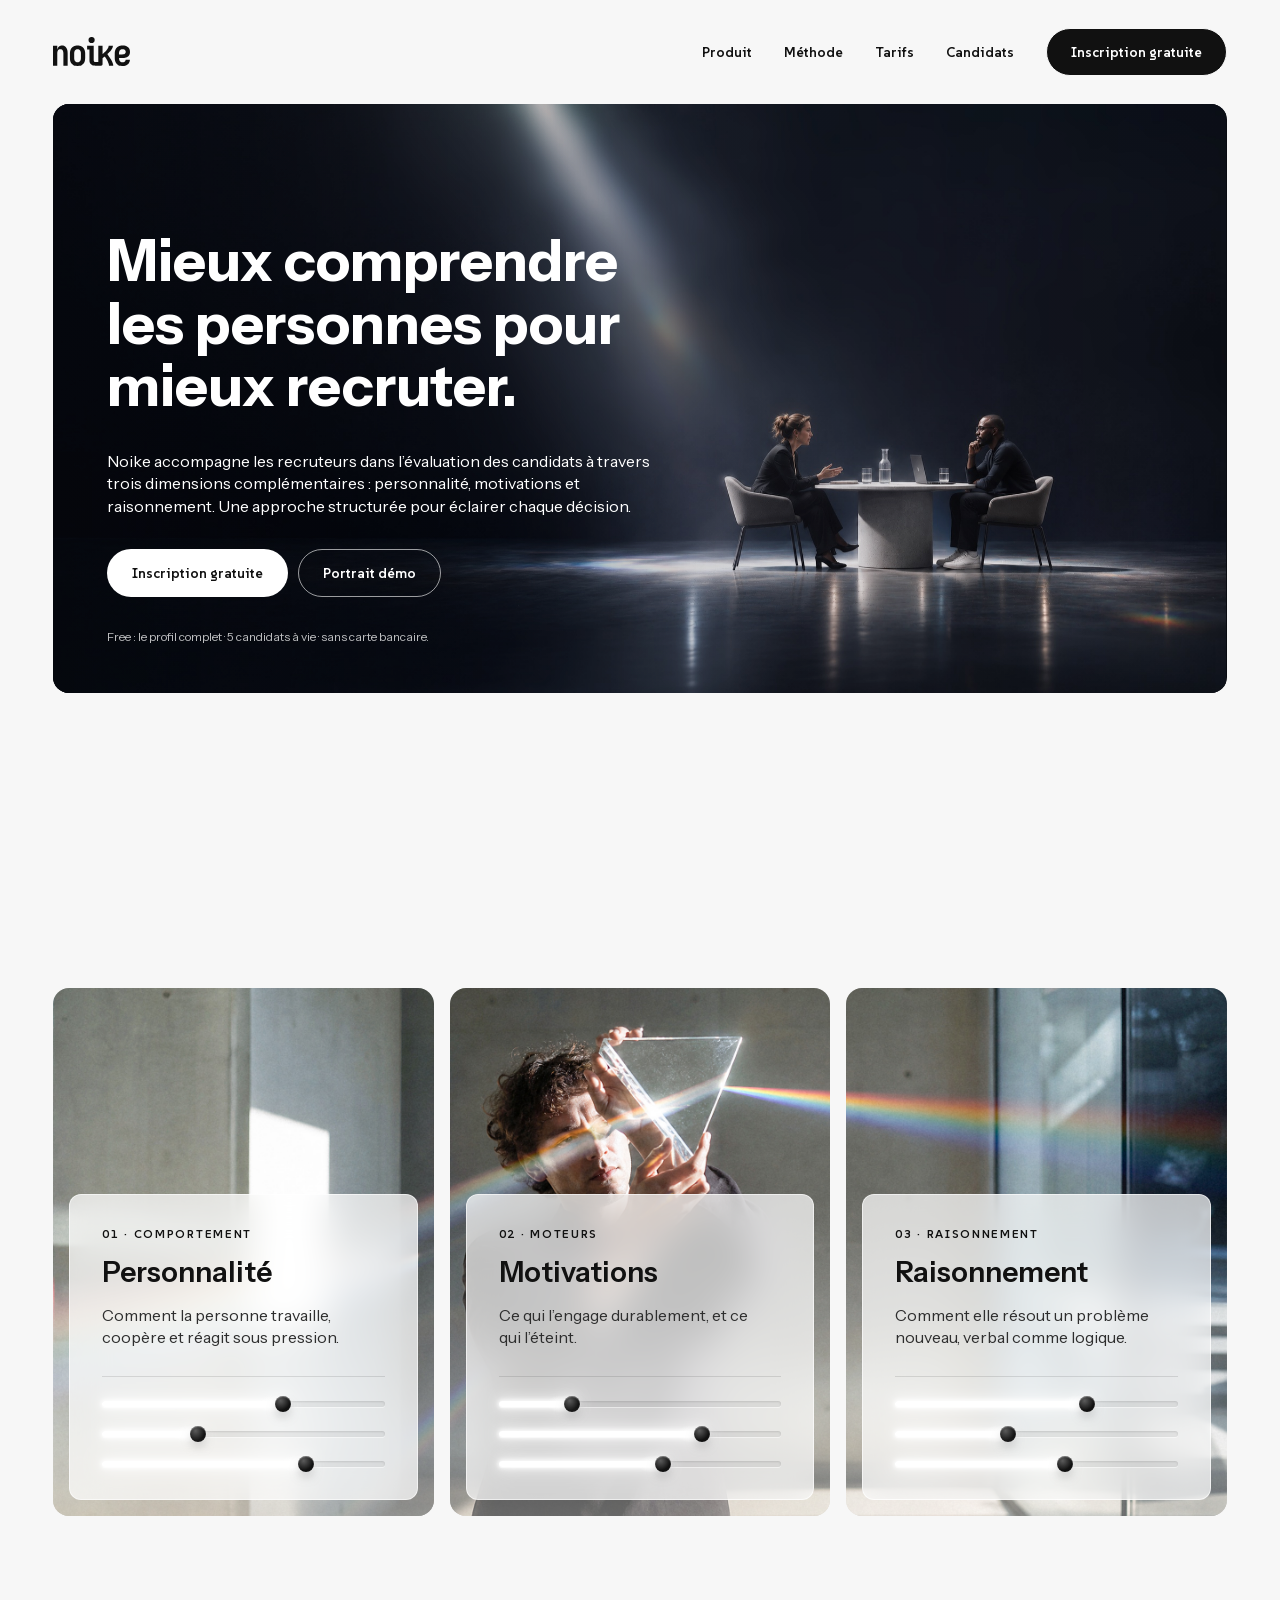
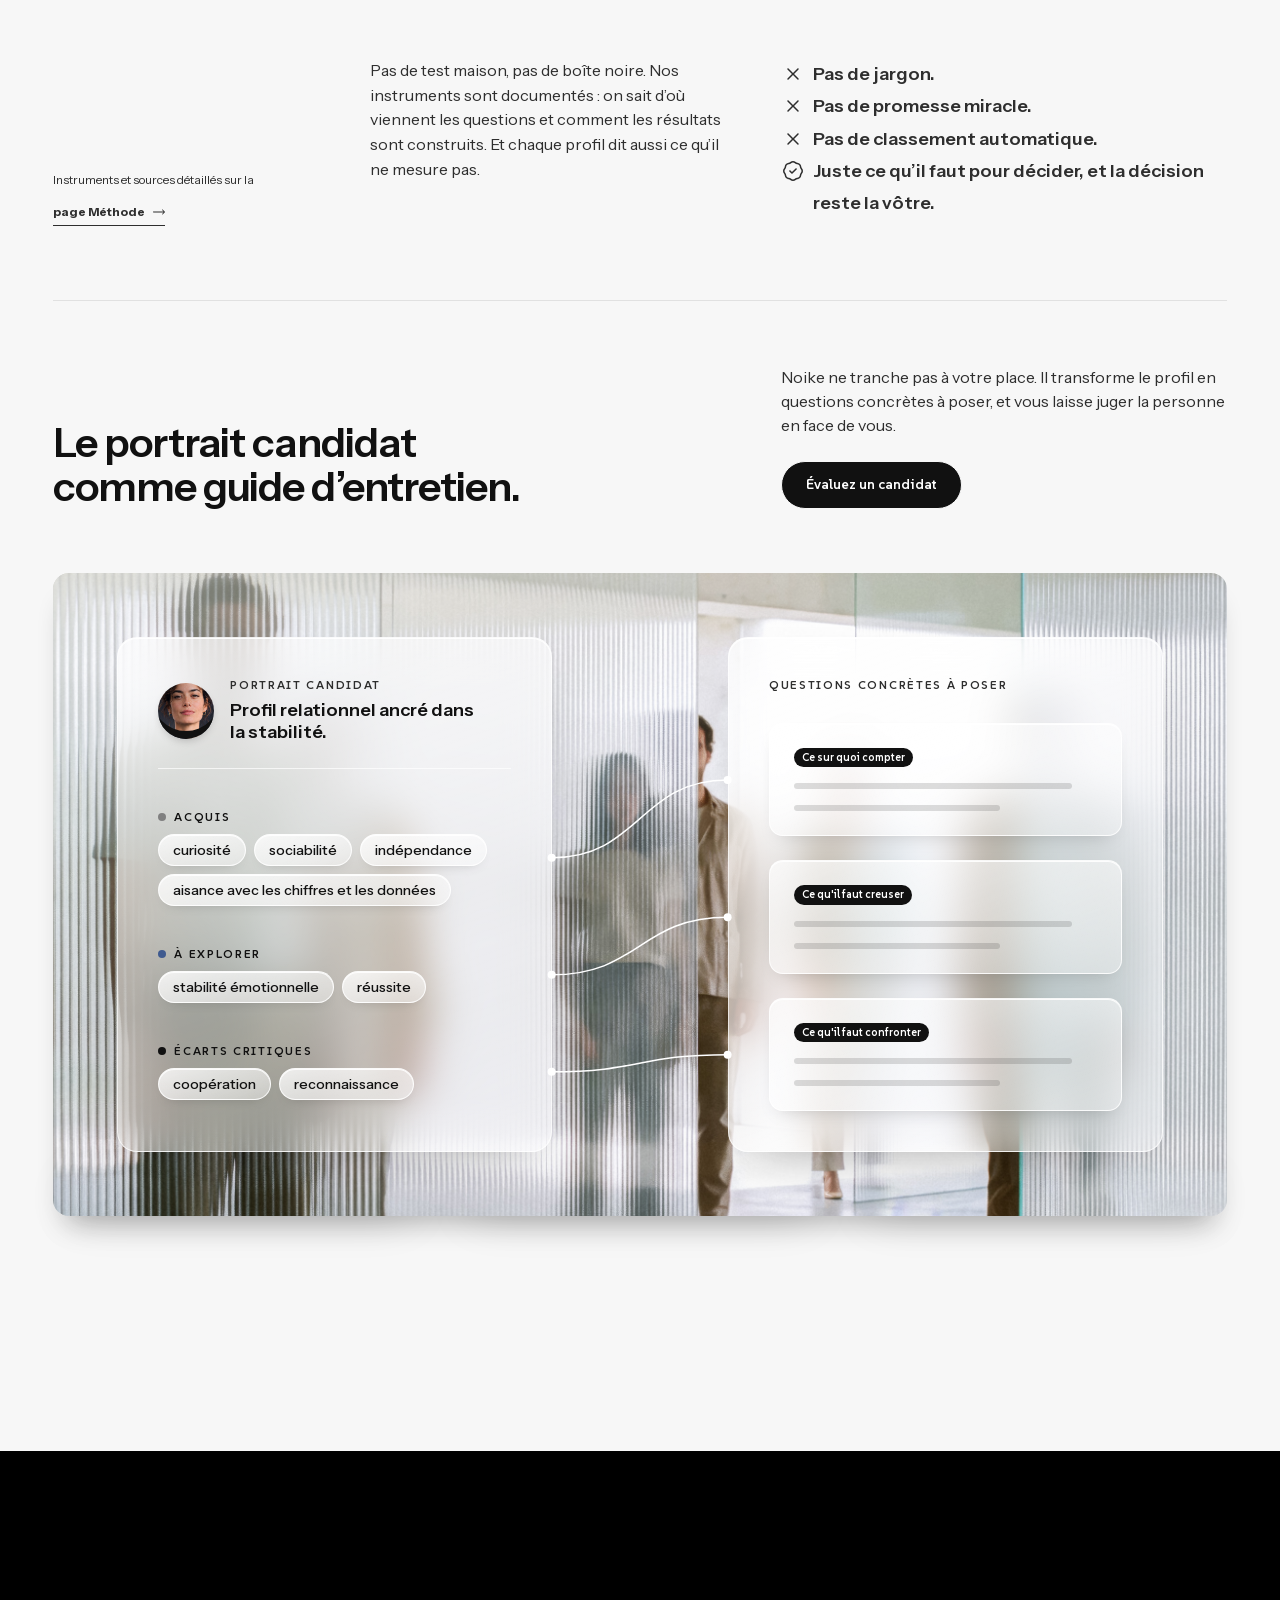
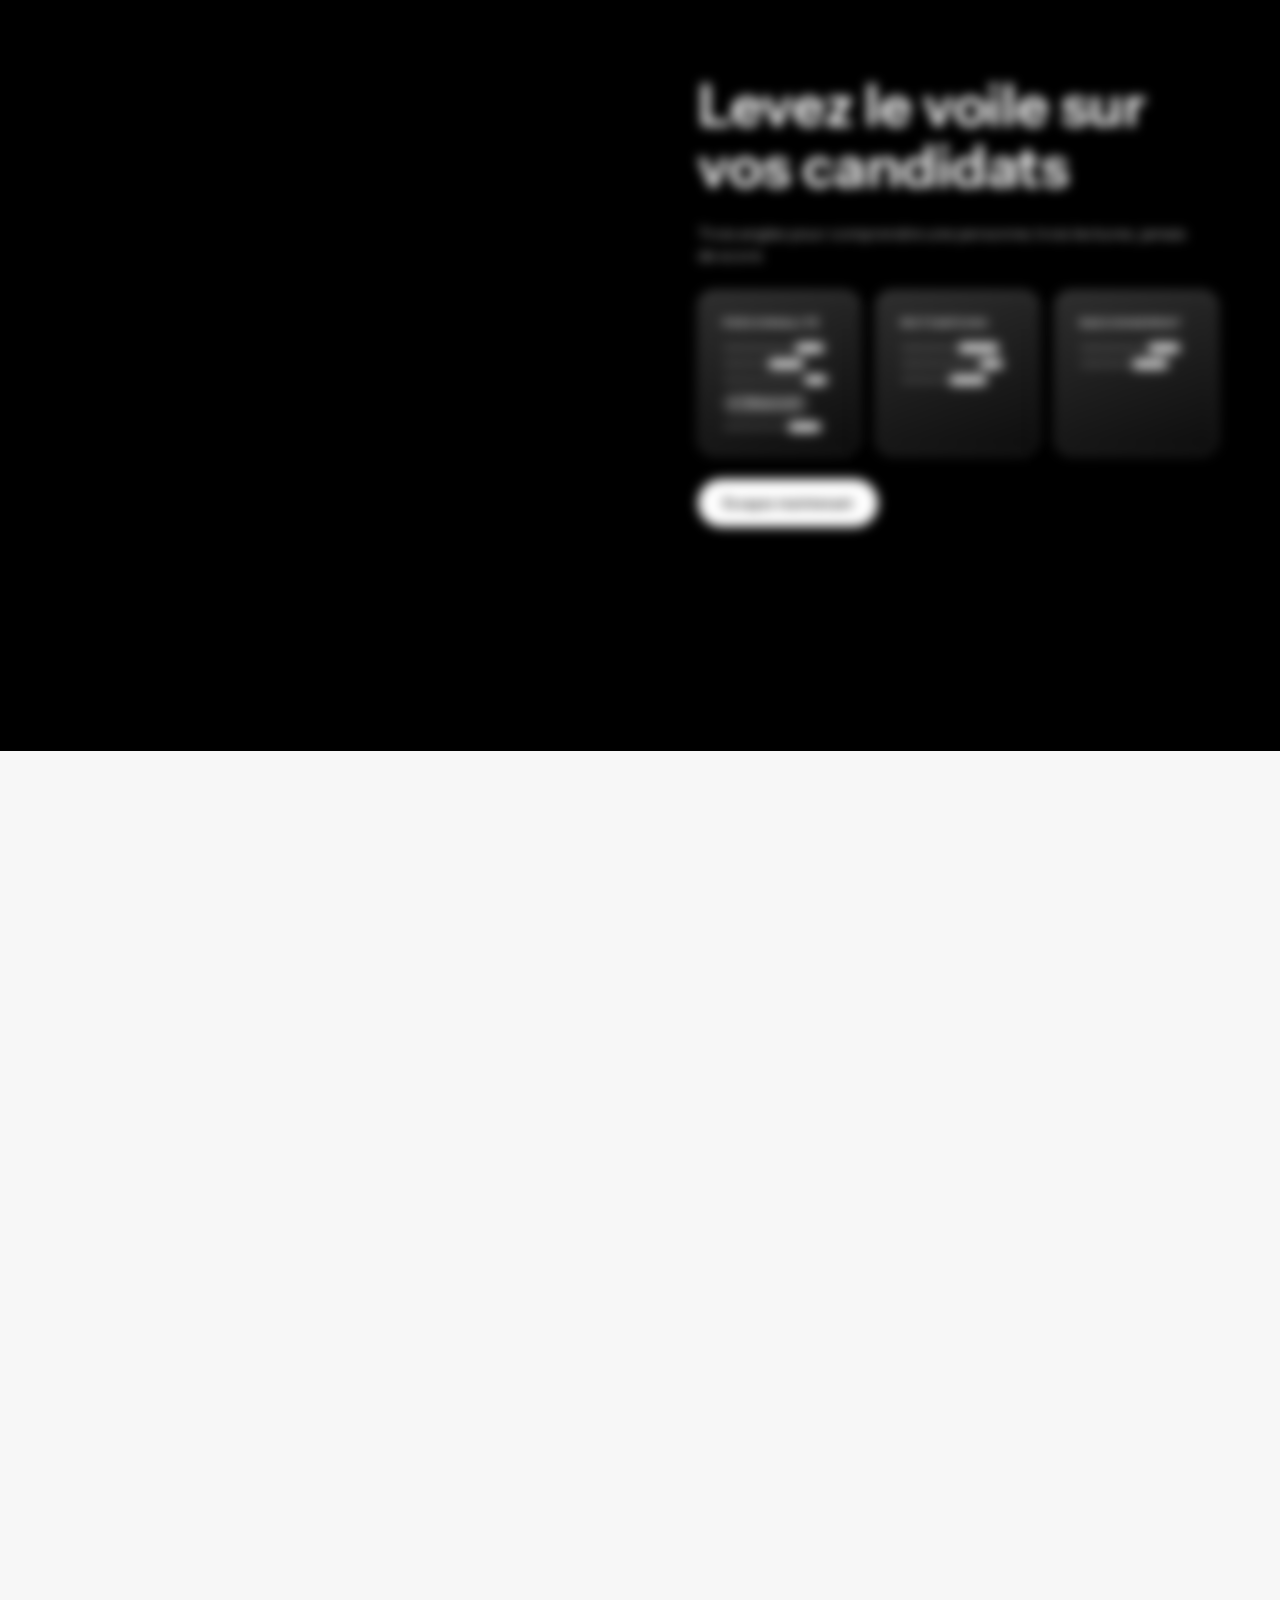
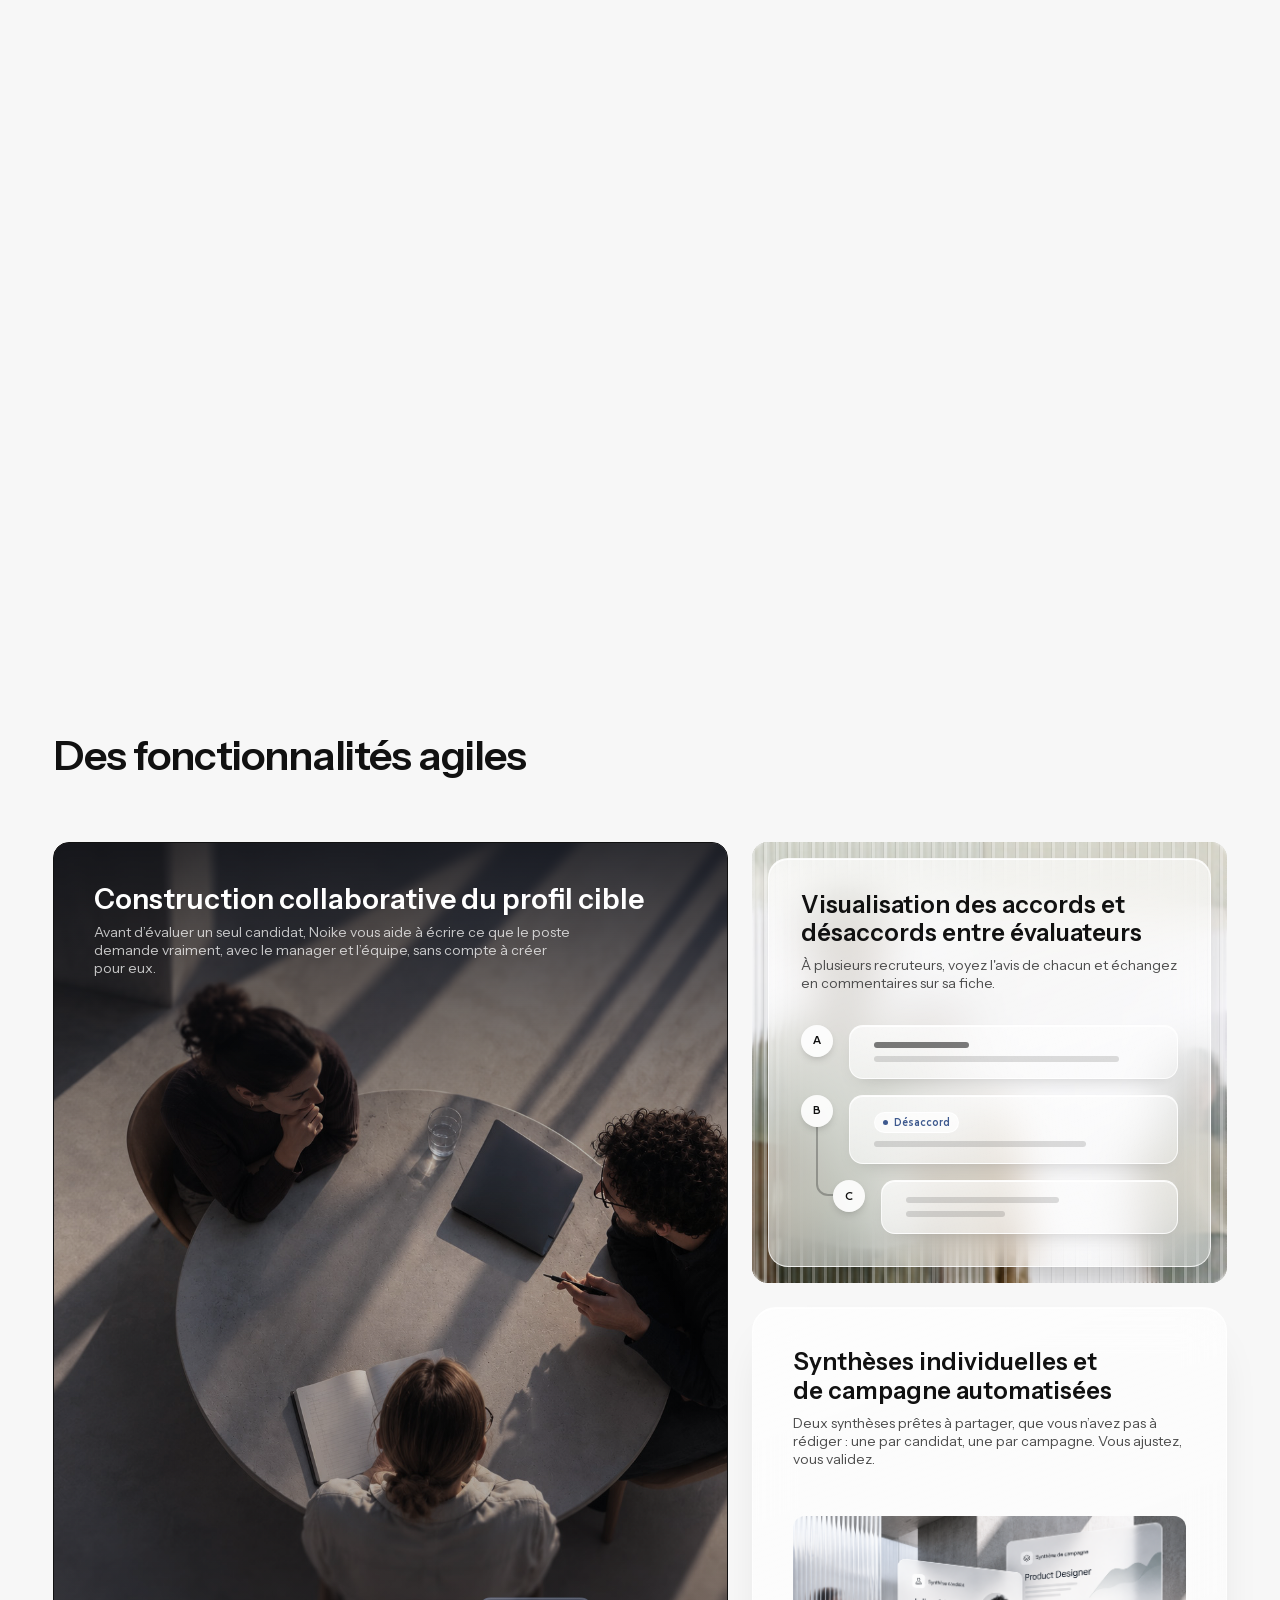
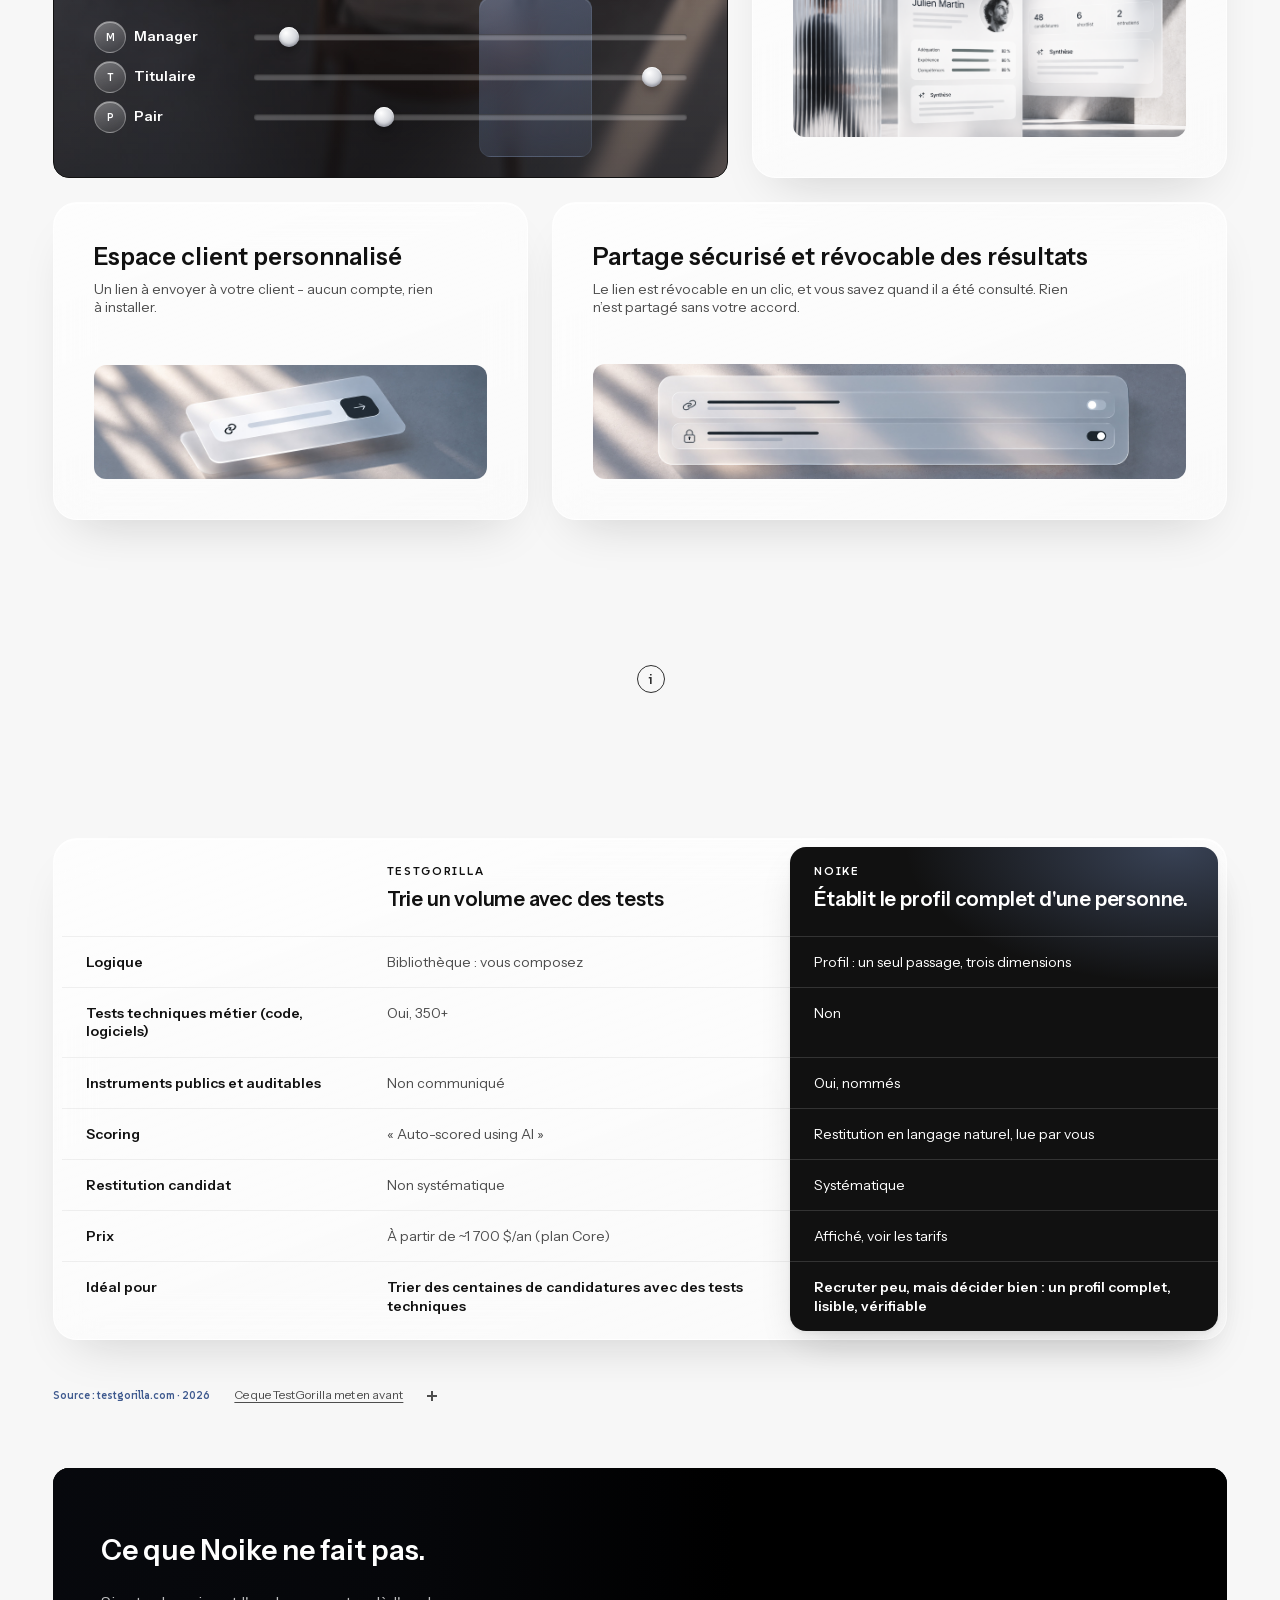
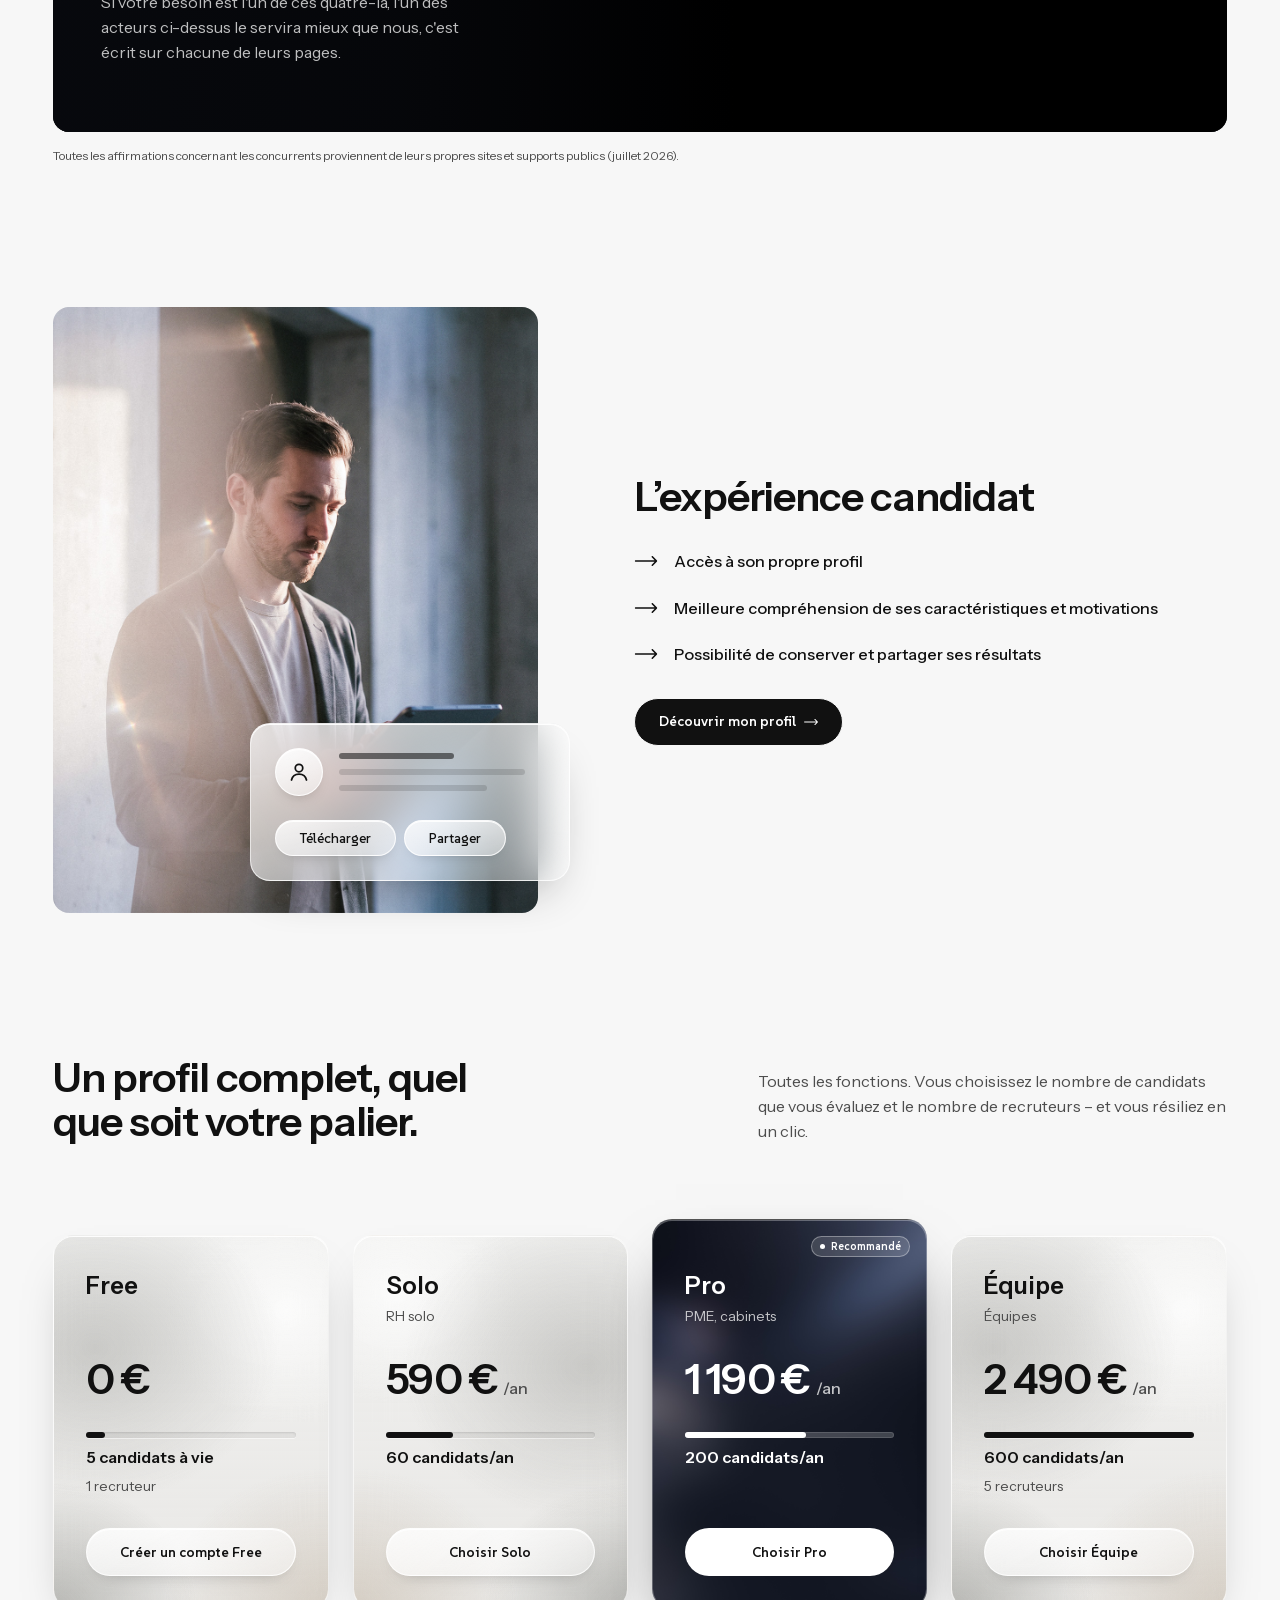
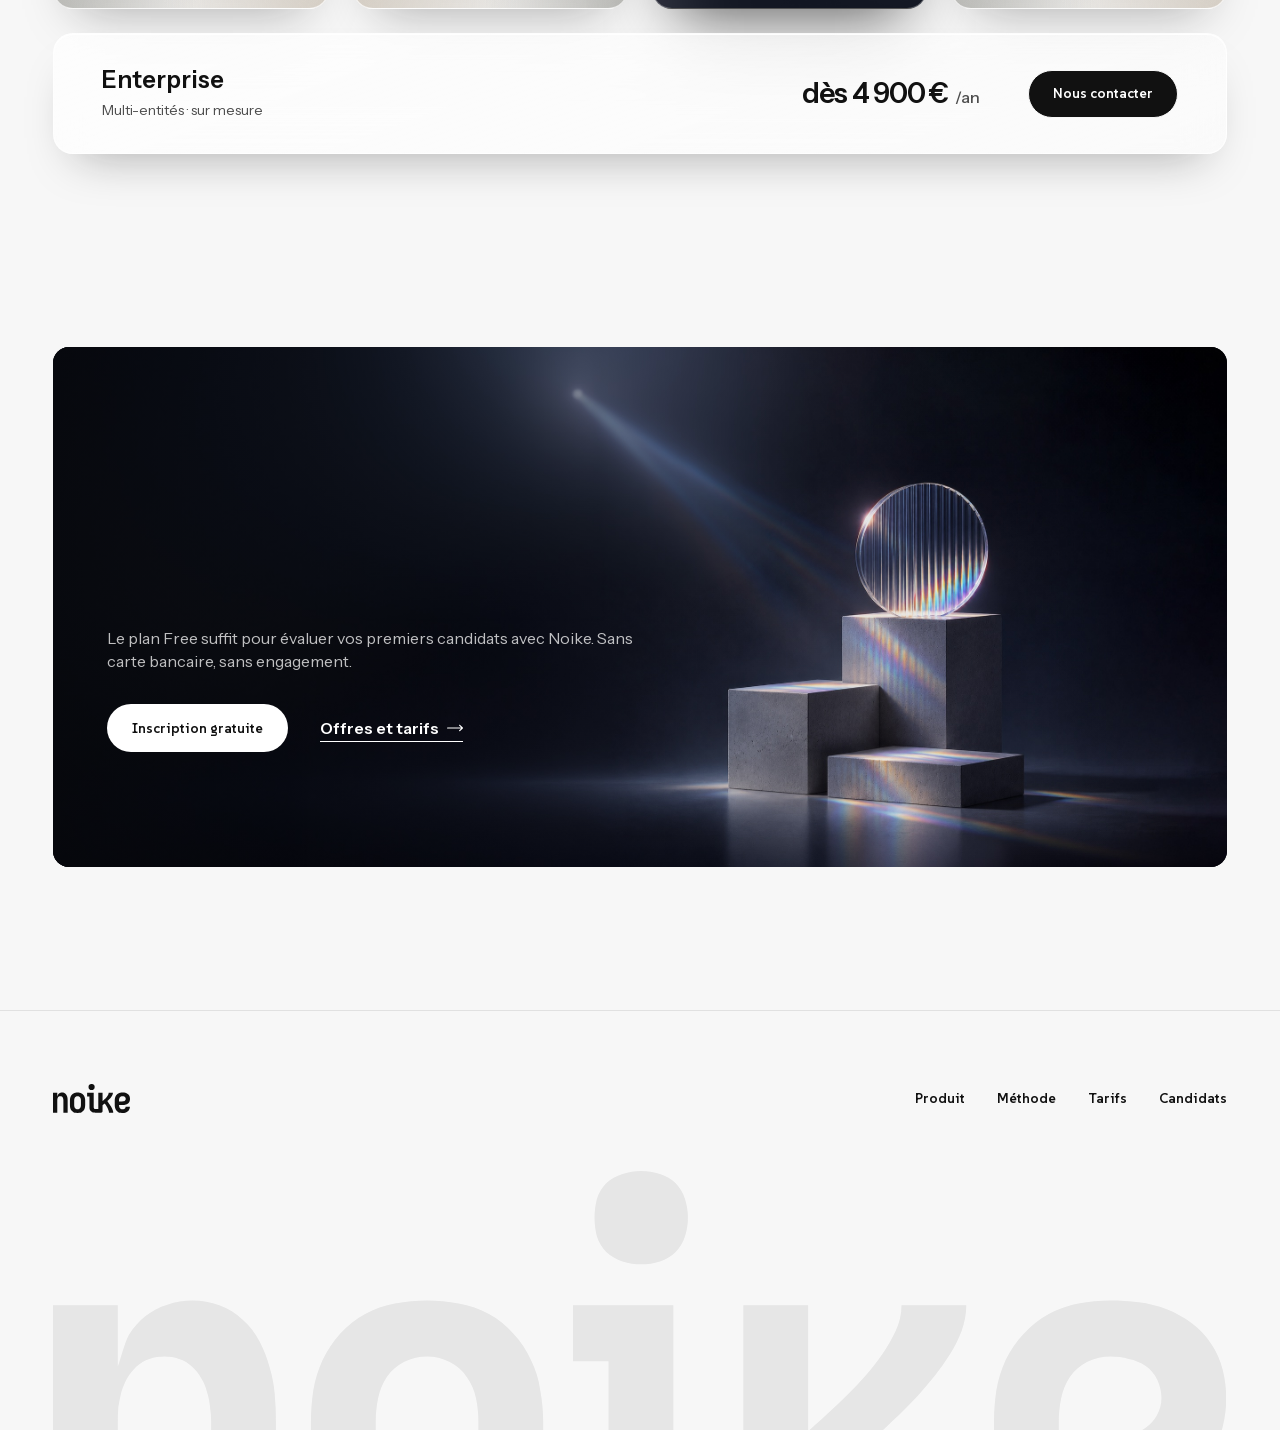
==== index.html @ 84561214 "Tuile accords/désaccords : plus d'animation, affichée avec sa card Co-Authored-By: Claude Sonnet 5.5" ====
<!doctype html>
<html lang="fr">
<head>
  <meta charset="utf-8">
  <meta name="viewport" content="width=device-width, initial-scale=1">
  <title>Noike — Mieux comprendre les personnes pour mieux recruter</title>
  <meta name="description" content="Noike accompagne les recruteurs dans l'évaluation des candidats à travers trois dimensions complémentaires : personnalité, motivations et raisonnement.">
  <meta name="theme-color" content="#f7f7f7">
  <script>
    if (!window.matchMedia("(prefers-reduced-motion: reduce)").matches) {
      document.documentElement.classList.add("js-anim");
    }
  </script>
  <link rel="preload" href="assets/fonts/instrument-sans-latin.woff2" as="font" type="font/woff2" crossorigin>
  <link rel="preload" href="assets/fonts/suse-latin.woff2" as="font" type="font/woff2" crossorigin>
  <link rel="stylesheet" href="css/tokens.css?v=3">
  <link rel="stylesheet" href="css/base.css">
  <link rel="stylesheet" href="css/components.css">
  <link rel="stylesheet" href="css/sections.css">
  <link rel="stylesheet" href="css/guide.css?v=3">
  <link rel="stylesheet" href="css/page.css?v=69">
</head>
<body>
<svg xmlns="http://www.w3.org/2000/svg" style="display:none" aria-hidden="true">
<symbol id="close24" viewBox="0 0 24 24"><g>
<path d="M16.4697 6.46973C16.7626 6.17683 17.2374 6.17683 17.5303 6.46973C17.8232 6.76262 17.8232 7.23738 17.5303 7.53027L13.0605 12L17.5303 16.4697L17.582 16.5264C17.8223 16.8209 17.8049 17.2557 17.5303 17.5303C17.2557 17.8049 16.8209 17.8223 16.5264 17.582L16.4697 17.5303L12 13.0605L7.53027 17.5303C7.23738 17.8232 6.76262 17.8232 6.46973 17.5303C6.17683 17.2374 6.17683 16.7626 6.46973 16.4697L10.9395 12L6.46973 7.53027L6.41797 7.47363C6.17766 7.17905 6.19512 6.74433 6.46973 6.46973C6.74433 6.19512 7.17905 6.17766 7.47363 6.41797L7.53027 6.46973L12 10.9395L16.4697 6.46973Z" fill="currentColor"/>
</g></symbol>
<symbol id="seencheck24" viewBox="0 0 24 24"><g>
<g>
<path d="M14.5576 9.38768C14.8578 9.08743 15.3451 9.08774 15.6455 9.38768C15.9459 9.68808 15.9459 10.1752 15.6455 10.4756L11.5097 14.6123C11.2094 14.9123 10.7222 14.9123 10.4219 14.6123L8.35448 12.5439C8.05408 12.2435 8.05408 11.7564 8.35448 11.456C8.6549 11.156 9.14208 11.1558 9.44237 11.456L10.9658 12.9795L14.5576 9.38768Z" fill="currentColor"/>
<path d="M9.20701 3.0283C10.8164 1.65719 13.1836 1.6572 14.793 3.0283C15.2362 3.40598 15.7877 3.63521 16.3681 3.68162C18.476 3.84993 20.15 5.52394 20.3183 7.63182C20.3648 8.21226 20.594 8.76381 20.9717 9.20701C22.3428 10.8164 22.3428 13.1835 20.9717 14.793C20.594 15.2362 20.3648 15.7877 20.3183 16.3681C20.15 18.476 18.476 20.15 16.3681 20.3183C15.7877 20.3648 15.2362 20.594 14.793 20.9717C13.1835 22.3428 10.8164 22.3428 9.20701 20.9717C8.76381 20.594 8.21226 20.3648 7.63182 20.3183C5.52394 20.15 3.84993 18.476 3.68162 16.3681C3.63521 15.7877 3.40598 15.2362 3.0283 14.793C1.6572 13.1836 1.65719 10.8164 3.0283 9.20701C3.40598 8.7638 3.63521 8.21226 3.68162 7.63182C3.84994 5.52395 5.52395 3.84994 7.63182 3.68162C8.21226 3.63521 8.7638 3.40598 9.20701 3.0283ZM13.7959 4.1992C12.7614 3.31776 11.2386 3.31775 10.2041 4.1992C9.51445 4.78684 8.65706 5.14269 7.75389 5.21483C6.39919 5.32309 5.32309 6.39919 5.21483 7.75389C5.14269 8.65706 4.78684 9.51445 4.1992 10.2041C3.31775 11.2386 3.31776 12.7614 4.1992 13.7959C4.78684 14.4855 5.14269 15.3429 5.21483 16.2461C5.32308 17.6008 6.39918 18.6769 7.75389 18.7851C8.65706 18.8573 9.51445 19.2131 10.2041 19.8008C11.2386 20.6822 12.7614 20.6822 13.7959 19.8008C14.4855 19.2131 15.3429 18.8573 16.2461 18.7851C17.6008 18.6769 18.6769 17.6008 18.7851 16.2461C18.8573 15.3429 19.2131 14.4855 19.8008 13.7959C20.6822 12.7614 20.6822 11.2386 19.8008 10.2041C19.2131 9.51445 18.8573 8.65706 18.7851 7.75389C18.6769 6.39918 17.6008 5.32308 16.2461 5.21483C15.3429 5.14269 14.4855 4.78684 13.7959 4.1992Z" fill-rule="evenodd" clip-rule="evenodd" fill="currentColor"/>
</g>
</g></symbol>
<symbol id="logo" viewBox="0 0 76.8401 28.97"><g>
<path fill-rule="evenodd" clip-rule="evenodd" d="M24.4987 8.48455C25.1866 8.48456 25.8747 8.54844 26.5626 8.67584C27.2759 8.80322 27.9383 9.03239 28.5496 9.36352C29.1612 9.69475 29.6964 10.1282 30.155 10.6633C30.6391 11.1729 31.0215 11.746 31.3018 12.383C31.6075 12.9945 31.811 13.657 31.913 14.3705C32.0404 15.0584 32.1042 15.7465 32.1042 16.4344V21.0206C32.1042 21.7085 32.0404 22.4094 31.913 23.1228C31.811 23.8106 31.6074 24.473 31.3018 25.1098C31.0215 25.7213 30.6391 26.2949 30.155 26.83C29.6964 27.3395 29.1611 27.7598 28.5496 28.091C27.9382 28.4222 27.276 28.6518 26.5626 28.7792C25.8747 28.9066 25.1866 28.97 24.4987 28.97C23.8107 28.97 23.1098 28.9066 22.3964 28.7792C21.7085 28.6518 21.0587 28.4222 20.4472 28.091C19.8358 27.7598 19.2881 27.3395 18.804 26.83C18.3454 26.2949 17.963 25.7213 17.6573 25.1098C17.3771 24.473 17.1735 23.8106 17.0461 23.1228C16.9442 22.4094 16.8931 21.7085 16.8931 21.0206V16.4344C16.8931 15.7465 16.9442 15.0584 17.0461 14.3705C17.1735 13.657 17.377 12.9945 17.6573 12.383C17.963 11.746 18.3454 11.1729 18.804 10.6633C19.2881 10.1283 19.8357 9.69475 20.4472 9.36352C21.0586 9.03232 21.7085 8.80324 22.3964 8.67584C23.1098 8.54844 23.8107 8.48455 24.4987 8.48455ZM24.4987 12.1539C23.9891 12.1539 23.4922 12.2684 23.008 12.4978C22.5494 12.7271 22.167 13.0584 21.8613 13.4915C21.5811 13.9246 21.3903 14.3961 21.2884 14.9056C21.1865 15.4152 21.1353 15.9249 21.1353 16.4344V21.0206C21.1353 21.5302 21.1864 22.0398 21.2884 22.5494C21.3903 23.059 21.581 23.5304 21.8613 23.9635C22.167 24.3967 22.5494 24.7279 23.008 24.9573C23.4922 25.1866 23.9891 25.3011 24.4987 25.3011C25.0082 25.3011 25.4924 25.1866 25.951 24.9573C26.4351 24.7279 26.8175 24.3967 27.0978 23.9635C27.4035 23.5304 27.607 23.059 27.7089 22.5494C27.8109 22.0398 27.862 21.5302 27.862 21.0206V16.4344C27.862 15.9249 27.8108 15.4152 27.7089 14.9056C27.607 14.3961 27.4034 13.9246 27.0978 13.4915C26.8175 13.0584 26.4351 12.7271 25.951 12.4978C25.4924 12.2684 25.0082 12.1539 24.4987 12.1539Z" fill="currentColor"/>
<path fill-rule="evenodd" clip-rule="evenodd" d="M69.2345 8.48455C69.8715 8.48455 70.4958 8.52289 71.1073 8.59932C71.7442 8.67576 72.3557 8.82864 72.9417 9.05794C73.5277 9.28725 74.0757 9.59297 74.5853 9.97516C75.0949 10.3573 75.5152 10.8032 75.8464 11.3127C76.2031 11.8223 76.4582 12.3959 76.6111 13.0329C76.7639 13.6443 76.8401 14.2559 76.8401 14.8673C76.8401 15.5043 76.7639 16.1286 76.6111 16.74C76.4582 17.3515 76.1903 17.9119 75.8081 18.4215C75.4514 18.9056 75.0056 19.3263 74.4706 19.683C73.961 20.0397 73.4129 20.3199 72.8269 20.5237C72.241 20.7275 71.6294 20.8676 70.9925 20.9441C70.381 21.0205 69.7695 21.0588 69.158 21.0588H65.9095C65.9095 21.5684 65.9606 22.0781 66.0625 22.5877C66.1644 23.0972 66.3552 23.5687 66.6354 24.0018C66.9157 24.4095 67.2853 24.7279 67.7439 24.9573C68.228 25.1866 68.725 25.3011 69.2345 25.3011C69.6167 25.3011 69.9991 25.2628 70.3813 25.1863C70.7634 25.1099 71.1072 24.9697 71.4128 24.766C71.7441 24.5367 71.9991 24.2437 72.1775 23.887C72.3813 23.5303 72.4959 23.1607 72.5213 22.7785H76.7636C76.7636 23.39 76.6746 23.9891 76.4963 24.5752C76.3179 25.1611 76.05 25.7088 75.6934 26.2183C75.3367 26.7279 74.9036 27.161 74.394 27.5177C73.91 27.8743 73.3751 28.1678 72.7891 28.3971C72.2286 28.6264 71.6422 28.7793 71.0307 28.8557C70.4448 28.9321 69.846 28.97 69.2345 28.97C68.5211 28.97 67.8202 28.9066 67.1323 28.7792C66.4444 28.6518 65.7945 28.4222 65.1831 28.091C64.5717 27.7598 64.024 27.3395 63.5399 26.83C63.0813 26.2949 62.6989 25.709 62.3932 25.072C62.1129 24.4351 61.9094 23.7724 61.782 23.0846C61.6801 22.3966 61.629 21.7085 61.629 21.0206V16.4344C61.629 15.7465 61.6801 15.0584 61.782 14.3705C61.9094 13.657 62.1129 12.9945 62.3932 12.383C62.6989 11.746 63.0941 11.1729 63.5782 10.6633C64.0623 10.1283 64.6099 9.69475 65.2213 9.36352C65.8328 9.03231 66.4827 8.80324 67.1706 8.67584C67.8585 8.54844 68.5466 8.48455 69.2345 8.48455ZM69.2728 12.1539C68.7377 12.1539 68.228 12.2684 67.7439 12.4978C67.2853 12.7271 66.9029 13.0584 66.5972 13.4915C66.317 13.9246 66.1262 14.3961 66.0243 14.9056C65.9224 15.4152 65.8712 15.9249 65.8712 16.4344V17.3899H69.158C69.5657 17.3899 69.9609 17.3644 70.3431 17.3134C70.7506 17.237 71.1199 17.0968 71.4511 16.8931C71.8078 16.6637 72.0884 16.3703 72.2923 16.0136C72.496 15.657 72.5978 15.2749 72.5979 14.8673C72.5979 14.4597 72.5084 14.0645 72.3301 13.6823C72.1517 13.3002 71.897 12.9944 71.5659 12.7651C71.2347 12.5358 70.865 12.3829 70.4574 12.3065C70.0498 12.2046 69.6549 12.1539 69.2728 12.1539Z" fill="currentColor"/>
<path d="M9.13445 8.48455C9.74591 8.48455 10.3319 8.5868 10.8924 8.79061C11.4784 8.99444 11.9881 9.31294 12.4212 9.74609C12.8799 10.1538 13.2495 10.6251 13.5298 11.1602C13.81 11.6952 14.0268 12.2556 14.1796 12.8416C14.358 13.4276 14.4725 14.0263 14.5235 14.6378C14.5744 15.2238 14.6 15.8229 14.6 16.4344V28.6644H10.3577V16.4344C10.3577 16.1033 10.3322 15.7719 10.2812 15.4407C10.2557 15.1095 10.1918 14.791 10.0899 14.4852C10.0135 14.1541 9.88614 13.8482 9.70783 13.568C9.55495 13.2877 9.35099 13.0327 9.09619 12.8033C8.8669 12.5741 8.58667 12.4084 8.25548 12.3065C7.94974 12.2046 7.63122 12.1539 7.3 12.1539C6.96877 12.1539 6.63749 12.2046 6.30626 12.3065C6.00055 12.4084 5.72032 12.5741 5.46555 12.8033C5.23624 13.0327 5.03227 13.2877 4.85392 13.568C4.70108 13.8482 4.57372 14.1541 4.47182 14.4852C4.39539 14.7909 4.33149 15.1095 4.28053 15.4407C4.25506 15.7719 4.24228 16.1033 4.24228 16.4344V28.6644H0V8.79061H4.24228V12.8033C4.44609 12.2938 4.68846 11.2239 4.96869 10.7398C5.27444 10.2557 5.63126 9.84778 6.03894 9.51655C6.47205 9.15989 6.95627 8.90521 7.49128 8.75235C8.02629 8.57403 8.57397 8.48456 9.13445 8.48455Z" fill="currentColor"/>
<path d="M49.4559 17.0456C49.9145 16.6379 50.348 16.2433 50.7557 15.8611C51.1888 15.4789 51.6091 15.0837 52.0168 14.676C52.4499 14.243 52.8574 13.8098 53.2396 13.3767C53.6218 12.9436 53.9786 12.485 54.3098 12.0009C54.6411 11.5168 54.934 11.0071 55.1888 10.472C55.4436 9.93702 55.5713 9.37657 55.5714 8.79061H59.8136C59.8136 9.35109 59.7114 9.91154 59.5076 10.472C59.3038 11.0071 59.0491 11.5168 58.7434 12.0009C58.4376 12.485 58.1064 12.9564 57.7497 13.415C57.3929 13.8481 57.0233 14.2812 56.6411 14.7143C56.259 15.122 55.8643 15.5299 55.4566 15.9376C55.0489 16.3198 54.641 16.7017 54.2333 17.0839C54.6664 17.6699 55.0872 18.2686 55.4948 18.8801C55.928 19.4661 56.3482 20.0652 56.7559 20.6767C57.1636 21.2882 57.546 21.9125 57.9027 22.5494C58.2848 23.1609 58.6289 23.798 58.9347 24.4604C59.2404 25.1228 59.5078 25.8106 59.7371 26.5239C59.9919 27.2119 60.1192 27.9255 60.1192 28.6644H55.8769C55.8769 28.0784 55.7875 27.518 55.6092 26.983C55.4563 26.4225 55.2655 25.8744 55.0362 25.3394C54.8069 24.8043 54.5646 24.2946 54.3098 23.8105C54.055 23.3009 53.7749 22.804 53.4691 22.3199C53.1889 21.8103 52.8959 21.3134 52.5901 20.8293C52.2844 20.3452 51.9659 19.861 51.6347 19.3769C51.278 19.6827 50.9211 19.9889 50.5644 20.2946C50.2077 20.6003 49.8381 20.9061 49.4559 21.2119V27.2312C49.4559 28.0227 48.8142 28.6644 48.0227 28.6644H42.2324C41.7228 28.6644 41.2132 28.6261 40.7036 28.5496C40.194 28.4732 39.7098 28.3331 39.2512 28.1293C38.7926 27.9 38.3595 27.6198 37.9519 27.2886C37.5697 26.9319 37.2512 26.5367 36.9964 26.1036C36.7671 25.645 36.6015 25.1608 36.4995 24.6512C36.4231 24.1417 36.3848 23.6323 36.3848 23.1228V12.4595H34.0535V8.79061H40.6271V23.1228C40.6271 23.352 40.6526 23.5813 40.7036 23.8105C40.7545 24.0398 40.8563 24.2566 41.0091 24.4604C41.162 24.6387 41.3405 24.7788 41.5443 24.8807C41.7736 24.9572 42.0031 24.9955 42.2324 24.9955H45.2136V8.78561H49.4559V17.0456Z" fill="currentColor"/>
<path d="M38.5253 0C38.9329 1.89808e-05 39.3405 0.0639044 39.7481 0.191283C40.1557 0.318675 40.4998 0.522213 40.7801 0.802454C41.0603 1.08272 41.2643 1.42678 41.3917 1.83445C41.5191 2.24212 41.5825 2.65005 41.5825 3.05772C41.5825 3.46531 41.5191 3.87295 41.3917 4.28053C41.2643 4.6882 41.0604 5.03225 40.7801 5.31253C40.4998 5.5928 40.1558 5.79677 39.7481 5.92417C39.3405 6.05153 38.9329 6.11496 38.5253 6.11498C38.1176 6.11498 37.7097 6.05156 37.302 5.92417C36.8943 5.79677 36.5375 5.5928 36.2317 5.31253C35.9515 5.03227 35.748 4.68816 35.6206 4.28053C35.5187 3.87292 35.4676 3.46533 35.4675 3.05772C35.4675 2.65005 35.5187 2.24212 35.6206 1.83445C35.748 1.42683 35.9515 1.0827 36.2317 0.802454C36.5375 0.52221 36.8944 0.318684 37.302 0.191283C37.7097 0.0638854 38.1176 0 38.5253 0Z" fill="currentColor"/>
</g></symbol>
<symbol id="close" viewBox="0 0 11.5002 11.5002"><path d="M10.2198 0.219844C10.5127 -0.0730497 10.9875 -0.0730497 11.2804 0.219844C11.5733 0.512737 11.5733 0.987497 11.2804 1.28039L6.81066 5.75012L11.2804 10.2198L11.3321 10.2765C11.5725 10.5711 11.555 11.0058 11.2804 11.2804C11.0058 11.555 10.5711 11.5725 10.2765 11.3321L10.2198 11.2804L5.75012 6.81066L1.28039 11.2804C0.987497 11.5733 0.512737 11.5733 0.219844 11.2804C-0.0730497 10.9875 -0.0730497 10.5127 0.219844 10.2198L4.68957 5.75012L0.219844 1.28039L0.168086 1.22375C-0.0722232 0.929168 -0.0547602 0.494447 0.219844 0.219844C0.494447 -0.0547602 0.929168 -0.0722232 1.22375 0.168086L1.28039 0.219844L5.75012 4.68957L10.2198 0.219844Z" fill="currentColor"/></symbol>
<symbol id="arrow" viewBox="0 0 21.5 9.49983"><g transform="translate(21.5 0) scale(-1 1)"><path d="M4.21973 0.21967C4.51262 -0.0732232 4.98738 -0.0732233 5.28027 0.21967C5.57311 0.512567 5.57315 0.987342 5.28027 1.28022L2.56055 3.99994H20.75C21.1642 3.99994 21.5 4.33573 21.5 4.74994C21.4999 5.1641 21.1642 5.49994 20.75 5.49994H2.56055L5.28027 8.21967C5.57311 8.51257 5.57315 8.98734 5.28027 9.28022C4.98739 9.57303 4.5126 9.57304 4.21973 9.28022L0.219727 5.28022C0.187725 5.24822 0.159774 5.21355 0.134766 5.17768C0.10404 5.13358 0.0774343 5.08639 0.0566406 5.03608C0.0359035 4.9858 0.0210549 4.93369 0.0117188 4.8808C0.00422834 4.83829 6.86267e-06 4.7946 0 4.74994C0 4.70466 0.00402909 4.6602 0.0117188 4.61713C0.0208109 4.5663 0.0350561 4.51616 0.0546875 4.46772L0.0585938 4.45795C0.0793663 4.4088 0.105452 4.36241 0.135742 4.31928C0.145973 4.30472 0.156581 4.29027 0.167969 4.27631L0.219727 4.21967L4.21973 0.21967Z" fill="currentColor"/></g></symbol>
<symbol id="check" viewBox="0 0 11 11"><g>
<path d="M8.47335 2.73797C8.8224 2.42051 9.38881 2.42084 9.73808 2.73797C10.0873 3.05559 10.0873 3.57061 9.73808 3.88823L4.93008 8.26208C4.58092 8.57929 4.01449 8.57933 3.66535 8.26208L1.26192 6.07515C0.912693 5.75753 0.912693 5.24252 1.26192 4.9249C1.61118 4.60765 2.17755 4.6074 2.52665 4.9249L4.29772 6.53567L8.47335 2.73797Z" fill="currentColor"/>
</g></symbol>
</svg>


<a class="skip-link" href="#contenu">Aller au contenu</a>

<header class="site-header">
  <div class="container site-header__bar">
    <a class="logo" href="#" aria-label="Noike — accueil"><svg viewBox="0 0 76.8401 28.97" aria-hidden="true"><use href="#logo"/></svg></a>
    <button class="nav-toggle" type="button" aria-expanded="false" aria-controls="menu">Menu</button>
    <nav class="nav" id="menu" aria-label="Navigation principale">
      <ul class="nav__list">
        <li><a class="nav__link" href="#">Produit</a></li>
        <li><a class="nav__link" href="#">Méthode</a></li>
        <li><a class="nav__link" href="#tarifs">Tarifs</a></li>
        <li><a class="nav__link" href="#">Candidats</a></li>
      </ul>
      <a class="btn btn--primary" href="#">Inscription gratuite</a>
    </nav>
  </div>
</header>

<main id="contenu">

  <!-- 1. Hero : la phrase passe du flou au net au chargement -->
  <section class="hero" aria-labelledby="t-hero">
    <div class="container">
      <div class="hero__card on-dark">
        <img class="hero__img" src="assets/img/hero-entretien.jpg" alt="" width="2640" height="1239" fetchpriority="high">
        <div class="hero__content">
          <h1 class="hero__title" id="t-hero"><span class="w" style="--i:0">Mieux</span> <span class="w" style="--i:1">comprendre</span> <span class="w" style="--i:2">les</span> <span class="w" style="--i:3">personnes</span> <span class="w" style="--i:4">pour</span> <span class="w" style="--i:5">mieux</span> <span class="w" style="--i:6">recruter.</span></h1>
          <p class="hero__text">Noike accompagne les recruteurs dans l’évaluation des candidats à travers trois dimensions complémentaires : personnalité, motivations et raisonnement. Une approche structurée pour éclairer chaque décision.</p>
          <div class="hero__actions">
            <a class="btn btn--light" href="#">Inscription gratuite</a>
            <a class="btn btn--ghost-light" href="#">Portrait démo</a>
          </div>
          <p class="hero__note">Free : le profil complet · 5 candidats à vie · sans carte bancaire.</p>
        </div>
      </div>
    </div>
  </section>

  <!-- 2. Trois dimensions : triptyque de verre, texte toujours visible -->
  <section class="dims2" aria-labelledby="t-dims">
    <div class="container">
      <div class="dims2__head">
        <h2 class="display" id="t-dims">Trois dimensions pour mieux comprendre chaque candidat.</h2>
      </div>

      <div class="tri">
        <article class="tri__panel" style="--bgx:0%" data-reveal>
          <div class="tri__photo" aria-hidden="true"></div>
          <div class="tri__card">
            <p class="tri__num label">01 · Comportement</p>
            <h3 class="tri__name">Personnalité</h3>
            <p class="tri__text">Comment la personne travaille, coopère et réagit sous pression.</p>
            <div class="scale tri__scales" role="img" aria-label="Illustration : échelles de lecture">
              <div class="scale__row" aria-hidden="true"><span class="scale__track"><i class="scale__fill" style="--pos:64%;--k:0"></i><i class="scale__dot" style="--pos:64%;--k:0"></i></span></div>
              <div class="scale__row" aria-hidden="true"><span class="scale__track"><i class="scale__fill" style="--pos:34%;--k:1"></i><i class="scale__dot" style="--pos:34%;--k:1"></i></span></div>
              <div class="scale__row" aria-hidden="true"><span class="scale__track"><i class="scale__fill" style="--pos:72%;--k:2"></i><i class="scale__dot" style="--pos:72%;--k:2"></i></span></div>
            </div>
          </div>
        </article>
        <article class="tri__panel" style="--bgx:50%" data-reveal>
          <div class="tri__photo" aria-hidden="true"></div>
          <div class="tri__card">
            <p class="tri__num label">02 · Moteurs</p>
            <h3 class="tri__name">Motivations</h3>
            <p class="tri__text">Ce qui l’engage durablement, et ce qui l’éteint.</p>
            <div class="scale tri__scales" role="img" aria-label="Illustration : échelles de lecture">
              <div class="scale__row" aria-hidden="true"><span class="scale__track"><i class="scale__fill" style="--pos:26%;--k:0"></i><i class="scale__dot" style="--pos:26%;--k:0"></i></span></div>
              <div class="scale__row" aria-hidden="true"><span class="scale__track"><i class="scale__fill" style="--pos:72%;--k:1"></i><i class="scale__dot" style="--pos:72%;--k:1"></i></span></div>
              <div class="scale__row" aria-hidden="true"><span class="scale__track"><i class="scale__fill" style="--pos:58%;--k:2"></i><i class="scale__dot" style="--pos:58%;--k:2"></i></span></div>
            </div>
          </div>
        </article>
        <article class="tri__panel" style="--bgx:100%" data-reveal>
          <div class="tri__photo" aria-hidden="true"></div>
          <div class="tri__card">
            <p class="tri__num label">03 · Raisonnement</p>
            <h3 class="tri__name">Raisonnement</h3>
            <p class="tri__text">Comment elle résout un problème nouveau, verbal comme logique.</p>
            <div class="scale tri__scales" role="img" aria-label="Illustration : échelles de lecture">
              <div class="scale__row" aria-hidden="true"><span class="scale__track"><i class="scale__fill" style="--pos:68%;--k:0"></i><i class="scale__dot" style="--pos:68%;--k:0"></i></span></div>
              <div class="scale__row" aria-hidden="true"><span class="scale__track"><i class="scale__fill" style="--pos:40%;--k:1"></i><i class="scale__dot" style="--pos:40%;--k:1"></i></span></div>
              <div class="scale__row" aria-hidden="true"><span class="scale__track"><i class="scale__fill" style="--pos:60%;--k:2"></i><i class="scale__dot" style="--pos:60%;--k:2"></i></span></div>
            </div>
          </div>
        </article>
      </div>
    </div>
  </section>

  <!-- 3. Noike décrit. Vous décidez. : maquette Figma (nœud 2035:194) -->
  <section class="decrit3" aria-labelledby="t-decrit">
    <div class="container split">
      <div class="split__head">
        <h2 class="split__title" id="t-decrit">Noike décrit, vous décidez.</h2>
        <p class="split__note">Instruments et sources détaillés sur la <a class="link link--underlined" href="#"><strong>page Méthode</strong> <svg class="icon" width="22" height="10" viewBox="0 0 21.5 9.5" aria-hidden="true"><use href="#arrow"/></svg></a></p>
      </div>
      <div class="split__body">
        <p class="lead">Pas de test maison, pas de boîte noire. Nos instruments sont documentés : on sait d’où viennent les questions et comment les résultats sont construits. Et chaque profil dit aussi ce qu’il ne mesure pas.</p>
        <ul class="statements">
          <li><svg class="icon" viewBox="0 0 24 24" aria-hidden="true"><use href="#close24"/></svg>Pas de jargon.</li>
          <li><svg class="icon" viewBox="0 0 24 24" aria-hidden="true"><use href="#close24"/></svg>Pas de promesse miracle.</li>
          <li><svg class="icon" viewBox="0 0 24 24" aria-hidden="true"><use href="#close24"/></svg>Pas de classement automatique.</li>
          <li><svg class="icon" viewBox="0 0 24 24" aria-hidden="true"><use href="#seencheck24"/></svg>Juste ce qu’il faut pour décider, et la décision reste la vôtre.</li>
        </ul>
      </div>
    </div>
  </section>

  <!-- 4. Le portrait candidat comme guide d'entretien : on voit le lien entre un trait et une question -->
  <section class="guide-sec" aria-labelledby="t-portrait">
    <div class="container">
      <div class="guide-sec__head">
        <h2 class="display" id="t-portrait">Le portrait candidat comme guide d’entretien.</h2>
        <div class="guide-sec__texts">
          <p>Noike ne tranche pas à votre place. Il transforme le profil en questions concrètes à poser, et vous laisse juger la personne en face de vous.</p>
          <a class="btn btn--primary" href="#">Évaluez un candidat</a>
        </div>
      </div>

      <div class="guide" data-guide data-reveal>
        <div class="guide__grid">
          <svg class="guide__links" aria-hidden="true"></svg>
          <article class="gcard gcard--portrait" aria-label="Illustration : portrait candidat">
            <header class="gcard__head">
              <span class="avatar avatar--photo" aria-hidden="true"></span>
              <div class="gcard__who"><p class="label">Portrait candidat</p><p class="gcard__title">Profil relationnel ancré dans la stabilité.</p></div>
            </header>
            <div class="pgroups">
              <div class="pgroup" data-pair="1"><p class="pgroup__label">Acquis</p><ul class="pchips"><li>curiosité</li><li>sociabilité</li><li>indépendance</li><li>aisance avec les chiffres et les données</li></ul></div>
              <div class="pgroup" data-pair="2"><p class="pgroup__label">À explorer</p><ul class="pchips"><li>stabilité émotionnelle</li><li>réussite</li></ul></div>
              <div class="pgroup" data-pair="3"><p class="pgroup__label">Écarts critiques</p><ul class="pchips"><li>coopération</li><li>reconnaissance</li></ul></div>
            </div>
          </article>
          <div class="guide__gap" aria-hidden="true"></div>
          <article class="gcard gcard--ask" aria-label="Illustration : questions à poser">
            <p class="label">Questions concrètes à poser</p>
            <ol class="asks">
              <li class="ask" data-ask="1"><span class="ask__tag">Ce sur quoi compter</span><i class="sk" style="--w:92%"></i><i class="sk" style="--w:68%"></i></li>
              <li class="ask" data-ask="2"><span class="ask__tag">Ce qu'il faut creuser</span><i class="sk" style="--w:92%"></i><i class="sk" style="--w:68%"></i></li>
              <li class="ask" data-ask="3"><span class="ask__tag">Ce qu'il faut confronter</span><i class="sk" style="--w:92%"></i><i class="sk" style="--w:68%"></i></li>
            </ol>
          </article>
        </div>
      </div>

      <ul class="steps2" data-reveal>
        <li><span>Identifier les points à explorer</span></li>
        <li><span>Préparer des questions pertinentes</span></li>
        <li><span>Enrichir les échanges</span></li>
      </ul>
    </div>
  </section>

  <!-- 5. Levez le voile sur vos candidats (animation au scroll) -->
  <section class="voile" data-voile data-voile-delay="0.15" aria-labelledby="t-voile">
    <div class="voile__sticky">
      <div class="container">
        <div class="voile__card on-dark">
          <!-- Photo lever-voile (personne nette) ; le verre liquide (canvas ajouté par js/glass.js) la recouvre puis se retire pendant le scroll -->
          <img class="voile__layer voile__layer--1" src="assets/img/lever-voile.jpg" alt="" width="2613" height="1254">
          <div class="voile__content">
            <h2 class="voile__title rv" id="t-voile" style="--s:.16;--d:.22">Levez le voile sur vos candidats</h2>
            <p class="voile__text rv" style="--s:.30;--d:.22">Trois angles pour comprendre une personne, trois lectures, jamais de score.</p>
            <div class="reads" role="img" aria-label="Aperçu : trois cartes de lecture, personnalité, motivations et raisonnement, dont une signale un désaccord entre évaluateurs">
              <div class="read rv" style="--s:.44;--d:.18" aria-hidden="true">
                <p class="read__label">Personnalité</p>
                <div class="sk-row"><i class="sk sk--dark" style="--w:62%"></i><i class="sk sk--lit" style="--w:24%"></i></div>
                <div class="sk-row"><i class="sk sk--dark" style="--w:38%"></i><i class="sk sk--lit" style="--w:30%"></i></div>
                <div class="sk-row"><i class="sk sk--dark" style="--w:70%"></i><i class="sk sk--lit" style="--w:18%"></i></div>
                <span class="badge badge--dark">Désaccord</span>
                <div class="sk-row"><i class="sk sk--dark" style="--w:55%"></i><i class="sk sk--lit" style="--w:28%"></i></div>
              </div>
              <div class="read rv" style="--s:.54;--d:.18" aria-hidden="true">
                <p class="read__label">Motivations</p>
                <div class="sk-row"><i class="sk sk--dark" style="--w:48%"></i><i class="sk sk--lit" style="--w:34%"></i></div>
                <div class="sk-row"><i class="sk sk--dark" style="--w:66%"></i><i class="sk sk--lit" style="--w:20%"></i></div>
                <div class="sk-row"><i class="sk sk--dark" style="--w:40%"></i><i class="sk sk--lit" style="--w:32%"></i></div>
              </div>
              <div class="read rv" style="--s:.64;--d:.18" aria-hidden="true">
                <p class="read__label">Raisonnement</p>
                <div class="sk-row"><i class="sk sk--dark" style="--w:58%"></i><i class="sk sk--lit" style="--w:26%"></i></div>
                <div class="sk-row"><i class="sk sk--dark" style="--w:44%"></i><i class="sk sk--lit" style="--w:30%"></i></div>
              </div>
            </div>
            <a class="btn btn--light rv" style="--s:.78;--d:.16" href="#">Essayez maintenant</a>
          </div>
        </div>
      </div>
    </div>
  </section>

  <!-- 6. Des fonctionnalités agiles : cinq tuiles qui montrent le produit -->
  <section class="feat2" aria-labelledby="t-feat">
    <div class="container">
      <div class="feat2__head">
        <h2 class="display" id="t-feat">Des fonctionnalités agiles</h2>
      </div>

      <div class="bento">
        <article class="tile tile--a on-dark" data-reveal>
          <div>
            <h3 class="tile__title">Construction collaborative du profil cible</h3>
            <p class="tile__text">Avant d’évaluer un seul candidat, Noike vous aide à écrire ce que le poste demande vraiment, avec le manager et l’équipe, sans compte à créer pour eux.</p>
          </div>
          <div class="tile__vis" role="img" aria-label="Illustration : le manager, le titulaire et un pair placent chacun leur avis sur une même échelle, et leurs avis se rejoignent dans une zone commune">
            <div class="agree" aria-hidden="true">
              <i class="agree__zone"></i>
              <div class="agree__row"><span class="agree__who"><i class="agree__av">M</i>Manager</span><span class="agree__track"><i class="agree__dot" style="--from:8%;--to:58%;--k:0"></i></span></div>
              <div class="agree__row"><span class="agree__who"><i class="agree__av">T</i>Titulaire</span><span class="agree__track"><i class="agree__dot" style="--from:92%;--to:66%;--k:1"></i></span></div>
              <div class="agree__row"><span class="agree__who"><i class="agree__av">P</i>Pair</span><span class="agree__track"><i class="agree__dot" style="--from:30%;--to:62%;--k:2"></i></span></div>
            </div>
          </div>
        </article>

        <article class="tile tile--b tile--glass flutes" data-reveal>
        <div class="glass">
          <div>
            <h3 class="tile__title">Visualisation des accords et désaccords entre évaluateurs</h3>
            <p class="tile__text">À plusieurs recruteurs, voyez l'avis de chacun et échangez en commentaires sur sa fiche.</p>
          </div>
          <div class="tile__vis" role="img" aria-label="Illustration : trois recruteurs donnent leur avis sur la fiche d’un candidat et échangent en commentaires ; un désaccord est signalé">
            <div class="thread" aria-hidden="true">
              <div class="thread__row" style="--k:0"><span class="who__avatar">A</span><div class="thread__bubble"><i class="sk sk--ink" style="--w:34%"></i><i class="sk" style="--w:88%"></i></div></div>
              <div class="thread__row thread__row--parent" style="--k:1"><span class="who__avatar">B</span><div class="thread__bubble"><span class="badge">Désaccord</span><i class="sk" style="--w:76%"></i></div></div>
              <div class="thread__row thread__row--reply" style="--k:2"><span class="who__avatar">C</span><div class="thread__bubble"><i class="sk" style="--w:62%"></i><i class="sk" style="--w:40%"></i></div></div>
            </div>
          </div>
        </div>
        </article>

        <article class="tile tile--c" data-reveal>
          <div>
            <h3 class="tile__title">Synthèses individuelles et de campagne automatisées</h3>
            <p class="tile__text">Deux synthèses prêtes à partager, que vous n’avez pas à rédiger : une par candidat, une par campagne. Vous ajustez, vous validez.</p>
          </div>
          <div class="tile__vis tile__vis--shot">
            <img src="assets/img/syntheses.png" width="1672" height="941" alt="Aperçu de deux synthèses sur des panneaux de verre : la synthèse d’un candidat, avec son portrait et trois indicateurs, et la synthèse de la campagne d’un poste, avec le nombre de candidatures, la shortlist et les entretiens.">
          </div>
        </article>

        <article class="tile tile--d" data-reveal>
          <div>
            <h3 class="tile__title">Espace client personnalisé</h3>
            <p class="tile__text">Un lien à envoyer à votre client - aucun compte, rien à installer.</p>
          </div>
          <div class="tile__vis tile__vis--shot">
            <img src="assets/img/espace-client.jpg" width="1800" height="520" alt="Aperçu : un lien d’espace client, avec un champ et un bouton flèche, sur un panneau de verre dépoli.">
          </div>
        </article>

        <article class="tile tile--e" data-reveal>
          <div>
            <h3 class="tile__title">Partage sécurisé et révocable des résultats</h3>
            <p class="tile__text">Le lien est révocable en un clic, et vous savez quand il a été consulté. Rien n’est partagé sans votre accord.</p>
          </div>
          <div class="tile__vis tile__vis--shot">
            <img src="assets/img/partage-securise-revocable2.jpg" width="2690" height="520" alt="Aperçu : deux réglages de partage sur un panneau de verre dépoli, un lien et un cadenas, chacun avec un interrupteur.">
          </div>
        </article>
      </div>
    </div>
  </section>

  <!-- 7. Noike face aux autres solutions : comparatif réel, repris de noike.fr (juillet 2026) -->
  <section class="compare-section" aria-labelledby="t-compare">
    <div class="container">
      <div class="dims2__head">
        <div class="tiprow">
          <h2 class="display" id="t-compare">Noike face aux autres solutions</h2>
          <span class="tip">
            <button class="tip__btn" type="button" aria-label="À propos des citations" aria-describedby="tip-compare" aria-expanded="false">i</button>
            <span class="tip__bubble" role="tooltip" id="tip-compare">Leurs mots, pas les nôtres : tout ce que disent les concurrents est cité, sourcé et daté.</span>
          </span>
        </div>
      </div>

      <div data-tabs>
        <div class="ctabs" role="tablist" aria-label="Solutions comparées" data-reveal>
          <button class="ctab" type="button" role="tab" id="ct-1" aria-controls="cp-1" aria-selected="true">TestGorilla</button>
          <button class="ctab" type="button" role="tab" id="ct-2" aria-controls="cp-2" aria-selected="false" tabindex="-1">AssessFirst</button>
          <button class="ctab" type="button" role="tab" id="ct-3" aria-controls="cp-3" aria-selected="false" tabindex="-1">Maki</button>
          <button class="ctab" type="button" role="tab" id="ct-4" aria-controls="cp-4" aria-selected="false" tabindex="-1">Yuzu</button>
          <button class="ctab" type="button" role="tab" id="ct-5" aria-controls="cp-5" aria-selected="false" tabindex="-1">PerformanSe</button>
          <button class="ctab" type="button" role="tab" id="ct-6" aria-controls="cp-6" aria-selected="false" tabindex="-1">Central Test</button>
          <button class="ctab" type="button" role="tab" id="ct-7" aria-controls="cp-7" aria-selected="false" tabindex="-1">Thomas (PPA/DISC)</button>
          <button class="ctab" type="button" role="tab" id="ct-8" aria-controls="cp-8" aria-selected="false" tabindex="-1">Hogan</button>
        </div>
        <div class="cmp" role="tabpanel" id="cp-1" aria-labelledby="ct-1" tabindex="0">
          <div class="compare__scroll" role="region" aria-label="Tableau comparatif : TestGorilla et Noike" tabindex="0">
            <table class="compare" role="table">
              <caption class="sr-only">Comparaison de TestGorilla et de Noike</caption>
              <thead role="rowgroup"><tr role="row"><th role="columnheader" scope="col"><span class="sr-only">Critère</span></th><th role="columnheader" scope="col">TestGorilla</th><th role="columnheader" scope="col" class="is-noike">Noike</th></tr></thead>
              <tbody role="rowgroup"><tr role="row" class="compare__lead"><th role="rowheader" scope="row"><span class="sr-only">En une phrase</span></th><td role="cell" data-label="TestGorilla">Trie un volume avec des tests</td><td role="cell" class="is-noike" data-label="Noike">Établit le profil complet d'une personne.</td></tr>
                
                <tr role="row"><th role="rowheader" scope="row">Logique</th><td role="cell" data-label="TestGorilla">Bibliothèque : vous composez</td><td role="cell" class="is-noike" data-label="Noike">Profil : un seul passage, trois dimensions</td></tr>
                <tr role="row"><th role="rowheader" scope="row">Tests techniques métier (code, logiciels)</th><td role="cell" data-label="TestGorilla">Oui, 350+</td><td role="cell" class="is-noike" data-label="Noike">Non</td></tr>
                <tr role="row"><th role="rowheader" scope="row">Instruments publics et auditables</th><td role="cell" data-label="TestGorilla">Non communiqué</td><td role="cell" class="is-noike" data-label="Noike">Oui, nommés</td></tr>
                <tr role="row"><th role="rowheader" scope="row">Scoring</th><td role="cell" data-label="TestGorilla">« Auto-scored using AI »</td><td role="cell" class="is-noike" data-label="Noike">Restitution en langage naturel, lue par vous</td></tr>
                <tr role="row"><th role="rowheader" scope="row">Restitution candidat</th><td role="cell" data-label="TestGorilla">Non systématique</td><td role="cell" class="is-noike" data-label="Noike">Systématique</td></tr>
                <tr role="row"><th role="rowheader" scope="row">Prix</th><td role="cell" data-label="TestGorilla">À partir de ~1 700 $/an (plan Core)</td><td role="cell" class="is-noike" data-label="Noike">Affiché, voir les tarifs</td></tr>
              <tr role="row" class="compare__ideal"><th role="rowheader" scope="row">Idéal pour</th><td role="cell" data-label="TestGorilla">Trier des centaines de candidatures avec des tests techniques</td><td role="cell" class="is-noike" data-label="Noike">Recruter peu, mais décider bien : un profil complet, lisible, vérifiable</td></tr>
              </tbody>
            </table>
          </div>
          <details class="cmp__says">
            <summary><span class="cmp__src">Source : testgorilla.com · 2026</span><span class="cmp__more">Ce que TestGorilla met en avant</span></summary>
            <p class="cmp__quote">une bibliothèque de « 350+ tests » (cognitifs, techniques, langues, personnalité, culture), un screening automatisé avec scoring par IA, des questions éliminatoires avant l'évaluation, un modèle tarifaire à l'usage (offre gratuite limitée, plan Core à partir de ~1 700 $/an).</p>
          </details>
        </div>
        <div class="cmp" role="tabpanel" id="cp-2" aria-labelledby="ct-2" tabindex="0" hidden>
          <div class="compare__scroll" role="region" aria-label="Tableau comparatif : AssessFirst et Noike" tabindex="0">
            <table class="compare" role="table">
              <caption class="sr-only">Comparaison de AssessFirst et de Noike</caption>
              <thead role="rowgroup"><tr role="row"><th role="columnheader" scope="col"><span class="sr-only">Critère</span></th><th role="columnheader" scope="col">AssessFirst</th><th role="columnheader" scope="col" class="is-noike">Noike</th></tr></thead>
              <tbody role="rowgroup"><tr role="row" class="compare__lead"><th role="rowheader" scope="row"><span class="sr-only">En une phrase</span></th><td role="cell" data-label="AssessFirst">Vend une prédiction</td><td role="cell" class="is-noike" data-label="Noike">Vend une description exacte, et revendique de ne pas prédire.</td></tr>
                
                <tr role="row"><th role="rowheader" scope="row">Promesse</th><td role="cell" data-label="AssessFirst">Prédire le succès et la compatibilité</td><td role="cell" class="is-noike" data-label="Noike">Décrire : personnalité, motivations, raisonnement</td></tr>
                <tr role="row"><th role="rowheader" scope="row">Modèle</th><td role="cell" data-label="AssessFirst">Propriétaire, IA prédictive</td><td role="cell" class="is-noike" data-label="Noike">Instruments publics de science ouverte, nommés</td></tr>
                <tr role="row"><th role="rowheader" scope="row">Vérifiable par un tiers ?</th><td role="cell" data-label="AssessFirst">Non communiqué</td><td role="cell" class="is-noike" data-label="Noike">Oui</td></tr>
                <tr role="row"><th role="rowheader" scope="row">Qui décide ?</th><td role="cell" data-label="AssessFirst">Modèles de décision basés sur l'IA</td><td role="cell" class="is-noike" data-label="Noike">Vous, l'outil prépare, il ne décide pas</td></tr>
                <tr role="row"><th role="rowheader" scope="row">Limites dites dans le rapport</th><td role="cell" data-label="AssessFirst">Non communiqué</td><td role="cell" class="is-noike" data-label="Noike">Oui</td></tr>
                <tr role="row"><th role="rowheader" scope="row">Prix</th><td role="cell" data-label="AssessFirst">Sur devis</td><td role="cell" class="is-noike" data-label="Noike">Affiché, voir les tarifs</td></tr>
              <tr role="row" class="compare__ideal"><th role="rowheader" scope="row">Idéal pour</th><td role="cell" data-label="AssessFirst">Recruter en volume sur des postes homogènes, avec un modèle prédictif sur vos données</td><td role="cell" class="is-noike" data-label="Noike">Savoir qui est la personne, et décider vous-même</td></tr>
              </tbody>
            </table>
          </div>
          <details class="cmp__says">
            <summary><span class="cmp__src">Source : assessfirst.com · 2026</span><span class="cmp__more">Ce que AssessFirst met en avant</span></summary>
            <p class="cmp__quote">une « plateforme d'intelligence prédictive » qui « prédit le succès, l'engagement et la compatibilité des talents », des « modèles prédictifs personnalisés », « −50 % d'erreurs de recrutement, −45 % de temps de recrutement ».</p>
          </details>
        </div>
        <div class="cmp" role="tabpanel" id="cp-3" aria-labelledby="ct-3" tabindex="0" hidden>
          <div class="compare__scroll" role="region" aria-label="Tableau comparatif : Maki et Noike" tabindex="0">
            <table class="compare" role="table">
              <caption class="sr-only">Comparaison de Maki et de Noike</caption>
              <thead role="rowgroup"><tr role="row"><th role="columnheader" scope="col"><span class="sr-only">Critère</span></th><th role="columnheader" scope="col">Maki</th><th role="columnheader" scope="col" class="is-noike">Noike</th></tr></thead>
              <tbody role="rowgroup"><tr role="row" class="compare__lead"><th role="rowheader" scope="row"><span class="sr-only">En une phrase</span></th><td role="cell" data-label="Maki">Automatise tout le recrutement</td><td role="cell" class="is-noike" data-label="Noike">N'automatise rien, il prépare votre entretien.</td></tr>
                
                <tr role="row"><th role="rowheader" scope="row">Périmètre</th><td role="cell" data-label="Maki">Le processus entier (« end to end »)</td><td role="cell" class="is-noike" data-label="Noike">Un moment : connaître la personne avant l'entretien</td></tr>
                <tr role="row"><th role="rowheader" scope="row">Agents IA autonomes</th><td role="cell" data-label="Maki">Oui, six agents</td><td role="cell" class="is-noike" data-label="Noike">Non</td></tr>
                <tr role="row"><th role="rowheader" scope="row">Volume cible</th><td role="cell" data-label="Maki">Grands comptes, gros volumes</td><td role="cell" class="is-noike" data-label="Noike">PME, cabinets, recruteurs indépendants</td></tr>
                <tr role="row"><th role="rowheader" scope="row">Instruments publics</th><td role="cell" data-label="Maki">Non communiqué</td><td role="cell" class="is-noike" data-label="Noike">Oui, nommés</td></tr>
                <tr role="row"><th role="rowheader" scope="row">Restitution candidat</th><td role="cell" data-label="Maki">Non communiqué</td><td role="cell" class="is-noike" data-label="Noike">Systématique</td></tr>
                <tr role="row"><th role="rowheader" scope="row">Prix</th><td role="cell" data-label="Maki">Sur devis</td><td role="cell" class="is-noike" data-label="Noike">Affiché, voir les tarifs</td></tr>
              <tr role="row" class="compare__ideal"><th role="rowheader" scope="row">Idéal pour</th><td role="cell" data-label="Maki">Orchestrer tout le tunnel de recrutement de milliers de candidatures</td><td role="cell" class="is-noike" data-label="Noike">Discerner : savoir qui est vraiment la personne en face de vous</td></tr>
              </tbody>
            </table>
          </div>
          <details class="cmp__says">
            <summary><span class="cmp__src">Source : makipeople.com · 2026</span><span class="cmp__more">Ce que Maki met en avant</span></summary>
            <p class="cmp__quote">« the intelligence running your hiring, end to end », des agents IA qui « screènent, interviewent, planifient », un screening sur « 300+ skills », du voice screening « 24/7 en 45+ langues », des références grands comptes (H&amp;M, PwC, Deloitte, IKEA). Maki précise que la décision finale reste humaine.</p>
          </details>
        </div>
        <div class="cmp" role="tabpanel" id="cp-4" aria-labelledby="ct-4" tabindex="0" hidden>
          <div class="compare__scroll" role="region" aria-label="Tableau comparatif : Yuzu et Noike" tabindex="0">
            <table class="compare" role="table">
              <caption class="sr-only">Comparaison de Yuzu et de Noike</caption>
              <thead role="rowgroup"><tr role="row"><th role="columnheader" scope="col"><span class="sr-only">Critère</span></th><th role="columnheader" scope="col">Yuzu</th><th role="columnheader" scope="col" class="is-noike">Noike</th></tr></thead>
              <tbody role="rowgroup"><tr role="row" class="compare__lead"><th role="rowheader" scope="row"><span class="sr-only">En une phrase</span></th><td role="cell" data-label="Yuzu">Observe des comportements en jeu</td><td role="cell" class="is-noike" data-label="Noike">Mesure avec les instruments de la recherche.</td></tr>
                
                <tr role="row"><th role="rowheader" scope="row">Méthode</th><td role="cell" data-label="Yuzu">Mises en situation vidéoludiques</td><td role="cell" class="is-noike" data-label="Noike">Questionnaires standardisés de science ouverte</td></tr>
                <tr role="row"><th role="rowheader" scope="row">Instruments publics et auditables</th><td role="cell" data-label="Yuzu">Non, algorithmes propriétaires</td><td role="cell" class="is-noike" data-label="Noike">Oui : IPIP-NEO-120, O*NET WIP, épreuves de raisonnement (science ouverte)</td></tr>
                <tr role="row"><th role="rowheader" scope="row">Comparabilité inter-candidats</th><td role="cell" data-label="Yuzu">Propre à la plateforme</td><td role="cell" class="is-noike" data-label="Noike">Standards internationaux documentés</td></tr>
                <tr role="row"><th role="rowheader" scope="row">Expérience candidat</th><td role="cell" data-label="Yuzu">L'immersion</td><td role="cell" class="is-noike" data-label="Noike">La restitution : le candidat repart avec son profil</td></tr>
                <tr role="row"><th role="rowheader" scope="row">Raisonnement mesuré</th><td role="cell" data-label="Yuzu">Via jeux</td><td role="cell" class="is-noike" data-label="Noike">Épreuves de raisonnement issues de la science ouverte</td></tr>
                <tr role="row"><th role="rowheader" scope="row">Prix</th><td role="cell" data-label="Yuzu">Sur devis</td><td role="cell" class="is-noike" data-label="Noike">Affiché, voir les tarifs</td></tr>
              <tr role="row" class="compare__ideal"><th role="rowheader" scope="row">Idéal pour</th><td role="cell" data-label="Yuzu">Une expérience candidat immersive, des soft skills en mise en situation</td><td role="cell" class="is-noike" data-label="Noike">Vérifier la mesure et la partager telle quelle avec candidat et client</td></tr>
              </tbody>
            </table>
          </div>
          <details class="cmp__says">
            <summary><span class="cmp__src">Source : yuzu.hr · 2026</span><span class="cmp__more">Ce que Yuzu met en avant</span></summary>
            <p class="cmp__quote">un « assessment center nouvelle génération » gamifié, « immersion et neurosciences », une technologie « plus prédictive que les questionnaires traditionnels (de 40 à 60 %) », une expérience candidat « unique et mémorable », la réduction du biais de désirabilité sociale.</p>
          </details>
        </div>
        <div class="cmp" role="tabpanel" id="cp-5" aria-labelledby="ct-5" tabindex="0" hidden>
          <div class="compare__scroll" role="region" aria-label="Tableau comparatif : PerformanSe et Noike" tabindex="0">
            <table class="compare" role="table">
              <caption class="sr-only">Comparaison de PerformanSe et de Noike</caption>
              <thead role="rowgroup"><tr role="row"><th role="columnheader" scope="col"><span class="sr-only">Critère</span></th><th role="columnheader" scope="col">PerformanSe</th><th role="columnheader" scope="col" class="is-noike">Noike</th></tr></thead>
              <tbody role="rowgroup"><tr role="row" class="compare__lead"><th role="rowheader" scope="row"><span class="sr-only">En une phrase</span></th><td role="cell" data-label="PerformanSe">Un modèle propriétaire</td><td role="cell" class="is-noike" data-label="Noike">Des instruments publics que tout psychologue peut examiner.</td></tr>
                
                <tr role="row"><th role="rowheader" scope="row">Ancienneté</th><td role="cell" data-label="PerformanSe">35 ans</td><td role="cell" class="is-noike" data-label="Noike">Instruments issus de décennies de recherche publique (tradition Goldberg, O*NET)</td></tr>
                <tr role="row"><th role="rowheader" scope="row">Base théorique</th><td role="cell" data-label="PerformanSe">Big Five + théorie des besoins, IRT</td><td role="cell" class="is-noike" data-label="Noike">Big Five (IPIP-NEO-120), motivations (O*NET WIP), raisonnement (épreuves de science ouverte)</td></tr>
                <tr role="row"><th role="rowheader" scope="row">Modèle</th><td role="cell" data-label="PerformanSe">Propriétaire</td><td role="cell" class="is-noike" data-label="Noike">Science ouverte, auditables</td></tr>
                <tr role="row"><th role="rowheader" scope="row">Promesse</th><td role="cell" data-label="PerformanSe">« Les plus prédictives du marché »</td><td role="cell" class="is-noike" data-label="Noike">Aucune promesse de prédiction, revendiqué</td></tr>
                <tr role="row"><th role="rowheader" scope="row">Accompagnement conseil</th><td role="cell" data-label="PerformanSe">Oui, historique</td><td role="cell" class="is-noike" data-label="Noike">Autonomie : lisible sans expertise psychométrique</td></tr>
                <tr role="row"><th role="rowheader" scope="row">Prix</th><td role="cell" data-label="PerformanSe">Sur devis</td><td role="cell" class="is-noike" data-label="Noike">Affiché, voir les tarifs</td></tr>
              <tr role="row" class="compare__ideal"><th role="rowheader" scope="row">Idéal pour</th><td role="cell" data-label="PerformanSe">Un accompagnement conseil de long terme avec un éditeur historique</td><td role="cell" class="is-noike" data-label="Noike">Des instruments qu'on ne vous demande pas de croire sur parole</td></tr>
              </tbody>
            </table>
          </div>
          <details class="cmp__says">
            <summary><span class="cmp__src">Source : performanse.com · 2026</span><span class="cmp__more">Ce que PerformanSe met en avant</span></summary>
            <p class="cmp__quote">« 35 ans d'expertise », un modèle Big Five combiné à la théorie des besoins, l'IRT, le test TwoB-R (cognitif + comportemental), des données « anonymisées et hébergées en France » alimentant « les évaluations les plus prédictives du marché ».</p>
          </details>
        </div>
        <div class="cmp" role="tabpanel" id="cp-6" aria-labelledby="ct-6" tabindex="0" hidden>
          <div class="compare__scroll" role="region" aria-label="Tableau comparatif : Central Test et Noike" tabindex="0">
            <table class="compare" role="table">
              <caption class="sr-only">Comparaison de Central Test et de Noike</caption>
              <thead role="rowgroup"><tr role="row"><th role="columnheader" scope="col"><span class="sr-only">Critère</span></th><th role="columnheader" scope="col">Central Test</th><th role="columnheader" scope="col" class="is-noike">Noike</th></tr></thead>
              <tbody role="rowgroup"><tr role="row" class="compare__lead"><th role="rowheader" scope="row"><span class="sr-only">En une phrase</span></th><td role="cell" data-label="Central Test">Propose un catalogue où choisir</td><td role="cell" class="is-noike" data-label="Noike">Un profil unique, rien à choisir.</td></tr>
                
                <tr role="row"><th role="rowheader" scope="row">Logique</th><td role="cell" data-label="Central Test">Catalogue de tests spécialisés</td><td role="cell" class="is-noike" data-label="Noike">Un profil complet, un seul passage</td></tr>
                <tr role="row"><th role="rowheader" scope="row">Expertise requise pour choisir et lire</th><td role="cell" data-label="Central Test">Recommandée</td><td role="cell" class="is-noike" data-label="Noike">Aucune : conçu pour être lisible sans psychométricien</td></tr>
                <tr role="row"><th role="rowheader" scope="row">Usages</th><td role="cell" data-label="Central Test">Recrutement, carrière, orientation</td><td role="cell" class="is-noike" data-label="Noike">Le recrutement : préparer le meilleur entretien</td></tr>
                <tr role="row"><th role="rowheader" scope="row">Instruments publics</th><td role="cell" data-label="Central Test">Non, tests édités en propre</td><td role="cell" class="is-noike" data-label="Noike">Oui, nommés</td></tr>
                <tr role="row"><th role="rowheader" scope="row">Restitution candidat</th><td role="cell" data-label="Central Test">Selon les tests</td><td role="cell" class="is-noike" data-label="Noike">Systématique</td></tr>
                <tr role="row"><th role="rowheader" scope="row">Prix</th><td role="cell" data-label="Central Test">Sur devis</td><td role="cell" class="is-noike" data-label="Noike">Affiché, voir les tarifs</td></tr>
              <tr role="row" class="compare__ideal"><th role="rowheader" scope="row">Idéal pour</th><td role="cell" data-label="Central Test">Des besoins d'évaluation variés et une fonction RH pour piloter le catalogue</td><td role="cell" class="is-noike" data-label="Noike">Une seule réponse complète : qui est la personne en face de vous ?</td></tr>
              </tbody>
            </table>
          </div>
          <details class="cmp__says">
            <summary><span class="cmp__src">Source : centraltest.com · 2026</span><span class="cmp__more">Ce que Central Test met en avant</span></summary>
            <p class="cmp__quote">un éditeur international, « plus de 3 000 entreprises » accompagnées, une gamme étendue (personnalité, motivations, aptitudes, orientation, gestion émotionnelle), une plateforme « 100 % en ligne » alliant « performance, sécurité et simplicité ».</p>
          </details>
        </div>
        <div class="cmp" role="tabpanel" id="cp-7" aria-labelledby="ct-7" tabindex="0" hidden>
          <div class="compare__scroll" role="region" aria-label="Tableau comparatif : Thomas (PPA/DISC) et Noike" tabindex="0">
            <table class="compare" role="table">
              <caption class="sr-only">Comparaison de Thomas (PPA/DISC) et de Noike</caption>
              <thead role="rowgroup"><tr role="row"><th role="columnheader" scope="col"><span class="sr-only">Critère</span></th><th role="columnheader" scope="col">Thomas (PPA/DISC)</th><th role="columnheader" scope="col" class="is-noike">Noike</th></tr></thead>
              <tbody role="rowgroup"><tr role="row" class="compare__lead"><th role="rowheader" scope="row"><span class="sr-only">En une phrase</span></th><td role="cell" data-label="Thomas (PPA/DISC)">Décrit un style en 8 minutes</td><td role="cell" class="is-noike" data-label="Noike">Établit en 25 à 30 minutes un profil complet.</td></tr>
                
                <tr role="row"><th role="rowheader" scope="row">Modèle</th><td role="cell" data-label="Thomas (PPA/DISC)">DISC (4 types comportementaux)</td><td role="cell" class="is-noike" data-label="Noike">Big Five (30 facettes), motivations, raisonnement</td></tr>
                <tr role="row"><th role="rowheader" scope="row">Durée</th><td role="cell" data-label="Thomas (PPA/DISC)">8 minutes</td><td role="cell" class="is-noike" data-label="Noike">25 à 30 minutes</td></tr>
                <tr role="row"><th role="rowheader" scope="row">Ce qui est couvert</th><td role="cell" data-label="Thomas (PPA/DISC)">Le comportement au travail</td><td role="cell" class="is-noike" data-label="Noike">Personnalité + motivations + raisonnement</td></tr>
                <tr role="row"><th role="rowheader" scope="row">Instruments publics</th><td role="cell" data-label="Thomas (PPA/DISC)">Non, propriétaire (certifié BPS)</td><td role="cell" class="is-noike" data-label="Noike">Oui, nommés et auditables</td></tr>
                <tr role="row"><th role="rowheader" scope="row">Restitution candidat</th><td role="cell" data-label="Thomas (PPA/DISC)">Selon dispositif</td><td role="cell" class="is-noike" data-label="Noike">Systématique</td></tr>
                <tr role="row"><th role="rowheader" scope="row">Prix</th><td role="cell" data-label="Thomas (PPA/DISC)">Sur devis</td><td role="cell" class="is-noike" data-label="Noike">Affiché, voir les tarifs</td></tr>
              <tr role="row" class="compare__ideal"><th role="rowheader" scope="row">Idéal pour</th><td role="cell" data-label="Thomas (PPA/DISC)">Un profil comportemental très rapide, dans un langage DISC déjà installé</td><td role="cell" class="is-noike" data-label="Noike">Une demi-heure honnête pour une décision qui engage des années</td></tr>
              </tbody>
            </table>
          </div>
          <details class="cmp__says">
            <summary><span class="cmp__src">Source : thomas.co · 2026</span><span class="cmp__more">Ce que Thomas (PPA/DISC) met en avant</span></summary>
            <p class="cmp__quote">le PPA, analyse comportementale fondée sur le modèle DISC (1928), « 8 minutes » de passation, une certification par la British Psychological Society, plus de 60 ans d'usage, « recruter avec plus de certitude » et réduire le turnover.</p>
          </details>
        </div>
        <div class="cmp" role="tabpanel" id="cp-8" aria-labelledby="ct-8" tabindex="0" hidden>
          <div class="compare__scroll" role="region" aria-label="Tableau comparatif : Hogan et Noike" tabindex="0">
            <table class="compare" role="table">
              <caption class="sr-only">Comparaison de Hogan et de Noike</caption>
              <thead role="rowgroup"><tr role="row"><th role="columnheader" scope="col"><span class="sr-only">Critère</span></th><th role="columnheader" scope="col">Hogan</th><th role="columnheader" scope="col" class="is-noike">Noike</th></tr></thead>
              <tbody role="rowgroup"><tr role="row" class="compare__lead"><th role="rowheader" scope="row"><span class="sr-only">En une phrase</span></th><td role="cell" data-label="Hogan">L'évaluation experte des dirigeants</td><td role="cell" class="is-noike" data-label="Noike">Le profil lisible par tous.</td></tr>
                
                <tr role="row"><th role="rowheader" scope="row">Cible</th><td role="cell" data-label="Hogan">Leadership, executive assessment</td><td role="cell" class="is-noike" data-label="Noike">PME, cabinets, recruteurs indépendants</td></tr>
                <tr role="row"><th role="rowheader" scope="row">Lecture des résultats</th><td role="cell" data-label="Hogan">Certification utilisateur requise</td><td role="cell" class="is-noike" data-label="Noike">Aucune : restitutions en langage naturel</td></tr>
                <tr role="row"><th role="rowheader" scope="row">Modèle</th><td role="cell" data-label="Hogan">Propriétaire (HPI, HDS, MVPI)</td><td role="cell" class="is-noike" data-label="Noike">Science ouverte : IPIP-NEO-120, O*NET WIP, épreuves de raisonnement</td></tr>
                <tr role="row"><th role="rowheader" scope="row">Promesse</th><td role="cell" data-label="Hogan">« Highest predictive validity in the industry »</td><td role="cell" class="is-noike" data-label="Noike">Aucune promesse de prédiction, revendiqué</td></tr>
                <tr role="row"><th role="rowheader" scope="row">Restitution candidat</th><td role="cell" data-label="Hogan">Via débrief expert</td><td role="cell" class="is-noike" data-label="Noike">Systématique, directe</td></tr>
                <tr role="row"><th role="rowheader" scope="row">Prix</th><td role="cell" data-label="Hogan">Sur devis, via distributeurs</td><td role="cell" class="is-noike" data-label="Noike">Affiché, voir les tarifs</td></tr>
              <tr role="row" class="compare__ideal"><th role="rowheader" scope="row">Idéal pour</th><td role="cell" data-label="Hogan">Évaluer des dirigeants avec un accompagnement expert certifié</td><td role="cell" class="is-noike" data-label="Noike">Un profil lisible par qui décide et par qui est décrit, sans intermédiaire</td></tr>
              </tbody>
            </table>
          </div>
          <details class="cmp__says">
            <summary><span class="cmp__src">Source : hoganassessments.com · 2026</span><span class="cmp__more">Ce que Hogan met en avant</span></summary>
            <p class="cmp__quote">trois décennies de recherche, la mesure du « bright side, dark side, inside » de la personnalité, « the highest level of predictive validity in the industry », « 75 % des Fortune 500 », un usage centré leadership et cadres dirigeants, avec certification des utilisateurs.</p>
          </details>
        </div>
      </div>

      <div class="nofait on-dark" data-glass-card data-reveal>
        <img class="nofait__bg" src="assets/img/mec-diffuse-prisme.jpg" alt="" width="2640" height="1200">
        <div class="nofait__head">
          <h3 class="nofait__title">Ce que Noike ne fait pas.</h3>
          <p class="nofait__text">Si votre besoin est l'un de ces quatre-là, l'un des acteurs ci-dessus le servira mieux que nous, c'est écrit sur chacune de leurs pages.</p>
        </div>
        <ul class="nofait__list">
          <li><svg class="icon" viewBox="0 0 11.5 11.5" aria-hidden="true"><use href="#close"/></svg>Ne prédit pas la réussite.</li>
          <li><svg class="icon" viewBox="0 0 11.5 11.5" aria-hidden="true"><use href="#close"/></svg>Ne teste pas les compétences techniques métier.</li>
          <li><svg class="icon" viewBox="0 0 11.5 11.5" aria-hidden="true"><use href="#close"/></svg>N’automatise pas le tri des candidatures.</li>
          <li><svg class="icon" viewBox="0 0 11.5 11.5" aria-hidden="true"><use href="#close"/></svg>Ne décide pas à votre place.</li>
        </ul>
      </div>
      <p class="compare__note">Toutes les affirmations concernant les concurrents proviennent de leurs propres sites et supports publics (juillet 2026).</p>
    </div>
  </section>

  <!-- 8. L'expérience candidat : le portrait se garde et se partage -->
  <section class="candidat" aria-labelledby="t-cand">
    <div class="container cand">
      <div class="cand__visual">
        <img class="cand__photo" src="assets/img/experience-candidat.jpg" width="1100" height="1375" alt="Un candidat consulte sur une tablette son propre profil, dans une lumière chaude.">
        <div class="cand__card" data-reveal>
          <div class="cand__head">
            <span class="picto" aria-hidden="true"><svg viewBox="0 0 24 24" fill="none" stroke="currentColor" stroke-width="1.75" stroke-linecap="round" stroke-linejoin="round"><circle cx="12" cy="8" r="3.75"/><path d="M4.5 20c.8-3.9 3.8-6 7.5-6s6.7 2.1 7.5 6"/></svg></span>
            <div class="mock__lines" aria-hidden="true"><i class="sk sk--ink" style="--w:56%"></i><i class="sk" style="--w:90%"></i><i class="sk" style="--w:72%"></i></div>
          </div>
          <div class="cand__actions">
            <button class="pill-btn" type="button" aria-pressed="false" data-cand="telecharger">Télécharger</button>
            <button class="pill-btn" type="button" aria-pressed="false" data-cand="partager">Partager</button>
          </div>
        </div>
      </div>
      <div class="cand__text">
        <h2 class="cand__title" id="t-cand">L’expérience candidat</h2>
        <ul class="cand__list">
          <li><svg class="icon" viewBox="0 0 21.5 9.5" aria-hidden="true"><use href="#arrow"/></svg><span>Accès à son propre profil</span></li>
          <li><svg class="icon" viewBox="0 0 21.5 9.5" aria-hidden="true"><use href="#arrow"/></svg><span>Meilleure compréhension de ses caractéristiques et motivations</span></li>
          <li><svg class="icon" viewBox="0 0 21.5 9.5" aria-hidden="true"><use href="#arrow"/></svg><span>Possibilité de conserver et partager ses résultats</span></li>
        </ul>
        <a class="btn btn--primary" href="#">Découvrir mon profil <svg class="icon" width="22" height="10" viewBox="0 0 21.5 9.5" aria-hidden="true"><use href="#arrow"/></svg></a>
      </div>
    </div>
  </section>

  <!-- Prix affichés : textes et tarifs repris de noike.fr (juillet 2026) -->
  <section class="tarifs" id="tarifs" aria-labelledby="t-tarifs">
    <div class="container">
      <div class="dims2__head">
        <h2 class="display" id="t-tarifs">Un profil complet, quel que soit votre palier.</h2>
        <p class="dims2__lead">Toutes les fonctions. Vous choisissez le nombre de candidats que vous évaluez et le nombre de recruteurs – et vous résiliez en un clic.</p>
      </div>
      <div class="tarifs__stage">
        <div class="plans" data-reveal>
        <article class="plan">
          
          <div class="plan__id"><h3 class="plan__name">Free</h3><p class="plan__for"></p></div>
          <p class="plan__price"><span>0&nbsp;€</span></p>
          <div class="plan__cap">
            <div class="cap__bar" aria-hidden="true"><i style="--w:9%"></i></div>
            <p class="cap__label">5 candidats à vie</p>
            <p class="cap__extra">1 recruteur</p>
          </div>
          <a class="btn btn--outline" href="#">Créer un compte Free</a>
        </article>
        <article class="plan">
          
          <div class="plan__id"><h3 class="plan__name">Solo</h3><p class="plan__for">RH solo</p></div>
          <p class="plan__price"><span>590&nbsp;€</span><span class="plan__per">/an</span></p>
          <div class="plan__cap">
            <div class="cap__bar" aria-hidden="true"><i style="--w:32%"></i></div>
            <p class="cap__label">60 candidats/an</p>
            
          </div>
          <a class="btn btn--outline" href="#">Choisir Solo</a>
        </article>
        <article class="plan plan--pro">
          <span class="badge badge--dark plan__badge">Recommandé</span>
          <div class="plan__id"><h3 class="plan__name">Pro</h3><p class="plan__for">PME, cabinets</p></div>
          <p class="plan__price"><span>1&nbsp;190&nbsp;€</span><span class="plan__per">/an</span></p>
          <div class="plan__cap">
            <div class="cap__bar" aria-hidden="true"><i style="--w:58%"></i></div>
            <p class="cap__label">200 candidats/an</p>
            
          </div>
          <a class="btn btn--light" href="#">Choisir Pro</a>
        </article>
        <article class="plan">
          
          <div class="plan__id"><h3 class="plan__name">Équipe</h3><p class="plan__for">Équipes</p></div>
          <p class="plan__price"><span>2&nbsp;490&nbsp;€</span><span class="plan__per">/an</span></p>
          <div class="plan__cap">
            <div class="cap__bar" aria-hidden="true"><i style="--w:100%"></i></div>
            <p class="cap__label">600 candidats/an</p>
            <p class="cap__extra">5 recruteurs</p>
          </div>
          <a class="btn btn--outline" href="#">Choisir Équipe</a>
        </article>
      </div>
      <div class="plan-wide">
        <div class="plan-wide__id"><h3 class="plan__name">Enterprise</h3><p class="plan__for">Multi-entités · sur mesure</p></div>
        <p class="plan__price plan__price--wide"><span>dès&nbsp;4&nbsp;900&nbsp;€</span><span class="plan__per">/an</span></p>
        <a class="btn btn--primary" href="#">Nous contacter</a>
      </div>
      </div>
    </div>
  </section>

  <!-- 9. CTA final -->
  <section class="cta" aria-labelledby="t-cta">
    <div class="container">
      <div class="cta__card on-dark">
        <img class="cta__img" src="assets/img/cta-podium.jpg" alt="" width="2640" height="1091" loading="lazy">
        <div class="cta__content">
          <h2 class="cta__title" id="t-cta">Mieux comprendre les personnes pour mieux recruter.</h2>
          <p class="cta__text">Le plan Free suffit pour évaluer vos premiers candidats avec Noike. Sans carte bancaire, sans engagement.</p>
          <div class="cta__actions">
            <a class="btn btn--light" href="#">Inscription gratuite</a>
            <a class="link link--underlined" href="#tarifs">Offres et tarifs <svg class="icon" width="22" height="10" viewBox="0 0 21.5 9.5" aria-hidden="true"><use href="#arrow"/></svg></a>
          </div>
        </div>
      </div>
    </div>
  </section>
</main>

<footer class="site-footer">
  <div class="container">
    <div class="site-footer__inner">
      <a class="logo" href="#" aria-label="Noike — accueil"><svg viewBox="0 0 76.8401 28.97" aria-hidden="true"><use href="#logo"/></svg></a>
      <nav class="site-footer__links" aria-label="Pied de page">
        <a class="nav__link" href="#">Produit</a>
        <a class="nav__link" href="#">Méthode</a>
        <a class="nav__link" href="#tarifs">Tarifs</a>
        <a class="nav__link" href="#">Candidats</a>
      </nav>
    </div>
    <div class="site-footer__mark" aria-hidden="true"><svg viewBox="0 0 76.8401 28.97"><use href="#logo"/></svg></div>
  </div>
</footer>

<script src="js/main.js?v=2" defer></script>
<script src="js/guide.js" defer></script>
<script src="js/page.js?v=4" defer></script>
<script src="js/glass.js?v=6" defer></script>
</body>
</html>
---- css/tokens.css ----
/* ==========================================================================
   TOKENS — le seul endroit où l'on définit couleurs, polices, tailles,
   espacements, arrondis et mouvements. Valeurs reprises de la maquette Figma.
   Taille de texte : valeur Figma ÷ 16, écrite calc(valeur rem / 16).
   ========================================================================== */

@font-face {
  font-family: "Instrument Sans";
  src: url("../assets/fonts/instrument-sans-latin.woff2") format("woff2");
  font-weight: 400 700;
  font-style: normal;
  font-display: swap;
}

@font-face {
  font-family: "SUSE";
  src: url("../assets/fonts/suse-latin.woff2") format("woff2");
  font-weight: 400 700;
  font-style: normal;
  font-display: swap;
}

:root {
  /* Polices */
  --font-text: "Instrument Sans", system-ui, -apple-system, "Segoe UI", sans-serif;
  --font-ui: "SUSE", var(--font-text);

  /* Couleurs — maquette */
  --color-ink: #111111;
  --color-ink-soft: #1f1d1e;
  --color-text: #2e2e2e;
  --color-text-muted: #4d4d4d;
  --color-bg: #f7f7f7;
  --color-white: #ffffff;
  --color-grey-200: #eaeaea;
  --color-grey-400: #c8c8c8;
  --color-grey-500: #ababab;
  --color-grey-600: #808080;
  /* Suite de l'échelle de gris et couleurs du design système (variables Figma « colors ») */
  --color-grey-100: #f7f7f7;
  --color-grey-150: #f0f0f0;
  --color-grey-300: #dddddd;
  --color-grey-700: #5e5e5e;
  --color-grey-800: #2e2e2e;
  --color-grey-1000: #1f1d1e;
  --color-primary-100: #dfe9ff;
  --color-primary-200: #a4b4d4;
  --color-primary-400: #748cbc;
  --color-primary-500: #111111;
  --color-primary-700: #2d4066;
  --color-pending-500: #b9672c;
  --color-warning-500: #c23a78;
  --color-warning-100: #fff0f5;
  --color-success-500: #21805a;
  --color-success-100: rgba(221, 245, 231, 0.5);
  --color-input-over-b80: rgba(0, 0, 0, 0.08);
  --color-input-over-b120: rgba(0, 0, 0, 0.12);
  --color-accent: #748cbc;
  --color-accent-strong: #3f5a8f;
  --color-border: rgba(31, 29, 30, 0.1);

  /* Surfaces sombres (hero, « Levez le voile », CTA final) */
  --color-night: #0a0c12;
  --color-on-dark: #ffffff;
  --color-on-dark-muted: rgba(255, 255, 255, 0.74);
  --color-on-dark-line: rgba(255, 255, 255, 0.16);
  --color-on-dark-surface: rgba(255, 255, 255, 0.06);

  /* Tailles de texte (maquette ÷ 16) */
  --fs-h1: clamp(calc(40rem / 16), 4.45vw, calc(64rem / 16));
  --fs-h2-display: clamp(calc(34rem / 16), 3.6vw, calc(52rem / 16));
  --fs-h2: clamp(calc(30rem / 16), 3.2vw, calc(46rem / 16));
  --fs-h3: calc(24rem / 16);
  --fs-body: calc(16rem / 16);
  --fs-body-s: calc(14rem / 16);
  --fs-small: calc(12rem / 16);
  --fs-micro: calc(11rem / 16);
  --fs-button: calc(14rem / 16);
  --fs-label: calc(12rem / 16);

  --lh-tight: 1.1;
  --lh-snug: 1.3;
  --lh-body: 1.4;
  --tracking-label: 0.14em;

  /* Espacements */
  --page-pad: clamp(1rem, 4.17vw, calc(60rem / 16));
  --section-gap: clamp(4.5rem, 11.12vw, calc(160rem / 16));   /* espace entre sections : 160 px dès 1440 px de large */
  --gap-xs: calc(8rem / 16);
  --gap-s: calc(16rem / 16);
  --gap-m: calc(24rem / 16);
  --gap-l: calc(32rem / 16);
  --gap-xl: calc(48rem / 16);
  --container-max: calc(1320rem / 16);

  /* Arrondis */
  --radius-panel: calc(8rem / 16);
  --radius-image: calc(16rem / 16);
  --radius-pill: 99px;

  /* Hauteurs */
  --control-height: calc(48rem / 16);

  /* Ombres : un décalage et un flou doux */
  --shadow-card: 0 1px 2px rgba(17, 17, 17, 0.04), 0 8px 24px -8px rgba(17, 17, 17, 0.08);
  --shadow-lift: 0 2px 4px rgba(17, 17, 17, 0.05), 0 18px 40px -12px rgba(17, 17, 17, 0.18);

  /* Mouvement */
  --ease-out: cubic-bezier(0.16, 1, 0.3, 1);
  --ease-in-out: cubic-bezier(0.77, 0, 0.175, 1);
  --fs-display: clamp(calc(30rem / 16), 3.2vw, calc(46rem / 16));
  --fs-statement: clamp(calc(26rem / 16), 2.9vw, calc(42rem / 16));
  --fs-h2-sub: clamp(calc(24rem / 16), 2.2vw, calc(32rem / 16));
  --gap-2xl: calc(64rem / 16);
  --gap-3xl: calc(96rem / 16);
  --color-glass: rgba(255, 255, 255, 0.72);
  --color-glass-line: rgba(255, 255, 255, 0.6);
  --color-flute: rgba(255, 255, 255, 0.28);
  --color-flute-shade: rgba(17, 17, 17, 0.06);
  --duration-fast: 160ms;
  --duration-base: 320ms;
  --duration-slow: 700ms;

  /* Focus clavier */
  --focus-ring: 2px solid var(--color-accent-strong);
  --focus-ring-on-dark: 2px solid var(--color-white);
  --focus-offset: 3px;
}
---- css/base.css ----
/* BASE — remise à zéro et réglages du navigateur. Aucune valeur en dur : tout vient de tokens.css */

*,
*::before,
*::after {
  box-sizing: border-box;
}

html {
  -webkit-text-size-adjust: 100%;
  scroll-behavior: smooth;
  scrollbar-color: var(--color-grey-400) var(--color-bg);
}

body {
  margin: 0;
  background: var(--color-bg);
  color: var(--color-text);
  font-family: var(--font-text);
  font-size: var(--fs-body);
  line-height: var(--lh-body);
  -webkit-font-smoothing: antialiased;
  text-rendering: optimizeLegibility;
}

h1,
h2,
h3,
p,
ul,
ol,
figure,
dl,
dd {
  margin: 0;
}

ul,
ol {
  padding: 0;
  list-style: none;
}

h1,
h2,
h3 {
  color: var(--color-ink);
  text-wrap: balance;
}

p {
  text-wrap: pretty;
}

img,
svg {
  display: block;
  max-width: 100%;
}

a {
  color: inherit;
}

button {
  font: inherit;
  color: inherit;
}

/* Surfaces du navigateur habillées aux couleurs du site */
::selection {
  background: var(--color-ink);
  color: var(--color-white);
}

.on-dark ::selection {
  background: var(--color-white);
  color: var(--color-ink);
}

:focus-visible {
  outline: var(--focus-ring);
  outline-offset: var(--focus-offset);
  border-radius: 4px;
}

.on-dark :focus-visible {
  outline: var(--focus-ring-on-dark);
}

.sr-only {
  position: absolute;
  width: 1px;
  height: 1px;
  padding: 0;
  margin: -1px;
  overflow: hidden;
  clip: rect(0, 0, 0, 0);
  white-space: nowrap;
  border: 0;
}

.skip-link {
  position: absolute;
  left: var(--gap-s);
  top: calc(-1 * var(--gap-xl) * 2);
  z-index: 100;
  padding: var(--gap-xs) var(--gap-s);
  border-radius: var(--radius-pill);
  background: var(--color-ink);
  color: var(--color-white);
  font-family: var(--font-ui);
  font-size: var(--fs-button);
  font-weight: 600;
  text-decoration: none;
}

.skip-link:focus {
  top: var(--gap-s);
}

@media (prefers-reduced-motion: reduce) {
  html {
    scroll-behavior: auto;
  }

  *,
  *::before,
  *::after {
    animation-duration: 0.01ms !important;
    animation-iteration-count: 1 !important;
    transition-duration: 0.01ms !important;
  }
}
---- css/components.css ----
/* COMPOSANTS — boutons, liens, étiquettes, échelles, badges, squelettes. */

.container {
  width: 100%;
  max-width: calc(var(--container-max) + 2 * var(--page-pad));
  margin-inline: auto;
  padding-inline: var(--page-pad);
}

/* ---------- Boutons ---------- */
.btn {
  display: inline-flex;
  align-items: center;
  justify-content: center;
  gap: var(--gap-xs);
  min-height: var(--control-height);
  padding: 0 var(--gap-m);
  border: 1px solid transparent;
  border-radius: var(--radius-pill);
  font-family: var(--font-ui);
  font-size: var(--fs-button);
  font-weight: 600;
  line-height: 1.2;
  text-decoration: none;
  white-space: nowrap;
  cursor: pointer;
  transition:
    transform var(--duration-fast) var(--ease-out),
    background-color var(--duration-fast) var(--ease-out),
    box-shadow var(--duration-base) var(--ease-out),
    border-color var(--duration-fast) var(--ease-out);
}

.btn:active {
  transform: scale(0.97);
}

.btn--primary {
  background: var(--color-ink);
  border-color: var(--color-bg);
  color: var(--color-white);
}

.btn--light {
  background: var(--color-white);
  color: var(--color-ink);
}

.btn--ghost-light {
  background: transparent;
  border-color: rgba(255, 255, 255, 0.6);
  color: var(--color-white);
}

@media (hover: hover) {
  .btn--primary:hover {
    background: color-mix(in srgb, var(--color-ink) 80%, var(--color-white));
    box-shadow: var(--shadow-lift);
    transform: translateY(-1px);
  }

  .btn--light:hover {
    box-shadow: 0 10px 28px -10px rgba(255, 255, 255, 0.5);
    transform: translateY(-1px);
  }

  .btn--ghost-light:hover {
    background: rgba(255, 255, 255, 0.14);
    border-color: var(--color-white);
  }

  .btn:active {
    transform: scale(0.97);
  }
}

/* ---------- Liens ---------- */
.link {
  position: relative;
  display: inline-flex;
  align-items: center;
  gap: var(--gap-xs);
  min-height: var(--gap-xl);
  font-weight: 600;
  text-decoration: none;
  color: inherit;
}

.link::after {
  content: "";
  position: absolute;
  left: 0;
  right: 0;
  bottom: calc(var(--gap-xs) + 2px);
  height: 1px;
  background: currentColor;
  transform-origin: left;
  transform: scaleX(0.0);
  transition: transform var(--duration-base) var(--ease-out);
}

.link:hover::after,
.link:focus-visible::after {
  transform: scaleX(1);
}

.link--underlined::after {
  transform: scaleX(1);
}

.link--underlined:hover::after {
  transform: scaleX(0.4);
}

/* ---------- Icônes (planche SVG intégrée, couleur = currentColor) ---------- */
.icon {
  display: inline-block;
  flex: none;
  width: 1em;
  height: 1em;
  fill: currentColor;
}

/* ---------- Étiquette ---------- */
.label {
  font-family: var(--font-ui);
  font-size: var(--fs-label);
  font-weight: 600;
  line-height: var(--lh-tight);
  letter-spacing: var(--tracking-label);
  text-transform: uppercase;
}

/* ---------- Échelle de lecture : un point sur une ligne, jamais une note ---------- */
.scale {
  display: grid;
  gap: var(--gap-s);
}

.scale__row {
  display: grid;
  grid-template-columns: minmax(4.5rem, auto) 1fr minmax(4.5rem, auto);
  align-items: center;
  gap: var(--gap-s);
  font-size: var(--fs-small);
  line-height: var(--lh-snug);
  color: var(--color-text-muted);
}

.scale__row > :last-child {
  text-align: right;
}

.scale__track {
  position: relative;
  height: 2px;
  border-radius: 2px;
  background: var(--color-grey-200);
}

.scale__band {
  position: absolute;
  top: -3px;
  bottom: -3px;
  left: var(--from);
  width: var(--span);
  border-radius: 99px;
  background: color-mix(in srgb, var(--color-accent) 28%, transparent);
}

.scale__dot {
  position: absolute;
  top: 50%;
  left: var(--pos);
  width: 10px;
  height: 10px;
  border-radius: 50%;
  background: var(--color-ink);
  transform: translate(-50%, -50%);
  transition: left 1000ms var(--ease-out);
}

.scale__dot--accent {
  background: var(--color-accent-strong);
}

.js-anim .scale__dot {
  left: 50%;
}

.js-anim .is-in .scale__dot {
  left: var(--pos);
}

/* ---------- Pastille d'état ---------- */
.badge {
  display: inline-flex;
  align-items: center;
  gap: 6px;
  padding: 2px 8px;
  border-radius: var(--radius-pill);
  background: color-mix(in srgb, var(--color-accent) 18%, var(--color-white));
  color: var(--color-accent-strong);
  font-family: var(--font-ui);
  font-size: var(--fs-micro);
  font-weight: 600;
  line-height: 1.4;
}

.badge::before {
  content: "";
  width: 5px;
  height: 5px;
  border-radius: 50%;
  background: currentColor;
}

.badge--dark {
  background: rgba(255, 255, 255, 0.1);
  color: var(--color-on-dark);
}

/* ---------- Squelette (barres qui figurent du contenu, style « chargement ») ---------- */
.sk {
  display: block;
  width: var(--w, 100%);
  height: 6px;
  border-radius: 99px;
  background: var(--color-grey-200);
}

.sk--ink {
  background: var(--color-ink);
}

.sk--dark {
  background: rgba(255, 255, 255, 0.2);
}

.sk--lit {
  background: rgba(255, 255, 255, 0.88);
}

.sk-row {
  display: flex;
  gap: 4px;
}
---- css/sections.css ----
/* SECTIONS — mise en page de la page d'accueil, de haut en bas. */

main > section {
  margin-top: var(--section-gap);
}

main > section:first-child {
  margin-top: 0;
}

/* ---------- En-tête ---------- */
.site-header {
  position: relative;
  z-index: 20;
}

.site-header__bar {
  display: flex;
  align-items: center;
  justify-content: space-between;
  gap: var(--gap-l);
  min-height: calc(104rem / 16);
}

.logo {
  display: inline-flex;
  align-items: center;
  min-height: var(--control-height);
  color: var(--color-ink);
}

.logo svg {
  width: calc(77rem / 16);
  height: auto;
  aspect-ratio: 76.84 / 28.97;
}

.nav {
  display: flex;
  align-items: center;
  gap: var(--gap-l);
}

.nav__list {
  display: flex;
  align-items: center;
  gap: var(--gap-l);
}

.nav__link {
  position: relative;
  display: inline-flex;
  align-items: center;
  min-height: var(--control-height);
  font-family: var(--font-ui);
  font-size: var(--fs-button);
  font-weight: 600;
  line-height: var(--lh-snug);
  color: var(--color-ink);
  text-decoration: none;
}

.nav__link::after {
  content: "";
  position: absolute;
  left: 0;
  right: 0;
  bottom: calc(var(--gap-xs) + 2px);
  height: 1px;
  background: currentColor;
  transform: scaleX(0);
  transform-origin: left;
  transition: transform var(--duration-base) var(--ease-out);
}

.nav__link:hover::after,
.nav__link:focus-visible::after,
.nav__link[aria-current="page"]::after {
  transform: scaleX(1);
}

.nav-toggle {
  display: none;
  align-items: center;
  gap: var(--gap-xs);
  min-height: var(--control-height);
  padding: 0 var(--gap-s);
  border: 1px solid var(--color-border);
  border-radius: var(--radius-pill);
  background: var(--color-white);
  font-family: var(--font-ui);
  font-size: var(--fs-button);
  font-weight: 600;
  cursor: pointer;
}

@media (max-width: 53.75rem) {
  .nav-toggle {
    display: inline-flex;
  }

  .nav {
    position: absolute;
    left: var(--page-pad);
    right: var(--page-pad);
    top: calc(100% - var(--gap-xs));
    flex-direction: column;
    align-items: stretch;
    gap: var(--gap-s);
    padding: var(--gap-m);
    border-radius: var(--radius-image);
    background: var(--color-white);
    box-shadow: var(--shadow-lift);
  }

  .nav[hidden] {
    display: none;
  }

  .nav__list {
    flex-direction: column;
    align-items: stretch;
    gap: 0;
  }

  .nav__link {
    min-height: var(--control-height);
    border-bottom: 1px solid var(--color-border);
  }

  .nav__link::after {
    display: none;
  }
}

/* ---------- 1. Hero ---------- */
.hero__card {
  position: relative;
  display: grid;
  align-items: center;
  min-height: clamp(34rem, 40.3vw, 36.25rem);
  overflow: hidden;
  border-radius: var(--radius-image);
  background: var(--color-night);
  color: var(--color-on-dark);
  isolation: isolate;
}

.hero__img {
  position: absolute;
  inset: 0;
  z-index: -2;
  width: 100%;
  height: 100%;
  object-fit: cover;
  object-position: 70% 50%;
}

.hero__card::after {
  content: "";
  position: absolute;
  inset: 0;
  z-index: -1;
  background: linear-gradient(90deg, rgba(8, 10, 16, 0.6) 0%, rgba(8, 10, 16, 0.18) 55%, rgba(8, 10, 16, 0) 100%);
}

.hero__content {
  display: grid;
  gap: var(--gap-l);
  max-width: calc(800rem / 16);
  padding: var(--gap-xl) clamp(1.25rem, 4.2vw, calc(61rem / 16));
}

.hero__title {
  color: var(--color-on-dark);
  font-size: var(--fs-h1);
  font-weight: 700;
  line-height: var(--lh-tight);
  max-width: 12.5em;
}

.hero__text {
  max-width: 46rem;
  color: var(--color-on-dark);
}

.hero__actions {
  display: flex;
  flex-wrap: wrap;
  gap: calc(10rem / 16);
}

@media (max-width: 53.75rem) {
  .hero__card {
    align-items: end;
    min-height: 40rem;
  }

  .hero__img {
    object-position: 78% 40%;
  }

  .hero__card::after {
    background: linear-gradient(0deg, rgba(8, 10, 16, 0.85) 0%, rgba(8, 10, 16, 0.2) 70%, rgba(8, 10, 16, 0) 100%);
  }
}

/* ---------- 2. Les trois dimensions ---------- */
.dims {
  display: grid;
  grid-template-columns: repeat(3, minmax(0, 1fr));
  gap: var(--gap-l);
  margin-top: var(--gap-l);
}

.dim {
  display: grid;
  align-content: start;
  gap: var(--gap-xs);
  padding: var(--gap-l);
  border-radius: var(--radius-panel);
  background: var(--color-white);
}

.dim__label {
  color: var(--color-ink);
}

.dim__title {
  margin-top: var(--gap-xs);
  font-size: var(--fs-h3);
  font-weight: 600;
  line-height: var(--lh-snug);
}

.dim__text {
  color: var(--color-text-muted);
  font-size: var(--fs-body-s);
  line-height: var(--lh-snug);
}

.dim .scale {
  margin-top: var(--gap-m);
  padding-top: var(--gap-m);
  border-top: 1px solid var(--color-border);
}

@media (max-width: 62rem) {
  .dims {
    grid-template-columns: 1fr;
    gap: var(--gap-s);
  }
}

.rule {
  height: 0;
  margin: var(--section-gap) 0 0;
  border: 0;
  border-top: 1px solid var(--color-border);
}

/* ---------- Mise en page deux colonnes (titre à gauche, contenu à droite) ---------- */
.split {
  display: grid;
  grid-template-columns: minmax(0, 35fr) minmax(0, 65fr);
  gap: var(--gap-l);
  align-items: start;
}

.split__head {
  display: grid;
  gap: var(--gap-m);
  max-width: calc(344rem / 16);
}

.split__title {
  font-size: var(--fs-h2);
  font-weight: 600;
  line-height: 1.05;
}

.split__note {
  font-size: var(--fs-small);
  line-height: var(--lh-snug);
}

.split__body {
  display: grid;
  gap: var(--gap-l);
}

@media (max-width: 53.75rem) {
  .split {
    grid-template-columns: 1fr;
    gap: var(--gap-m);
  }
}

.lead {
  max-width: calc(615rem / 16);
  color: var(--color-text);
}

/* ---------- 3. Noike décrit, vous décidez ---------- */
.decrit__row {
  display: grid;
  grid-template-columns: minmax(0, 1fr) minmax(0, calc(330rem / 16));
  gap: var(--gap-xl);
  align-items: start;
}

.checks {
  display: grid;
  gap: calc(11rem / 16);
}

.checks__item {
  display: grid;
  grid-template-columns: var(--gap-m) 1fr;
  align-items: start;
  gap: var(--gap-s);
  color: var(--color-ink);
  font-weight: 500;
}

.checks__item .icon {
  width: var(--gap-m);
  height: calc(24rem / 16);
  padding: calc(6rem / 16);
  margin-top: 0;
}

.checks__item--strong {
  font-weight: 600;
}

.limits {
  display: grid;
  gap: var(--gap-s);
  padding: var(--gap-m);
  border: 1px solid var(--color-border);
  border-radius: var(--radius-panel);
  background: var(--color-white);
  box-shadow: var(--shadow-card);
}

.limits__title {
  color: var(--color-ink);
}

.limits__list {
  display: grid;
  gap: var(--gap-xs);
  font-size: var(--fs-body-s);
  line-height: var(--lh-snug);
}

.limits__list li {
  display: grid;
  grid-template-columns: calc(12rem / 16) 1fr;
  gap: var(--gap-xs);
  align-items: center;
  color: var(--color-text-muted);
}

.limits__note {
  padding-top: var(--gap-s);
  border-top: 1px solid var(--color-border);
  font-size: var(--fs-small);
  line-height: var(--lh-snug);
  color: var(--color-text-muted);
}

@media (max-width: 62rem) {
  .decrit__row {
    grid-template-columns: 1fr;
    gap: var(--gap-l);
  }

  .limits {
    max-width: calc(380rem / 16);
  }
}

/* ---------- 4. Portrait candidat ---------- */
.portrait__pair {
  display: grid;
  grid-template-columns: repeat(2, minmax(0, 1fr));
  gap: var(--gap-l);
}

.portrait__item {
  display: grid;
  gap: var(--gap-m);
  align-content: start;
}

.frame {
  position: relative;
  aspect-ratio: 380 / 217;
  overflow: hidden;
  border: 2px solid var(--color-ink);
  border-radius: var(--radius-image);
  background: var(--color-white);
}

.frame img,
.frame svg {
  width: 100%;
  height: 100%;
}

.frame img {
  object-fit: cover;
}

.frame--photo img {
  transition: transform var(--duration-slow) var(--ease-out);
}

@media (hover: hover) {
  .frame--photo:hover img {
    transform: scale(1.03);
  }
}

.portrait__text {
  max-width: calc(380rem / 16);
  font-size: var(--fs-body-s);
  line-height: var(--lh-snug);
  color: var(--color-text);
}

.steps {
  display: grid;
  grid-template-columns: repeat(3, minmax(0, 1fr));
  gap: var(--gap-m);
  padding: var(--gap-l);
  border: 2px solid var(--color-ink);
  border-radius: var(--radius-panel);
  background: var(--color-white);
}

.steps__item {
  display: grid;
  grid-template-columns: calc(24rem / 16) 1fr;
  gap: var(--gap-s);
  align-items: start;
  color: var(--color-ink);
  font-weight: 500;
  line-height: var(--lh-snug);
}

.steps__item .icon {
  width: calc(24rem / 16);
  height: calc(10rem / 16);
  margin-top: calc(5rem / 16);
}

@media (max-width: 62rem) {
  .portrait__pair,
  .steps {
    grid-template-columns: 1fr;
  }
}

/* ---------- 5. Levez le voile (animation au scroll) ---------- */
.voile {
  --p: 1;
  --voile-h: clamp(40rem, 86vh, calc(713rem / 16));
  position: relative;
}

.voile__card {
  position: relative;
  display: grid;
  align-items: center;
  min-height: var(--voile-h);
  overflow: hidden;
  border-radius: var(--radius-image);
  background: var(--color-night);
  color: var(--color-on-dark);
  isolation: isolate;
}

/* Trois images de fond superposées : 1 (voilée) → 2 (le verre s'ouvre) → 3 (nette).
   Chaque image apparaît en fondu selon la progression du scroll (--p, de 0 à 1). */
.voile__layer {
  position: absolute;
  inset: 0;
  z-index: -3;
  width: 100%;
  height: 100%;
  object-fit: cover;
  object-position: 40% 50%;
}

.voile__layer--2 {
  opacity: clamp(0, calc((var(--p) - 0.08) / 0.3), 1);
}

.voile__layer--3 {
  opacity: clamp(0, calc((var(--p) - 0.36) / 0.3), 1);
}

.voile__content {
  display: grid;
  gap: var(--gap-m);
  justify-items: start;
  margin-left: 54.5%;
  padding: var(--gap-xl) var(--gap-xl) var(--gap-xl) 0;
  max-width: calc(635rem / 16 + var(--gap-xl));
}

/* Apparition liée au scroll : --s = début, --d = durée (0 à 1) */
.rv {
  --t: clamp(0, calc((var(--p) - var(--s)) / var(--d)), 1);
  opacity: var(--t);
  transform: translateY(calc((1 - var(--t)) * 18px));
  filter: blur(calc((1 - var(--t)) * 6px));
}

.voile__title {
  color: var(--color-on-dark);
  font-size: var(--fs-h2-display);
  font-weight: 600;
  line-height: var(--lh-tight);
}

.voile__text {
  max-width: 38rem;
  color: var(--color-on-dark-muted);
}

.reads {
  display: grid;
  grid-template-columns: repeat(3, minmax(0, 1fr));
  gap: var(--gap-xs);
  width: 100%;
  max-width: calc(520rem / 16);
}

.read {
  display: grid;
  align-content: start;
  gap: var(--gap-xs);
  min-height: calc(132rem / 16);
  padding: calc(12rem / 16);
  border: 1px solid var(--color-on-dark-line);
  border-radius: var(--radius-panel);
  background: var(--color-on-dark-surface);
}

.read__label {
  margin-bottom: 2px;
  font-family: var(--font-ui);
  font-size: var(--fs-micro);
  font-weight: 600;
  letter-spacing: 0.08em;
  text-transform: uppercase;
  color: var(--color-on-dark);
}

.read .badge {
  justify-self: start;
}

/* Épinglage pendant le scroll : seulement sur grand écran, assez haut, sans réduction de mouvement */
@media (min-width: 56.25rem) and (min-height: 40rem) and (prefers-reduced-motion: no-preference) {
  .voile {
    height: calc(var(--voile-h) + 130vh);
  }

  .voile__sticky {
    position: sticky;
    top: max(var(--gap-s), calc((100vh - var(--voile-h)) / 2));
  }
}

@media (max-width: 56.1875rem) {
  .voile__card {
    align-items: end;
    min-height: 46rem;
  }

  .voile__layer {
    height: 30rem;
    object-position: 28% 20%;
  }

  .voile__card::after {
    content: "";
    position: absolute;
    inset: 0;
    z-index: -1;
    background: linear-gradient(180deg, rgba(10, 12, 18, 0) 0, rgba(10, 12, 18, 0) 14rem, var(--color-night) 30rem);
  }

  .voile__content {
    margin-left: 0;
    padding: 22rem var(--gap-m) var(--gap-l);
    max-width: none;
  }

  .reads {
    grid-template-columns: 1fr;
  }

  .read {
    min-height: 0;
  }
}

@media (prefers-reduced-motion: reduce) {
  .voile {
    --p: 1 !important;
  }
}

/* ---------- 6. Fonctionnalités ---------- */
.features__body {
  grid-template-columns: minmax(0, 40fr) minmax(0, 60fr);
  gap: var(--gap-l);
  align-items: stretch;
}

.ftabs {
  display: grid;
  gap: var(--gap-xs);
  align-content: start;
}

.ftab {
  display: grid;
  gap: 0;
  width: 100%;
  min-height: var(--control-height);
  padding: var(--gap-s) var(--gap-m);
  border: 1px solid transparent;
  border-radius: var(--radius-panel);
  background: transparent;
  text-align: left;
  cursor: pointer;
  transition:
    background-color var(--duration-base) var(--ease-out),
    border-color var(--duration-base) var(--ease-out),
    box-shadow var(--duration-base) var(--ease-out);
}

.ftab__title {
  display: flex;
  align-items: center;
  justify-content: space-between;
  gap: var(--gap-s);
  color: var(--color-text-muted);
  font-weight: 600;
  line-height: var(--lh-snug);
  transition: color var(--duration-fast) var(--ease-out);
}

.ftab__title .icon {
  width: calc(22rem / 16);
  height: calc(10rem / 16);
  opacity: 0;
  transform: translateX(-6px);
  transition: opacity var(--duration-base) var(--ease-out), transform var(--duration-base) var(--ease-out);
}

.ftab__desc {
  display: grid;
  grid-template-rows: 0fr;
  transition: grid-template-rows var(--duration-base) var(--ease-out);
}

.ftab__desc > span {
  overflow: hidden;
  color: var(--color-text-muted);
  font-size: var(--fs-body-s);
  line-height: var(--lh-snug);
}

.ftab[aria-selected="true"] {
  border-color: var(--color-border);
  background: var(--color-white);
  box-shadow: var(--shadow-card);
}

.ftab[aria-selected="true"] .ftab__title {
  color: var(--color-ink);
}

.ftab[aria-selected="true"] .ftab__title .icon {
  opacity: 1;
  transform: none;
}

.ftab[aria-selected="true"] .ftab__desc {
  grid-template-rows: 1fr;
}

.ftab[aria-selected="true"] .ftab__desc > span {
  padding-top: var(--gap-xs);
}

@media (hover: hover) {
  .ftab[aria-selected="false"]:hover {
    background: rgba(255, 255, 255, 0.6);
  }

  .ftab[aria-selected="false"]:hover .ftab__title {
    color: var(--color-ink);
  }
}

.fpanels {
  position: relative;
}

.mock {
  display: grid;
  align-content: center;
  gap: var(--gap-m);
  min-height: calc(380rem / 16);
  height: 100%;
  padding: var(--gap-l);
  border: 1px solid var(--color-border);
  border-radius: var(--radius-image);
  background: var(--color-white);
  box-shadow: var(--shadow-card);
}

.mock[hidden] {
  display: none;
}

.mock__head {
  display: flex;
  align-items: center;
  justify-content: space-between;
  gap: var(--gap-s);
}

.mock__title {
  color: var(--color-ink);
}

.mock__lines {
  display: grid;
  gap: calc(10rem / 16);
}

.mock .scale {
  gap: var(--gap-m);
}

.who {
  display: grid;
  grid-template-columns: calc(32rem / 16) 1fr;
  align-items: center;
  gap: var(--gap-s);
}

.who__avatar {
  display: grid;
  place-items: center;
  width: calc(32rem / 16);
  height: calc(32rem / 16);
  border-radius: 50%;
  background: var(--color-grey-200);
  color: var(--color-ink);
  font-family: var(--font-ui);
  font-size: var(--fs-small);
  font-weight: 600;
}

.who .scale__track {
  height: 2px;
}

.doc {
  display: grid;
  gap: var(--gap-s);
}

.doc__checks {
  display: grid;
  gap: var(--gap-xs);
}

.doc__checks li {
  display: grid;
  grid-template-columns: calc(14rem / 16) 1fr;
  gap: var(--gap-s);
  align-items: center;
}

.doc__checks .icon {
  width: calc(14rem / 16);
  height: calc(14rem / 16);
  padding: 2px;
  border-radius: 50%;
  background: var(--color-ink);
  color: var(--color-white);
}

.swatches {
  display: flex;
  gap: var(--gap-xs);
}

.swatches i {
  width: var(--gap-l);
  height: var(--gap-l);
  border-radius: 50%;
  background: var(--c);
}

.brandbar {
  display: flex;
  align-items: center;
  gap: var(--gap-s);
  padding-bottom: var(--gap-s);
  border-bottom: 1px solid var(--color-border);
}

.brandbar__logo {
  display: grid;
  place-items: center;
  width: var(--gap-xl);
  height: var(--gap-l);
  border: 1px dashed var(--color-grey-500);
  border-radius: var(--radius-panel);
  font-size: var(--fs-micro);
  color: var(--color-text-muted);
}

.share {
  display: grid;
  gap: var(--gap-s);
}

.share__row {
  display: grid;
  grid-template-columns: 1fr auto auto;
  align-items: center;
  gap: var(--gap-s);
  padding: var(--gap-s);
  border: 1px solid var(--color-border);
  border-radius: var(--radius-panel);
}

.share__who {
  display: grid;
  gap: 6px;
}

.status {
  font-family: var(--font-ui);
  font-size: var(--fs-micro);
  font-weight: 600;
  color: var(--color-text-muted);
}

.status--on {
  color: var(--color-accent-strong);
}

.pill-btn {
  display: inline-flex;
  align-items: center;
  min-height: calc(32rem / 16);
  padding: 0 var(--gap-s);
  border: 1px solid var(--color-grey-400);
  border-radius: var(--radius-pill);
  background: var(--color-white);
  font-family: var(--font-ui);
  font-size: var(--fs-micro);
  font-weight: 600;
  cursor: default;
}

@media (max-width: 62rem) {
  .features__body {
    grid-template-columns: 1fr;
  }

  .mock {
    min-height: 0;
  }
}

/* ---------- 7. Comparatif ---------- */
.compare__scroll {
  position: relative;
  overflow-x: auto;
  margin-top: var(--gap-l);
  -webkit-overflow-scrolling: touch;
}

.compare {
  width: 100%;
  min-width: calc(760rem / 16);
  border-collapse: separate;
  border-spacing: 0;
  text-align: left;
}

.compare caption {
  caption-side: top;
}

.compare th,
.compare td {
  padding: var(--gap-m);
  border-bottom: 1px solid var(--color-border);
  vertical-align: top;
  font-size: var(--fs-body-s);
  line-height: var(--lh-snug);
  color: var(--color-text-muted);
}

.compare thead th {
  padding-block: var(--gap-m);
  font-family: var(--font-ui);
  font-size: var(--fs-label);
  font-weight: 600;
  letter-spacing: var(--tracking-label);
  text-transform: uppercase;
  color: var(--color-ink);
}

.compare tbody th {
  width: 22%;
  color: var(--color-ink);
  font-size: var(--fs-body-s);
  font-weight: 600;
}

.compare .is-noike {
  width: 34%;
  background: var(--color-ink);
  border-bottom-color: rgba(255, 255, 255, 0.14);
  color: var(--color-white);
}

.compare thead .is-noike {
  color: var(--color-white);
  border-radius: var(--radius-image) var(--radius-image) 0 0;
}

.compare tbody tr:last-child .is-noike {
  border-radius: 0 0 var(--radius-image) var(--radius-image);
  border-bottom-color: transparent;
}

.compare tbody tr:last-child th,
.compare tbody tr:last-child td {
  border-bottom: 0;
}

.compare .is-noike .icon {
  width: calc(14rem / 16);
  height: calc(14rem / 16);
  margin-right: var(--gap-xs);
  vertical-align: -2px;
}

.compare__note {
  margin-top: var(--gap-s);
  font-size: var(--fs-small);
  color: var(--color-text-muted);
}

/* ---------- 8. Expérience candidat ---------- */
.cand {
  display: grid;
  grid-template-columns: minmax(0, 45fr) minmax(0, 55fr);
  gap: var(--gap-xl);
  align-items: center;
}

.cand__visual {
  position: relative;
}

.placeholder {
  display: grid;
  place-items: center;
  aspect-ratio: 4 / 5;
  border: 1px dashed var(--color-grey-500);
  border-radius: var(--radius-image);
  background: repeating-linear-gradient(135deg, var(--color-grey-200) 0 12px, var(--color-bg) 12px 24px);
  color: var(--color-text-muted);
  font-family: var(--font-ui);
  font-size: var(--fs-small);
  font-weight: 600;
  text-align: center;
  padding: var(--gap-l);
}

.cand__card {
  position: absolute;
  right: calc(-1 * var(--gap-l));
  bottom: var(--gap-l);
  display: grid;
  gap: var(--gap-s);
  width: min(19rem, 72%);
  padding: var(--gap-m);
  border: 1px solid var(--color-border);
  border-radius: var(--radius-image);
  background: var(--color-white);
  box-shadow: var(--shadow-lift);
}

.cand__actions {
  display: flex;
  gap: var(--gap-xs);
}

.cand__text {
  display: grid;
  gap: var(--gap-m);
  justify-items: start;
}

.cand__title {
  font-size: var(--fs-h2);
  font-weight: 600;
  line-height: 1.05;
}

.cand__list {
  display: grid;
  gap: var(--gap-s);
}

.cand__list li {
  display: grid;
  grid-template-columns: calc(24rem / 16) 1fr;
  gap: var(--gap-s);
  align-items: start;
  color: var(--color-ink);
  font-weight: 500;
}

.cand__list .icon {
  width: calc(24rem / 16);
  height: calc(10rem / 16);
  margin-top: calc(6rem / 16);
}

@media (max-width: 53.75rem) {
  .cand {
    grid-template-columns: 1fr;
    gap: var(--gap-l);
  }

  .cand__card {
    right: var(--gap-s);
    bottom: calc(-1 * var(--gap-l));
  }

  .cand__visual {
    margin-bottom: var(--gap-xl);
  }
}

/* ---------- 9. CTA final ---------- */
.cta__card {
  position: relative;
  display: grid;
  align-items: center;
  min-height: calc(460rem / 16);
  overflow: hidden;
  border-radius: var(--radius-image);
  background: var(--color-night);
  color: var(--color-on-dark);
  isolation: isolate;
}

.cta__img {
  position: absolute;
  inset: 0;
  z-index: -2;
  width: 100%;
  height: 100%;
  object-fit: cover;
  object-position: 80% 50%;
}

.cta__card::after {
  content: "";
  position: absolute;
  inset: 0;
  z-index: -1;
  background: linear-gradient(90deg, rgba(8, 10, 16, 0.7) 0%, rgba(8, 10, 16, 0.1) 60%, rgba(8, 10, 16, 0) 100%);
}

.cta__content {
  display: grid;
  gap: var(--gap-m);
  justify-items: start;
  max-width: calc(640rem / 16);
  padding: var(--gap-xl) clamp(1.25rem, 4.2vw, calc(61rem / 16));
}

.cta__title {
  color: var(--color-on-dark);
  font-size: var(--fs-h2-display);
  font-weight: 600;
  line-height: var(--lh-tight);
}

.cta__text {
  color: var(--color-on-dark-muted);
  max-width: 38rem;
}

.cta__actions {
  display: flex;
  flex-wrap: wrap;
  align-items: center;
  gap: var(--gap-m);
}

.cta .link {
  color: var(--color-on-dark);
}

@media (max-width: 53.75rem) {
  .cta__card {
    align-items: end;
    min-height: 34rem;
  }

  .cta__img {
    object-position: 70% 30%;
    height: 60%;
  }

  .cta__card::after {
    background: linear-gradient(0deg, var(--color-night) 40%, rgba(8, 10, 16, 0) 80%);
  }
}

/* ---------- Pied de page ---------- */
.site-footer {
  margin-top: var(--section-gap);
  padding-block: var(--gap-xl);
  border-top: 1px solid var(--color-border);
}

.site-footer__inner {
  display: flex;
  flex-wrap: wrap;
  align-items: center;
  justify-content: space-between;
  gap: var(--gap-l);
}

.site-footer__links {
  display: flex;
  flex-wrap: wrap;
  gap: 0 var(--gap-l);
}

.site-footer__copy {
  width: 100%;
  font-size: var(--fs-small);
  color: var(--color-text-muted);
}

/* ---------- Compléments ---------- */
.mock__fig {
  display: grid;
  gap: var(--gap-m);
}

.compare-section .split__title {
  font-size: var(--fs-h2);
  font-weight: 600;
  line-height: 1.05;
}

@media (hover: hover) {
  .cand__card {
    transition: transform var(--duration-base) var(--ease-out), box-shadow var(--duration-base) var(--ease-out);
  }

  .cand__visual:hover .cand__card {
    transform: translateY(-2px);
  }
}

/* Textes retirés : échelles sans libellés, comparatif à deux colonnes */
.scale__row:has(> .scale__track:only-child) {
  grid-template-columns: 1fr;
}

.ball {
  display: inline-block;
  width: calc(18rem / 16);
  height: calc(18rem / 16);
  margin-right: var(--gap-xs);
  border: 1.5px solid currentColor;
  border-radius: 50%;
  background: conic-gradient(currentColor calc(var(--q) * 25%), transparent 0);
  vertical-align: -4px;
}

.compare {
  min-width: calc(520rem / 16);
}

.compare tbody th {
  width: auto;
}

.compare .is-noike {
  width: 30%;
}
---- css/guide.css ----
/* ==========================================================================
   Noike — styles de la page d'accueil.
   Charte inchangée : mêmes polices, couleurs et univers (verre cannelé, lumière).
   S'appuie sur tokens.css, base.css, components.css et sections.css.
   Geste du site : le flou devient net, comme un portrait derrière un verre cannelé.
   ========================================================================== */

.display {
  font-size: var(--fs-display);
  font-weight: 600;
  line-height: 1.02;
  letter-spacing: -0.025em;
}

/* Motif « verre cannelé » réutilisable */
.flutes::before {
  content: "";
  position: absolute;
  inset: 0;
  z-index: 1;
  pointer-events: none;
  background: repeating-linear-gradient(
    90deg,
    var(--color-flute) 0 3px,
    rgba(255, 255, 255, 0) 3px 11px,
    var(--color-flute-shade) 11px 12px
  );
  -webkit-backdrop-filter: blur(1.5px);
  backdrop-filter: blur(1.5px);
}

/* ---------- 1. Hero : la phrase passe du flou au net ---------- */
.hero__title .w {
  display: inline-block;
  animation: focus-in 900ms var(--ease-out) both;
  animation-delay: calc(var(--i) * 80ms + 150ms);
}

@keyframes focus-in {
  from {
    opacity: 0;
    filter: blur(14px);
    transform: translateY(10px);
  }

  to {
    opacity: 1;
    filter: blur(0);
    transform: none;
  }
}

.hero__text,
.hero__actions {
  animation: rise 800ms var(--ease-out) both;
  animation-delay: 950ms;
}

.hero__actions {
  animation-delay: 1100ms;
}

@keyframes rise {
  from {
    opacity: 0;
    transform: translateY(12px);
  }

  to {
    opacity: 1;
    transform: none;
  }
}

.hero__img {
  animation: settle 2600ms var(--ease-out) both;
}

@keyframes settle {
  from {
    transform: scale(1.06);
  }

  to {
    transform: none;
  }
}

.hero__card {
  min-height: clamp(36rem, 46vw, 42rem);
}

/* ---------- 2. Trois dimensions : trois bandes de verre ---------- */
.dims2__head {
  display: grid;
  grid-template-columns: minmax(0, 7fr) minmax(0, 5fr);
  gap: var(--gap-xl);
  align-items: end;
  margin-bottom: var(--gap-xl);
}

.dims2__lead {
  max-width: 34rem;
  color: var(--color-text-muted);
}

.bands {
  display: flex;
  gap: var(--gap-xs);
  height: clamp(34rem, 42vw, 38rem);
}

.band {
  position: relative;
  flex: 1 1 0;
  min-width: 0;
  overflow: hidden;
  border-radius: var(--radius-image);
  background: var(--color-grey-200) url("../assets/img/verre-cannele.jpg") var(--bgx, 50%) 50% / cover no-repeat;
  transition: flex-grow 800ms var(--ease-in-out);
  isolation: isolate;
}

.band::after {
  content: "";
  position: absolute;
  inset: 0;
  z-index: 1;
  pointer-events: none;
  background: linear-gradient(180deg, rgba(255, 255, 255, 0) 35%, rgba(255, 255, 255, 0.5));
}

.band.is-open {
  flex-grow: 4.2;
}

.band__btn {
  position: absolute;
  inset: 0;
  z-index: 3;
  display: flex;
  flex-direction: column;
  align-items: center;
  justify-content: space-between;
  width: 100%;
  padding: var(--gap-m) 0;
  border: 0;
  background: none;
  cursor: pointer;
}

.band.is-open .band__btn {
  pointer-events: none;
}

.band__plus {
  position: relative;
  display: block;
  width: calc(44rem / 16);
  height: calc(44rem / 16);
  border-radius: 50%;
  background: var(--color-glass);
  -webkit-backdrop-filter: blur(12px);
  backdrop-filter: blur(12px);
  border: 1px solid var(--color-glass-line);
  transition: opacity var(--duration-base) var(--ease-out), transform var(--duration-base) var(--ease-out);
}

.band__plus::before,
.band__plus::after {
  content: "";
  position: absolute;
  left: 50%;
  top: 50%;
  width: 14px;
  height: 2px;
  border-radius: 2px;
  background: var(--color-ink);
  transform: translate(-50%, -50%);
}

.band__plus::after {
  transform: translate(-50%, -50%) rotate(90deg);
}

.band__label {
  display: flex;
  align-items: center;
  gap: var(--gap-s);
  padding: var(--gap-m) calc(11rem / 16);
  border-radius: var(--radius-pill);
  background: var(--color-glass);
  -webkit-backdrop-filter: blur(12px);
  backdrop-filter: blur(12px);
  border: 1px solid var(--color-glass-line);
  writing-mode: vertical-rl;
  transform: rotate(180deg);
  color: var(--color-ink);
  font-size: var(--fs-h3);
  font-weight: 600;
  line-height: 1;
  transition: opacity var(--duration-base) var(--ease-out);
}

.band__label small {
  white-space: nowrap;
  font-family: var(--font-ui);
  font-size: var(--fs-label);
  font-weight: 600;
  letter-spacing: var(--tracking-label);
  text-transform: uppercase;
}

.band.is-open .band__label,
.band.is-open .band__plus {
  opacity: 0;
}

@media (hover: hover) {
  .band:not(.is-open) .band__btn:hover .band__plus {
    transform: scale(1.08);
  }
}

.band__panel {
  position: absolute;
  z-index: 2;
  left: var(--gap-s);
  right: var(--gap-s);
  bottom: var(--gap-s);
  display: grid;
  gap: var(--gap-s);
  min-width: 20rem;
  padding: var(--gap-l);
  border: 1px solid var(--color-glass-line);
  border-radius: 12px;
  background: var(--color-glass);
  -webkit-backdrop-filter: blur(18px) saturate(1.2);
  backdrop-filter: blur(18px) saturate(1.2);
  opacity: 0;
  transform: translateY(12px);
  pointer-events: none;
  transition: opacity 300ms var(--ease-out), transform 300ms var(--ease-out);
}

.band.is-open .band__panel {
  opacity: 1;
  transform: none;
  pointer-events: auto;
  transition: opacity 500ms var(--ease-out) 420ms, transform 500ms var(--ease-out) 420ms;
}

.band__num {
  color: var(--color-ink);
}

.band__name {
  font-size: var(--fs-h2);
  font-weight: 600;
  line-height: 1.05;
}

.band__text {
  max-width: 32rem;
  color: var(--color-text);
}

.band__scales {
  gap: var(--gap-s);
  margin-top: var(--gap-xs);
  padding-top: var(--gap-m);
  border-top: 1px solid rgba(17, 17, 17, 0.12);
}

.band__scales .scale__row {
  color: var(--color-text);
}

.band__scales .scale__track {
  background: rgba(17, 17, 17, 0.2);
}

.band__scales .scale__dot {
  width: 14px;
  height: 14px;
}

.js-anim .band .scale__dot {
  left: 50%;
  transition-delay: 0ms;
}

.js-anim .band.is-open .scale__dot {
  left: var(--pos);
  transition-delay: calc(700ms + var(--k, 0) * 110ms);
}

@media (max-width: 53.75rem) {
  .dims2__head {
    grid-template-columns: 1fr;
    gap: var(--gap-m);
  }

  .bands {
    flex-direction: column;
    height: auto;
  }

  .band {
    flex: none;
    height: 5.25rem;
    transition: height 700ms var(--ease-in-out);
  }

  .band.is-open {
    height: 36rem;
  }

  .band__btn {
    flex-direction: row;
    padding: 0 var(--gap-m);
  }

  .band__label {
    writing-mode: horizontal-tb;
    transform: none;
    padding: calc(11rem / 16) var(--gap-m);
  }

  .band__panel {
    min-width: 0;
    padding: var(--gap-m);
  }
}

/* ---------- 3. Noike décrit : le texte barré est le message ---------- */
.decrit2__top {
  display: grid;
  grid-template-columns: minmax(0, 6fr) minmax(0, 5fr);
  gap: var(--gap-xl);
  align-items: start;
}

.decrit2__side {
  display: grid;
  gap: var(--gap-m);
  justify-items: start;
}

.nots {
  margin-top: var(--gap-xl);
  border-top: 1px solid var(--color-border);
}

.not {
  display: flex;
  align-items: center;
  justify-content: space-between;
  gap: var(--gap-l);
  padding: var(--gap-m) 0;
  border-bottom: 1px solid var(--color-border);
  font-size: var(--fs-statement);
  font-weight: 600;
  line-height: 1.02;
  letter-spacing: -0.025em;
}

.not__text {
  position: relative;
  color: var(--color-grey-600);
}

/* La rature est un fond qui s'étire : elle suit le texte même sur deux lignes */
.not__text {
  background: linear-gradient(var(--color-ink), var(--color-ink)) no-repeat 0 58% / 100% max(3px, 0.065em);
  transition:
    background-size 900ms var(--ease-in-out) calc(var(--i) * 260ms + 150ms),
    color 600ms var(--ease-out) calc(var(--i) * 260ms + 700ms);
}

.not .icon {
  width: 0.5em;
  height: 0.5em;
  color: var(--color-grey-500);
}

.js-anim .not:not(.is-in) .not__text {
  color: var(--color-ink);
}

.js-anim .not:not(.is-in) .not__text {
  background-size: 0% max(3px, 0.065em);
}

.decide {
  display: flex;
  align-items: center;
  gap: var(--gap-m);
  margin-top: var(--gap-l);
  padding: var(--gap-xl);
  border-radius: var(--radius-image);
  background: var(--color-ink);
  color: var(--color-white);
  font-size: var(--fs-h2);
  font-weight: 600;
  line-height: 1.08;
  letter-spacing: -0.01em;
}

.decide .icon {
  width: 1.2em;
  height: 1.2em;
  padding: 0.28em;
  border-radius: 50%;
  background: var(--color-white);
  color: var(--color-ink);
}

@media (max-width: 53.75rem) {
  .decrit2__top {
    grid-template-columns: 1fr;
    gap: var(--gap-m);
  }

  .decide {
    padding: var(--gap-l);
    align-items: flex-start;
  }
}

/* ---------- 4. Portrait → guide d'entretien : on voit le lien ---------- */
.guide-sec__head {
  display: grid;
  grid-template-columns: minmax(0, 7fr) minmax(0, 5fr);
  gap: var(--gap-xl);
  align-items: end;
}

.guide-sec__texts {
  display: grid;
  gap: var(--gap-s);
  font-size: var(--fs-body-s);
  line-height: var(--lh-snug);
  max-width: 30rem;
}

.guide {
  position: relative;
  margin-top: var(--gap-xl);
  padding: clamp(1rem, 4vw, 3.5rem);
  overflow: hidden;
  border-radius: var(--radius-image);
  background: var(--color-grey-200) url("../assets/img/verre-cannele.jpg") center / cover no-repeat;
  isolation: isolate;
}

.guide__grid {
  position: relative;
  z-index: 2;
  display: grid;
  grid-template-columns: minmax(0, 1fr) minmax(5rem, 9rem) minmax(0, 1fr);
  align-items: stretch;
}

.guide__links {
  position: absolute;
  inset: 0;
  z-index: 3;
  width: 100%;
  height: 100%;
  pointer-events: none;
  overflow: visible;
}

.guide__links path {
  fill: none;
  stroke: var(--color-ink);
  stroke-width: 1.5;
  stroke-dasharray: var(--len);
  stroke-dashoffset: 0;
  transition: stroke-dashoffset 1300ms var(--ease-in-out) calc(var(--k) * 200ms), stroke var(--duration-fast) var(--ease-out);
}

.guide__links circle {
  fill: var(--color-ink);
  transition: opacity var(--duration-base) var(--ease-out) calc(var(--k) * 200ms + 900ms);
}

.js-anim .guide:not(.is-in) .guide__links path {
  stroke-dashoffset: var(--len);
}

.js-anim .guide:not(.is-in) .guide__links circle {
  opacity: 0;
}

.guide__links .is-linked {
  stroke: var(--color-accent-strong);
  stroke-width: 2.5;
}

.guide__links circle.is-linked {
  fill: var(--color-accent-strong);
}

.gcard {
  display: grid;
  align-content: start;
  gap: var(--gap-m);
  padding: var(--gap-l);
  border: 1px solid var(--color-glass-line);
  border-radius: 12px;
  background: var(--color-glass);
  -webkit-backdrop-filter: blur(20px) saturate(1.2);
  backdrop-filter: blur(20px) saturate(1.2);
  box-shadow: var(--shadow-lift);
}

.gcard__head {
  display: flex;
  align-items: center;
  gap: var(--gap-s);
  padding-bottom: var(--gap-m);
  border-bottom: 1px solid rgba(17, 17, 17, 0.12);
}

.avatar {
  flex: none;
  width: calc(48rem / 16);
  height: calc(48rem / 16);
  border-radius: 50%;
  background: radial-gradient(circle at 50% 38%, var(--color-ink) 0 22%, transparent 23%), var(--color-grey-200);
  box-shadow: inset 0 -14px 0 -6px var(--color-ink);
}

.gcard__who {
  display: grid;
  gap: var(--gap-xs);
  flex: 1;
}

.gcard .scale {
  gap: var(--gap-m);
}

.gcard .scale__row {
  color: var(--color-text);
  padding: var(--gap-xs) var(--gap-xs);
  margin-inline: calc(-1 * var(--gap-xs));
  border-radius: var(--radius-panel);
  transition: background-color var(--duration-fast) var(--ease-out);
}

.gcard .scale__track {
  background: rgba(17, 17, 17, 0.2);
}

.gcard .scale__row.is-linked,
.ask.is-linked {
  background: rgba(255, 255, 255, 0.8);
}

.asks {
  display: grid;
  gap: var(--gap-s);
}

.ask {
  display: grid;
  gap: var(--gap-xs);
  padding: var(--gap-s);
  border: 1px solid rgba(17, 17, 17, 0.12);
  border-radius: var(--radius-panel);
  transition: background-color var(--duration-fast) var(--ease-out);
}

.ask p {
  color: var(--color-ink);
  font-weight: 500;
  line-height: var(--lh-snug);
}

.ask__tag {
  justify-self: start;
  padding: 2px 8px;
  border-radius: var(--radius-pill);
  background: var(--color-ink);
  color: var(--color-white);
  font-family: var(--font-ui);
  font-size: var(--fs-micro);
  font-weight: 600;
}

.steps2 {
  display: grid;
  grid-template-columns: repeat(3, minmax(0, 1fr));
  gap: var(--gap-m);
  margin-top: var(--gap-l);
}

.steps2 li {
  display: grid;
  grid-template-columns: calc(24rem / 16) 1fr;
  gap: var(--gap-s);
  align-items: start;
  padding-top: var(--gap-m);
  border-top: 2px solid var(--color-ink);
  color: var(--color-ink);
  font-weight: 600;
  line-height: var(--lh-snug);
}

.steps2 .icon {
  width: calc(24rem / 16);
  height: calc(10rem / 16);
  margin-top: calc(6rem / 16);
}

@media (max-width: 53.75rem) {
  .guide-sec__head {
    grid-template-columns: 1fr;
    gap: var(--gap-m);
  }

  .guide__grid {
    grid-template-columns: 1fr;
    gap: var(--gap-s);
  }

  .guide__links,
  .guide__gap {
    display: none;
  }

  .steps2 {
    grid-template-columns: 1fr;
  }
}

/* ---------- 6. Fonctionnalités : cinq tuiles qui montrent le produit ---------- */
.feat2__head {
  display: grid;
  grid-template-columns: minmax(0, 7fr) minmax(0, 5fr);
  gap: var(--gap-xl);
  align-items: end;
  margin-bottom: var(--gap-xl);
}

.bento {
  display: grid;
  grid-template-columns: repeat(12, minmax(0, 1fr));
  gap: var(--gap-s);
}

.tile {
  display: grid;
  align-content: space-between;
  gap: var(--gap-l);
  padding: var(--gap-l);
  overflow: hidden;
  border: 1px solid var(--color-border);
  border-radius: var(--radius-image);
  background: var(--color-white);
}

.tile--a {
  grid-column: span 7;
  grid-row: span 2;
  border-color: var(--color-ink);
  background: var(--color-ink);
  color: var(--color-white);
}

.tile--b,
.tile--c,
.tile--d {
  grid-column: span 5;
}

.tile--e {
  grid-column: span 7;
}

.tile__title {
  font-size: var(--fs-h3);
  font-weight: 600;
  line-height: 1.2;
}

.tile--a .tile__title {
  color: var(--color-white);
  font-size: var(--fs-h2);
  line-height: 1.05;
}

.tile__text {
  margin-top: var(--gap-xs);
  max-width: 30rem;
  color: var(--color-text-muted);
  font-size: var(--fs-body-s);
  line-height: var(--lh-snug);
}

.tile--a .tile__text {
  color: var(--color-on-dark-muted);
}

.tile__vis {
  display: grid;
  align-content: center;
  gap: var(--gap-m);
  min-height: calc(120rem / 16);
}

.tile--a .scale__row {
  color: var(--color-on-dark-muted);
}

.tile--a .scale__track {
  height: 3px;
  background: rgba(255, 255, 255, 0.22);
}

.tile--a .scale__band {
  top: -9px;
  bottom: -9px;
  background: rgba(116, 140, 188, 0.4);
  border: 1px solid rgba(116, 140, 188, 0.8);
}

.tile--a .scale {
  gap: calc(34rem / 16);
}

.tile__meta {
  font-family: var(--font-ui);
  font-size: var(--fs-small);
  font-weight: 600;
  color: var(--color-on-dark-muted);
}

.chip {
  position: absolute;
  top: 50%;
  left: var(--to);
  display: grid;
  place-items: center;
  width: calc(24rem / 16);
  height: calc(24rem / 16);
  border-radius: 50%;
  background: var(--color-white);
  color: var(--color-ink);
  font-family: var(--font-ui);
  font-size: var(--fs-micro);
  font-weight: 600;
  font-style: normal;
  transform: translate(-50%, -50%);
  transition: left 1500ms var(--ease-out) calc(var(--k) * 150ms + 250ms);
}

.js-anim .tile:not(.is-in) .chip {
  left: var(--from);
}

/* Tuile B : un avis s'écarte */
.tile--b .scale {
  gap: var(--gap-m);
}

.tile--b .scale__dot--accent {
  transition: left 1300ms var(--ease-in-out) 500ms;
}

.js-anim .tile--b:not(.is-in) .scale__dot--accent {
  left: 56%;
}

.tile--b .badge {
  justify-self: start;
  transition: opacity 500ms var(--ease-out) 1500ms, transform 500ms var(--ease-out) 1500ms;
}

.js-anim .tile--b:not(.is-in) .badge {
  opacity: 0;
  transform: translateY(6px);
}

.tile--b .scale__dot,
.tile--b .scale__dot--accent {
  left: var(--pos);
}

.js-anim .tile--b:not(.is-in) .scale__dot:not(.scale__dot--accent) {
  left: var(--pos);
}

/* Tuile C : la synthèse s'écrit */
.gen {
  transform-origin: left;
  transition: transform 800ms var(--ease-out) calc(var(--k) * 130ms + 200ms);
}

.js-anim .tile--c:not(.is-in) .gen {
  transform: scaleX(0);
}

.tile--c .doc__checks li {
  transition: opacity 500ms var(--ease-out) calc(var(--k) * 130ms + 900ms);
}

.js-anim .tile--c:not(.is-in) .doc__checks li {
  opacity: 0;
}

/* Tuile D : l'espace prend les couleurs du client */
.window {
  display: grid;
  gap: var(--gap-s);
  padding: var(--gap-s);
  border: 1px solid var(--color-border);
  border-radius: var(--radius-panel);
  background: var(--color-bg);
}

.window__bar {
  display: flex;
  align-items: center;
  gap: var(--gap-s);
  padding: var(--gap-s);
  border-radius: var(--radius-panel);
  background: var(--color-ink);
}

.tile--d.is-in .window__bar {
  animation: brand 5200ms var(--ease-in-out) 500ms both;
}

@keyframes brand {
  0%,
  100% {
    background: var(--color-ink);
  }

  35% {
    background: var(--color-accent-strong);
  }

  70% {
    background: var(--color-grey-600);
  }
}

.window__logo {
  display: grid;
  place-items: center;
  width: calc(44rem / 16);
  height: calc(24rem / 16);
  border: 1px dashed rgba(255, 255, 255, 0.7);
  border-radius: 6px;
  color: var(--color-white);
  font-size: var(--fs-micro);
}

/* Tuile E : un accès se coupe */
.share2 {
  display: grid;
  gap: var(--gap-s);
}

.share2__row {
  display: grid;
  grid-template-columns: 1fr auto auto;
  align-items: center;
  gap: var(--gap-m);
  padding: var(--gap-s);
  border: 1px solid var(--color-border);
  border-radius: var(--radius-panel);
}

.who__id {
  display: grid;
  gap: 6px;
}

.switch {
  position: relative;
  width: calc(44rem / 16);
  height: calc(24rem / 16);
  border-radius: var(--radius-pill);
  background: var(--color-ink);
}

.switch i {
  position: absolute;
  top: 3px;
  left: 3px;
  width: 18px;
  height: 18px;
  border-radius: 50%;
  background: var(--color-white);
  transform: translateX(20px);
}

.switch--off {
  background: var(--color-grey-400);
}

.switch--off i {
  transform: none;
}

.status2 {
  position: relative;
  display: grid;
  min-width: 5.5rem;
  font-family: var(--font-ui);
  font-size: var(--fs-micro);
  font-weight: 600;
}

.status2 > * {
  grid-area: 1 / 1;
}

.status2__off {
  color: var(--color-text-muted);
  opacity: 0;
}

.status2__on {
  color: var(--color-accent-strong);
}

.tile--e.is-in .switch--live {
  animation: switch-bg 3000ms var(--ease-in-out) 900ms both;
}

.tile--e.is-in .switch--live i {
  animation: switch-knob 3000ms var(--ease-in-out) 900ms both;
}

.tile--e.is-in .status2--live .status2__on {
  animation: fade-out 3000ms linear 900ms both;
}

.tile--e.is-in .status2--live .status2__off {
  animation: fade-in 3000ms linear 900ms both;
}

@keyframes switch-bg {
  0%,
  45% {
    background: var(--color-ink);
  }

  60%,
  100% {
    background: var(--color-grey-400);
  }
}

@keyframes switch-knob {
  0%,
  45% {
    transform: translateX(20px);
  }

  60%,
  100% {
    transform: none;
  }
}

@keyframes fade-out {
  0%,
  45% {
    opacity: 1;
  }

  60%,
  100% {
    opacity: 0;
  }
}

@keyframes fade-in {
  0%,
  45% {
    opacity: 0;
  }

  60%,
  100% {
    opacity: 1;
  }
}

@media (max-width: 62rem) {
  .feat2__head {
    grid-template-columns: 1fr;
    gap: var(--gap-m);
  }

  .tile--a,
  .tile--b,
  .tile--c,
  .tile--d,
  .tile--e {
    grid-column: 1 / -1;
    grid-row: auto;
  }
}

/* ---------- 7. Comparatif : des pastilles qui se remplissent ---------- */
.ball {
  display: inline-block;
  width: calc(18rem / 16);
  height: calc(18rem / 16);
  margin-right: var(--gap-xs);
  border: 1.5px solid currentColor;
  border-radius: 50%;
  background: conic-gradient(currentColor calc(var(--q) * 25%), transparent 0);
  vertical-align: -4px;
}

.compare td,
.compare tbody th {
  padding-block: var(--gap-m);
}

/* ---------- 8. Candidat : le portrait se garde et se partage ---------- */
.placeholder {
  position: relative;
  overflow: hidden;
}

.placeholder::after {
  content: "";
  position: absolute;
  inset: 0;
  background: repeating-linear-gradient(90deg, rgba(255, 255, 255, 0.45) 0 3px, rgba(255, 255, 255, 0) 3px 11px);
}

.cand__status {
  min-height: 1.4em;
  font-size: var(--fs-small);
  font-weight: 600;
  color: var(--color-accent-strong);
}

.pill-btn[type="button"],
button.pill-btn {
  cursor: pointer;
  transition: background-color var(--duration-fast) var(--ease-out), color var(--duration-fast) var(--ease-out), transform var(--duration-fast) var(--ease-out);
}

button.pill-btn:active {
  transform: scale(0.96);
}

button.pill-btn[aria-pressed="true"] {
  border-color: var(--color-ink);
  background: var(--color-ink);
  color: var(--color-white);
}

@media (hover: hover) {
  button.pill-btn[aria-pressed="false"]:hover {
    border-color: var(--color-ink);
  }
}

.cand__title {
  font-size: var(--fs-display);
  letter-spacing: -0.025em;
  line-height: 1.02;
}

/* ---------- 9. CTA final et pied de page ---------- */
.cta__title {
  font-size: var(--fs-display);
  letter-spacing: -0.025em;
  line-height: 1.02;
  max-width: 14ch;
}

.site-footer__mark {
  width: 100%;
  margin-top: var(--gap-xl);
  overflow: hidden;
  aspect-ratio: 76.84 / 17;
  color: var(--color-ink);
  opacity: 0.07;
}

.site-footer__mark svg {
  width: 100%;
  height: auto;
  aspect-ratio: 76.84 / 28.97;
}

/* Petit focus pour les éléments cliquables ajoutés */
.band__btn:focus-visible {
  outline-offset: -4px;
}

/* Tuile sombre : lumière bleue et cannelures discrètes, comme le reste de l'univers */
.tile--a {
  position: relative;
  isolation: isolate;
}

.tile--a::before {
  content: "";
  position: absolute;
  inset: 0;
  z-index: -1;
  background:
    radial-gradient(60% 50% at 88% 8%, rgba(116, 140, 188, 0.4), transparent 70%),
    repeating-linear-gradient(90deg, rgba(255, 255, 255, 0.05) 0 3px, transparent 3px 11px);
}

/* Mobile : la rature passe en trait de texte, qui suit les retours à la ligne */
@media (max-width: 53.75rem) {
  .not__text,
  .js-anim .not:not(.is-in) .not__text {
    background: none;
    text-decoration: line-through;
    text-decoration-thickness: max(3px, 0.065em);
    text-decoration-color: var(--color-ink);
    transition:
      text-decoration-color 700ms var(--ease-out) calc(var(--i) * 200ms + 150ms),
      color 600ms var(--ease-out) calc(var(--i) * 200ms + 500ms);
  }

  .js-anim .not:not(.is-in) .not__text {
    text-decoration-color: transparent;
  }
}

/* Textes retirés : échelles sans libellés, comparatif à deux colonnes, titre du CTA */
.scale__row:has(> .scale__track:only-child) {
  grid-template-columns: 1fr;
}

.share2__row {
  grid-template-columns: 1fr auto;
}

.compare {
  min-width: calc(520rem / 16);
}

.compare tbody th {
  width: auto;
}

.compare .is-noike {
  width: 30%;
}

.cta__title {
  font-size: var(--fs-h2-display);
  max-width: 18ch;
}

/* ==========================================================================
   Respiration et hiérarchie : titres de section plus mesurés (48 px pour 64 px
   au hero), plus d'air entre les sections et à l'intérieur des blocs.
   ========================================================================== */
/* Titres de section : tous à la même taille, plus petits que le H1 */
.voile__title,
.cta__title {
  font-size: var(--fs-display);
  line-height: 1.08;
}

.display,
.cand__title {
  line-height: 1.08;
}

/* Titres de blocs (sous les H2) */
.band__name,
.tile--a .tile__title,
.decide {
  font-size: var(--fs-h2-sub);
  line-height: 1.15;
}

/* Espaces entre le titre d'une section et son contenu */
.dims2__head,
.feat2__head {
  margin-bottom: var(--gap-2xl);
}

.guide {
  margin-top: var(--gap-2xl);
  padding: clamp(1.25rem, 5vw, 4.5rem);
}

.steps2 {
  margin-top: var(--gap-xl);
}

.guide-sec__texts {
  font-size: var(--fs-body);
  line-height: 1.5;
  gap: var(--gap-m);
}

.lead,
.dims2__lead {
  line-height: 1.55;
}

/* Les trois dimensions */
.bands {
  gap: var(--gap-s);
}

.band__panel {
  gap: var(--gap-m);
  padding: calc(40rem / 16);
}

.band__scales {
  gap: var(--gap-m);
  margin-top: var(--gap-s);
  padding-top: var(--gap-l);
}

/* Noike décrit */
.decrit2__top {
  gap: var(--gap-2xl);
}

.decrit2__side {
  gap: var(--gap-l);
}

.nots {
  margin-top: var(--gap-2xl);
}

.not {
  padding-block: var(--gap-l);
}

.decide {
  margin-top: var(--gap-xl);
  padding: var(--gap-xl) var(--gap-2xl);
  gap: var(--gap-l);
}

.limits {
  gap: var(--gap-m);
  padding: var(--gap-l);
}

/* Portrait → guide */
.gcard {
  gap: var(--gap-l);
  padding: calc(40rem / 16);
}

.asks {
  gap: var(--gap-m);
}

.ask {
  gap: var(--gap-s);
  padding: var(--gap-m);
}

.guide__grid {
  grid-template-columns: minmax(0, 1fr) minmax(5rem, 11rem) minmax(0, 1fr);
}

/* Fonctionnalités */
.bento {
  gap: var(--gap-m);
}

.tile {
  gap: var(--gap-xl);
  padding: calc(40rem / 16);
}

.tile__vis {
  gap: var(--gap-l);
}

.tile--a .scale {
  gap: calc(44rem / 16);
}

/* Comparatif */
.compare__scroll {
  margin-top: var(--gap-xl);
}

.compare th,
.compare td,
.compare tbody th {
  padding-block: var(--gap-l);
}

/* Expérience candidat */
.cand {
  gap: var(--gap-3xl);
}

.cand__text {
  gap: var(--gap-l);
}

.cand__list {
  gap: var(--gap-m);
}

/* CTA final */
.cta__card {
  min-height: calc(520rem / 16);
}

.cta__content {
  gap: var(--gap-l);
  padding-block: var(--gap-2xl);
}

.cta__actions {
  gap: var(--gap-l);
}

.site-footer {
  padding-block: var(--gap-2xl) 0;   /* le grand logo coupé touche le bas de la page */
}

@media (max-width: 53.75rem) {
  .decide {
    padding: var(--gap-l);
  }

  .gcard {
    padding: var(--gap-l);
  }

  .tile {
    padding: var(--gap-l);
  }

  .cand {
    gap: var(--gap-xl);
  }

  .band__panel {
    padding: var(--gap-l);
  }
}
---- css/page.css ----
/* ==========================================================================
   Styles de la page d'accueil : comparatif réel et sourcé (noike.fr), prix affichés. Charte Figma inchangée.
   ========================================================================== */

/* ---------- Hero : la ligne d'assurance sous les boutons ---------- */
.hero__note {
  color: var(--color-on-dark-muted);
  font-size: var(--fs-small);
  line-height: var(--lh-snug);
  animation: rise 800ms var(--ease-out) 1250ms both;
}

/* ---------- Bouton cerné (cartes de prix) ---------- */
.btn--outline {
  border-color: var(--color-ink);
  background: var(--color-white);
  color: var(--color-ink);
}

@media (hover: hover) {
  .btn--outline:hover {
    background: var(--color-ink);
    color: var(--color-white);
  }
}

/* ---------- 7. Comparatif réel ---------- */
.ctabs {
  display: flex;
  flex-wrap: wrap;
  gap: var(--gap-xs);
  margin-bottom: var(--gap-xl);
}

.ctab {
  min-height: var(--control-height);
  padding: 0 var(--gap-m);
  border: 1px solid var(--color-border);
  border-radius: var(--radius-pill);
  background: var(--color-white);
  color: var(--color-ink);
  font-family: var(--font-ui);
  font-size: var(--fs-button);
  font-weight: 600;
  cursor: pointer;
  transition:
    background-color var(--duration-fast) var(--ease-out),
    color var(--duration-fast) var(--ease-out),
    border-color var(--duration-fast) var(--ease-out),
    transform var(--duration-fast) var(--ease-out);
}

.ctab:active {
  transform: scale(0.97);
}

.ctab[aria-selected="true"] {
  border-color: var(--color-ink);
  background: var(--color-ink);
  color: var(--color-white);
}

@media (hover: hover) {
  .ctab[aria-selected="false"]:hover {
    border-color: var(--color-ink);
  }
}

.cmp {
  display: grid;
  gap: var(--gap-2xl);
}

.cmp[hidden] {
  display: none;
}

.cmp__top {
  display: grid;
  grid-template-columns: minmax(0, 5fr) minmax(0, 7fr);
  gap: var(--gap-2xl);
  align-items: start;
}

.cmp__says {
  display: grid;
  gap: var(--gap-s);
  padding: var(--gap-l);
  border: 1px solid var(--color-border);
  border-radius: var(--radius-image);
  background: var(--color-white);
}

.cmp__says .label,
.cmp__diff .label,
.pick .label {
  color: var(--color-ink);
}

.cmp__src {
  font-family: var(--font-ui);
  font-size: var(--fs-micro);
  font-weight: 600;
  color: var(--color-accent-strong);
}

.cmp__quote {
  color: var(--color-text-muted);
  font-size: var(--fs-body-s);
  line-height: 1.55;
}

.cmp__diff {
  display: grid;
  gap: var(--gap-m);
  align-content: start;
}

.cmp__sentence {
  max-width: 32ch;
  color: var(--color-ink);
  font-size: var(--fs-h2-sub);
  font-weight: 600;
  line-height: 1.2;
  letter-spacing: -0.01em;
}

.cmp .compare__scroll {
  margin-top: 0;
}

.cmp .compare {
  min-width: calc(640rem / 16);
}

.cmp .compare tbody th {
  width: 24%;
}

.cmp .compare td {
  width: 38%;
}

.cmp .compare .is-noike {
  width: 38%;
}

.cmp__picks {
  display: grid;
  grid-template-columns: repeat(2, minmax(0, 1fr));
  gap: var(--gap-m);
}

.pick {
  display: grid;
  align-content: start;
  gap: var(--gap-s);
  padding: var(--gap-l);
  border: 1px solid var(--color-border);
  border-radius: var(--radius-image);
  background: var(--color-white);
}

.pick p {
  line-height: 1.55;
}

.pick--noike {
  border-color: var(--color-ink);
  background: var(--color-ink);
  color: var(--color-white);
}

.pick--noike .label {
  color: var(--color-white);
}

/* Ce que Noike ne fait pas */
.nofait {
  position: relative;
  isolation: isolate;
  display: grid;
  grid-template-columns: minmax(0, 5fr) minmax(0, 6fr);
  gap: var(--gap-2xl);
  align-items: start;
  margin-top: var(--gap-3xl);
  padding: var(--gap-2xl);
  overflow: hidden;
  border-radius: var(--radius-image);
  background: var(--color-ink);
  color: var(--color-white);
}

/* Fond : le visuel du bloc final, très flou (le canvas de verre, ajouté par js/glass.js, le remplace quand WebGL marche) */
.nofait__bg,
.nofait__glass {
  position: absolute;
  inset: 0;
  z-index: -1;
  width: 100%;
  height: 100%;
}

.nofait__bg {
  object-fit: cover;
  object-position: 50% 60%;
  filter: blur(28px) brightness(0.8);
  transform: scale(1.15);
}

.nofait__head {
  display: grid;
  gap: var(--gap-m);
}

.nofait__title {
  color: var(--color-white);
  font-size: var(--fs-h2-sub);
  font-weight: 600;
  line-height: 1.1;
}

.nofait__text {
  max-width: 34ch;
  color: var(--color-on-dark-muted);
  line-height: 1.55;
}

.nofait__list li {
  display: flex;
  align-items: center;
  gap: var(--gap-m);
  padding: var(--gap-m) 0;
  border-bottom: 1px solid var(--color-on-dark-line);
  font-size: calc(22rem / 16);
  font-weight: 600;
  line-height: 1.2;
}

.nofait__list li:first-child {
  padding-top: 0;
}

.nofait__list li:last-child {
  padding-bottom: 0;
  border-bottom: 0;
}

.nofait__list .icon {
  width: calc(14rem / 16);
  height: calc(14rem / 16);
  color: var(--color-on-dark-muted);
}

/* ---------- Tarifs ---------- */
.plans {
  display: grid;
  grid-template-columns: repeat(4, minmax(0, 1fr));
  gap: var(--gap-m);
  align-items: stretch;
  padding-top: var(--gap-s);
}

.plan {
  position: relative;
  display: grid;
  grid-template-rows: auto auto 1fr auto;
  gap: var(--gap-l);
  padding: calc(36rem / 16) var(--gap-l) var(--gap-l);
  border: 1px solid var(--color-border);
  border-radius: var(--radius-image);
  background: var(--color-white);
}

.plan__name {
  font-size: var(--fs-h3);
  font-weight: 600;
  line-height: 1.2;
}

.plan__for {
  min-height: 1.4em;
  margin-top: 6px;
  color: var(--color-text-muted);
  font-size: var(--fs-body-s);
}

.plan__price {
  display: flex;
  align-items: baseline;
  gap: 6px;
  color: var(--color-ink);
  font-size: clamp(calc(36rem / 16), 3.3vw, calc(48rem / 16));
  font-weight: 600;
  letter-spacing: -0.03em;
  line-height: 1;
  white-space: nowrap;
}

.plan__per {
  color: var(--color-text-muted);
  font-size: var(--fs-body);
  font-weight: 500;
  letter-spacing: 0;
}

.plan__cap {
  display: grid;
  align-content: end;
  gap: var(--gap-xs);
}

.cap__bar {
  height: 6px;
  border-radius: 99px;
  background: rgba(17, 17, 17, 0.1);
}

.cap__bar i {
  display: block;
  width: var(--w);
  height: 100%;
  border-radius: inherit;
  background: var(--color-ink);
  transition: width 1100ms var(--ease-out) 200ms;
}

.js-anim .plans:not(.is-in) .cap__bar i {
  width: 0;
}

.cap__label {
  color: var(--color-ink);
  font-weight: 600;
}

.cap__extra {
  color: var(--color-text-muted);
  font-size: var(--fs-body-s);
}

.plan .btn {
  width: 100%;
}

/* Pro : la carte recommandée, sombre et légèrement soulevée */
.plan--pro {
  isolation: isolate;
  overflow: hidden;
  margin-top: calc(-1 * var(--gap-s));
  margin-bottom: var(--gap-s);
  border-color: var(--color-ink);
  background: var(--color-ink);
  color: var(--color-white);
  box-shadow: var(--shadow-lift);
}

.plan--pro::before {
  content: "";
  position: absolute;
  inset: 0;
  z-index: -1;
  background:
    radial-gradient(70% 45% at 90% 0%, rgba(116, 140, 188, 0.4), transparent 70%),
    repeating-linear-gradient(90deg, rgba(255, 255, 255, 0.05) 0 3px, transparent 3px 11px);
}

.plan--pro .plan__name,
.plan--pro .plan__price,
.plan--pro .cap__label {
  color: var(--color-white);
}

.plan--pro .plan__for,
.plan--pro .plan__per,
.plan--pro .cap__extra {
  color: var(--color-on-dark-muted);
}

.plan--pro .cap__bar {
  background: rgba(255, 255, 255, 0.2);
}

.plan--pro .cap__bar i {
  background: var(--color-white);
}

.plan__badge {
  position: absolute;
  top: var(--gap-s);
  right: var(--gap-s);
}

/* Enterprise : une bande sur toute la largeur */
.plan-wide {
  display: grid;
  grid-template-columns: minmax(0, 1fr) auto auto;
  align-items: center;
  gap: var(--gap-xl);
  margin-top: var(--gap-m);
  padding: var(--gap-l) var(--gap-xl);
  border: 1px solid var(--color-border);
  border-radius: var(--radius-image);
  background: var(--color-white);
}

.plan__price--wide {
  font-size: var(--fs-h2-sub);
}

@media (max-width: 62rem) {
  .cmp__top,
  .nofait {
    grid-template-columns: 1fr;
    gap: var(--gap-xl);
  }

  .plans {
    grid-template-columns: repeat(2, minmax(0, 1fr));
  }

  .plan--pro {
    margin: 0;
  }
}

@media (max-width: 40rem) {
  .plans,
  .cmp__picks {
    grid-template-columns: 1fr;
  }

  .plan-wide {
    grid-template-columns: 1fr;
    gap: var(--gap-m);
    padding: var(--gap-l);
  }

  .nofait {
    padding: var(--gap-l);
  }

  .nofait__list li {
    font-size: var(--fs-body);
  }
}

/* ==========================================================================
   comparatif compact (une seule ligne d'onglets, citation repliée,
   tableau serré, cartes empilées sur mobile) et encadré « ne mesure pas » rempli.
   ========================================================================== */

/* Onglets : une seule ligne qui défile, jamais trois lignes de boutons */
.ctabs {
  flex-wrap: nowrap;
  gap: var(--gap-xs);
  margin-bottom: var(--gap-l);
  padding-bottom: 4px;
  overflow-x: auto;
  scroll-snap-type: x proximity;
  scrollbar-width: none;
  -webkit-overflow-scrolling: touch;
}

.ctabs::-webkit-scrollbar {
  display: none;
}

.ctab {
  flex: none;
  scroll-snap-align: start;
}

.compare-section .dims2__head {
  margin-bottom: var(--gap-xl);
}

/* Info-bulle à côté du titre */
.tiprow {
  display: flex;
  align-items: center;
  gap: var(--gap-s);
}

.tip {
  position: relative;
  flex: none;
}

.tip__btn {
  display: grid;
  place-items: center;
  width: var(--control-height);
  height: var(--control-height);
  margin: calc((var(--control-height) - 28px) / -2);
  padding: 0;
  border: 0;
  background: none;
  cursor: pointer;
  color: inherit;
  font: inherit;
}

.tip__btn::before {
  content: "i";
  display: grid;
  place-items: center;
  width: 28px;
  height: 28px;
  border: 1.5px solid currentColor;
  border-radius: 50%;
  font-family: var(--font-ui);
  font-size: calc(14rem / 16);
  font-weight: 600;
  line-height: 1;
}

.tip__btn {
  font-size: 0;
}

.tip__bubble {
  position: absolute;
  top: calc(100% + var(--gap-xs));
  left: 0;
  z-index: 5;
  width: max-content;
  max-width: min(20rem, calc(100vw - 2 * var(--gap-m)));
  padding: var(--gap-s) var(--gap-m);
  border-radius: var(--radius-panel);
  background: var(--color-ink);
  color: var(--color-white);
  font-size: var(--fs-body-s);
  line-height: 1.45;
  box-shadow: var(--shadow-lift);
  opacity: 0;
  visibility: hidden;
  transform: translateY(-4px);
  transition: opacity var(--duration-base) var(--ease-out), transform var(--duration-base) var(--ease-out), visibility 0s var(--duration-base);
}

.tip:focus-within .tip__bubble,
.tip.is-open .tip__bubble {
  opacity: 1;
  visibility: visible;
  transform: none;
  transition-delay: 0s;
}

@media (hover: hover) {
  .tip:hover .tip__bubble {
    opacity: 1;
    visibility: visible;
    transform: none;
    transition-delay: 0s;
  }
}

@media (prefers-reduced-motion: reduce) {
  .tip__bubble {
    transition: none;
  }
}

/* Panneau : accroche, tableau, puis la source en petite note repliée */
.cmp {
  gap: var(--gap-l);
}

.cmp__sentence {
  max-width: none;
  font-size: calc(24rem / 16);
  line-height: 1.25;
}

.cmp__says {
  display: block;
  padding: 0;
  border: 0;
  background: none;
}

.cmp__says summary {
  display: flex;
  align-items: center;
  flex-wrap: wrap;
  gap: var(--gap-xs) var(--gap-m);
  min-height: var(--control-height);
  list-style: none;
  cursor: pointer;
  font-size: var(--fs-small);
}

.cmp__says summary::-webkit-details-marker {
  display: none;
}

.cmp__more {
  color: var(--color-text-muted);
  text-decoration: underline;
  text-underline-offset: 3px;
}

.cmp__says summary::after {
  content: "";
  flex: none;
  width: 10px;
  height: 10px;
  color: var(--color-text-muted);
  background:
    linear-gradient(currentColor, currentColor) center / 10px 2px no-repeat,
    linear-gradient(currentColor, currentColor) center / 2px 10px no-repeat;
  transition: background-size var(--duration-base) var(--ease-out);
}

.cmp__says[open] summary::after {
  background-size: 10px 2px, 2px 0;
}

.cmp__says .cmp__quote {
  padding: var(--gap-xs) 0 var(--gap-s);
  max-width: 70ch;
}

/* Première ligne « En une phrase » : l'intro du tableau, en plus gros, collée aux noms (pas de trait entre les deux) */
.cmp table.compare thead th {
  padding-bottom: var(--gap-xs);
  border-bottom: 0;
}

.cmp .compare__lead th {
  vertical-align: middle;
}

.cmp table.compare .compare__lead td {
  padding-block: 0 var(--gap-m);
  color: var(--color-ink);
  font-size: calc(20rem / 16);
  font-weight: 600;
  line-height: 1.25;
  letter-spacing: -0.01em;
  vertical-align: top;
}

.cmp table.compare .compare__lead td.is-noike {
  color: var(--color-white);
}

/* Dernière ligne « Idéal pour » */
.cmp .compare__ideal td,
.cmp .compare__ideal th {
  font-weight: 600;
}

.cmp .compare__ideal td:not(.is-noike) {
  color: var(--color-ink);
}

/* Tableau serré, sans défilement horizontal */
.cmp .compare {
  min-width: 0;
}

.cmp .compare th,
.cmp .compare td,
.cmp .compare tbody th {
  padding: var(--gap-s) var(--gap-m);
}

.cmp .compare thead th {
  padding-block: var(--gap-s);
}

.cmp .compare tbody th {
  width: 26%;
}

.cmp .compare td,
.cmp .compare .is-noike {
  width: 37%;
}

.cmp .compare__scroll {
  overflow-x: visible;
}

/* Habillage simple : le tableau dans une carte claire, traits discrets, pied teinté */
.cmp table.compare {
  --cmp-line: rgba(31, 29, 30, 0.06);
}

.cmp .compare__scroll {
  padding: var(--gap-xs);
  border: 1px solid rgba(255, 255, 255, 0.7);
  border-radius: calc(var(--radius-image) + var(--gap-xs));
  background: linear-gradient(160deg, rgba(255, 255, 255, 0.74), rgba(255, 255, 255, 0.4));
  -webkit-backdrop-filter: blur(22px) saturate(1.3);
  backdrop-filter: blur(22px) saturate(1.3);
  box-shadow:
    inset 0 1px 0 rgba(255, 255, 255, 0.9),
    0 24px 48px -24px rgba(17, 17, 17, 0.18);
}

.cmp table.compare td:not(.is-noike),
.cmp table.compare tbody th {
  border-bottom-color: var(--cmp-line);
}

/* Colonne Noike « lumière » comme la carte Pro des tarifs : halo bleu, fines rayures, ombre.
   Elle est dessinée d'un seul bloc derrière le tableau (largeurs de colonnes fixes). */
@media (min-width: 40.0625rem) {
  .cmp .compare__scroll {
    position: relative;
    isolation: isolate;
  }

  .cmp .compare__scroll::after {
    content: "";
    position: absolute;
    z-index: -1;
    top: var(--gap-xs);
    right: var(--gap-xs);
    bottom: var(--gap-xs);
    width: calc((100% - 2 * var(--gap-xs)) * 0.37);
    border-radius: var(--radius-image);
    background:
      radial-gradient(90% 40% at 90% 0%, rgba(116, 140, 188, 0.4), transparent 70%),
      var(--color-ink);
    box-shadow: var(--shadow-lift);
    pointer-events: none;
  }

  .cmp table.compare {
    table-layout: fixed;
  }

  .cmp table.compare thead th:first-child {
    width: 26%;
  }

  .cmp table.compare thead th:nth-child(2),
  .cmp table.compare thead th.is-noike {
    width: 37%;
  }

  .cmp table.compare .is-noike {
    background: transparent;
    border-radius: 0;
  }
}

/* Ce que Noike ne fait pas : bloc plus bas, liste en deux colonnes */
.nofait {
  grid-template-columns: minmax(0, 5fr) minmax(0, 7fr);
  gap: var(--gap-xl);
  align-items: center;
  margin-top: var(--gap-xl);
  padding: var(--gap-xl);
}

.nofait__list {
  display: grid;
  grid-template-columns: repeat(2, minmax(0, 1fr));
  gap: 0 var(--gap-l);
}

.nofait__list li,
.nofait__list li:first-child,
.nofait__list li:last-child {
  padding: var(--gap-s) 0;
  border-bottom: 1px solid var(--color-on-dark-line);
  font-size: var(--fs-body);
}

@media (max-width: 62rem) {
  .nofait {
    grid-template-columns: 1fr;
    gap: var(--gap-m);
  }
}

/* Mobile : chaque critère devient un petit bloc, plus de tableau à faire défiler */
@media (max-width: 40rem) {
  .cmp {
    gap: var(--gap-m);
  }

  .cmp .compare,
  .cmp .compare tbody,
  .cmp .compare tr,
  .cmp .compare tbody th,
  .cmp .compare td {
    display: block;
    width: auto;
  }

  .cmp .compare thead {
    position: absolute;
    width: 1px;
    height: 1px;
    margin: -1px;
    overflow: hidden;
    clip: rect(0, 0, 0, 0);
  }

  .cmp .compare tr {
    padding: var(--gap-m) 0;
    border-bottom: 1px solid var(--color-border);
  }

  .cmp .compare tbody tr:last-child {
    border-bottom: 0;
  }

  .cmp .compare tbody th {
    padding: 0 0 var(--gap-xs);
    border: 0;
  }

  .cmp .compare td {
    display: grid;
    grid-template-columns: 5.5rem minmax(0, 1fr);
    gap: var(--gap-s);
    padding: 6px 0;
    border: 0;
  }

  .cmp .compare__lead th {
    display: none;
  }

  .cmp .compare td::before {
    content: attr(data-label);
    color: var(--color-text-muted);
    font-family: var(--font-ui);
    font-size: var(--fs-micro);
    font-weight: 600;
    line-height: 1.5;
  }

  .cmp .compare td.is-noike {
    width: auto;
    margin-top: 4px;
    padding: 8px 12px;
    border-radius: var(--radius-panel);
    border-bottom: 0;
  }

  .cmp .compare td.is-noike::before {
    color: var(--color-on-dark-muted);
  }

  .nofait {
    padding: var(--gap-l);
  }

  .nofait__list {
    grid-template-columns: 1fr;
  }
}

/* ==========================================================================
   Noike décrit, vous décidez : reprise de la maquette Figma (nœud 2035:194)
   ========================================================================== */
.decrit3 .split__title {
  font-size: var(--fs-display);
  line-height: 1.1;
}

.decrit3 .split__note {
  font-size: var(--fs-small);
  line-height: var(--lh-snug);
}

.decrit3 .split__note strong {
  font-weight: 700;
}

.decrit3 .split__body {
  gap: var(--gap-xl);
}

.statements {
  display: grid;
}

.statements li {
  display: grid;
  grid-template-columns: var(--gap-m) minmax(0, 1fr);
  gap: var(--gap-xs);
  align-items: start;
  color: var(--color-text);
  font-size: clamp(calc(18rem / 16), 1.4vw, calc(20rem / 16));
  font-weight: 600;
  line-height: 1.8;
}

.statements .icon {
  width: var(--gap-m);
  height: var(--gap-m);
  margin-top: calc((1.8em - var(--gap-m)) / 2);
}

/* ==========================================================================
   Trois dimensions : triptyque de verre. Texte et échelles toujours visibles,
   rien à cliquer. La photo se prolonge d'un panneau à l'autre.
   ========================================================================== */
.tri {
  display: grid;
  grid-template-columns: repeat(3, minmax(0, 1fr));
  gap: var(--gap-s);
}

.tri__panel {
  position: relative;
  display: grid;
  align-content: end;
  min-height: clamp(33rem, 40vw, 37rem);
  padding: var(--gap-s);
  overflow: hidden;
  border-radius: var(--radius-image);
  background: var(--color-grey-200);
  isolation: isolate;
}

.tri__photo {
  position: absolute;
  inset: 0;
  z-index: -2;
  background: url("../assets/img/verre-cannele.jpg") var(--bgx) 50% / 300% auto no-repeat;
  transition: transform 900ms var(--ease-out);
}

.tri__panel::after {
  content: "";
  position: absolute;
  inset: 0;
  z-index: 1;
  pointer-events: none;
  background: linear-gradient(180deg, rgba(255, 255, 255, 0) 40%, rgba(255, 255, 255, 0.4));
}

.tri__card {
  position: relative;
  z-index: 2;
  display: grid;
  gap: var(--gap-s);
  padding: var(--gap-l);
  border: 1px solid var(--color-glass-line);
  border-radius: 12px;
  background: var(--color-glass);
  -webkit-backdrop-filter: blur(18px) saturate(1.2);
  backdrop-filter: blur(18px) saturate(1.2);
  transition: transform var(--duration-slow) var(--ease-out);
}

.tri__num {
  color: var(--color-ink);
}

.tri__name {
  font-size: var(--fs-h2-sub);
  font-weight: 600;
  line-height: 1.1;
}

.tri__text {
  min-height: 3em;
  color: var(--color-text);
  line-height: var(--lh-body);
}

.tri__scales {
  gap: var(--gap-m);
  margin-top: var(--gap-xs);
  padding-top: var(--gap-m);
  border-top: 1px solid rgba(17, 17, 17, 0.12);
}

.tri__scales .scale__track {
  background: rgba(17, 17, 17, 0.2);
}

.tri__scales .scale__dot {
  width: 14px;
  height: 14px;
  transition-delay: calc(300ms + var(--k, 0) * 110ms);
}

@media (hover: hover) {
  .tri__panel:hover .tri__photo {
    transform: scale(1.03);
  }

  .tri__panel:hover .tri__card {
    transform: translateY(-4px);
  }
}

@media (max-width: 62rem) {
  .tri {
    grid-template-columns: 1fr;
  }

  .tri__panel {
    min-height: 28rem;
  }

  .tri__photo {
    background-size: 220% auto;
  }

  .tri__text {
    min-height: 0;
  }
}

/* ==========================================================================
   Tuile « Construction collaborative du profil cible » : trois personnes
   (manager, titulaire, pair), un avis chacune, qui se rejoignent dans la zone retenue.
   ========================================================================== */
.agree {
  --who: 8.5rem;
  position: relative;
  display: grid;
  gap: var(--gap-l);
  padding-block: var(--gap-s);
}

.agree__row {
  position: relative;
  z-index: 1;
  display: grid;
  grid-template-columns: var(--who) minmax(0, 1fr);
  align-items: center;
  gap: var(--gap-m);
}

.agree__who {
  display: flex;
  align-items: center;
  gap: var(--gap-xs);
  color: var(--color-on-dark);
  font-size: var(--fs-body-s);
  font-weight: 600;
}

.agree__av {
  display: grid;
  place-items: center;
  flex: none;
  width: calc(28rem / 16);
  height: calc(28rem / 16);
  border-radius: 50%;
  background: rgba(255, 255, 255, 0.14);
  color: var(--color-on-dark);
  font-family: var(--font-ui);
  font-size: var(--fs-micro);
  font-style: normal;
  font-weight: 600;
}

.agree__track {
  position: relative;
  height: 3px;
  border-radius: 3px;
  background: rgba(255, 255, 255, 0.22);
}

.agree__dot {
  position: absolute;
  top: 50%;
  left: var(--to);
  width: 18px;
  height: 18px;
  border-radius: 50%;
  background: var(--color-white);
  transform: translate(-50%, -50%);
  transition: left 1500ms var(--ease-out) calc(var(--k) * 150ms + 250ms);
}

.js-anim .tile:not(.is-in) .agree__dot {
  left: var(--from);
}

/* La zone retenue : une bande qui traverse les trois lignes */
.agree__zone {
  position: absolute;
  top: 0;
  bottom: 0;
  left: calc(var(--who) + var(--gap-m) + (100% - var(--who) - var(--gap-m)) * 0.52);
  width: calc((100% - var(--who) - var(--gap-m)) * 0.26);
  border: 1px solid rgba(116, 140, 188, 0.75);
  border-radius: 12px;
  background: rgba(116, 140, 188, 0.28);
  pointer-events: none;
}

@media (max-width: 40rem) {
  .agree {
    --who: 6.5rem;
  }

  .agree__row {
    gap: var(--gap-s);
  }
}

/* Tuile « profil cible » : la zone visée sur chaque dimension, sans personnes */
.agree__band {
  position: absolute;
  top: -10px;
  bottom: -10px;
  left: var(--from);
  width: var(--span);
  border: 1px solid rgba(116, 140, 188, 0.8);
  border-radius: 99px;
  background: rgba(116, 140, 188, 0.38);
  transition:
    transform 1100ms var(--ease-out) calc(var(--k) * 160ms + 250ms),
    opacity 600ms var(--ease-out) calc(var(--k) * 160ms + 250ms);
}

.js-anim .tile:not(.is-in) .agree__band {
  opacity: 0;
  transform: scaleX(0.2);
}

/* Tuile « accords et désaccords » : la fiche d'un candidat avec les commentaires des recruteurs */
.thread {
  display: grid;
  gap: var(--gap-s);
}

.thread__row {
  display: grid;
  grid-template-columns: calc(32rem / 16) minmax(0, 1fr);
  gap: var(--gap-s);
  align-items: start;
}

.thread__row--reply {
  margin-left: var(--gap-l);
}

.thread__bubble {
  display: grid;
  gap: 8px;
  justify-items: start;
  padding: var(--gap-s) var(--gap-m);
  border: 1px solid var(--color-border);
  border-radius: 12px;
  background: var(--color-bg);
}

.thread__bubble .sk {
  width: var(--w);
}

/* Tuile « Synthèses » : l'illustration fournie remplace le dessin en barres */
.tile__vis--shot {
  min-height: 0;
}

.tile__vis--shot img {
  width: 100%;
  height: auto;
  border-radius: 12px;
}

/* ==========================================================================
   Tuile « Visualisation des accords » : verre translucide, comme l'illustration
   des synthèses (panneaux de verre dépoli posés devant du verre cannelé).
   ========================================================================== */
.tile--glass {
  position: relative;
  isolation: isolate;
  align-content: stretch;
  padding: var(--gap-s);
  border: 0;
  background: var(--color-grey-200) url("../assets/img/verre-cannele.jpg") 30% 50% / cover no-repeat;
}

.tile--glass::after {
  content: "";
  position: absolute;
  inset: 0;
  z-index: 0;
  pointer-events: none;
  background: linear-gradient(160deg, rgba(255, 255, 255, 0.5), rgba(255, 255, 255, 0) 45%);
}

.glass {
  position: relative;
  z-index: 2;
  display: grid;
  align-content: space-between;
  gap: var(--gap-l);
  padding: var(--gap-l);
  border: 1px solid rgba(255, 255, 255, 0.7);
  border-radius: 20px;
  background: linear-gradient(160deg, rgba(255, 255, 255, 0.74), rgba(255, 255, 255, 0.4));
  -webkit-backdrop-filter: blur(22px) saturate(1.3);
  backdrop-filter: blur(22px) saturate(1.3);
  box-shadow:
    inset 0 1px 0 rgba(255, 255, 255, 0.9),
    0 24px 48px -24px rgba(17, 17, 17, 0.35);
}

.tile--glass .thread__bubble {
  border: 1px solid rgba(255, 255, 255, 0.8);
  border-radius: 14px;
  background: linear-gradient(160deg, rgba(255, 255, 255, 0.72), rgba(255, 255, 255, 0.34));
  box-shadow:
    inset 0 1px 0 rgba(255, 255, 255, 0.9),
    0 8px 20px -12px rgba(17, 17, 17, 0.28);
}

.tile--glass .who__avatar {
  background: rgba(255, 255, 255, 0.9);
  box-shadow: 0 4px 10px -4px rgba(17, 17, 17, 0.3);
}

.tile--glass .sk {
  background: rgba(17, 17, 17, 0.14);
}

.tile--glass .sk--ink {
  background: rgba(17, 17, 17, 0.55);
}

.tile--glass .badge {
  border: 1px solid rgba(255, 255, 255, 0.9);
  background: rgba(255, 255, 255, 0.7);
}

/* Le fil de réponse : un trait part de B et rejoint C, pour montrer que C répond à B */
.thread__row {
  position: relative;
}

.thread__row--parent::after {
  content: "";
  position: absolute;
  left: 15px;
  top: calc(32rem / 16);
  bottom: calc(-2 * var(--gap-s));
  width: 17px;
  border-bottom: 2px solid rgba(17, 17, 17, 0.28);
  border-left: 2px solid rgba(17, 17, 17, 0.28);
  border-bottom-left-radius: 12px;
  pointer-events: none;
}

/* Tuile « Construction collaborative du profil cible » : photo en fond, voile sombre pour garder le texte lisible */
.tile--a {
  background: var(--color-night) url("../assets/img/construction-collaborative.jpg") 50% 55% / cover no-repeat;
}

.tile--a::before {
  background:
    linear-gradient(180deg, rgba(10, 12, 18, 0.82) 0%, rgba(10, 12, 18, 0.1) 42%, rgba(10, 12, 18, 0.5) 100%),
    radial-gradient(60% 40% at 90% 0%, rgba(116, 140, 188, 0.28), transparent 70%);
}

/* La zone retenue : verre bleuté (dépoli, reflet en haut, lueur bleue en dessous) */
.agree__zone {
  border: 1px solid rgba(190, 208, 245, 0.14);
  background: linear-gradient(160deg, rgba(150, 175, 225, 0.36), rgba(116, 140, 188, 0.14));
  -webkit-backdrop-filter: blur(10px) saturate(1.5);
  backdrop-filter: blur(10px) saturate(1.5);
  box-shadow: inset 0 1px 0 rgba(255, 255, 255, 0.3);
}

/* Les trois lignes Manager, Titulaire, Pair : plus serrées */
.agree {
  gap: var(--gap-s);
}

/* ==========================================================================
   Portrait candidat : même verre translucide que « Visualisation des accords »
   (plaques de verre dépoli, reflet en haut, cartes de questions en verre)
   ========================================================================== */
.guide::after {
  content: "";
  position: absolute;
  inset: 0;
  z-index: 0;
  pointer-events: none;
  background: linear-gradient(160deg, rgba(255, 255, 255, 0.5), rgba(255, 255, 255, 0) 45%);
}

.guide .gcard {
  border: 1px solid rgba(255, 255, 255, 0.7);
  border-radius: 20px;
  background: linear-gradient(160deg, rgba(255, 255, 255, 0.74), rgba(255, 255, 255, 0.4));
  -webkit-backdrop-filter: blur(22px) saturate(1.3);
  backdrop-filter: blur(22px) saturate(1.3);
  box-shadow:
    inset 0 1px 0 rgba(255, 255, 255, 0.9),
    0 24px 48px -24px rgba(17, 17, 17, 0.35);
}

.guide .gcard__head {
  border-bottom-color: rgba(255, 255, 255, 0.7);
}

.guide .ask {
  border: 1px solid rgba(255, 255, 255, 0.8);
  border-radius: 14px;
  background: linear-gradient(160deg, rgba(255, 255, 255, 0.72), rgba(255, 255, 255, 0.34));
  box-shadow:
    inset 0 1px 0 rgba(255, 255, 255, 0.9),
    0 8px 20px -12px rgba(17, 17, 17, 0.28);
}

.guide .sk {
  background: rgba(17, 17, 17, 0.14);
}

.guide .sk--ink {
  background: rgba(17, 17, 17, 0.55);
}

.guide .avatar {
  box-shadow: 0 4px 10px -4px rgba(17, 17, 17, 0.3), inset 0 -14px 0 -6px var(--color-ink);
}

/* ==========================================================================
   Carte « Portrait candidat » : moins vide, moins « maquette fil de fer ».
   Contenu repris du profil de démo de noike.fr (/exemple).
   ========================================================================== */
.avatar--photo {
  width: calc(56rem / 16);
  height: calc(56rem / 16);
  background: url("../assets/img/voile-3.jpg") -96px -26px / 400px auto no-repeat;
  box-shadow: 0 6px 14px -6px rgba(17, 17, 17, 0.4), 0 0 0 3px rgba(255, 255, 255, 0.8);
}

.gcard__title {
  color: var(--color-ink);
  font-size: calc(18rem / 16);
  font-weight: 600;
  line-height: 1.25;
}

.pgroups {
  display: grid;
  gap: var(--gap-m);
}

.pgroup {
  display: grid;
  gap: var(--gap-xs);
  padding: var(--gap-xs) var(--gap-s);
  margin-inline: calc(-1 * var(--gap-s));
  border-radius: var(--radius-panel);
  transition: background-color var(--duration-fast) var(--ease-out);
}

.pgroup.is-linked {
  background: rgba(255, 255, 255, 0.5);
}

.pgroup__label {
  display: flex;
  align-items: center;
  gap: var(--gap-xs);
  color: var(--color-ink);
  font-family: var(--font-ui);
  font-size: var(--fs-label);
  font-weight: 600;
  letter-spacing: var(--tracking-label);
  text-transform: uppercase;
}

.pgroup__label::before {
  content: "";
  width: 8px;
  height: 8px;
  border-radius: 50%;
  background: var(--color-grey-600);
}

.pgroup[data-pair="2"] .pgroup__label::before {
  background: var(--color-accent-strong);
}

.pgroup[data-pair="3"] .pgroup__label::before {
  background: var(--color-ink);
}

.pchips {
  display: flex;
  flex-wrap: wrap;
  gap: 8px;
}

.pchips li {
  padding: 6px 14px;
  border: 1px solid rgba(255, 255, 255, 0.85);
  border-radius: var(--radius-pill);
  background: linear-gradient(160deg, rgba(255, 255, 255, 0.82), rgba(255, 255, 255, 0.42));
  box-shadow:
    inset 0 1px 0 rgba(255, 255, 255, 0.9),
    0 6px 14px -10px rgba(17, 17, 17, 0.3);
  color: var(--color-ink);
  font-size: var(--fs-body-s);
  font-weight: 500;
  line-height: 1.3;
}

/* Mobile : les deux cartes du portrait s'empilent */
@media (max-width: 53.75rem) {
  .guide__grid {
    grid-template-columns: 1fr;
    gap: var(--gap-s);
  }
}

/* Triptyque « Trois dimensions » : la photo du prisme se prolonge d'un panneau à l'autre */
.tri__photo {
  background-image: url("../assets/img/mec-diffuse-prisme.jpg");
  background-size: calc(300% + 2 * var(--gap-s)) auto;
}

/* Échelles du triptyque : une rainure en relief, une partie remplie et une bille, au lieu d'un simple trait */
.tri__scales {
  gap: var(--gap-m);
}

.tri__scales .scale__track {
  height: 6px;
  border-radius: 99px;
  background: rgba(17, 17, 17, 0.06);
  box-shadow:
    inset 0 1px 2px rgba(17, 17, 17, 0.12),
    0 1px 0 rgba(255, 255, 255, 0.5);
}

.scale__fill {
  position: absolute;
  top: 0;
  bottom: 0;
  left: 0;
  width: var(--pos);
  border-radius: inherit;
  background: #ffffff;
  box-shadow:
    0 0 4px 1px rgba(255, 255, 255, 0.95),
    0 0 12px 2px rgba(255, 255, 255, 0.7),
    0 0 26px 4px rgba(255, 255, 255, 0.4);
  transition: width 1000ms var(--ease-out) calc(300ms + var(--k, 0) * 110ms);
}

.js-anim .scale__fill {
  width: 50%;
}

.js-anim .is-in .scale__fill {
  width: var(--pos);
}

.tri__scales .scale__dot {
  width: calc(16rem / 16);
  height: calc(16rem / 16);
  background: radial-gradient(circle at 35% 30%, #5b5b5b 0, #111 62%);
  box-shadow:
    0 6px 12px -4px rgba(17, 17, 17, 0.55),
    inset 0 1px 1px rgba(255, 255, 255, 0.35);
}

/* Un éclat de lumière au bout du trait, juste avant la bille : l'effet « rayon de lumière » */
.scale__fill::after {
  content: "";
  position: absolute;
  top: 50%;
  right: -10px;
  width: 36px;
  height: 18px;
  transform: translateY(-50%);
  background: radial-gradient(closest-side, rgba(255, 255, 255, 0.95), rgba(255, 255, 255, 0));
  pointer-events: none;
}

/* Fond du bloc « Le portrait candidat comme guide d'entretien » : nouvelle photo */
.guide {
  background-image: url("../assets/img/guide-entretien.jpg");
  background-position: 50% 50%;
}

/* Photo de la section « L'expérience candidat » (format 4:5) */
.cand__photo {
  display: block;
  width: 100%;
  height: auto;
  border-radius: var(--radius-image);
}

/* Carte « Télécharger / Partager » : même verre translucide que les autres blocs, avec une photo de profil */
.cand__card {
  width: min(20rem, 76%);
  gap: var(--gap-m);
  padding: var(--gap-m);
  border: 1px solid rgba(255, 255, 255, 0.7);
  border-radius: 20px;
  background: linear-gradient(160deg, rgba(255, 255, 255, 0.78), rgba(255, 255, 255, 0.42));
  -webkit-backdrop-filter: blur(22px) saturate(1.3);
  backdrop-filter: blur(22px) saturate(1.3);
  box-shadow:
    inset 0 1px 0 rgba(255, 255, 255, 0.9),
    0 24px 48px -24px rgba(17, 17, 17, 0.45);
}

.cand__head {
  display: grid;
  grid-template-columns: auto minmax(0, 1fr);
  align-items: center;
  gap: var(--gap-s);
}

.avatar--candidate {
  width: calc(48rem / 16);
  height: calc(48rem / 16);
  border-radius: 50%;
  background: url("../assets/img/experience-candidat.jpg") -43px -26px / 139px auto no-repeat;
  box-shadow: 0 6px 14px -6px rgba(17, 17, 17, 0.4), 0 0 0 3px rgba(255, 255, 255, 0.8);
}

.cand__card .sk {
  background: rgba(17, 17, 17, 0.14);
}

.cand__card .sk--ink {
  background: rgba(17, 17, 17, 0.55);
}

.cand__card .pill-btn {
  min-height: calc(36rem / 16);
  padding: 0 var(--gap-m);
  border: 1px solid rgba(255, 255, 255, 0.85);
  background: linear-gradient(160deg, rgba(255, 255, 255, 0.82), rgba(255, 255, 255, 0.42));
  box-shadow:
    inset 0 1px 0 rgba(255, 255, 255, 0.9),
    0 6px 14px -10px rgba(17, 17, 17, 0.35);
  color: var(--color-ink);
  font-family: var(--font-ui);
  font-size: var(--fs-body-s);
  font-weight: 500;
}

.cand__card button.pill-btn[aria-pressed="true"] {
  border-color: var(--color-ink);
  background: var(--color-ink);
  color: var(--color-white);
}


/* Carte « Télécharger / Partager » : un picto de profil, aucune animation à la souris, une animation d'entrée */
.picto {
  display: grid;
  place-items: center;
  width: calc(48rem / 16);
  height: calc(48rem / 16);
  border: 1px solid rgba(255, 255, 255, 0.85);
  border-radius: 50%;
  background: linear-gradient(160deg, rgba(255, 255, 255, 0.9), rgba(255, 255, 255, 0.5));
  box-shadow:
    inset 0 1px 0 rgba(255, 255, 255, 0.9),
    0 6px 14px -8px rgba(17, 17, 17, 0.35);
  color: var(--color-ink);
}

.picto svg {
  width: calc(24rem / 16);
  height: calc(24rem / 16);
}

/* Pas de réaction à la souris */
.cand__visual:hover .cand__card {
  transform: none;
}

.cand__card .pill-btn,
.cand__card button.pill-btn {
  transition: none;
}

.cand__card button.pill-btn:active {
  transform: none;
}

.cand__card button.pill-btn[aria-pressed="false"]:hover {
  border-color: rgba(255, 255, 255, 0.85);
}

/* Entrée : la carte monte et apparaît, les traits se dessinent, les boutons arrivent en dernier */
.cand__card {
  transition:
    opacity 700ms var(--ease-out) 150ms,
    transform 700ms var(--ease-out) 150ms;
}

.js-anim .cand__card:not(.is-in) {
  opacity: 0;
  transform: translateY(18px);
}

.cand__card .sk {
  transform-origin: left;
  transition: transform 800ms var(--ease-out) 500ms;
}

.cand__card .sk:nth-child(2) {
  transition-delay: 620ms;
}

.cand__card .sk:nth-child(3) {
  transition-delay: 740ms;
}

.js-anim .cand__card:not(.is-in) .sk {
  transform: scaleX(0);
}

.cand__card .cand__actions {
  transition:
    opacity 600ms var(--ease-out) 900ms,
    transform 600ms var(--ease-out) 900ms;
}

.js-anim .cand__card:not(.is-in) .cand__actions {
  opacity: 0;
  transform: translateY(8px);
}

/* ==========================================================================
   « Levez le voile » : les trois cartes Personnalité, Motivations, Raisonnement
   en verre translucide, comme les autres blocs (version pour fond sombre)
   ========================================================================== */
.reads {
  gap: var(--gap-s);
}

.read {
  gap: calc(10rem / 16);
  padding: var(--gap-m) var(--gap-m) var(--gap-m);
  border: 1px solid rgba(255, 255, 255, 0.26);
  border-radius: 16px;
  background: linear-gradient(160deg, rgba(255, 255, 255, 0.18), rgba(255, 255, 255, 0.05));
  -webkit-backdrop-filter: blur(18px) saturate(1.3);
  backdrop-filter: blur(18px) saturate(1.3);
  box-shadow:
    inset 0 1px 0 rgba(255, 255, 255, 0.35),
    0 18px 36px -20px rgba(0, 0, 0, 0.65);
}

.read__label {
  margin-bottom: 4px;
  font-size: var(--fs-micro);
  letter-spacing: 0.1em;
  color: var(--color-on-dark);
}

.read .sk {
  height: 6px;
}

.read .sk--dark {
  background: rgba(255, 255, 255, 0.16);
}

.read .sk--lit {
  background: #ffffff;
  box-shadow:
    0 0 4px rgba(255, 255, 255, 0.8),
    0 0 10px rgba(255, 255, 255, 0.45);
}

.read .badge--dark {
  border: 1px solid rgba(255, 255, 255, 0.35);
  background: rgba(255, 255, 255, 0.14);
}

/* ==========================================================================
   Tarifs : cartes en verre translucide posées sur la photo de verre cannelé,
   comme les autres blocs. La carte Pro reste sombre pour ressortir.
   ========================================================================== */
.tarifs__stage {
  position: relative;
  isolation: isolate;
  overflow: hidden;
  padding: clamp(1rem, 4vw, 3.5rem);
  border-radius: var(--radius-image);
  background: var(--color-grey-200) url("../assets/img/verre-cannele.jpg") 50% 40% / cover no-repeat;
}

.tarifs__stage::after {
  content: "";
  position: absolute;
  inset: 0;
  z-index: 0;
  pointer-events: none;
  background: linear-gradient(160deg, rgba(255, 255, 255, 0.5), rgba(255, 255, 255, 0) 45%);
}

.tarifs__stage .plans,
.tarifs__stage .plan-wide {
  position: relative;
  z-index: 1;
}

.plan,
.plan-wide {
  border: 1px solid rgba(255, 255, 255, 0.7);
  border-radius: 20px;
  background: linear-gradient(160deg, rgba(255, 255, 255, 0.76), rgba(255, 255, 255, 0.42));
  -webkit-backdrop-filter: blur(22px) saturate(1.3);
  backdrop-filter: blur(22px) saturate(1.3);
  box-shadow:
    inset 0 1px 0 rgba(255, 255, 255, 0.9),
    0 24px 48px -24px rgba(17, 17, 17, 0.35);
}

.plan--pro {
  border-color: rgba(255, 255, 255, 0.28);
  background: linear-gradient(160deg, rgba(24, 26, 34, 0.92), rgba(10, 12, 18, 0.84));
  box-shadow:
    inset 0 1px 0 rgba(255, 255, 255, 0.3),
    0 30px 60px -24px rgba(0, 0, 0, 0.65);
}

.plan:not(.plan--pro) .cap__bar {
  background: rgba(17, 17, 17, 0.08);
  box-shadow: inset 0 1px 2px rgba(17, 17, 17, 0.15);
}

.plan .btn--outline {
  border-color: rgba(255, 255, 255, 0.85);
  background: linear-gradient(160deg, rgba(255, 255, 255, 0.85), rgba(255, 255, 255, 0.45));
  box-shadow:
    inset 0 1px 0 rgba(255, 255, 255, 0.9),
    0 8px 18px -12px rgba(17, 17, 17, 0.35);
}

.plan .badge--dark {
  border: 1px solid rgba(255, 255, 255, 0.35);
  background: rgba(255, 255, 255, 0.14);
}

/* Tarifs : sans image de fond et sans marges gauche et droite autour des cartes */
.tarifs__stage {
  padding-inline: 0;
  overflow: visible;
  background: none;
}

.tarifs__stage::after {
  display: none;
}

/* Jauges du triptyque : sans la bille noire. Le trait de lumière se termine par un point lumineux. */
.tri__scales .scale__dot {
  display: none;
}

.scale__fill::before {
  content: "";
  position: absolute;
  top: 50%;
  right: -3px;
  width: 8px;
  height: 8px;
  border-radius: 50%;
  transform: translateY(-50%);
  background: #ffffff;
  box-shadow:
    0 0 6px 2px rgba(255, 255, 255, 0.95),
    0 0 16px 4px rgba(255, 255, 255, 0.6);
}

/* Pro : dépasse en haut, mais son bas et son bouton sont alignés sur les trois autres cartes */
@media (min-width: 62.0625rem) {
  .plan--pro {
    margin-top: calc(-1 * var(--gap-s));
    margin-bottom: 0;
  }
}

/* Tarifs : les barres de capacité reprennent les jauges du triptyque (trait blanc lumineux sur rainure claire) */
.cap__bar {
  height: 8px;
}

.plan:not(.plan--pro) .cap__bar {
  background: rgba(17, 17, 17, 0.12);
  box-shadow:
    inset 0 1px 2px rgba(17, 17, 17, 0.2),
    0 1px 0 rgba(255, 255, 255, 0.7);
}

.plan--pro .cap__bar {
  background: rgba(255, 255, 255, 0.14);
  box-shadow: inset 0 1px 2px rgba(0, 0, 0, 0.4);
}

.cap__bar i,
.plan--pro .cap__bar i {
  position: relative;
  background: #ffffff;
  box-shadow:
    0 0 4px 1px rgba(255, 255, 255, 0.95),
    0 0 12px 2px rgba(255, 255, 255, 0.7),
    0 0 26px 4px rgba(255, 255, 255, 0.4);
}

.cap__bar i::before {
  content: "";
  position: absolute;
  top: 50%;
  right: -3px;
  width: 10px;
  height: 10px;
  border-radius: 50%;
  transform: translateY(-50%);
  background: #ffffff;
  box-shadow:
    0 0 6px 2px rgba(255, 255, 255, 0.95),
    0 0 16px 4px rgba(255, 255, 255, 0.6);
}

.cap__bar i::after {
  content: "";
  position: absolute;
  top: 50%;
  right: -12px;
  width: 40px;
  height: 20px;
  transform: translateY(-50%);
  background: radial-gradient(closest-side, rgba(255, 255, 255, 0.95), rgba(255, 255, 255, 0));
  pointer-events: none;
}

/* Sur les cartes claires, le trait blanc doit rester lisible : rainure plus marquée, trait plus épais que la rainure et léger relief */
.plan:not(.plan--pro) .cap__bar {
  background: rgba(17, 17, 17, 0.16);
  box-shadow:
    inset 0 1px 3px rgba(17, 17, 17, 0.28),
    0 1px 0 rgba(255, 255, 255, 0.8);
}

.cap__bar i {
  height: 14px;
  margin-top: -3px;
}

.plan:not(.plan--pro) .cap__bar i {
  box-shadow:
    0 0 4px 1px rgba(255, 255, 255, 0.95),
    0 0 12px 2px rgba(255, 255, 255, 0.7),
    0 3px 6px -1px rgba(17, 17, 17, 0.28);
}

/* Cartes claires : le trait blanc repose dans une rainure grise plus épaisse (comme sur la référence), avec un contour fin */
.plan:not(.plan--pro) .cap__bar {
  height: 12px;
  background: linear-gradient(180deg, rgba(17, 17, 17, 0.16), rgba(17, 17, 17, 0.09));
  box-shadow:
    inset 0 1px 3px rgba(17, 17, 17, 0.3),
    0 0 0 1px rgba(17, 17, 17, 0.08),
    0 1px 0 rgba(255, 255, 255, 0.8);
}

.plan:not(.plan--pro) .cap__bar i {
  height: 100%;
  margin-top: 0;
}

.plan--pro .cap__bar {
  height: 12px;
}

.plan--pro .cap__bar i {
  height: 100%;
  margin-top: 0;
}

/* Tarifs : cartes claires sur formes floues (comme « Visualisation des accords »), et jauges strictement identiques à celles du triptyque */
.plan:not(.plan--pro) {
  background:
    radial-gradient(60% 45% at 12% 8%, rgba(116, 140, 188, 0.55), rgba(116, 140, 188, 0) 70%),
    radial-gradient(55% 40% at 95% 55%, rgba(176, 160, 142, 0.5), rgba(176, 160, 142, 0) 70%),
    radial-gradient(70% 40% at 30% 105%, rgba(120, 124, 132, 0.45), rgba(120, 124, 132, 0) 70%),
    linear-gradient(160deg, rgba(247, 247, 247, 0.55), rgba(247, 247, 247, 0.3));
}

.plans .plan:nth-child(2):not(.plan--pro) {
  background:
    radial-gradient(55% 40% at 90% 10%, rgba(176, 160, 142, 0.55), rgba(176, 160, 142, 0) 70%),
    radial-gradient(60% 45% at 5% 60%, rgba(116, 140, 188, 0.5), rgba(116, 140, 188, 0) 70%),
    radial-gradient(70% 40% at 70% 105%, rgba(120, 124, 132, 0.4), rgba(120, 124, 132, 0) 70%),
    linear-gradient(160deg, rgba(247, 247, 247, 0.55), rgba(247, 247, 247, 0.3));
}

.plans .plan:nth-child(4):not(.plan--pro) {
  background:
    radial-gradient(60% 45% at 85% 6%, rgba(116, 140, 188, 0.55), rgba(116, 140, 188, 0) 70%),
    radial-gradient(55% 40% at 8% 50%, rgba(176, 160, 142, 0.5), rgba(176, 160, 142, 0) 70%),
    radial-gradient(70% 40% at 60% 105%, rgba(120, 124, 132, 0.45), rgba(120, 124, 132, 0) 70%),
    linear-gradient(160deg, rgba(247, 247, 247, 0.55), rgba(247, 247, 247, 0.3));
}

/* Jauges : mêmes valeurs que le triptyque (rainure 6 px, trait blanc lumineux, point lumineux, éclat) */
.plan .cap__bar,
.plan:not(.plan--pro) .cap__bar,
.plan--pro .cap__bar {
  height: 6px;
  border-radius: 99px;
  overflow: visible;
}

.plan:not(.plan--pro) .cap__bar {
  background: rgba(17, 17, 17, 0.06);
  box-shadow:
    inset 0 1px 2px rgba(17, 17, 17, 0.12),
    0 1px 0 rgba(255, 255, 255, 0.5);
}

.plan--pro .cap__bar {
  background: rgba(255, 255, 255, 0.14);
  box-shadow: inset 0 1px 2px rgba(0, 0, 0, 0.4);
}

.plan .cap__bar i,
.plan:not(.plan--pro) .cap__bar i,
.plan--pro .cap__bar i {
  height: 100%;
  margin-top: 0;
  border-radius: inherit;
  background: #ffffff;
  box-shadow:
    0 0 4px 1px rgba(255, 255, 255, 0.95),
    0 0 12px 2px rgba(255, 255, 255, 0.7),
    0 0 26px 4px rgba(255, 255, 255, 0.4);
}

.cap__bar i::before {
  right: -3px;
  width: 8px;
  height: 8px;
}

.cap__bar i::after {
  right: -10px;
  width: 36px;
  height: 18px;
}

/* Tarifs : fond de verre plus proche de la référence — gris chauds désaturés, grandes taches très douces, aucun bleu vif */
.plan:not(.plan--pro),
.plans .plan:nth-child(2):not(.plan--pro),
.plans .plan:nth-child(4):not(.plan--pro) {
  background:
    radial-gradient(90% 55% at 15% 30%, rgba(150, 150, 146, 0.42), rgba(150, 150, 146, 0) 75%),
    radial-gradient(80% 50% at 100% 100%, rgba(196, 184, 168, 0.55), rgba(196, 184, 168, 0) 75%),
    radial-gradient(70% 45% at 0% 100%, rgba(110, 112, 106, 0.4), rgba(110, 112, 106, 0) 75%),
    radial-gradient(60% 40% at 85% 20%, rgba(255, 255, 255, 0.75), rgba(255, 255, 255, 0) 75%),
    linear-gradient(180deg, rgba(236, 236, 234, 0.7), rgba(222, 220, 216, 0.55));
}

.plans .plan:nth-child(2):not(.plan--pro) {
  background:
    radial-gradient(90% 55% at 85% 35%, rgba(150, 150, 146, 0.42), rgba(150, 150, 146, 0) 75%),
    radial-gradient(80% 50% at 0% 100%, rgba(196, 184, 168, 0.55), rgba(196, 184, 168, 0) 75%),
    radial-gradient(70% 45% at 100% 100%, rgba(110, 112, 106, 0.4), rgba(110, 112, 106, 0) 75%),
    radial-gradient(60% 40% at 15% 15%, rgba(255, 255, 255, 0.75), rgba(255, 255, 255, 0) 75%),
    linear-gradient(180deg, rgba(236, 236, 234, 0.7), rgba(222, 220, 216, 0.55));
}

/* Trois dimensions : on remet les billes (seules les barres des tarifs n'en ont pas) */
.tri__scales .scale__dot {
  display: block;
}

/* Tarifs : barre de capacité lisible, sans lumière — remplissage plein contrasté sur rainure marquée */
.plan .cap__bar,
.plan:not(.plan--pro) .cap__bar {
  height: 10px;
  background: rgba(17, 17, 17, 0.14);
  box-shadow: inset 0 0 0 1px rgba(17, 17, 17, 0.08);
}

.plan .cap__bar i,
.plan:not(.plan--pro) .cap__bar i {
  background: var(--color-ink);
  box-shadow: none;
}

.plan--pro .cap__bar {
  background: rgba(255, 255, 255, 0.2);
  box-shadow: inset 0 0 0 1px rgba(255, 255, 255, 0.12);
}

.plan--pro .cap__bar i {
  background: #ffffff;
  box-shadow: none;
}

.cap__bar i::before,
.cap__bar i::after {
  display: none;
}

/* Tarifs : les barres de capacité sont alignées sur la même ligne dans les quatre cartes (le texte s'écrit dessous) */
.plan__cap {
  align-content: start;
}

/* Pro dépasse en haut : on décale son contenu du même écart pour que nom, prix et barre soient sur les mêmes lignes */
@media (min-width: 62.0625rem) {
  .plan--pro {
    padding-top: calc(calc(36rem / 16) + var(--gap-s));
  }
}

/* Tarifs : fond de la jauge = rainure de « Trois dimensions » */
.plan:not(.plan--pro) .cap__bar {
  background: rgba(17, 17, 17, 0.06);
  box-shadow:
    inset 0 1px 2px rgba(17, 17, 17, 0.12),
    0 1px 0 rgba(255, 255, 255, 0.5);
}

/* Tarifs : même épaisseur de jauge que « Trois dimensions » (6 px) */
.plan .cap__bar,
.plan:not(.plan--pro) .cap__bar,
.plan--pro .cap__bar {
  height: 6px;
}

/* Pro : image de fond (prix-pro.jpg), sans les stries ni le halo d'avant */
.plan--pro {
  background: var(--color-ink) url("../assets/img/prix-pro.jpg") center / cover no-repeat;
}

.plan--pro::before {
  display: none;
}

/* Tarifs : moins d'espace entre le texte d'introduction et les cartes */
.tarifs .dims2__head {
  margin-bottom: var(--gap-m);
}

/* Construction collaborative : rainure en relief, billes plus présentes, avatars en verre (la zone bleue reste comme avant) */
.agree {
  gap: var(--gap-xs);
  padding-block: 0;
}

.agree__track {
  height: 6px;
  border-radius: 99px;
  background: rgba(255, 255, 255, 0.24);
  box-shadow:
    inset 0 1px 2px rgba(0, 0, 0, 0.5),
    0 1px 0 rgba(255, 255, 255, 0.08);
}

.agree__dot {
  width: calc(20rem / 16);
  height: calc(20rem / 16);
  background: radial-gradient(circle at 35% 30%, #ffffff 0, #d6d8dd 55%, #a9acb4 100%);
  box-shadow:
    0 6px 12px -4px rgba(0, 0, 0, 0.6),
    inset 0 1px 1px rgba(255, 255, 255, 0.9),
    inset 0 -2px 3px rgba(60, 64, 76, 0.35);
}

.agree__av {
  width: calc(32rem / 16);
  height: calc(32rem / 16);
  border: 1px solid rgba(255, 255, 255, 0.28);
  background: linear-gradient(160deg, rgba(255, 255, 255, 0.34), rgba(255, 255, 255, 0.08));
  box-shadow: inset 0 1px 0 rgba(255, 255, 255, 0.4);
}

/* Bloc bleu : bordure plus discrète, dépasse davantage en haut et en bas des trois lignes */
.agree__zone {
  top: calc(var(--gap-m) * -1);
  bottom: calc(var(--gap-m) * -1);
  border-color: rgba(190, 208, 245, 0.06);
  box-shadow: inset 0 1px 0 rgba(255, 255, 255, 0.12);
}

/* « Levez le voile » : le verre liquide (canvas) se place entre la photo et le texte */
.voile__glass {
  position: absolute;
  inset: 0;
  z-index: -2;
  width: 100%;
  height: 100%;
}

@media (max-width: 56.1875rem) {
  .voile__glass {
    height: 30rem;
  }
}

/* « Levez le voile » : un peu de scroll avant et après l'animation (0,15 écran de chaque côté, voir data-voile-delay) */
@media (min-width: 56.25rem) and (min-height: 40rem) and (prefers-reduced-motion: no-preference) {
  .voile {
    height: calc(var(--voile-h) + 160vh);
  }
}

/* ==========================================================================
   Nouvelle mise en page : « Noike décrit, vous décidez » sur trois colonnes
   (titre | texte | liste), puis un filet, puis « Le portrait candidat… » avec
   son texte et son bouton alignés sur la colonne de la liste.
   ========================================================================== */
@media (min-width: 53.8125rem) {
  .decrit3 .split {
    grid-template-columns: minmax(0, 27fr) minmax(0, 35fr) minmax(0, 38fr);
    column-gap: 0;
  }

  .decrit3 .split__head {
    padding-right: var(--gap-l);
  }

  .decrit3 .split__body {
    display: contents;
  }

  .decrit3 .lead {
    grid-column: 2;
    padding-right: var(--gap-xl);
  }

  .decrit3 .statements {
    grid-column: 3;
  }

  .guide-sec {
    margin-top: var(--gap-2xl);
  }

  .guide-sec__head {
    grid-template-columns: minmax(0, 62fr) minmax(0, 38fr);
    gap: 0;
    padding-top: var(--gap-2xl);
    border-top: 1px solid var(--color-border);
  }

  .guide-sec__texts {
    max-width: none;
    justify-items: start;
  }
}

/* Boutons « Télécharger » et « Partager » : même police que les autres boutons (SUSE) */
.pill-btn {
  font-family: var(--font-ui);
}

/* « Ce que Noike ne fait pas » : pas de traits de séparation, croix alignée sur la première ligne, légère ombre sous le texte */
.nofait__list li,
.nofait__list li:first-child,
.nofait__list li:last-child {
  align-items: flex-start;
  border-bottom: 0;
  line-height: 1.3;
  text-shadow: 0 1px 3px rgba(0, 0, 0, 0.3);
}

.nofait__list .icon {
  margin-top: calc((1.3em - 14px) / 2);
}

/* Hero : texte limité à 580 px, tout le contenu calé en bas de la carte */
.hero__card {
  align-items: end;
}

.hero__text {
  max-width: calc(580rem / 16);
}

/* « Levez le voile » en plein écran : la carte remplit toute la fenêtre pendant l'épinglage (plus de changement de fond de page) */
@media (min-width: 56.25rem) and (min-height: 40rem) and (prefers-reduced-motion: no-preference) {
  .voile {
    --voile-h: 100vh;
  }

  .voile__sticky {
    top: 0;
  }

  .voile__sticky > .container {
    width: 100%;
    max-width: none;
    padding-inline: 0;
  }

  .voile__card {
    border-radius: 0;
  }
}

/* « Levez le voile » : le titre a la même taille que le H1 du hero */
.voile__title {
  font-size: var(--fs-h1);
}

/* Trois étapes sous le guide : trois petites cartes avec un pictogramme (essai : fond = celui de la page) */
.steps2 li {
  display: flex;
  align-items: center;
  justify-content: center;
  text-align: center;
  color: var(--color-grey-700);
  gap: var(--gap-s);
  padding: var(--gap-m);
  border: 0;
  border-radius: 16px;
  background: var(--color-bg);   /* essai : même fond que la page, les autres effets du verre sont gardés */
  -webkit-backdrop-filter: blur(22px) saturate(1.3);
  backdrop-filter: blur(22px) saturate(1.3);
  box-shadow:
    inset 0 1px 0 rgba(255, 255, 255, 0.9),
    0 24px 48px -24px rgba(17, 17, 17, 0.25);
}

/* Tuiles Synthèses, Espace client, Partage : même carte de verre que le tableau « Noike face aux autres solutions » */
.tile--c,
.tile--d,
.tile--e {
  border: 1px solid rgba(255, 255, 255, 0.7);
  border-radius: calc(var(--radius-image) + var(--gap-xs));
  background: linear-gradient(160deg, rgba(255, 255, 255, 0.74), rgba(255, 255, 255, 0.4));
  -webkit-backdrop-filter: blur(22px) saturate(1.3);
  backdrop-filter: blur(22px) saturate(1.3);
  box-shadow:
    inset 0 1px 0 rgba(255, 255, 255, 0.9),
    0 24px 48px -24px rgba(17, 17, 17, 0.18);
}

/* Guide d'entretien : lignes et points de liaison en blanc (essai) ; le bleu au survol est gardé */
.guide__links path:not(.is-linked) {
  stroke: var(--color-white);
}

.guide__links circle:not(.is-linked) {
  fill: var(--color-white);
}

/* Au survol, le lien mis en avant passe en noir */
.guide__links path.is-linked {
  stroke: var(--color-ink);
}

.guide__links circle.is-linked {
  fill: var(--color-ink);
  stroke: var(--color-ink);
}

/* Les trois étapes : 24 px sous le bloc du guide, et elles en sortent par l'animation ci-dessous */
.guide {
  z-index: 2;
  /* ombre portée du bloc sur les cartes qui sortent de dessous : elle donne la profondeur */
  box-shadow: 0 20px 28px -14px rgba(17, 17, 17, 0.3);
}

.steps2 {
  position: relative;
  z-index: 1;
  margin-top: var(--gap-m);   /* 24 px entre le bloc du guide et les cartes */
}

.steps2 li {
  padding-top: var(--gap-m);
}

/* Animation : les trois cartes glissent de dessous le bloc du guide, l'une après l'autre, quand on arrive dessus */
.steps2 li {
  transition: transform 1200ms var(--ease-out) calc(var(--k, 0) * 140ms);
}

.steps2 li:nth-child(2) { --k: 1; }
.steps2 li:nth-child(3) { --k: 2; }

.js-anim .steps2:not(.is-in) li {
  transform: translateY(calc(-100% - var(--gap-l)));   /* cachées derrière le bloc du guide */
}

@media (prefers-reduced-motion: reduce) {
  .steps2 li {
    transition: none;
  }
}

/* Onglets du comparatif : ils apparaissent un par un quand on arrive dessus */
.ctab:nth-child(1) { --k: 0; }
.ctab:nth-child(2) { --k: 1; }
.ctab:nth-child(3) { --k: 2; }
.ctab:nth-child(4) { --k: 3; }
.ctab:nth-child(5) { --k: 4; }
.ctab:nth-child(6) { --k: 5; }
.ctab:nth-child(7) { --k: 6; }
.ctab:nth-child(8) { --k: 7; }

.js-anim .ctabs:not(.is-in) .ctab {
  opacity: 0;
}

.js-anim .ctabs.is-in .ctab {
  animation: ctab-in 700ms var(--ease-out) backwards;
  animation-delay: calc(var(--k, 0) * 90ms);
}

@keyframes ctab-in {
  from {
    opacity: 0;
    transform: translateY(10px);
  }
}

@media (prefers-reduced-motion: reduce) {
  .js-anim .ctabs.is-in .ctab {
    animation: none;
  }
}

/* « Ce que Noike ne fait pas » : voile sombre à gauche, sous le titre et le texte, pour garder le contraste sur le visuel clair */
.nofait::after {
  content: "";
  position: absolute;
  inset: 0;
  z-index: -1;
  pointer-events: none;
  background: linear-gradient(90deg, rgba(10, 12, 18, 0.72) 0%, rgba(10, 12, 18, 0.55) 30%, rgba(10, 12, 18, 0) 58%);
}

/* « Ce que Noike ne fait pas » : croix en blanc, plus proches du texte */
.nofait__list li {
  gap: var(--gap-s);
}

.nofait__list .icon {
  color: var(--color-white);
}

/* Marges gauche et droite doublées à l'intérieur du bloc de verre : 24 px → 48 px (le verre ne bouge pas) */
.nofait__list {
  padding-inline: var(--gap-m) var(--gap-s);   /* le verre déborde de 32 px à droite et de 24 px à gauche : 48 px de chaque côté */
}

/* « Ce que Noike ne fait pas » : chaque entrée (croix + texte) passe du flou au net, comme le H1, l'une après l'autre */
.nofait__list li:nth-child(1) { --i: 0; }
.nofait__list li:nth-child(2) { --i: 1; }
.nofait__list li:nth-child(3) { --i: 2; }
.nofait__list li:nth-child(4) { --i: 3; }

.js-anim .nofait:not(.is-in) .nofait__list li {
  opacity: 0;
}

.js-anim .nofait.is-in .nofait__list li {
  animation: focus-in 900ms var(--ease-out) backwards;
  animation-delay: calc(var(--i) * 220ms + 300ms);
}

@media (prefers-reduced-motion: reduce) {
  .js-anim .nofait.is-in .nofait__list li {
    animation: none;
  }
}

/* Tous les H2 : flou → net d'un bloc (1400 ms, montée de 20 px) */
.h2-anim {
  opacity: 0;
}

.h2-anim.is-in-h2 {
  opacity: 1;
  animation: h2-in 1400ms var(--ease-out) backwards;
}

@keyframes h2-in {
  from {
    opacity: 0;
    filter: blur(14px);
    transform: translateY(20px);
  }
}
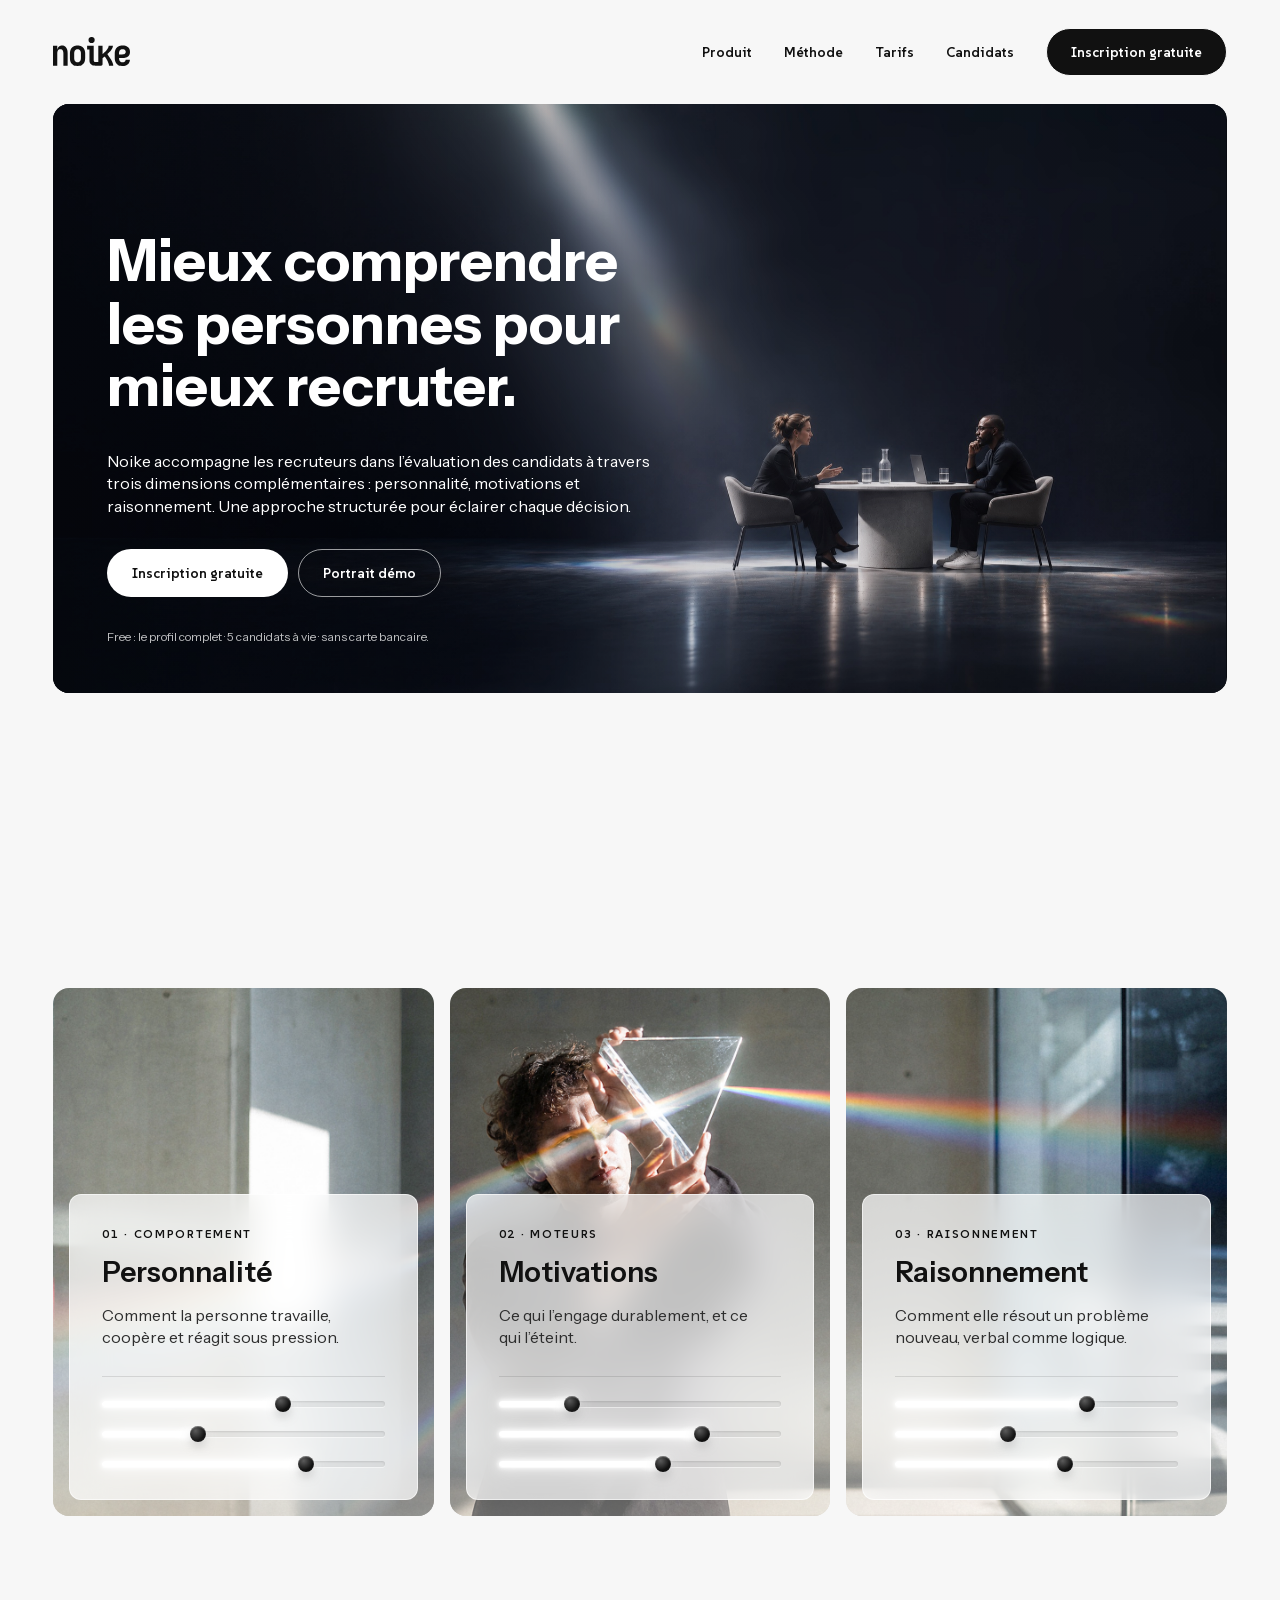
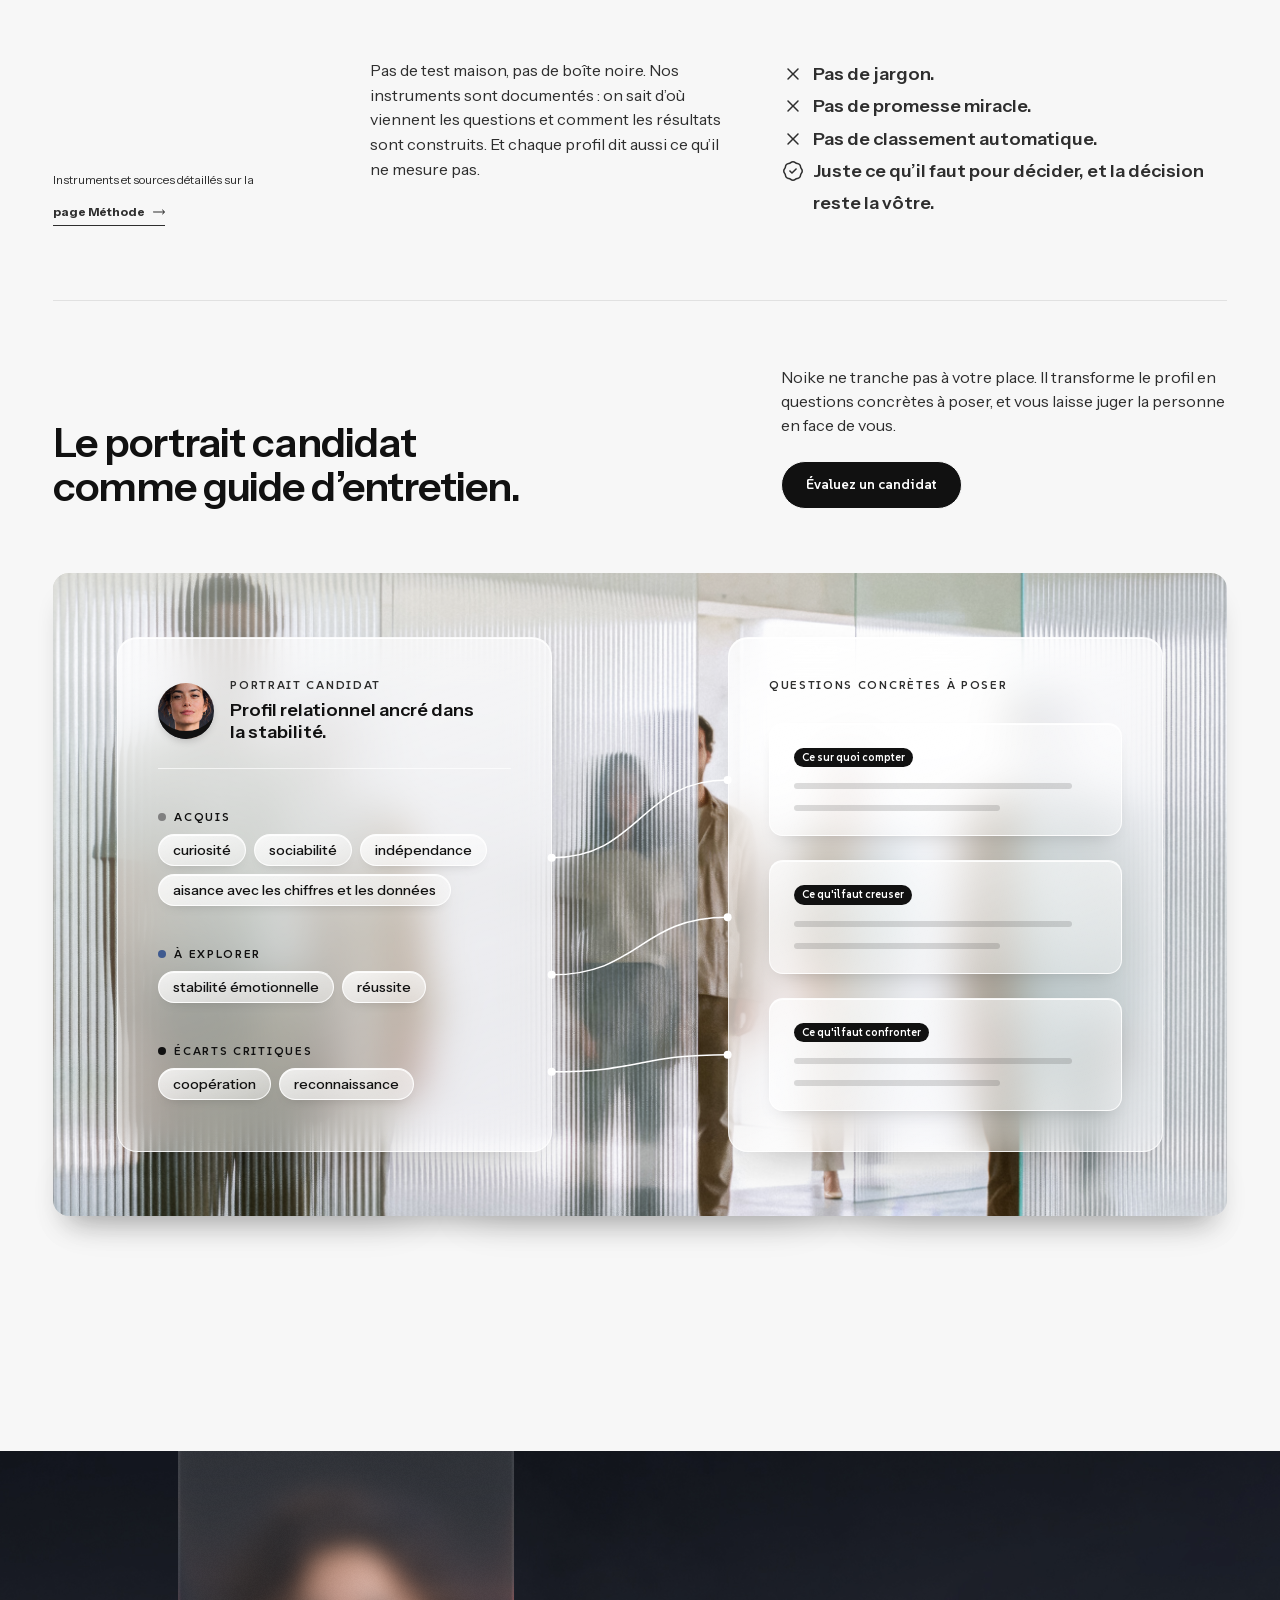
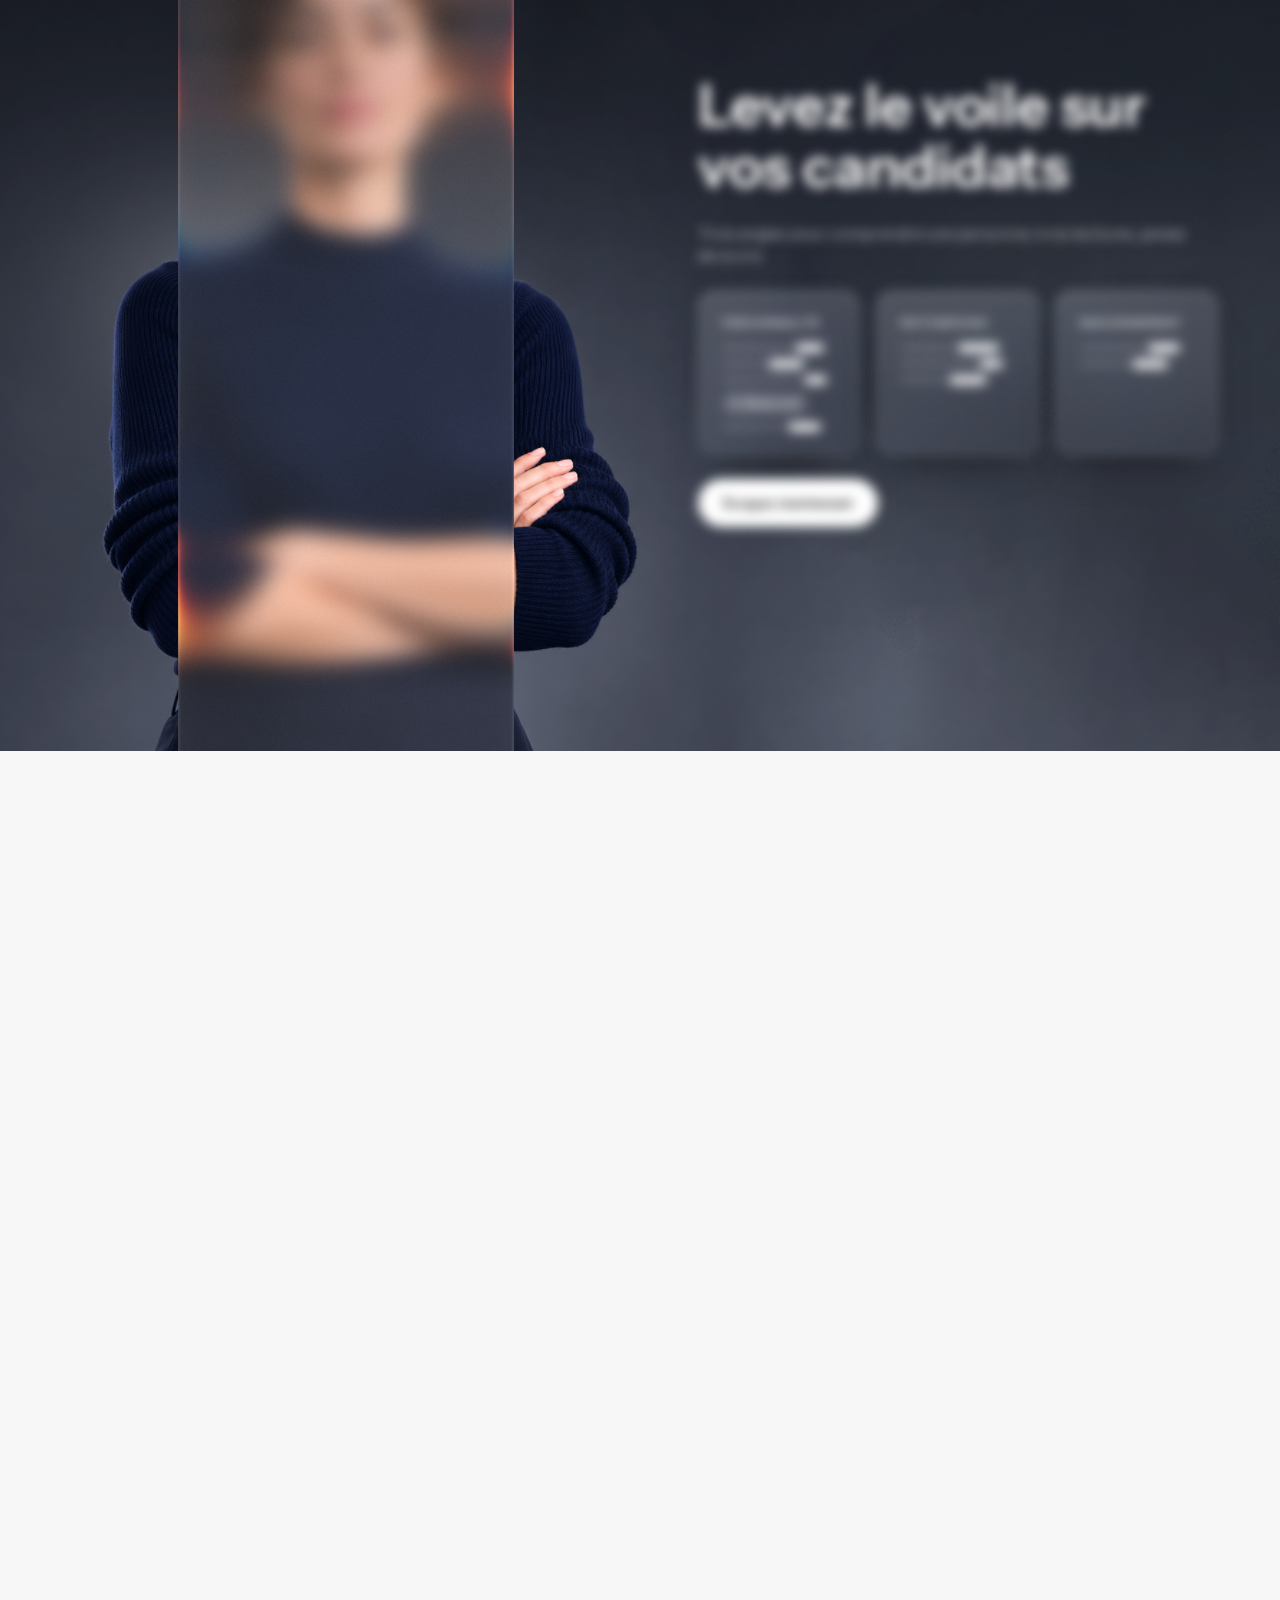
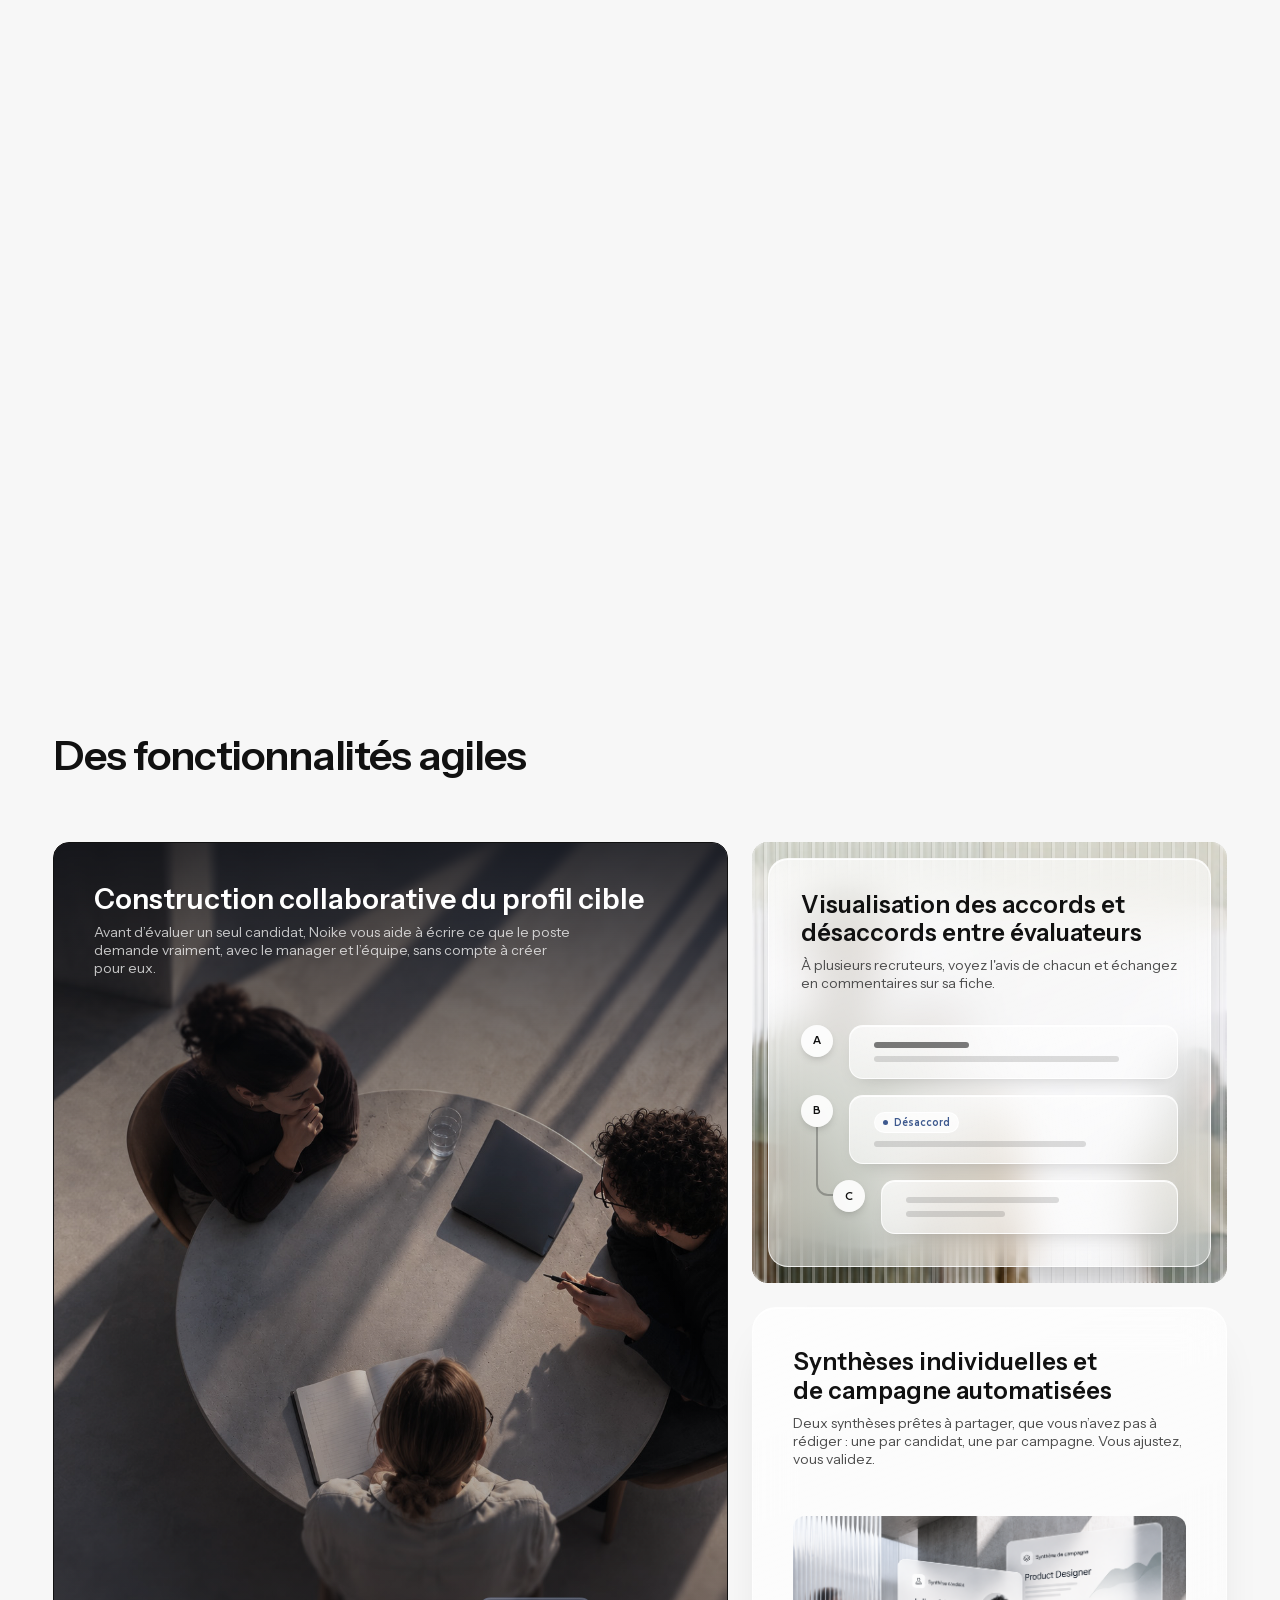
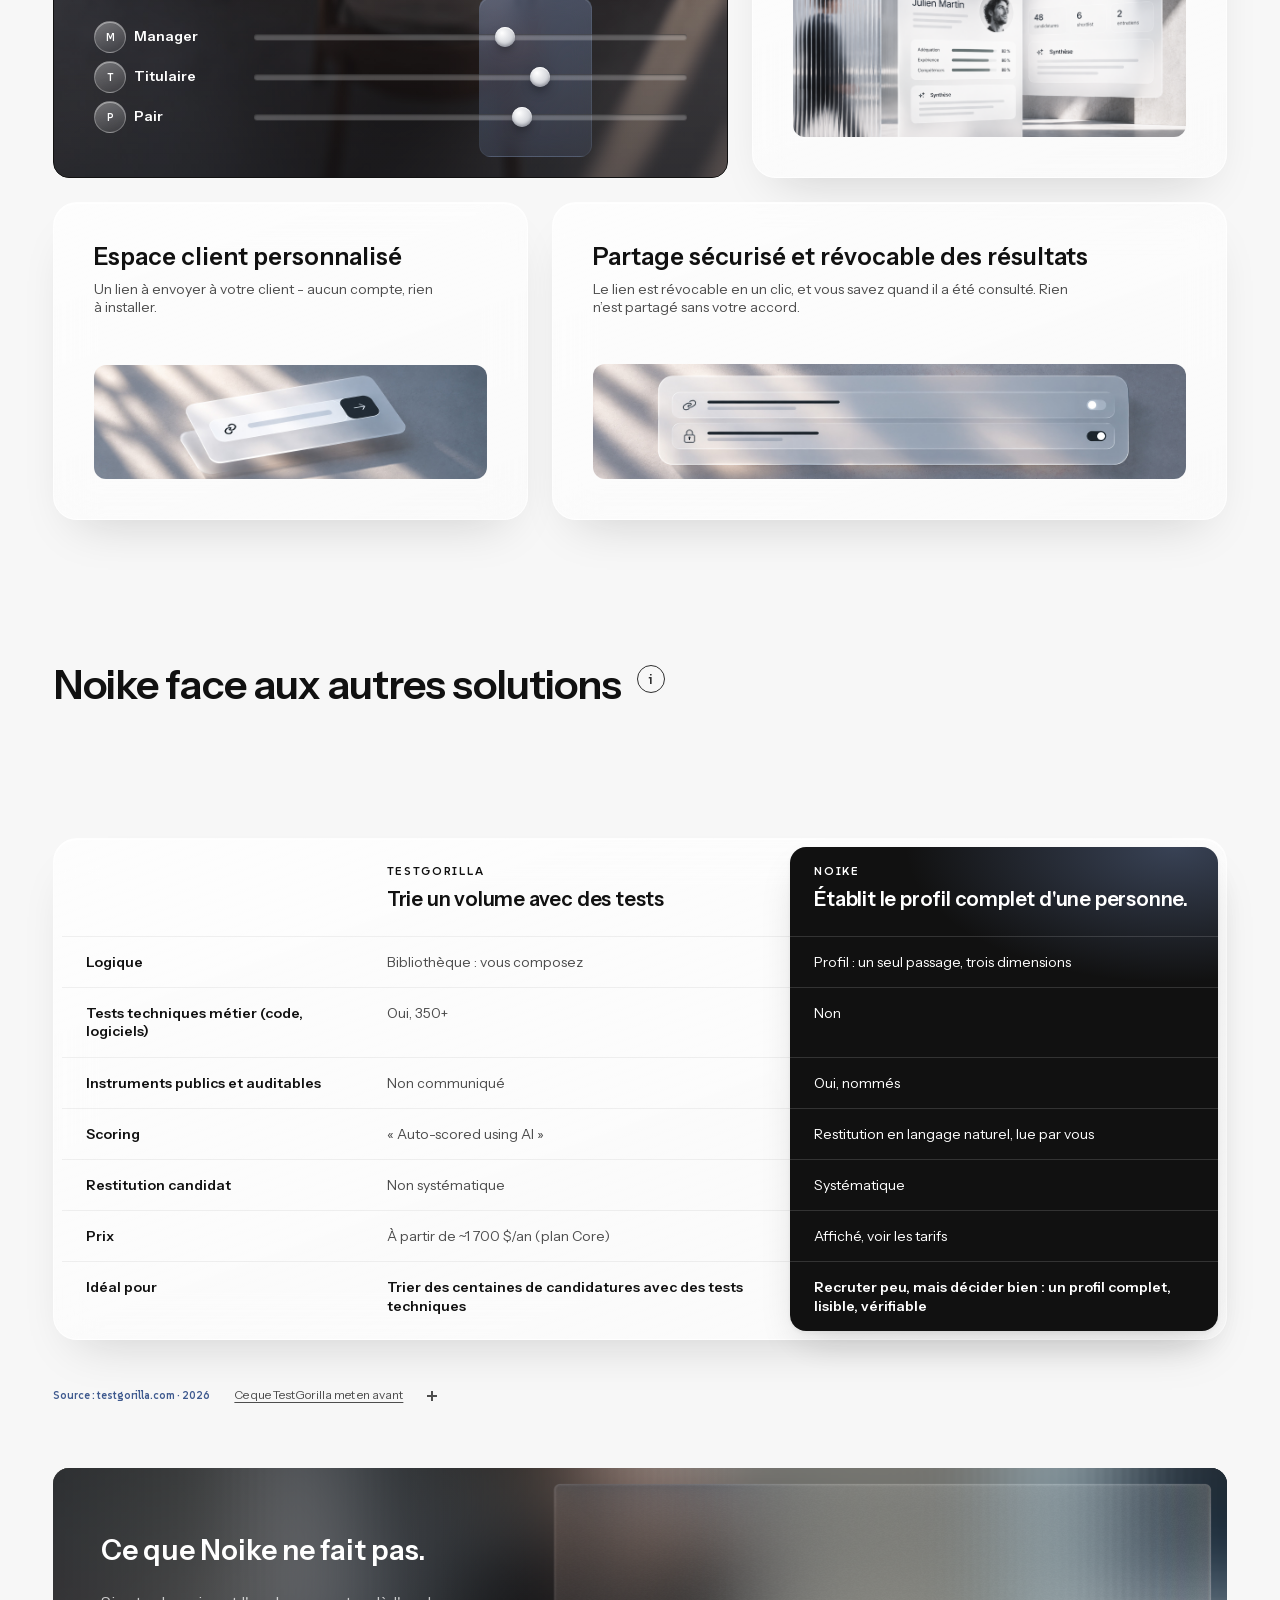
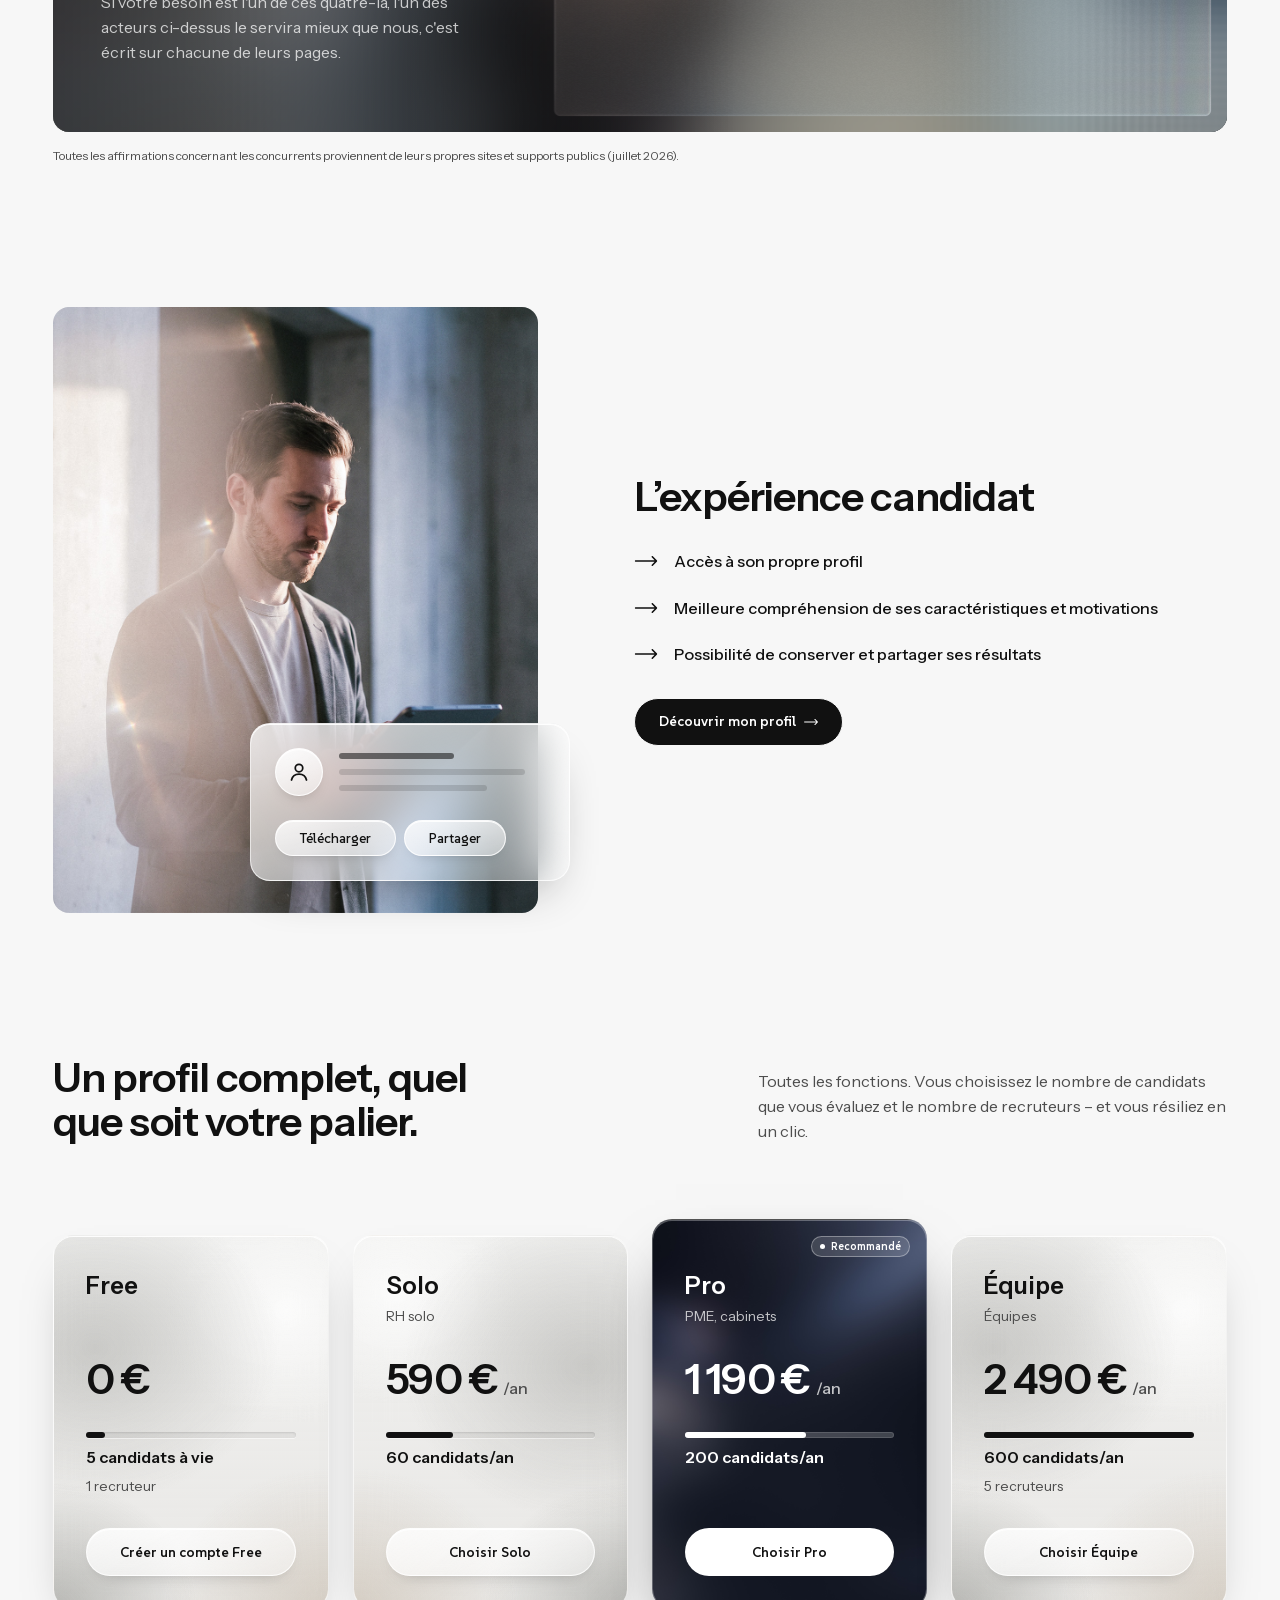
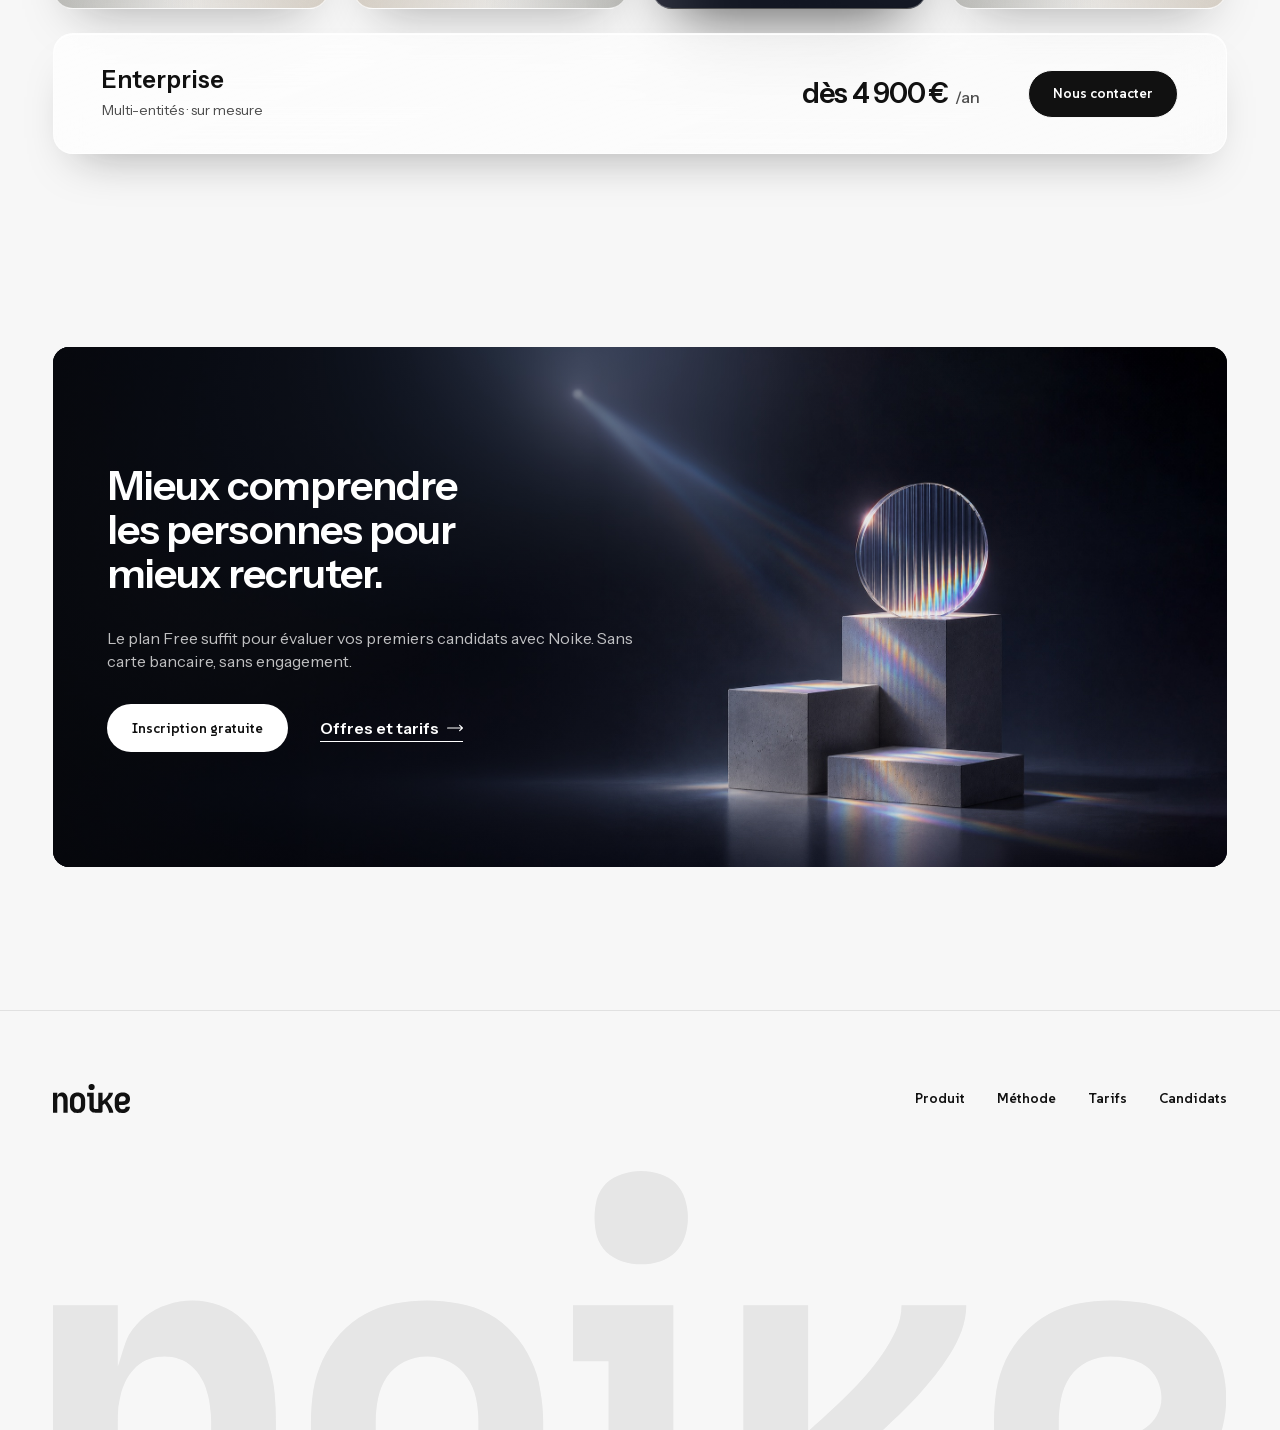
==== commit b018bd8b: "Badge Désaccord : plus d'animation décalée, affiché avec sa card Co-Authored-By: Claude Sonnet 5.5 <" ====
--- a/index.html
+++ b/index.html
@@ -17,8 +17,8 @@
   <link rel="stylesheet" href="css/base.css">
   <link rel="stylesheet" href="css/components.css">
   <link rel="stylesheet" href="css/sections.css">
-  <link rel="stylesheet" href="css/guide.css?v=3">
-  <link rel="stylesheet" href="css/page.css?v=69">
+  <link rel="stylesheet" href="css/guide.css?v=4">
+  <link rel="stylesheet" href="css/page.css?v=68">
 </head>
 <body>
 <svg xmlns="http://www.w3.org/2000/svg" style="display:none" aria-hidden="true">
--- a/css/guide.css
+++ b/css/guide.css
@@ -777,12 +777,6 @@
 
 .tile--b .badge {
   justify-self: start;
-  transition: opacity 500ms var(--ease-out) 1500ms, transform 500ms var(--ease-out) 1500ms;
-}
-
-.js-anim .tile--b:not(.is-in) .badge {
-  opacity: 0;
-  transform: translateY(6px);
 }
 
 .tile--b .scale__dot,
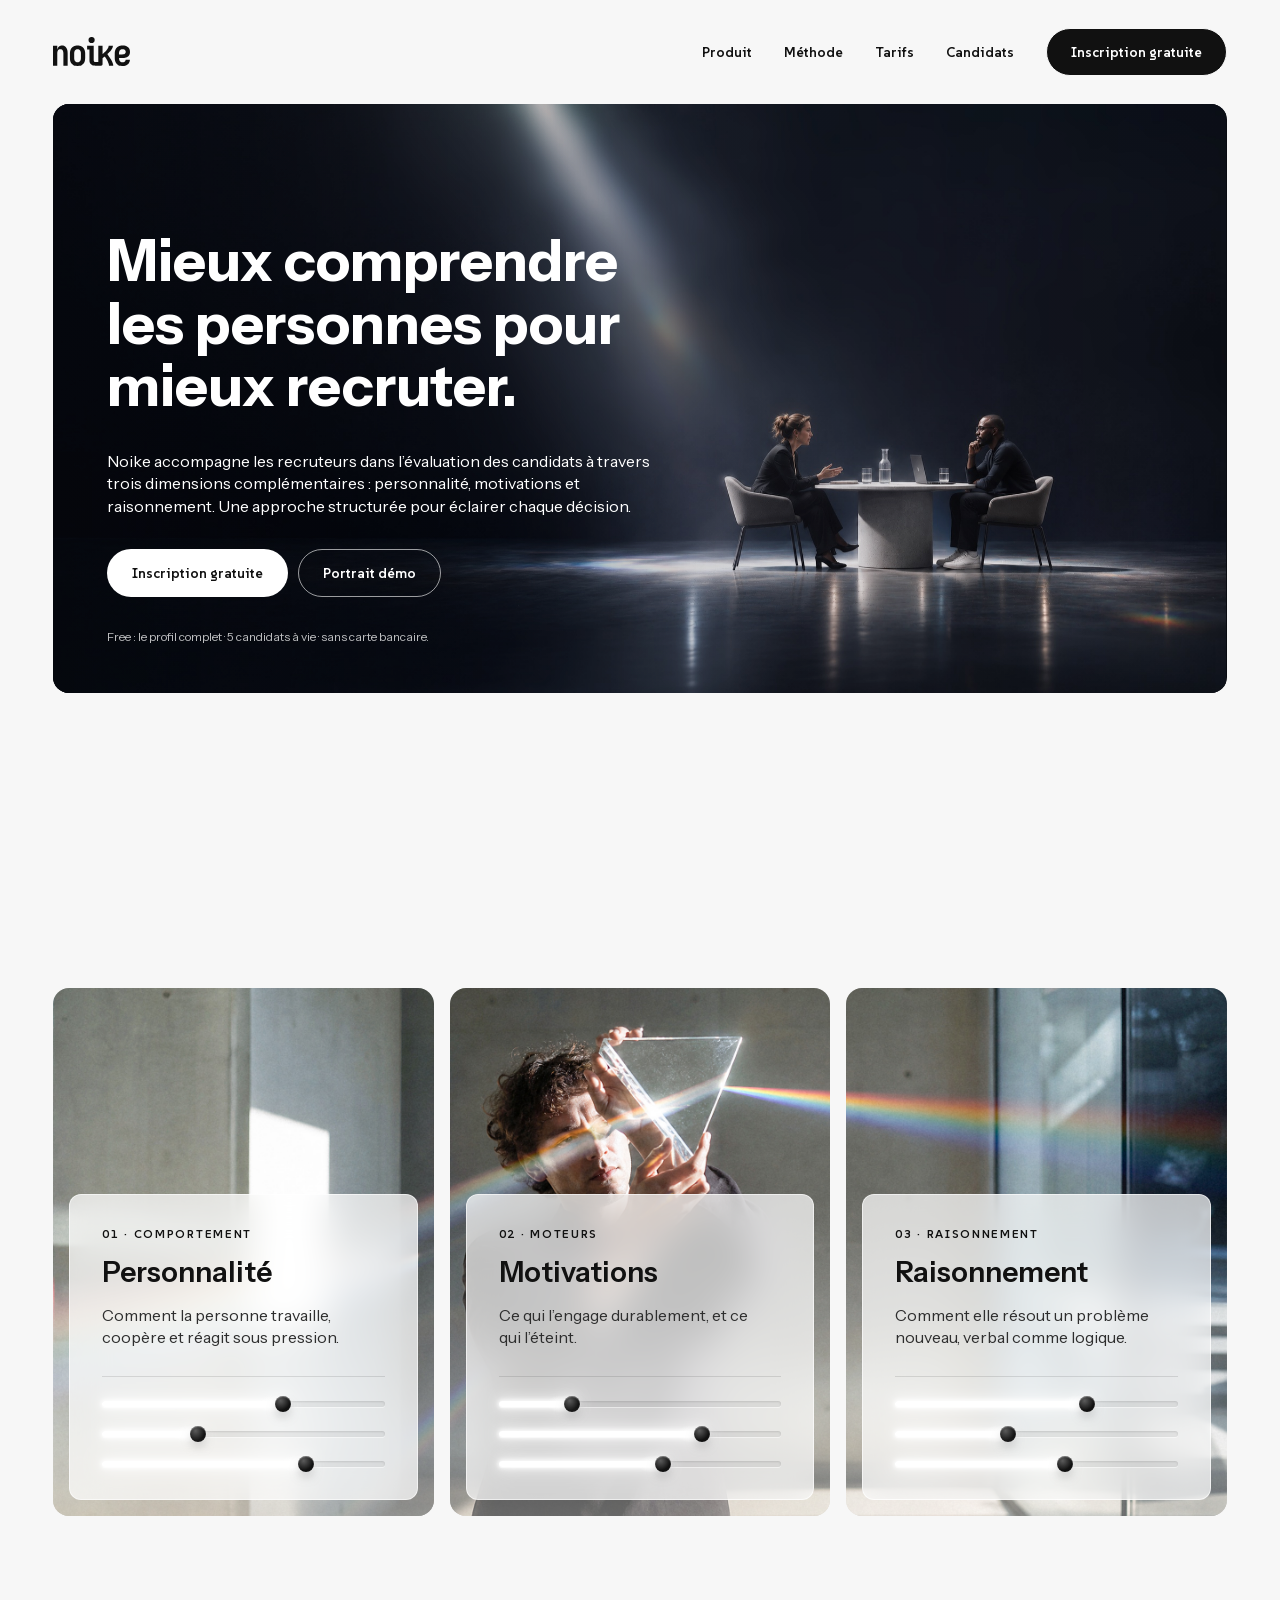
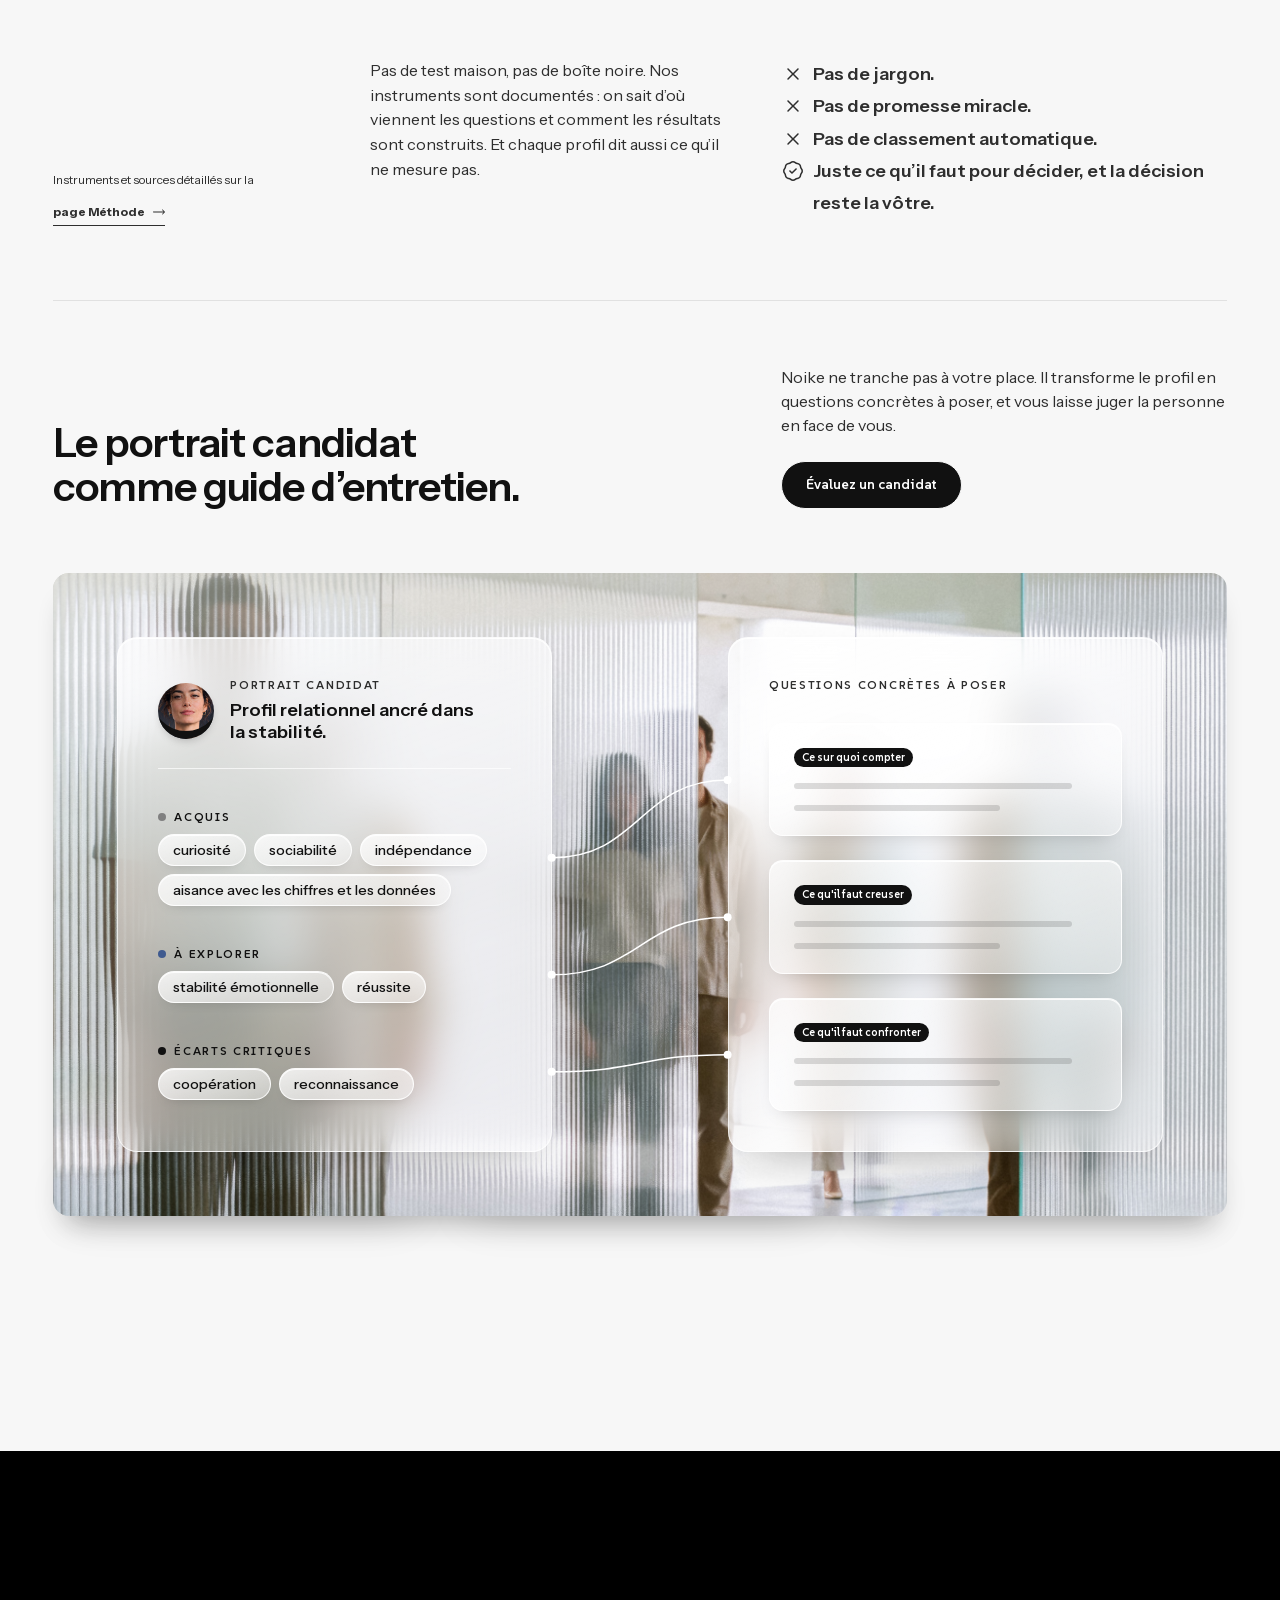
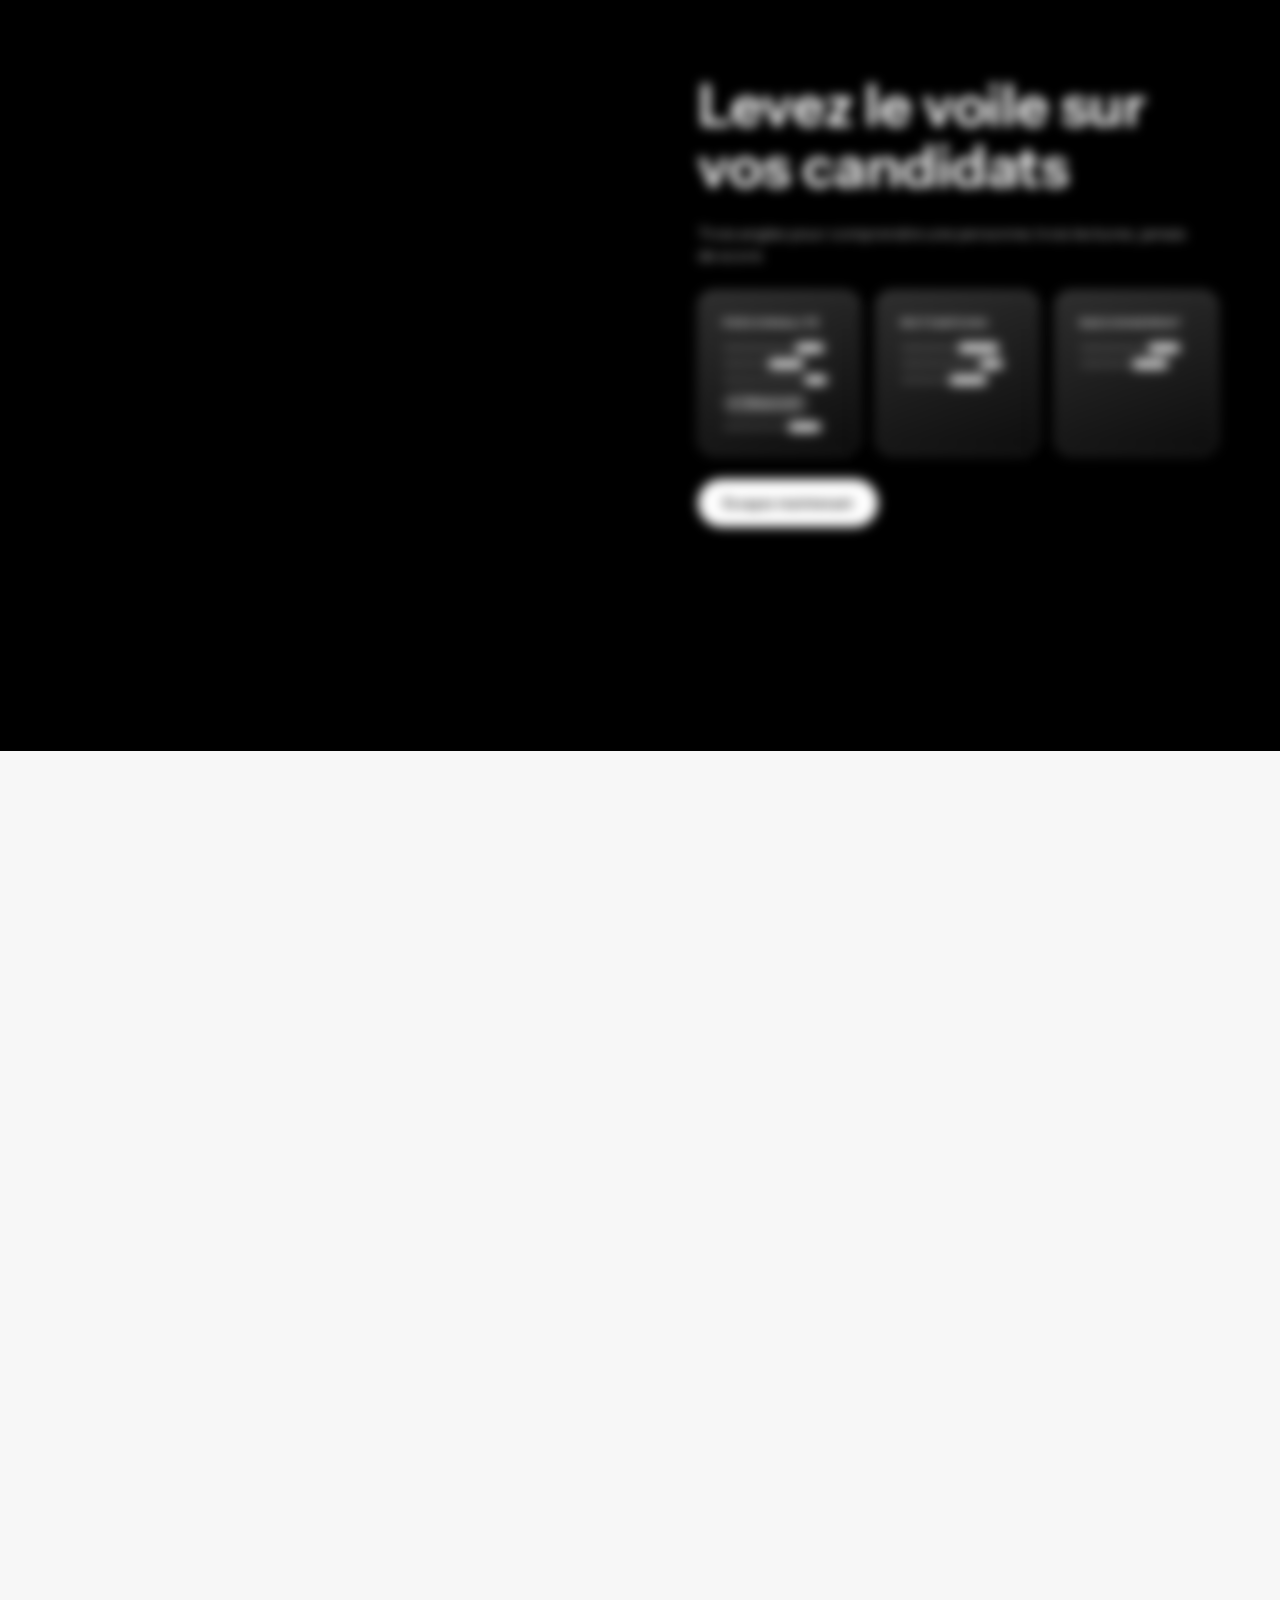
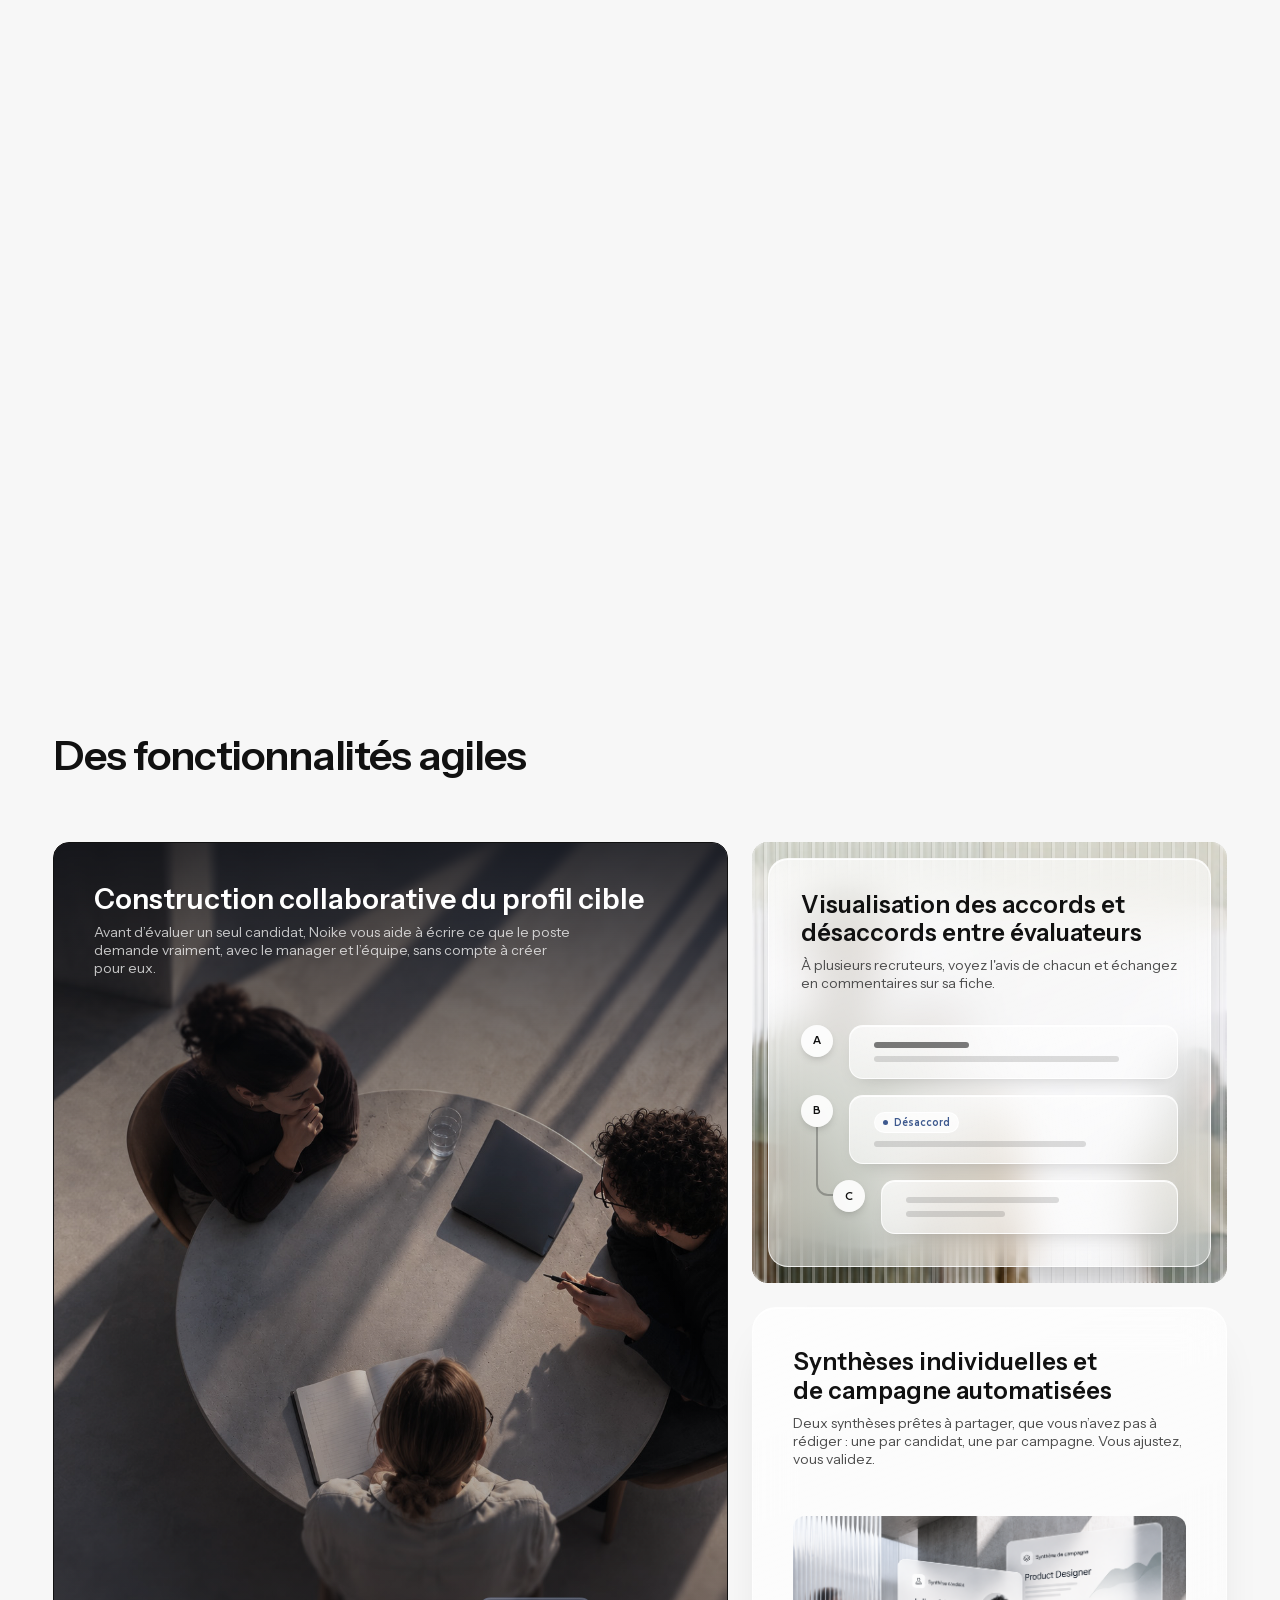
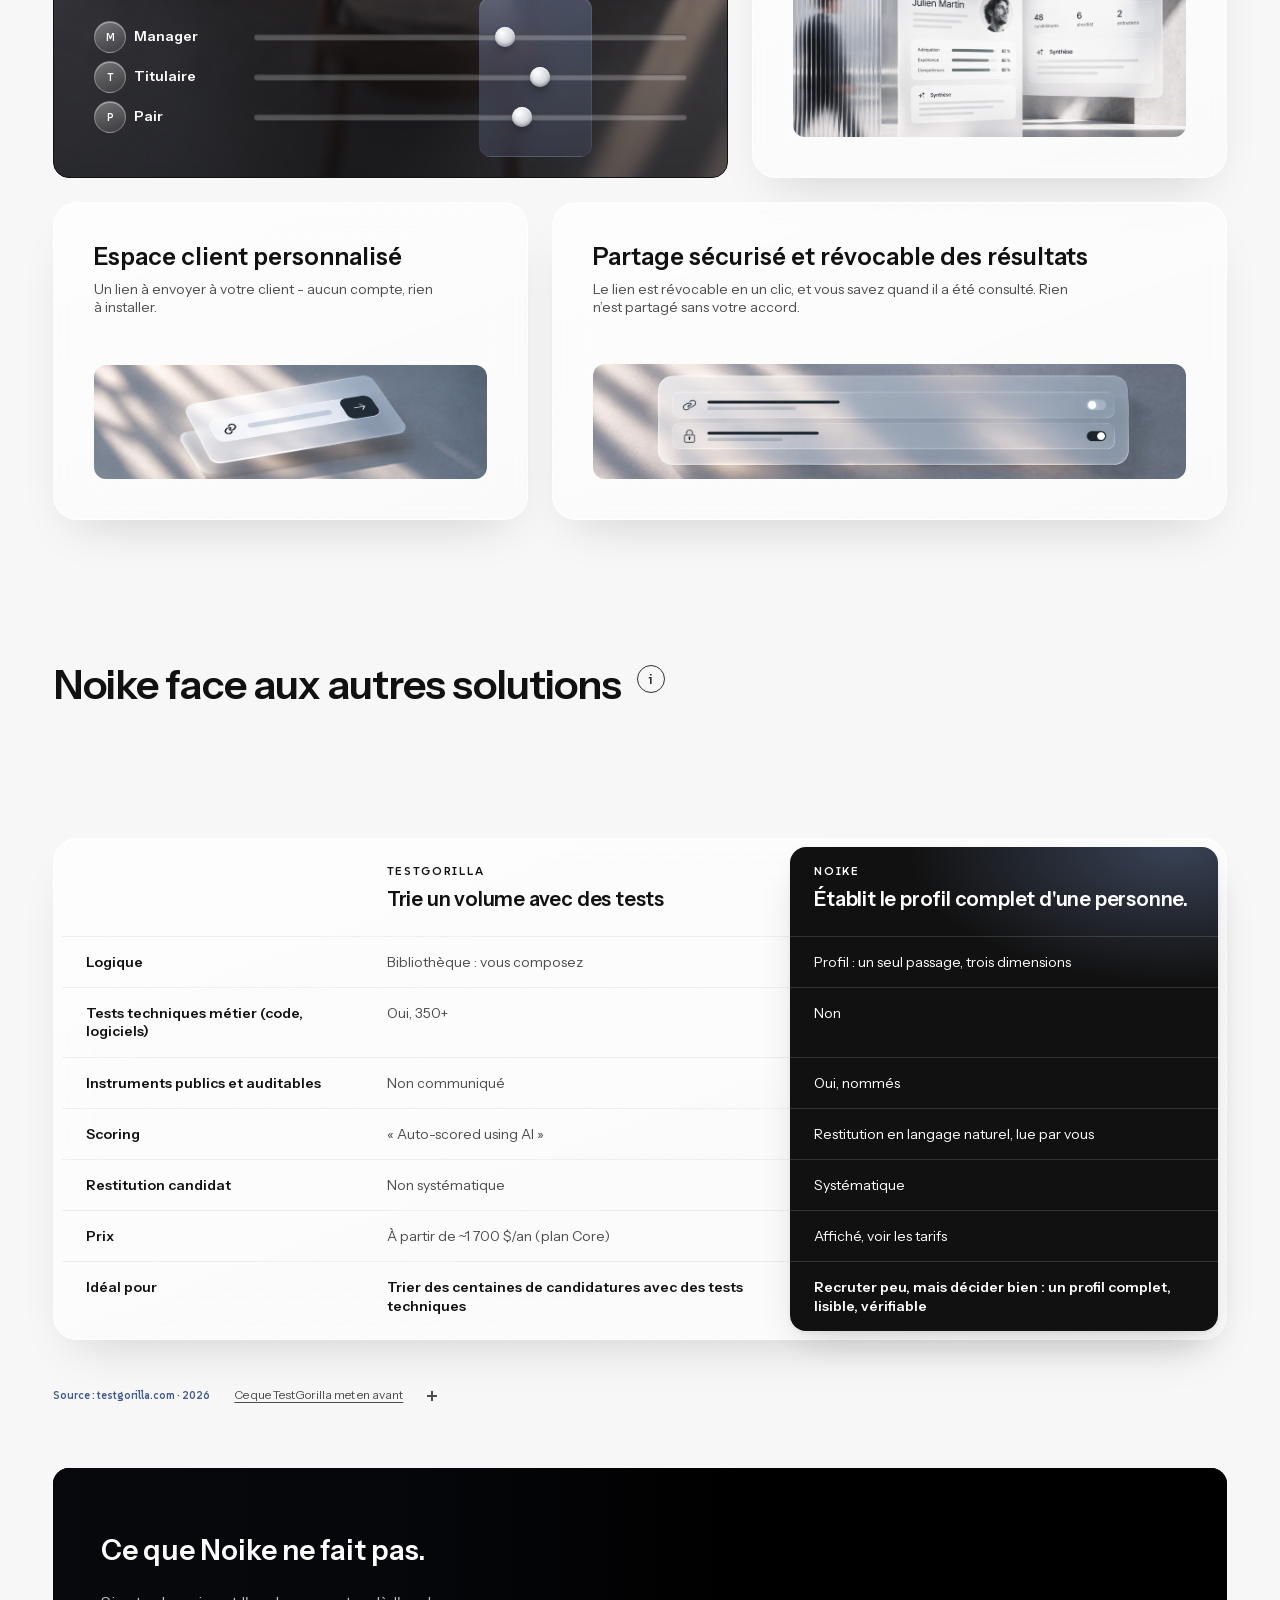
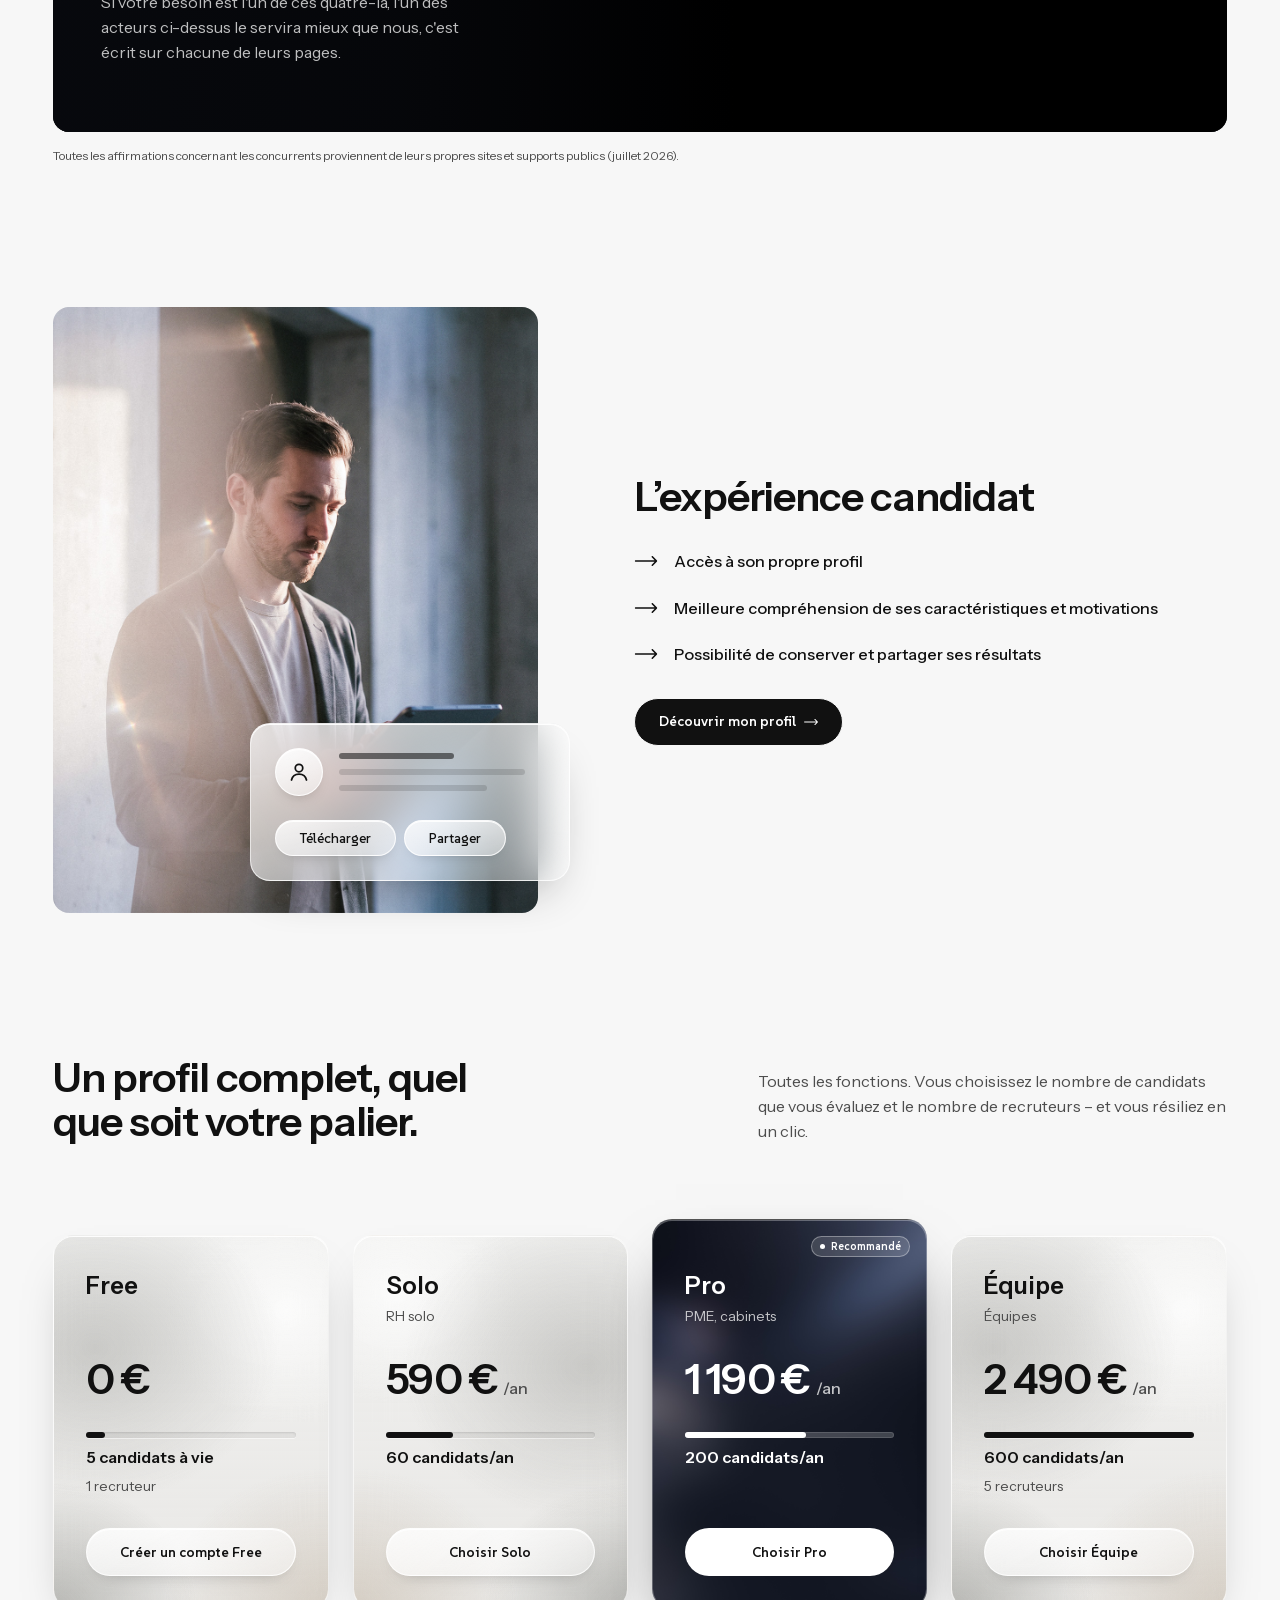
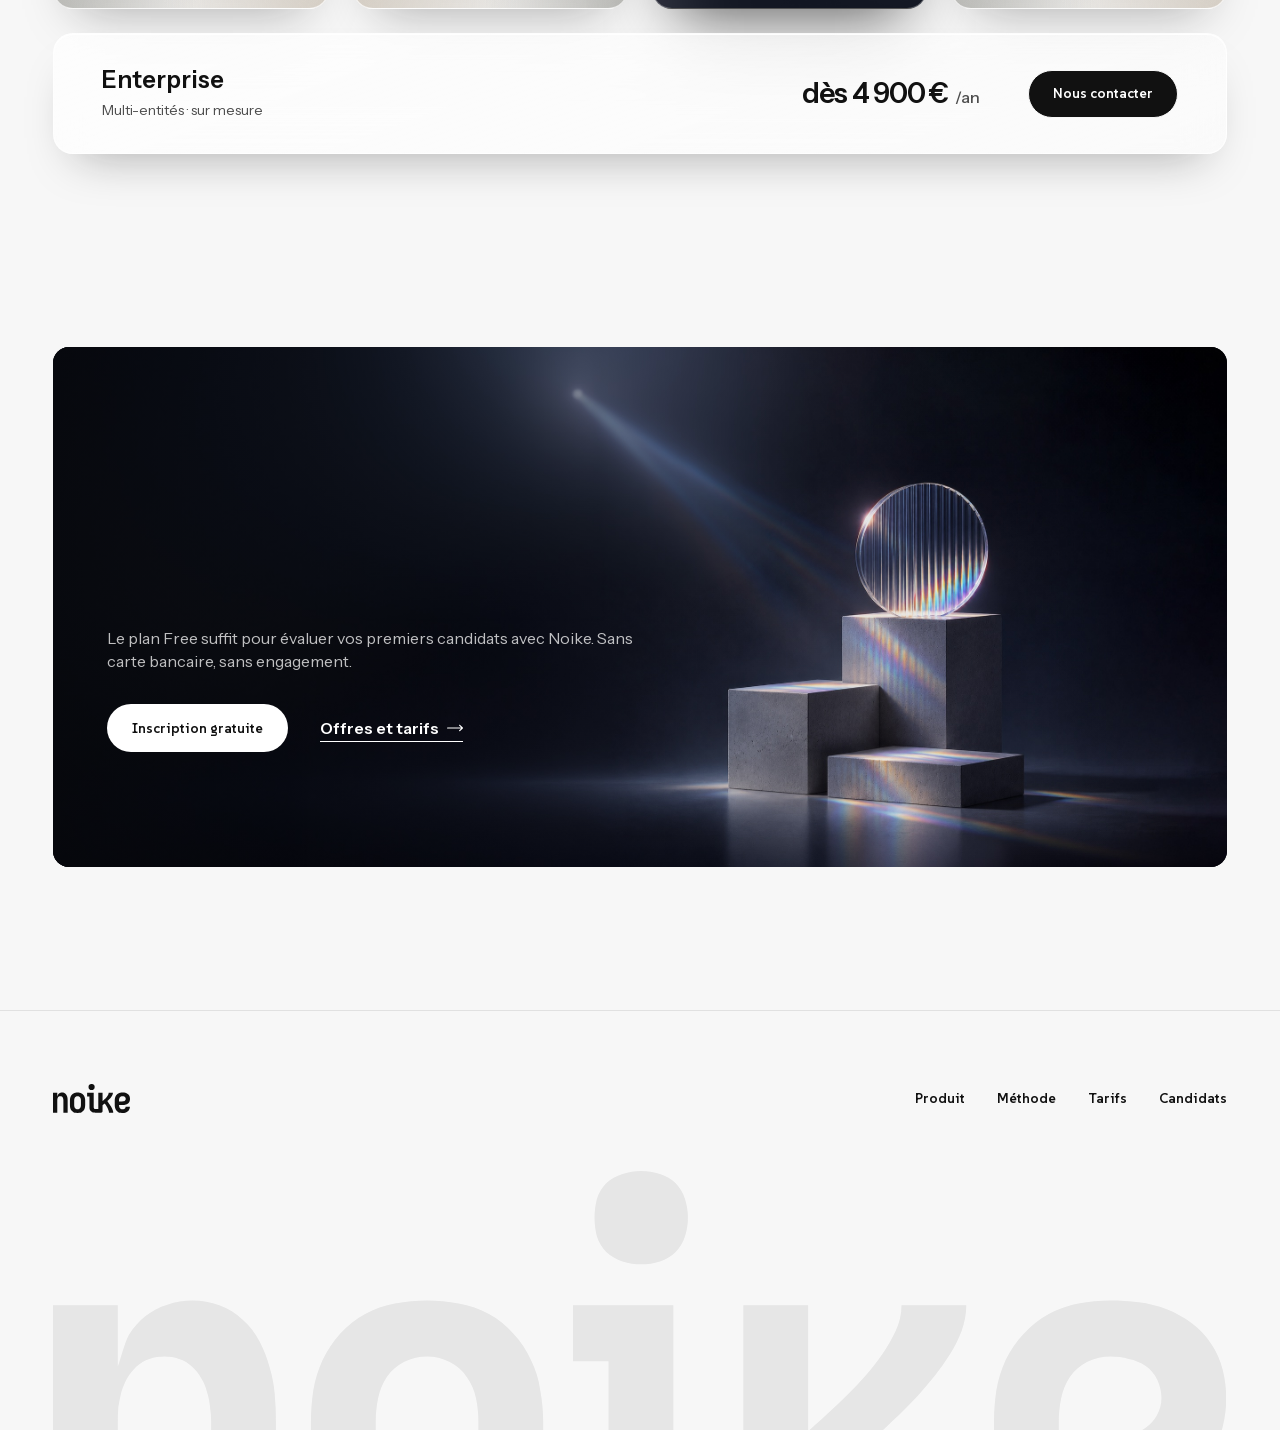
==== commit 3ccebc0c: "Revert "Tuile accords/désaccords : plus d'animation, affichée avec sa card" This reverts commit 8456" ====
--- a/index.html
+++ b/index.html
@@ -17,7 +17,7 @@
   <link rel="stylesheet" href="css/base.css">
   <link rel="stylesheet" href="css/components.css">
   <link rel="stylesheet" href="css/sections.css">
-  <link rel="stylesheet" href="css/guide.css?v=4">
+  <link rel="stylesheet" href="css/guide.css?v=3">
   <link rel="stylesheet" href="css/page.css?v=68">
 </head>
 <body>
--- a/css/page.css
+++ b/css/page.css
@@ -1137,6 +1137,9 @@
   grid-template-columns: calc(32rem / 16) minmax(0, 1fr);
   gap: var(--gap-s);
   align-items: start;
+  transition:
+    opacity 600ms var(--ease-out) calc(var(--k) * 180ms + 200ms),
+    transform 600ms var(--ease-out) calc(var(--k) * 180ms + 200ms);
 }
 
 .thread__row--reply {
@@ -1155,6 +1158,11 @@
 
 .thread__bubble .sk {
   width: var(--w);
+}
+
+.js-anim .tile:not(.is-in) .thread__row {
+  opacity: 0;
+  transform: translateY(8px);
 }
 
 /* Tuile « Synthèses » : l'illustration fournie remplace le dessin en barres */
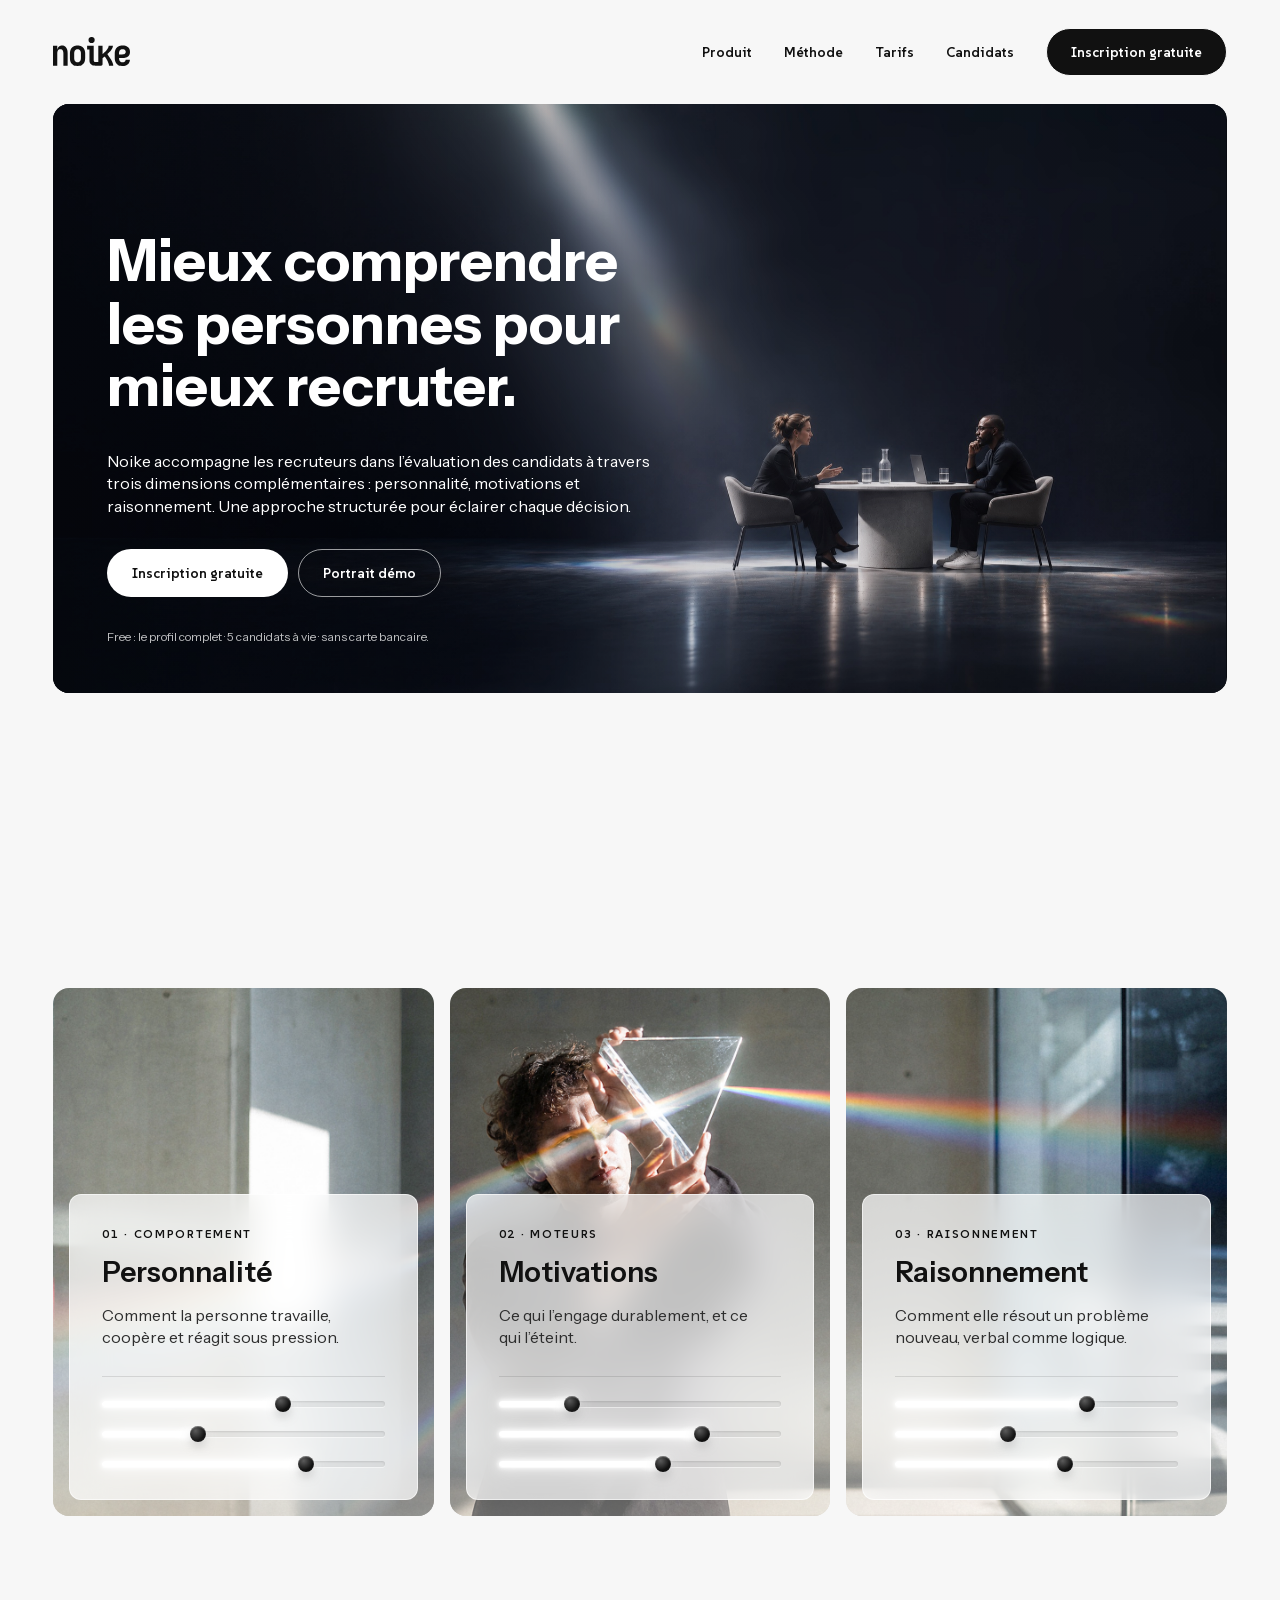
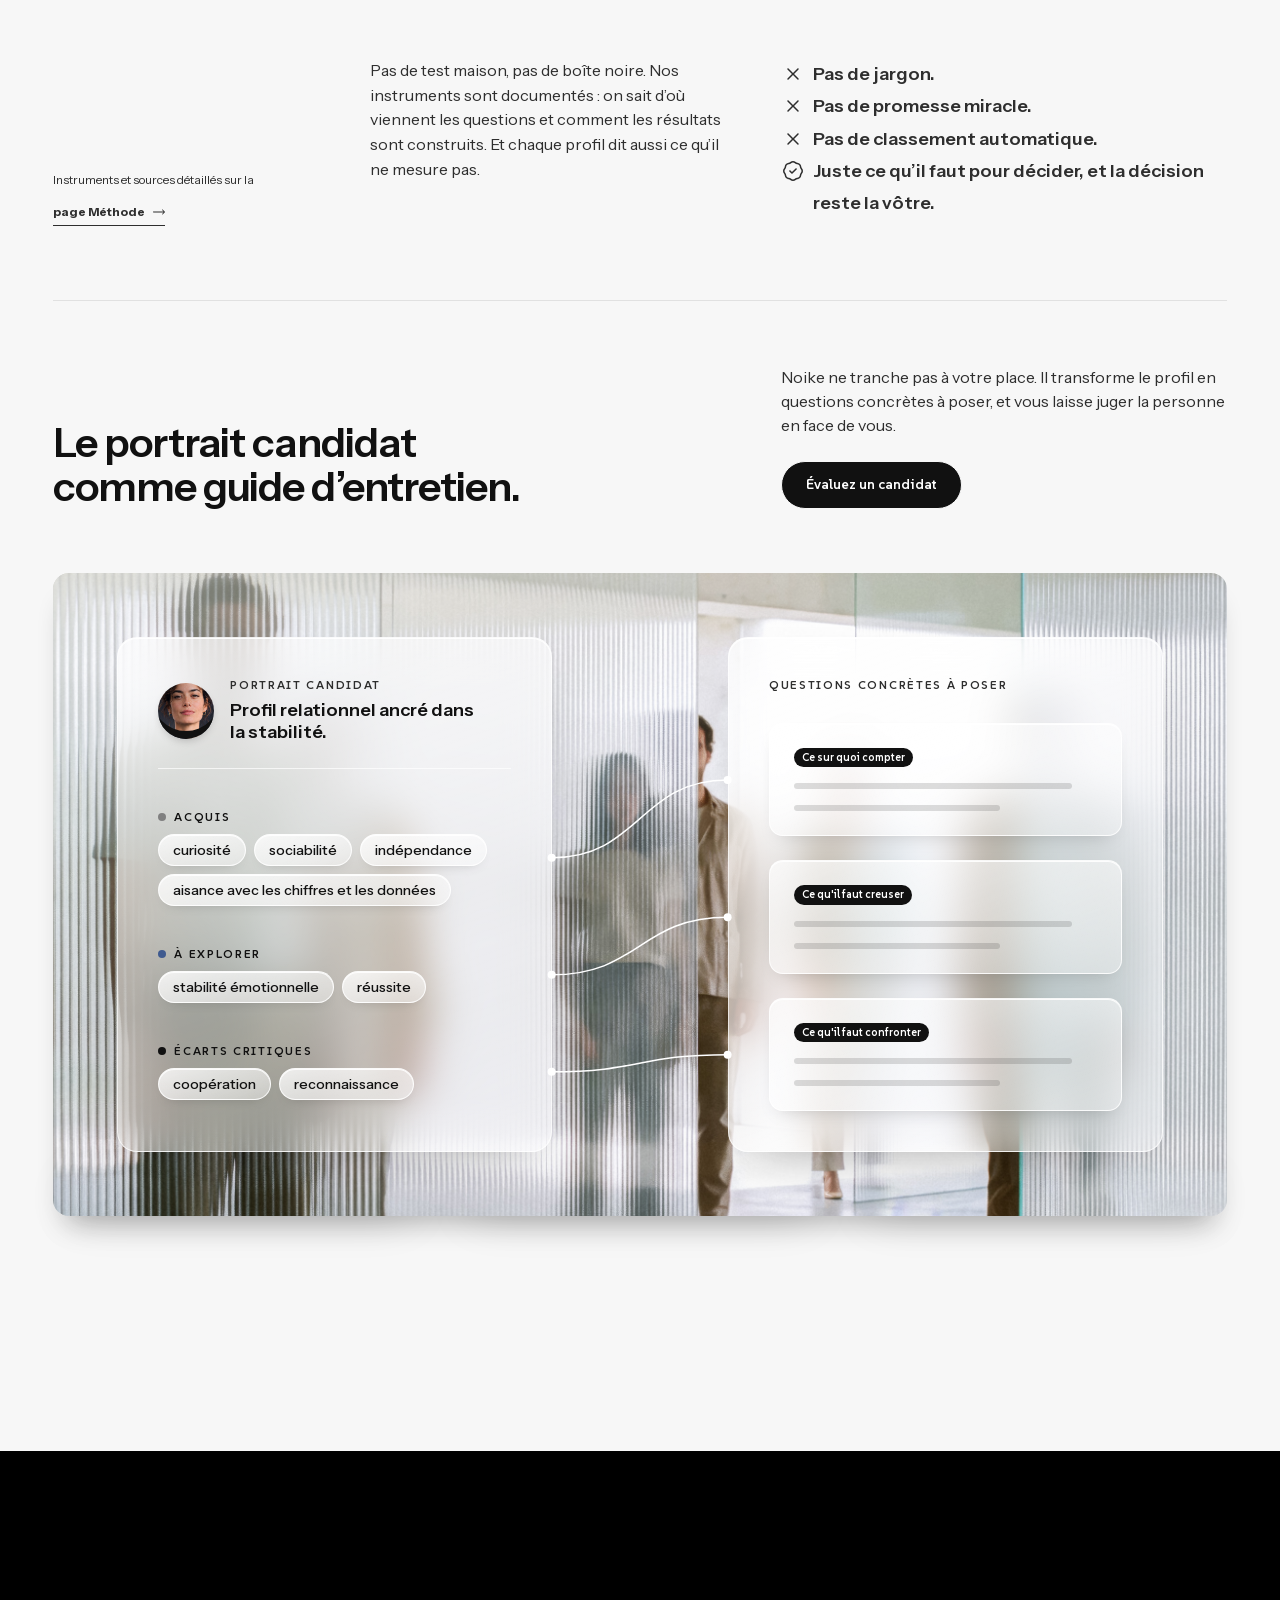
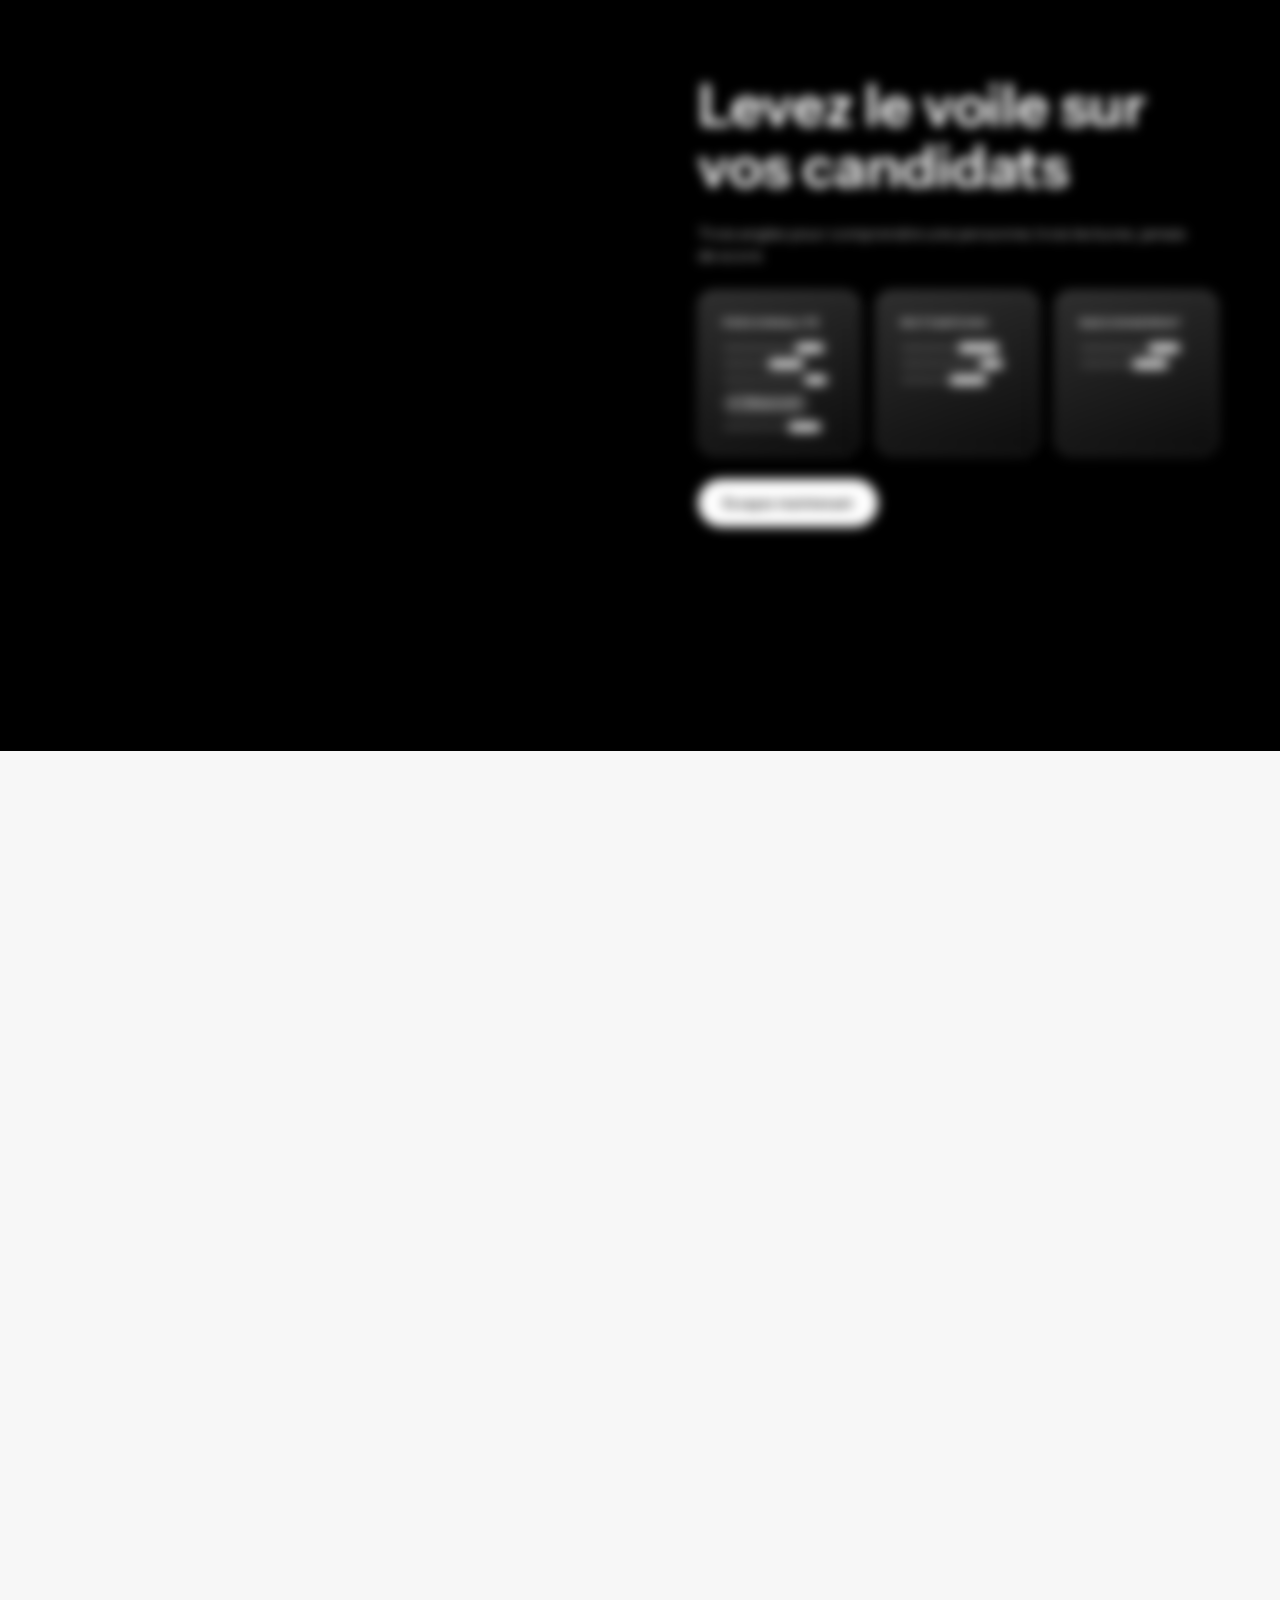
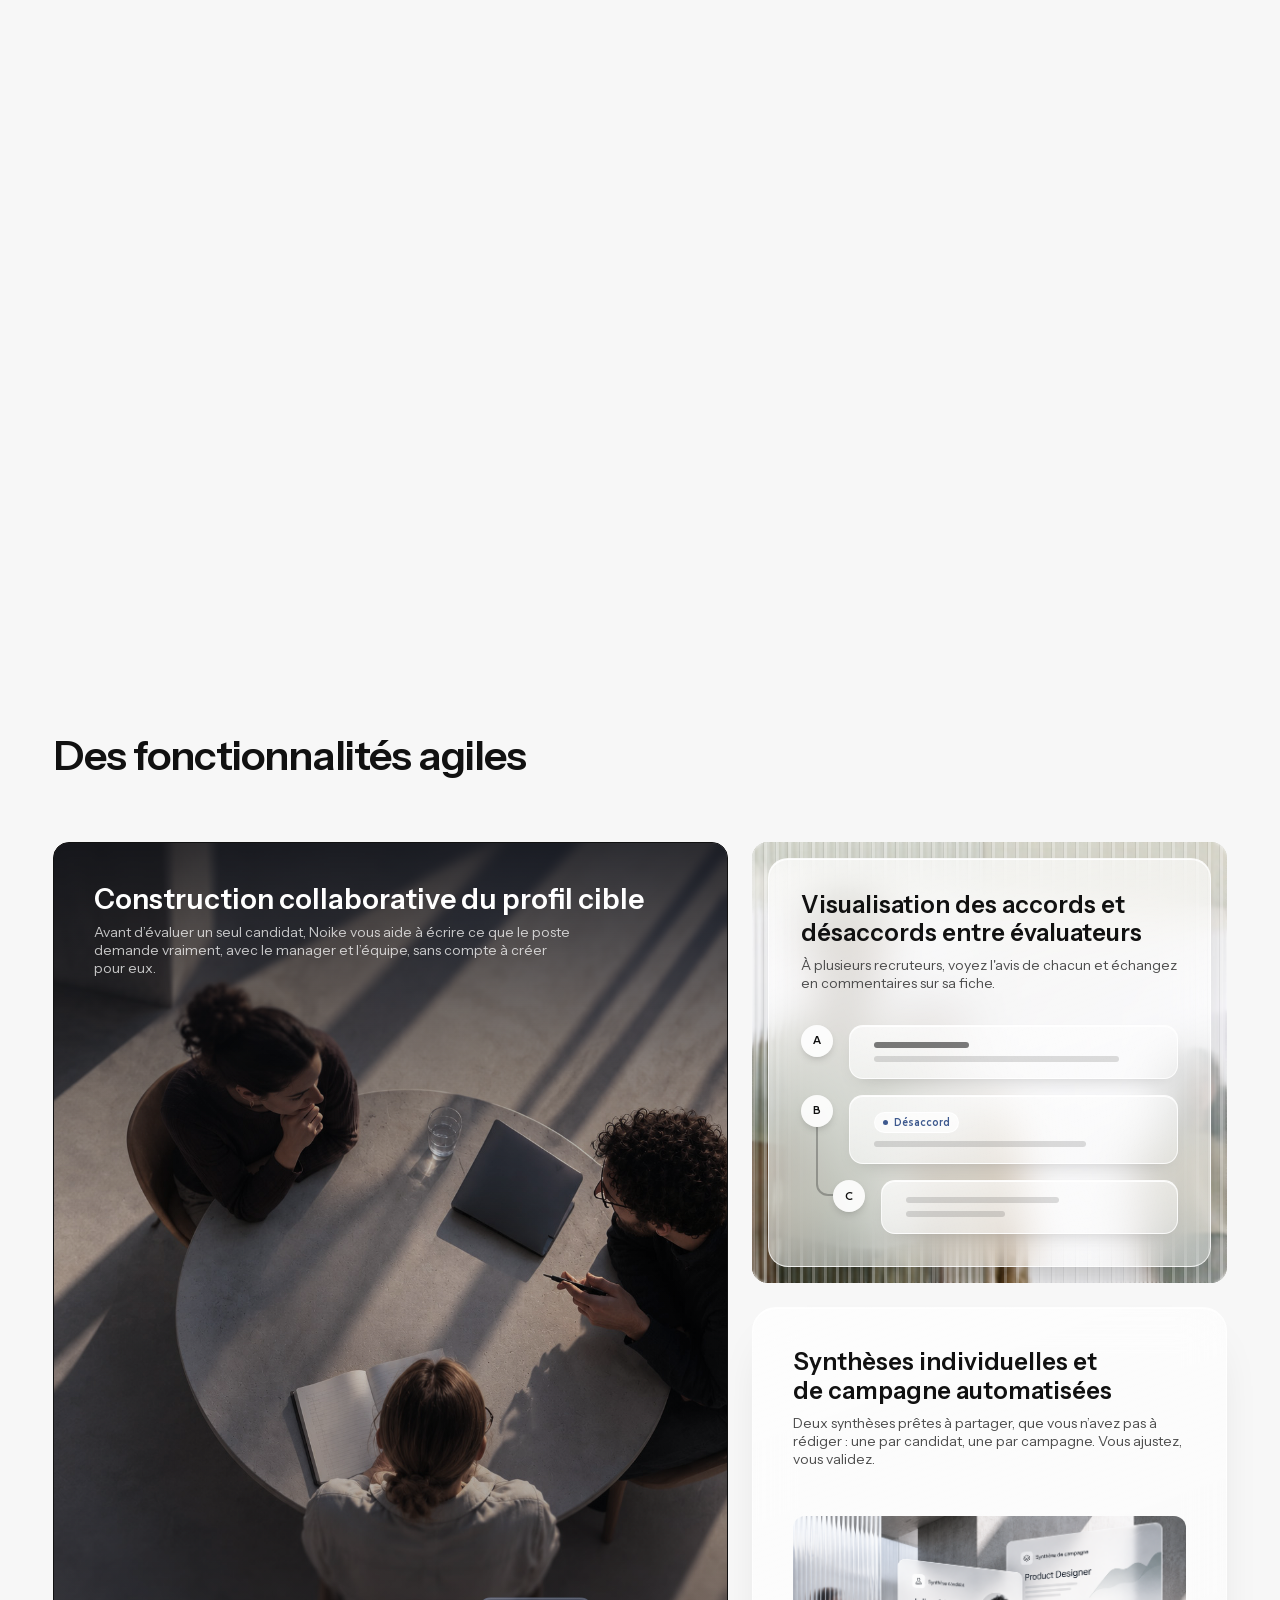
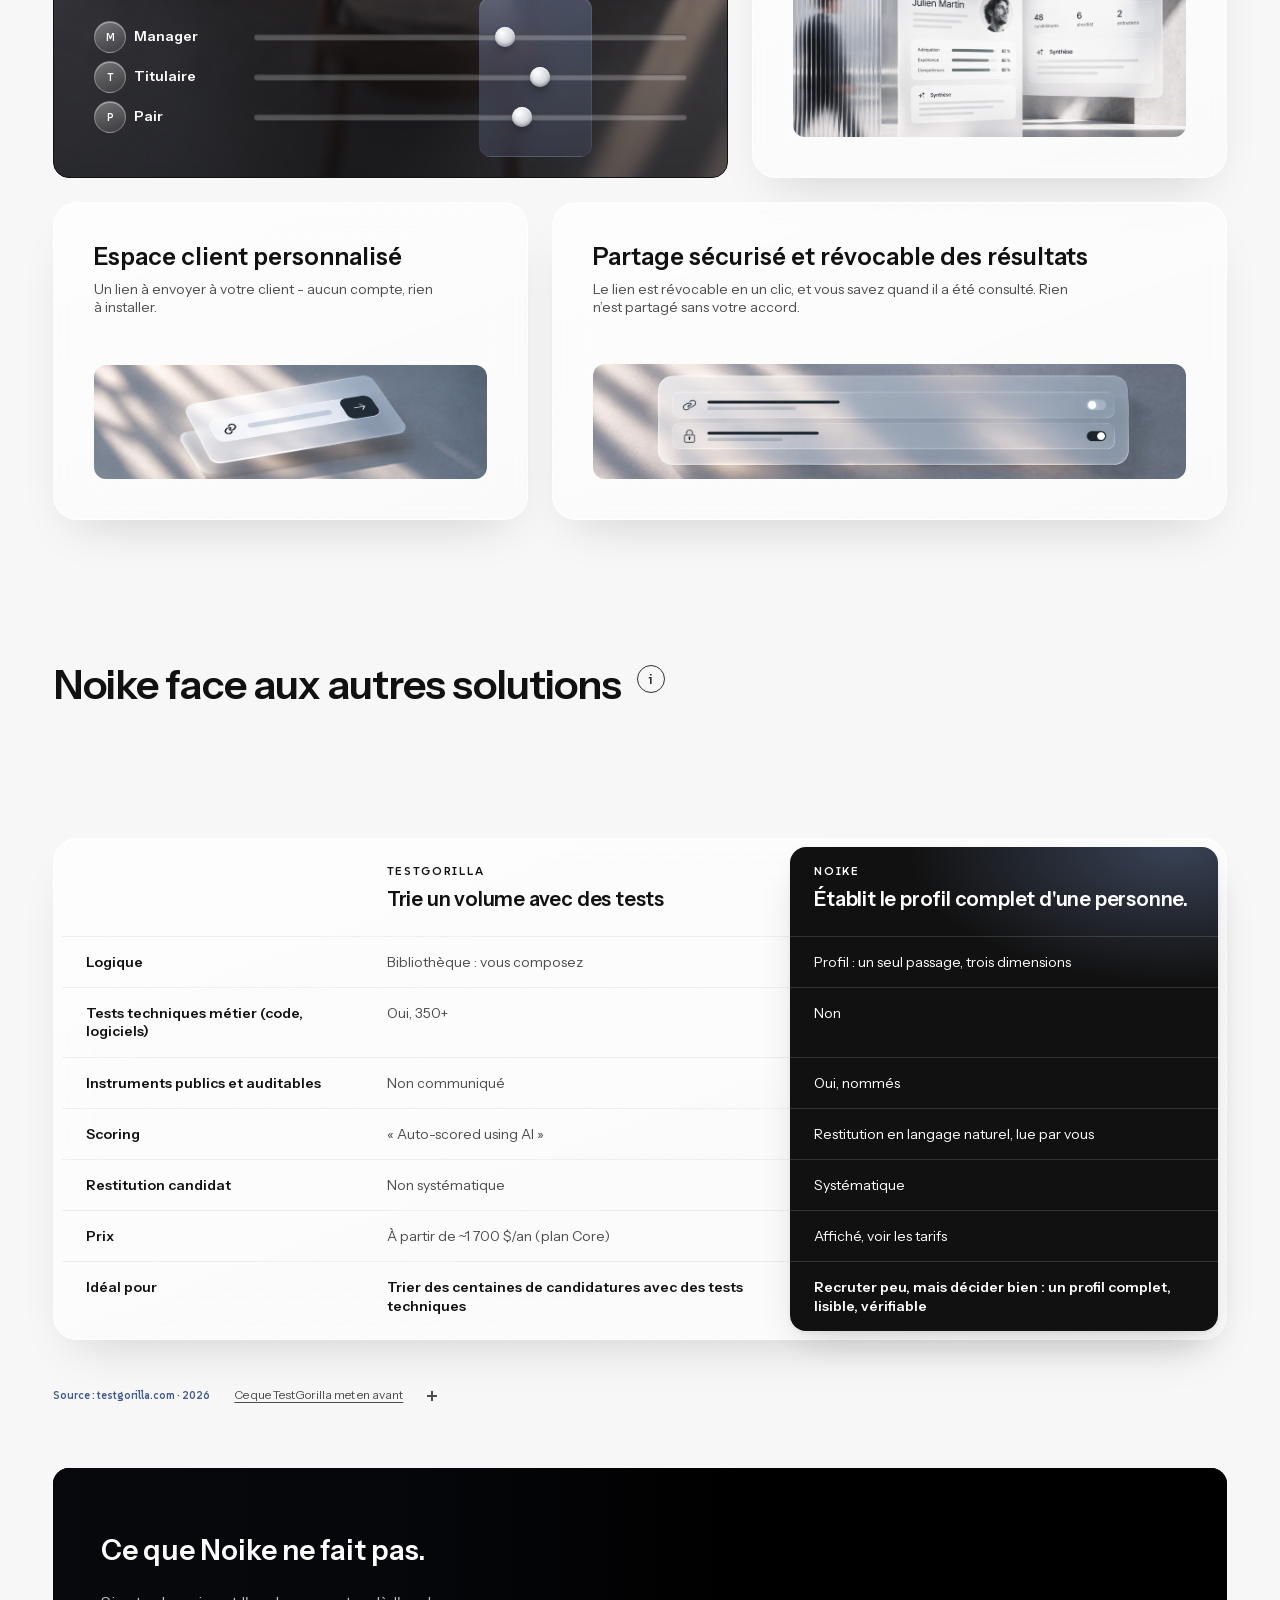
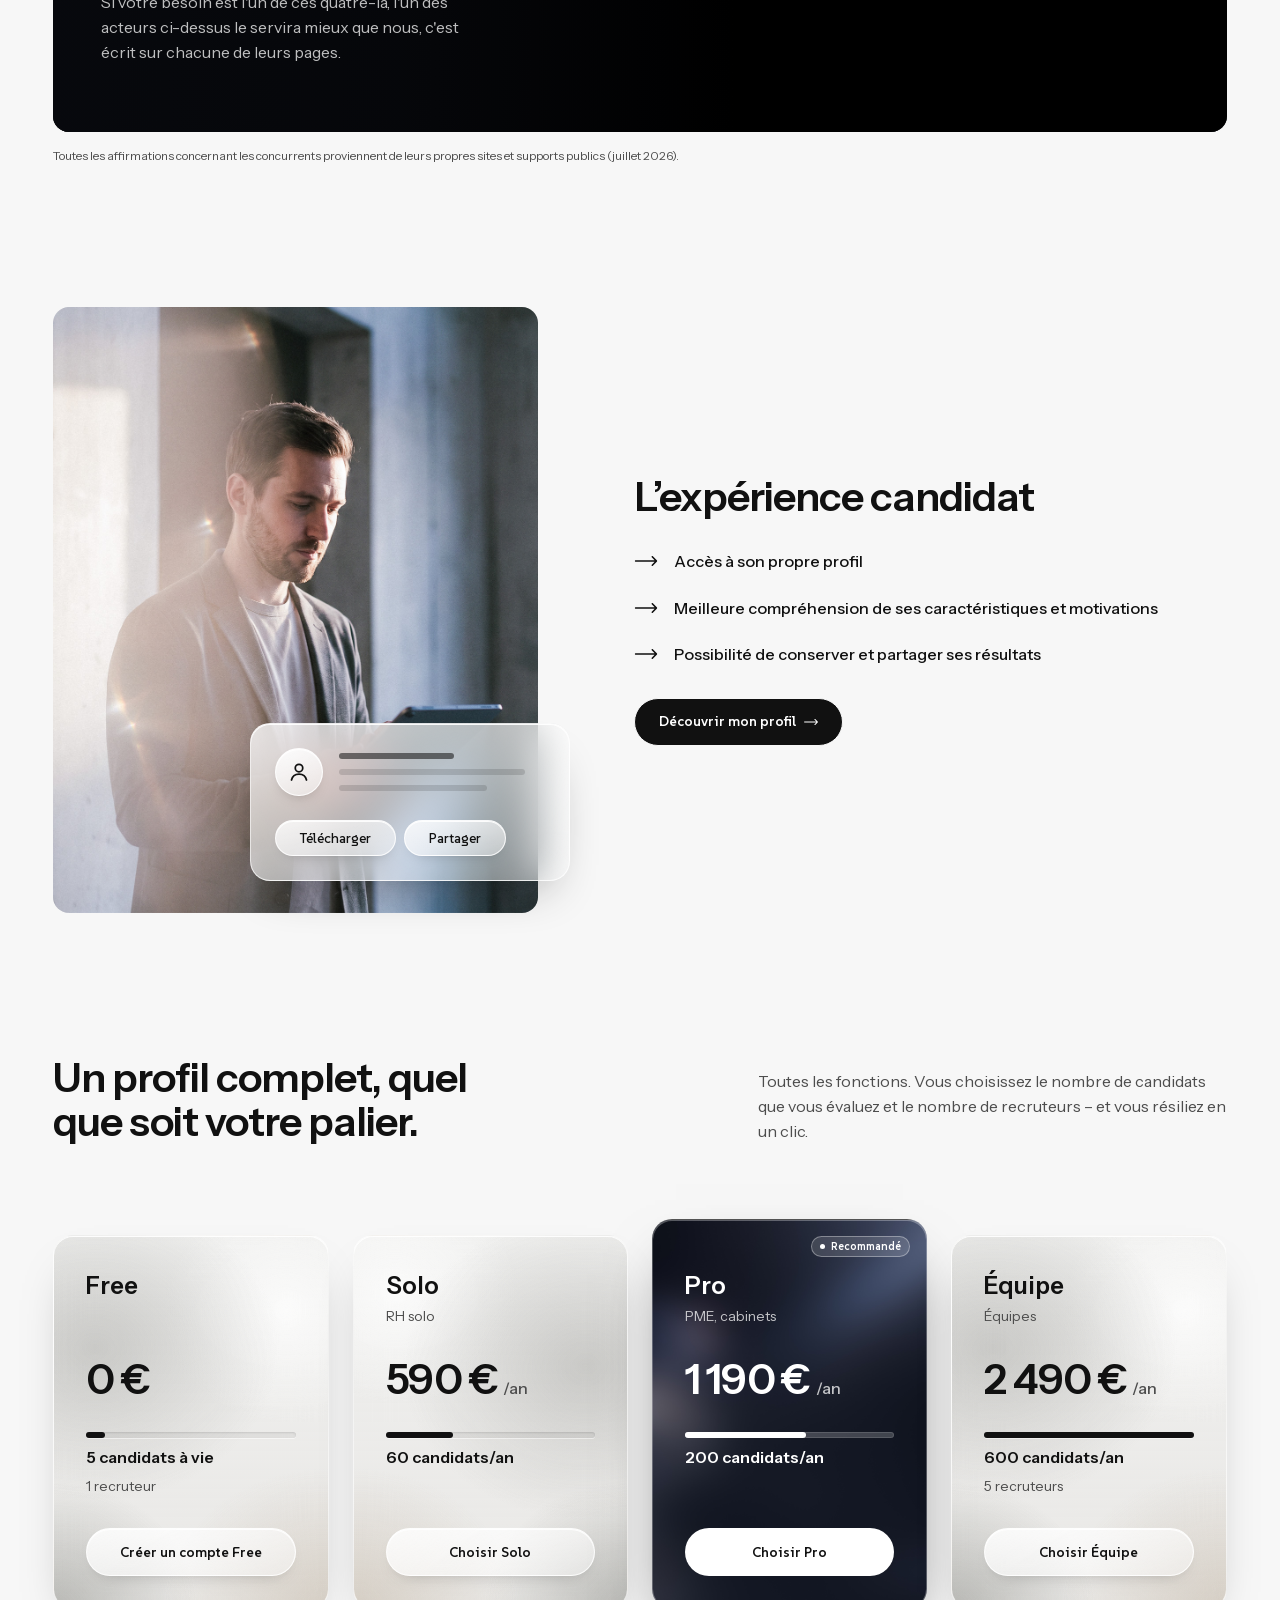
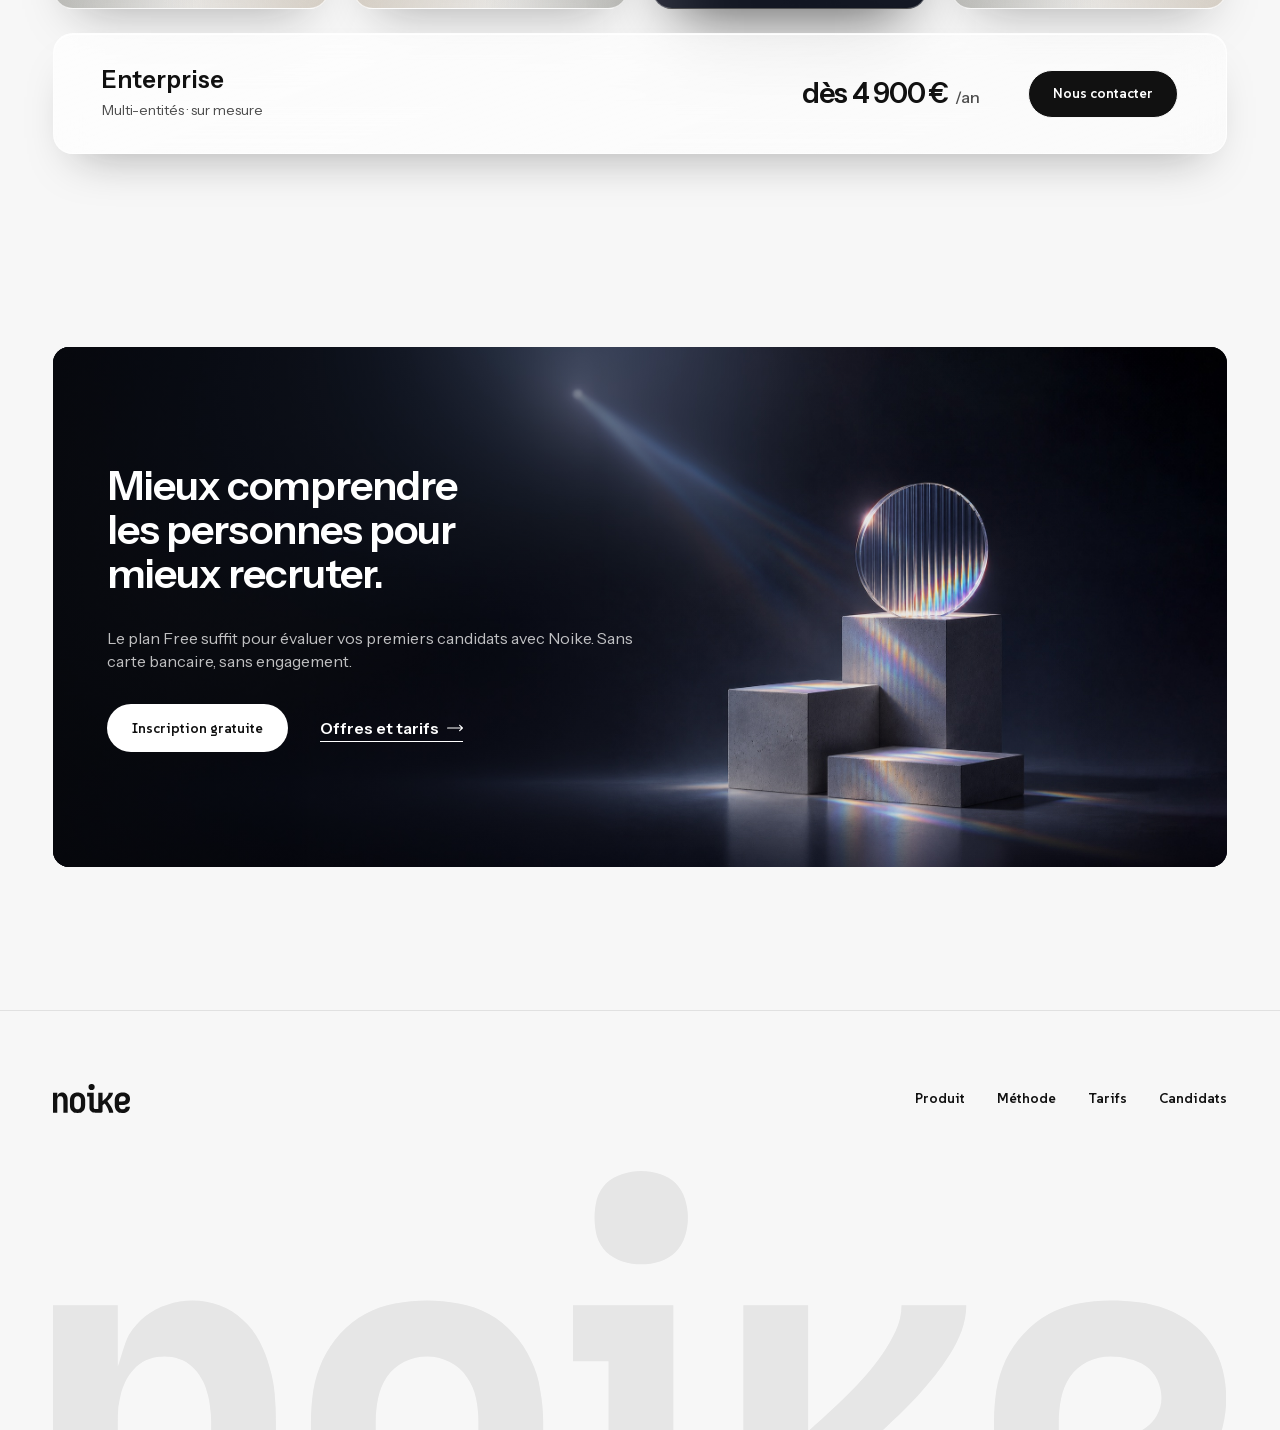
==== commit ce56f88f: "Page Produit : hero, sept étapes, fonctionnalités, candidat, tarifs, CTA ; menu Produit relié Co-Aut" ====
--- a/index.html
+++ b/index.html
@@ -17,7 +17,7 @@
   <link rel="stylesheet" href="css/base.css">
   <link rel="stylesheet" href="css/components.css">
   <link rel="stylesheet" href="css/sections.css">
-  <link rel="stylesheet" href="css/guide.css?v=3">
+  <link rel="stylesheet" href="css/guide.css?v=4">
   <link rel="stylesheet" href="css/page.css?v=68">
 </head>
 <body>
@@ -54,7 +54,7 @@
     <button class="nav-toggle" type="button" aria-expanded="false" aria-controls="menu">Menu</button>
     <nav class="nav" id="menu" aria-label="Navigation principale">
       <ul class="nav__list">
-        <li><a class="nav__link" href="#">Produit</a></li>
+        <li><a class="nav__link" href="produit.html">Produit</a></li>
         <li><a class="nav__link" href="#">Méthode</a></li>
         <li><a class="nav__link" href="#tarifs">Tarifs</a></li>
         <li><a class="nav__link" href="#">Candidats</a></li>
@@ -642,7 +642,7 @@
     <div class="site-footer__inner">
       <a class="logo" href="#" aria-label="Noike — accueil"><svg viewBox="0 0 76.8401 28.97" aria-hidden="true"><use href="#logo"/></svg></a>
       <nav class="site-footer__links" aria-label="Pied de page">
-        <a class="nav__link" href="#">Produit</a>
+        <a class="nav__link" href="produit.html">Produit</a>
         <a class="nav__link" href="#">Méthode</a>
         <a class="nav__link" href="#tarifs">Tarifs</a>
         <a class="nav__link" href="#">Candidats</a>
--- a/css/page.css
+++ b/css/page.css
@@ -1138,8 +1138,8 @@
   gap: var(--gap-s);
   align-items: start;
   transition:
-    opacity 600ms var(--ease-out) calc(var(--k) * 180ms + 200ms),
-    transform 600ms var(--ease-out) calc(var(--k) * 180ms + 200ms);
+    opacity 1200ms var(--ease-out) calc(var(--k) * 180ms + 200ms),
+    transform 1200ms var(--ease-out) calc(var(--k) * 180ms + 200ms);
 }
 
 .thread__row--reply {
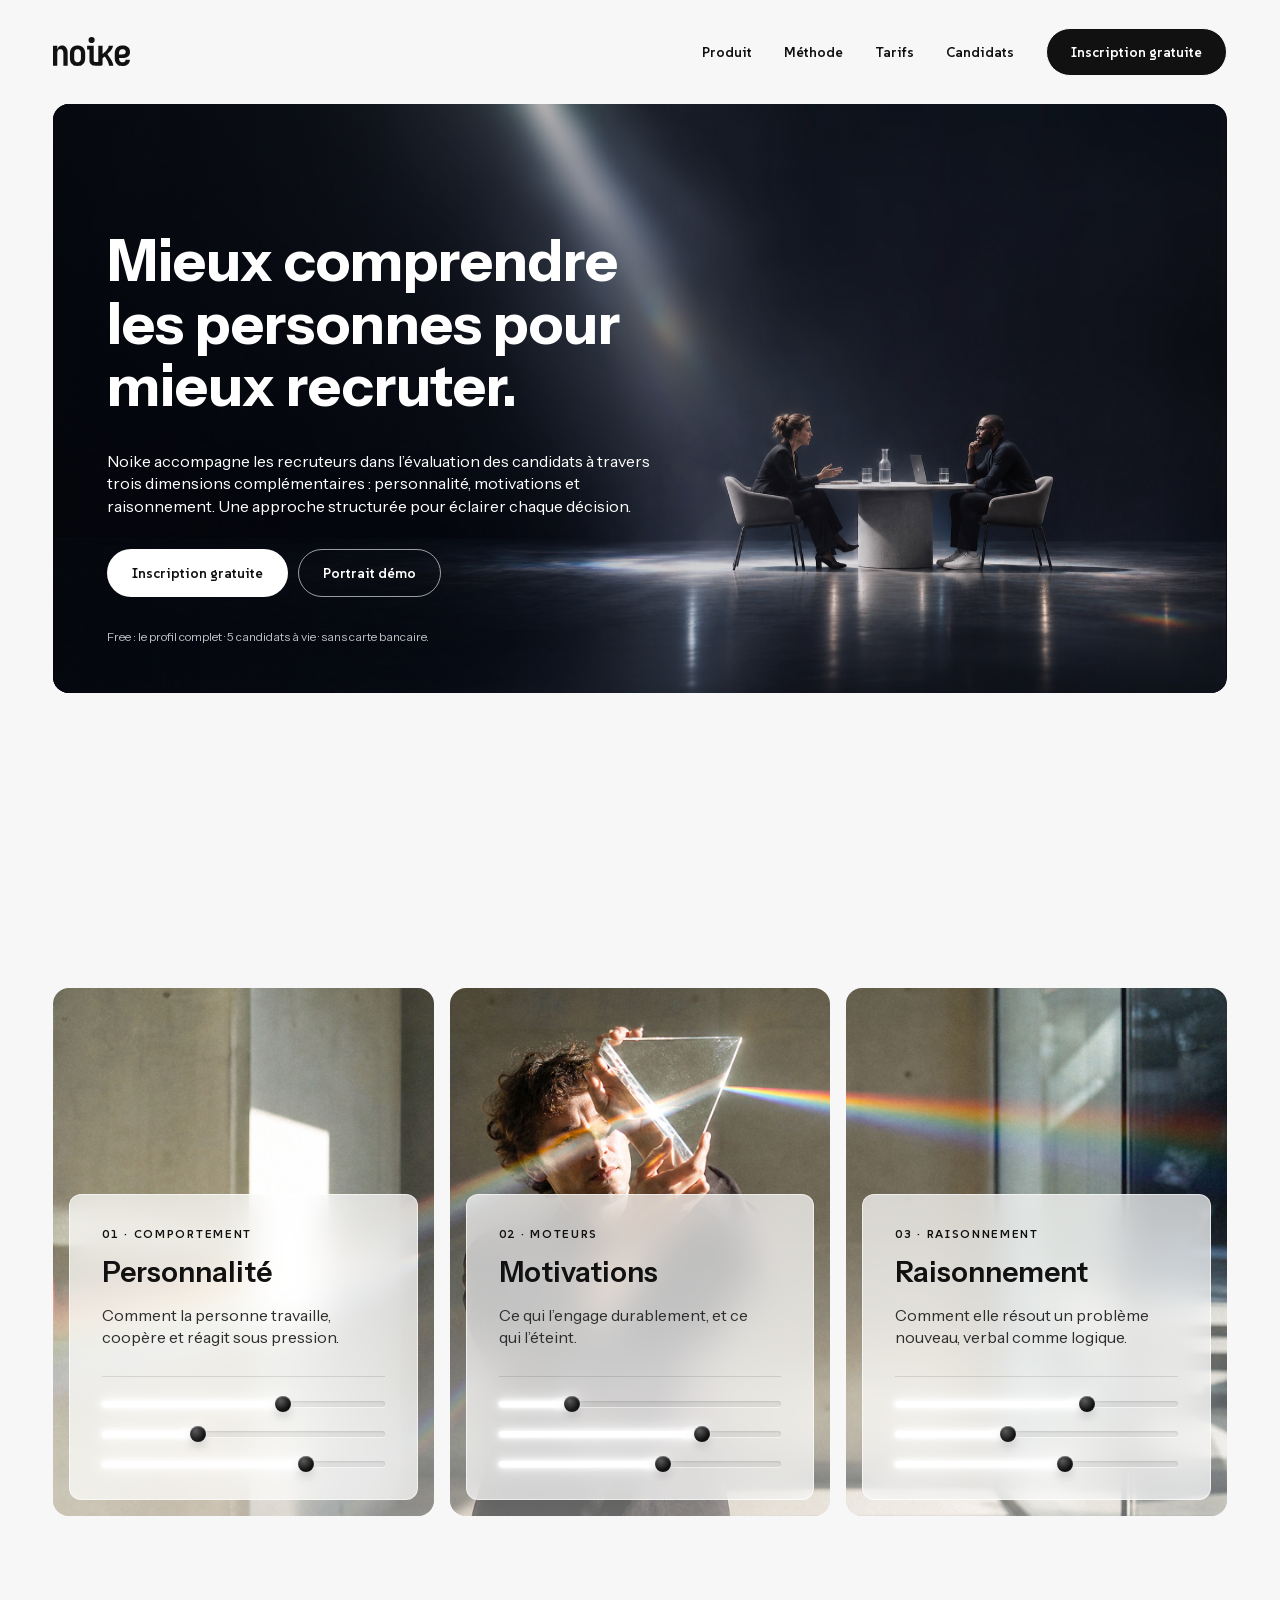
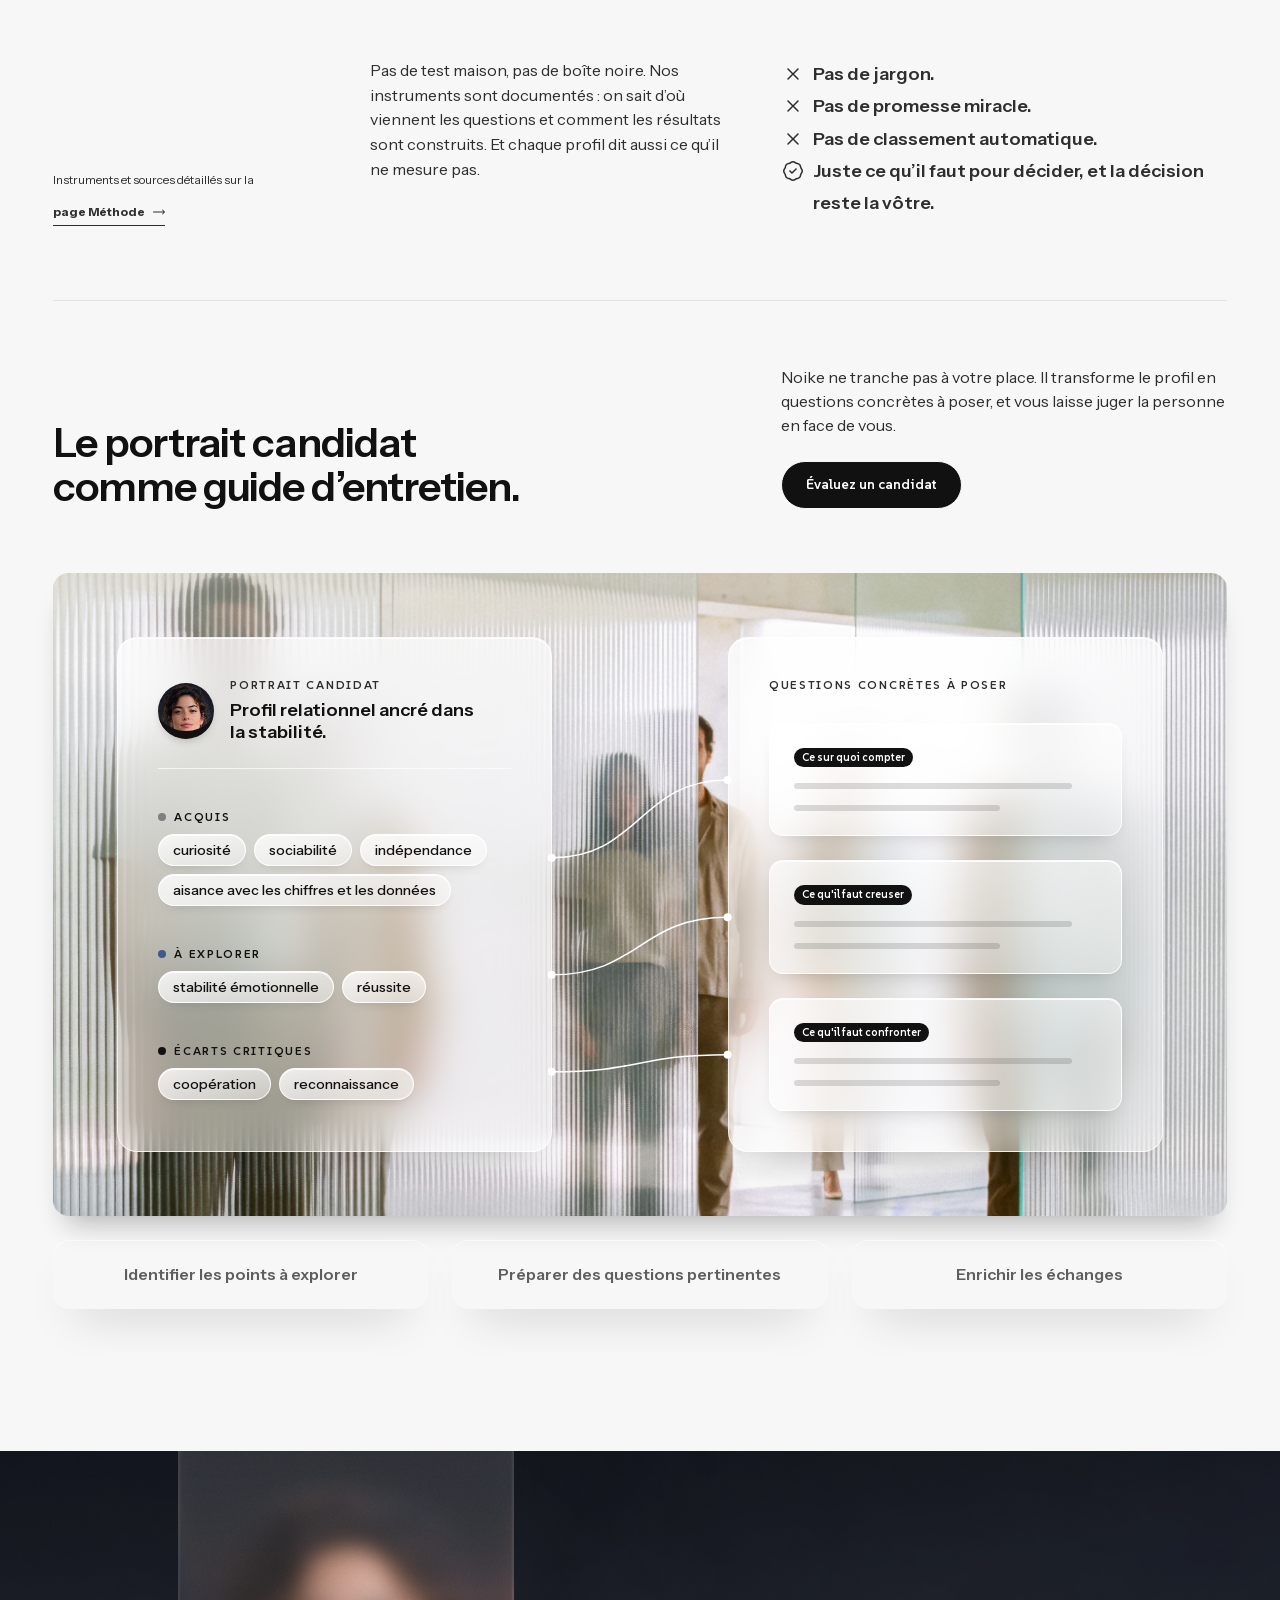
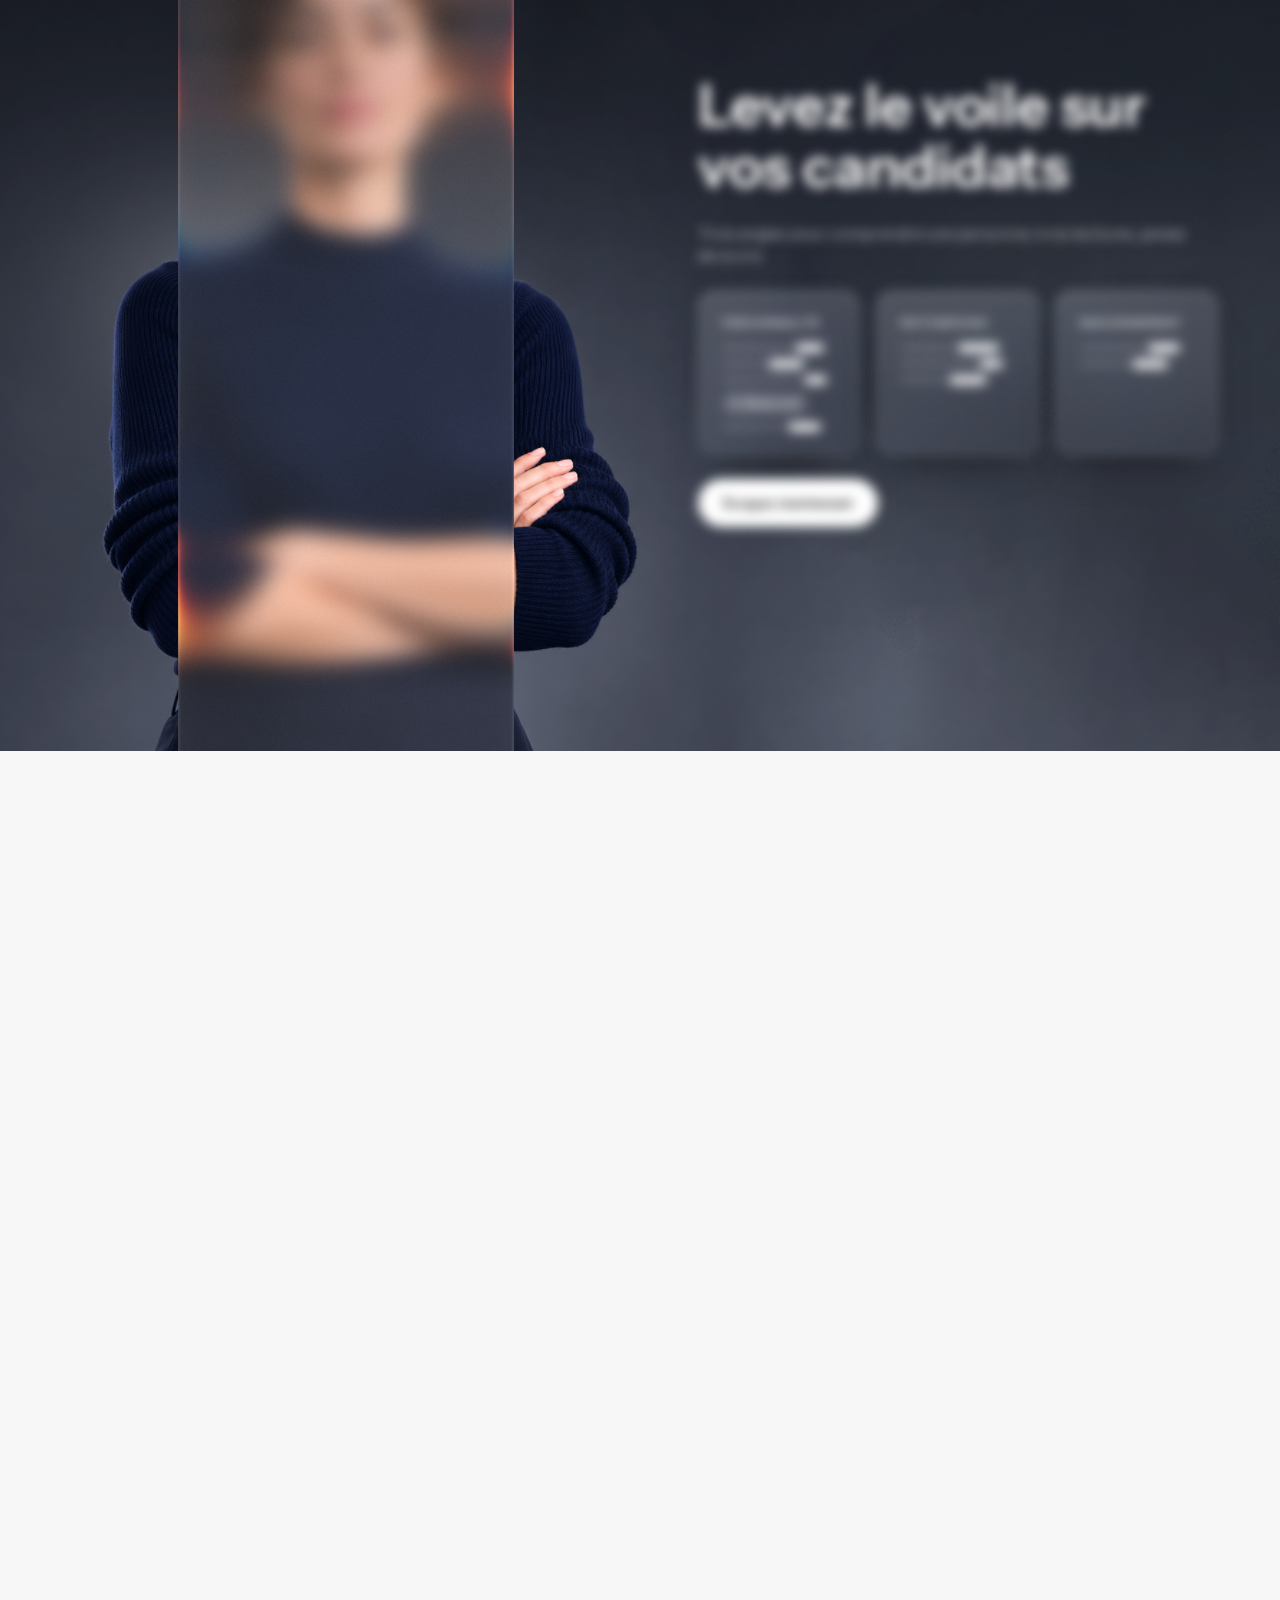
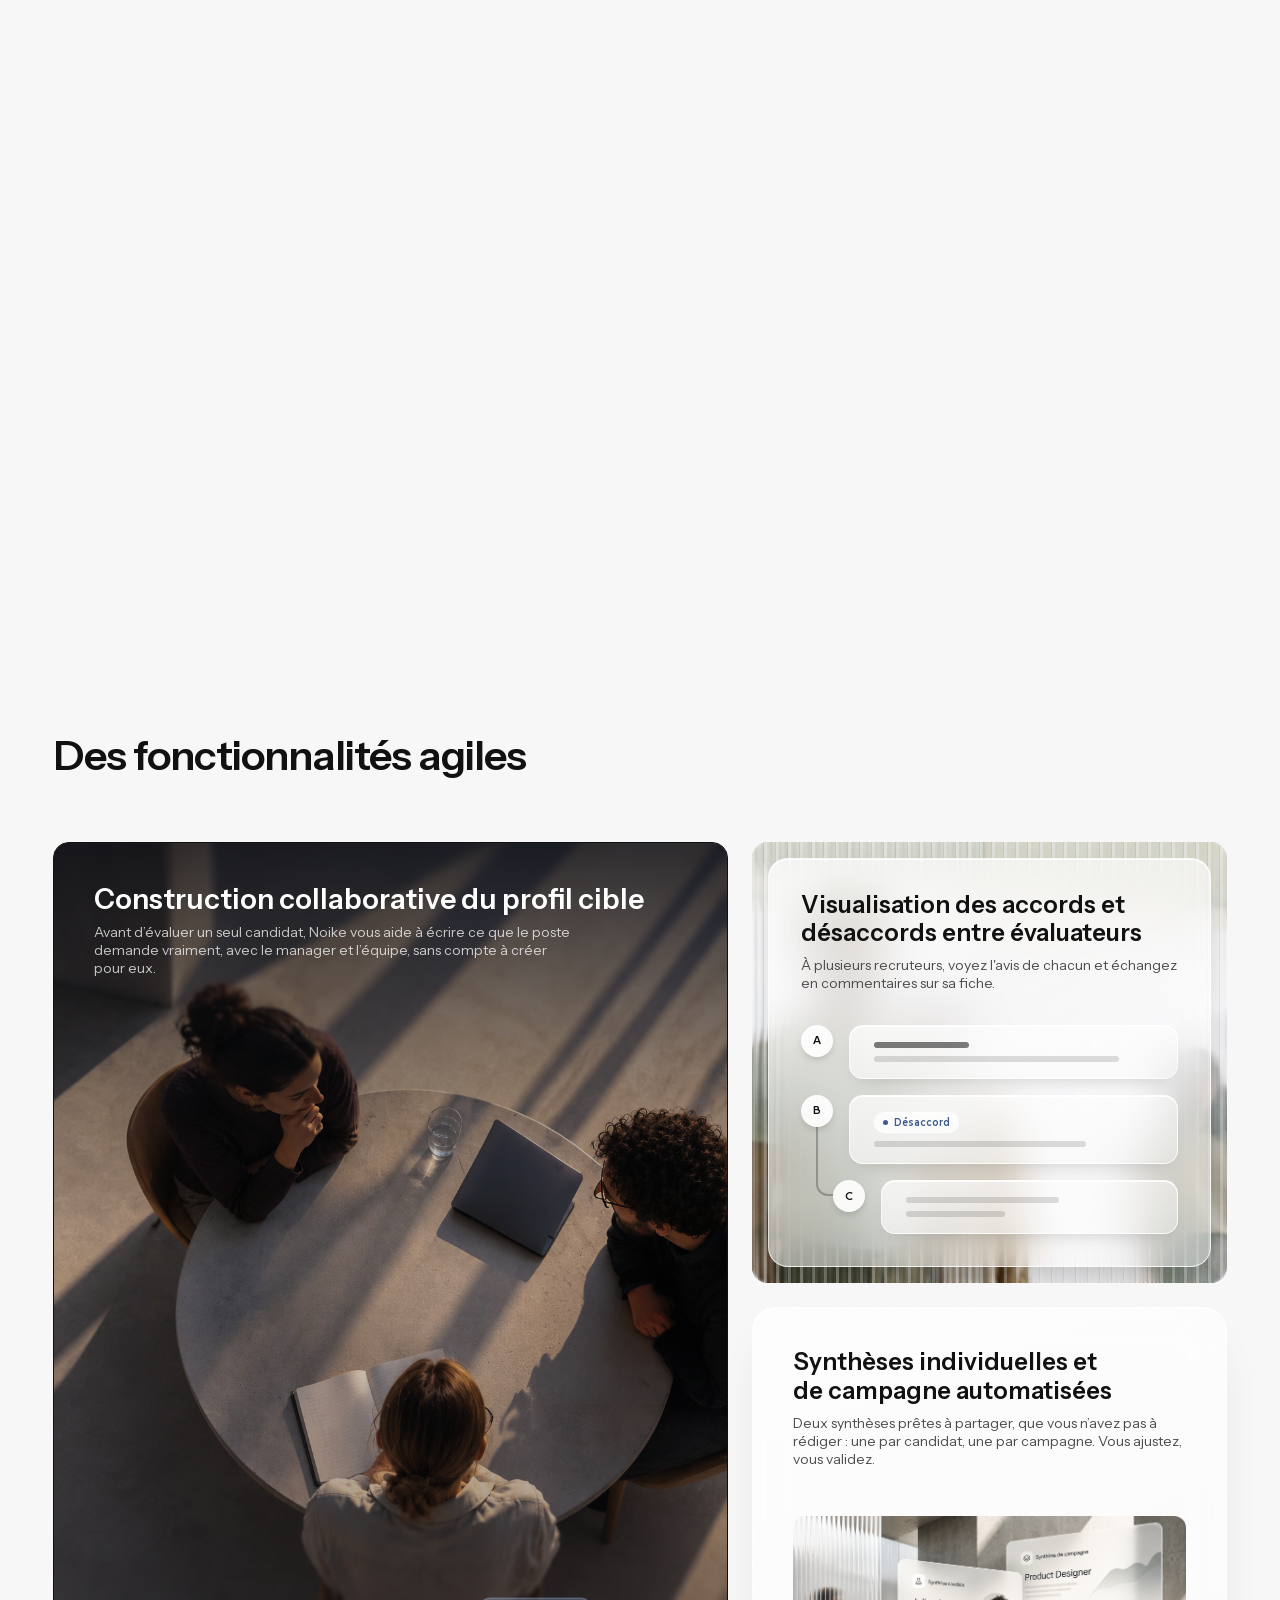
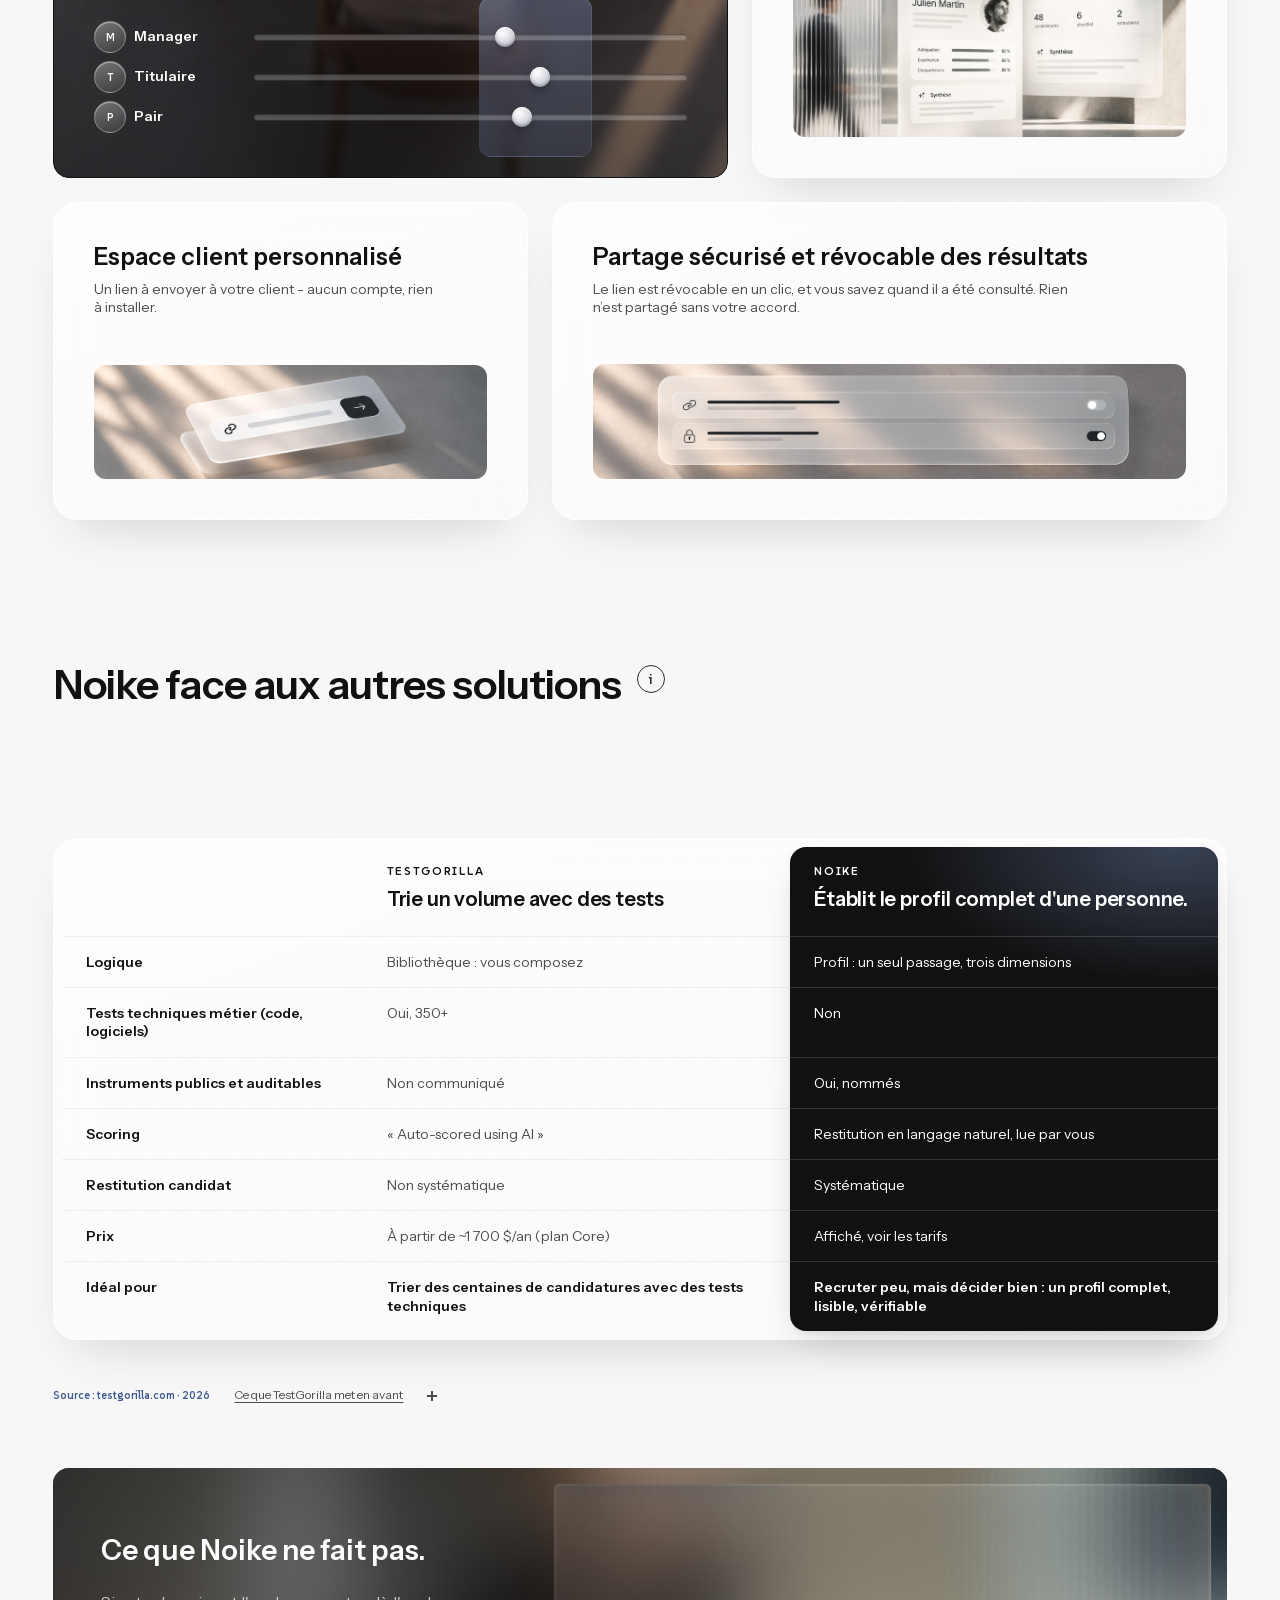
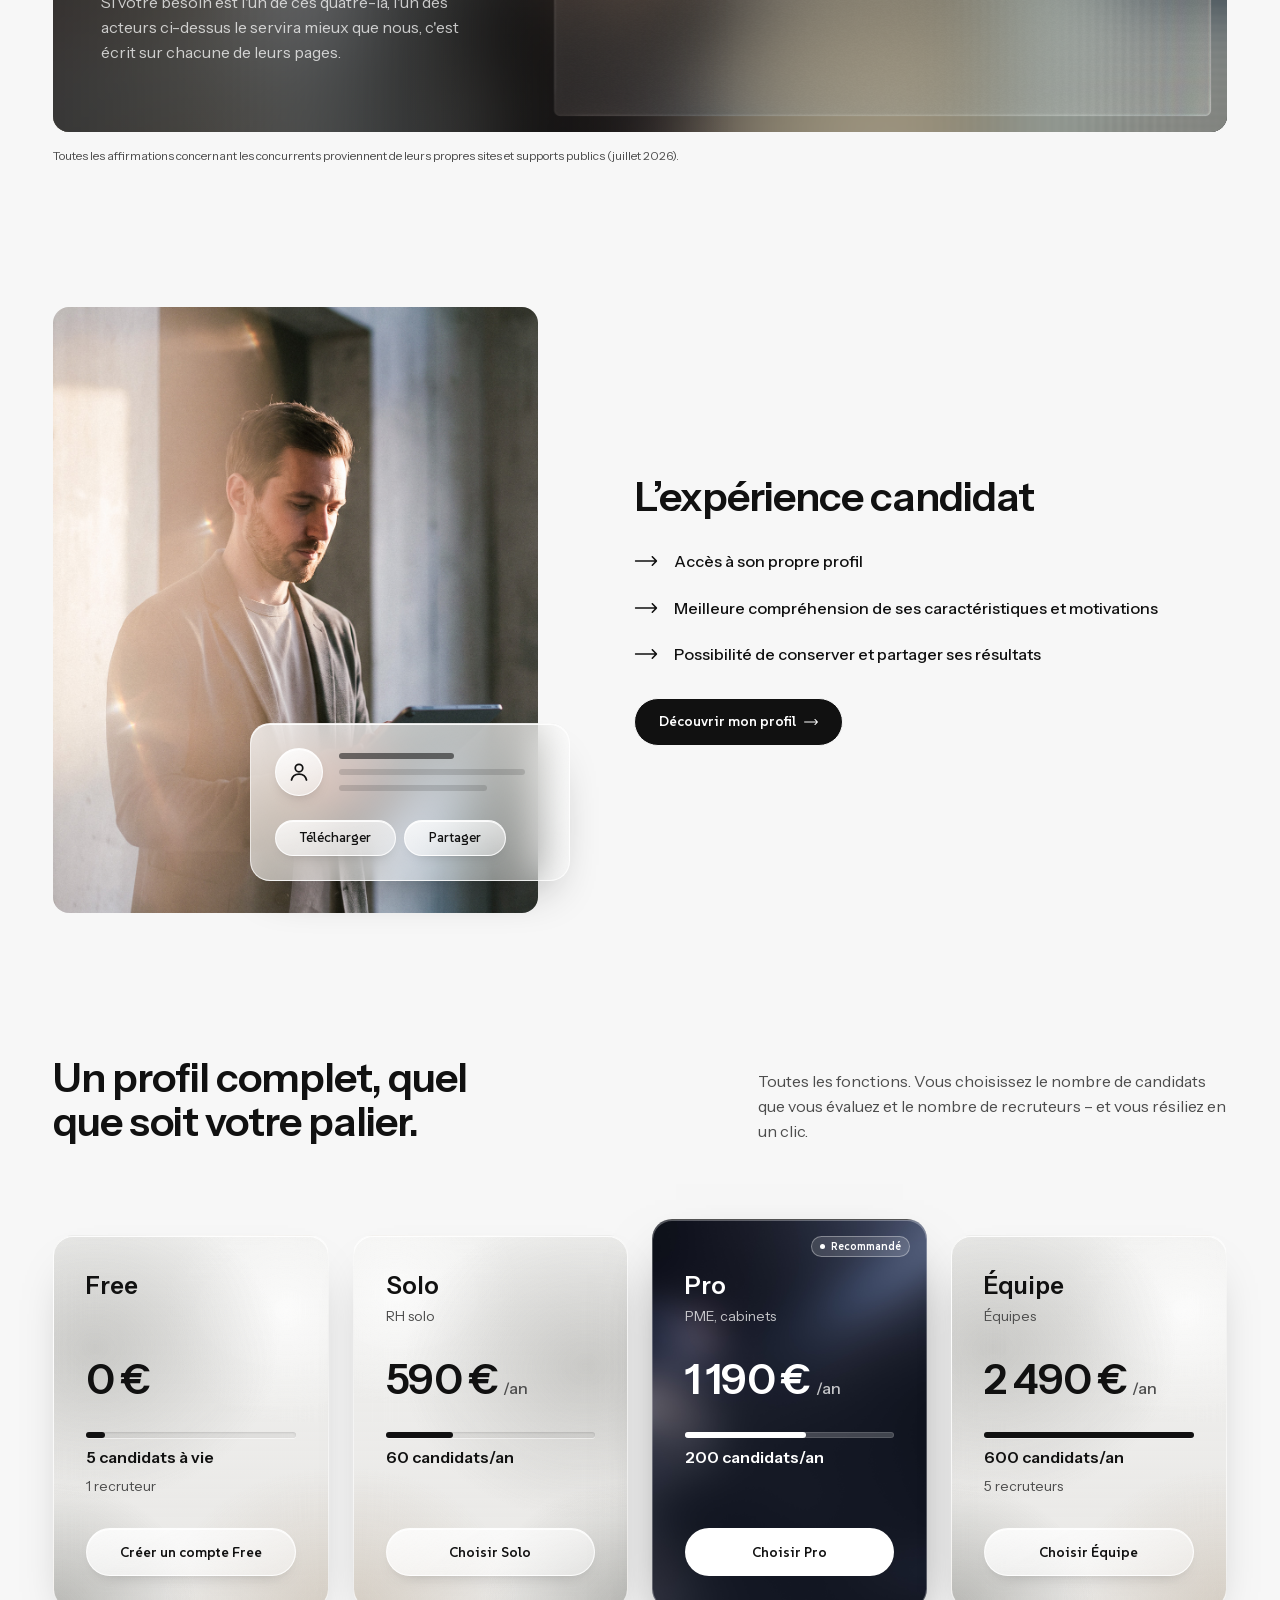
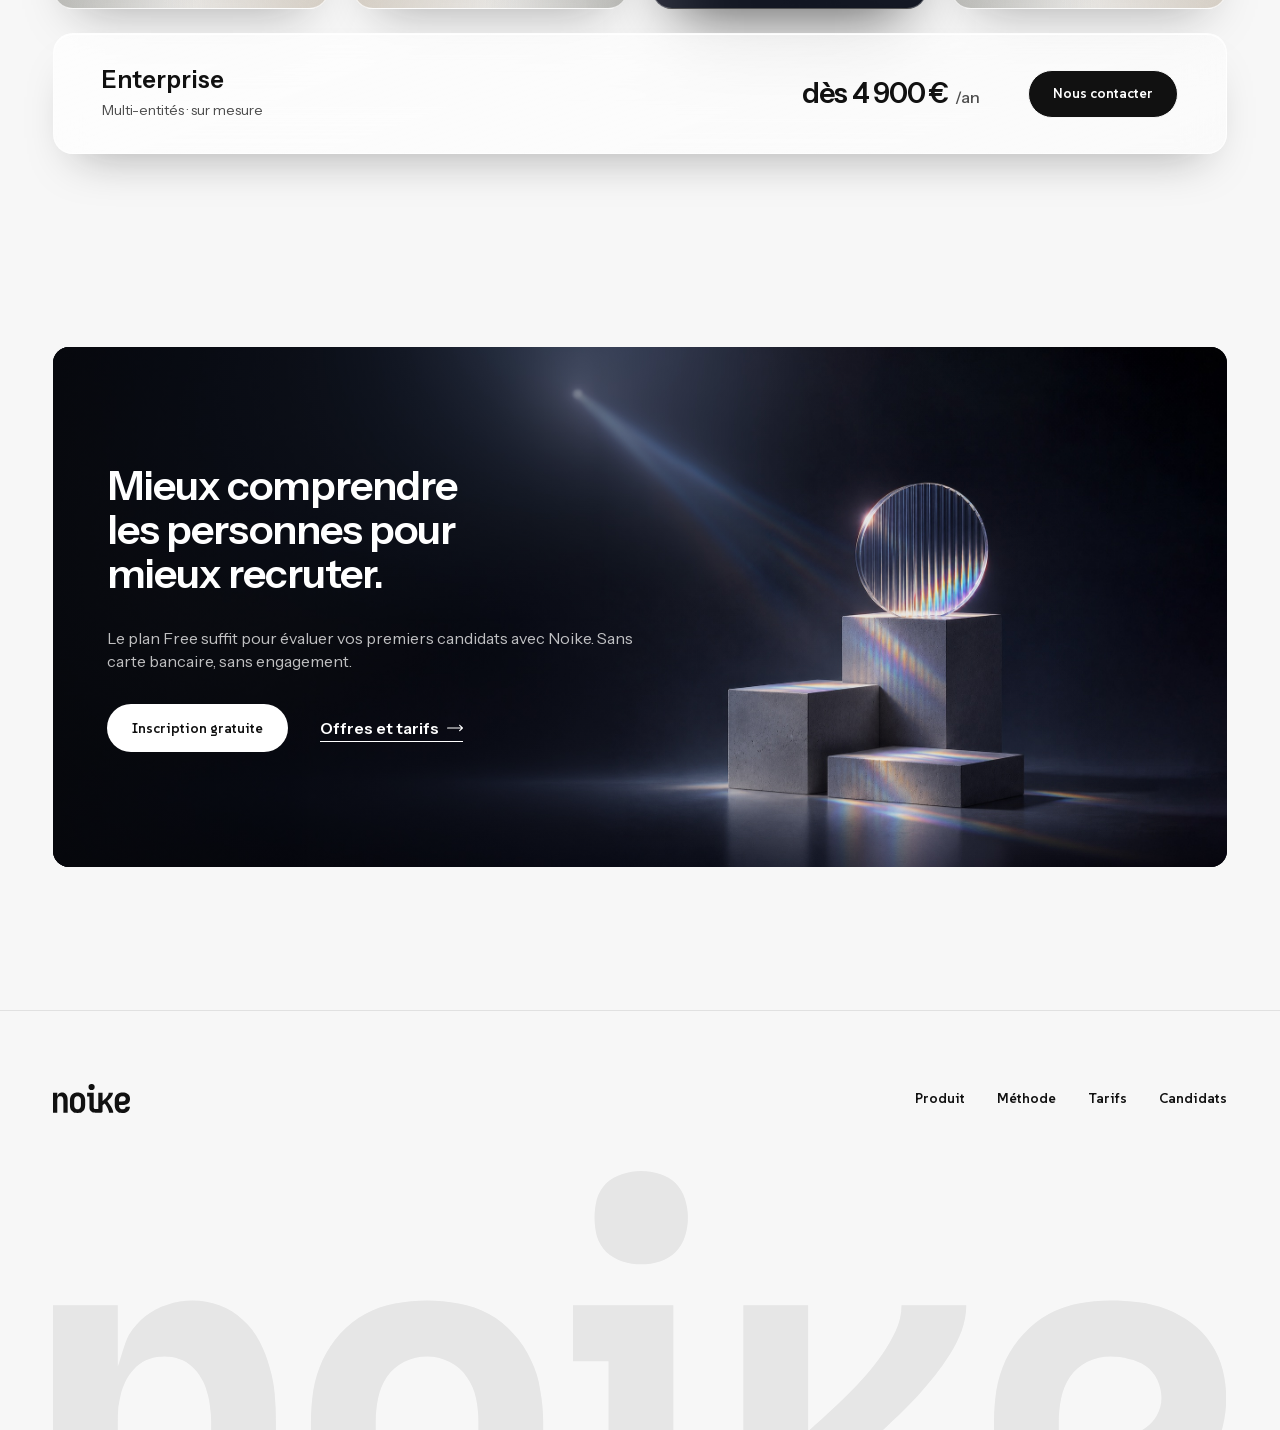
==== commit a57fb182: "Avatar du portrait candidat : lever-voile.jpg à la place de voile-3.jpg (supprimée) Co-Authored-By: " ====
--- a/index.html
+++ b/index.html
@@ -18,7 +18,7 @@
   <link rel="stylesheet" href="css/components.css">
   <link rel="stylesheet" href="css/sections.css">
   <link rel="stylesheet" href="css/guide.css?v=4">
-  <link rel="stylesheet" href="css/page.css?v=68">
+  <link rel="stylesheet" href="css/page.css?v=69">
 </head>
 <body>
 <svg xmlns="http://www.w3.org/2000/svg" style="display:none" aria-hidden="true">
--- a/css/tokens.css
+++ b/css/tokens.css
@@ -42,6 +42,7 @@
   --color-grey-300: #dddddd;
   --color-grey-700: #5e5e5e;
   --color-grey-800: #2e2e2e;
+  --color-grey-900: #262526;
   --color-grey-1000: #1f1d1e;
   --color-primary-100: #dfe9ff;
   --color-primary-200: #a4b4d4;
@@ -65,6 +66,11 @@
   --color-on-dark-muted: rgba(255, 255, 255, 0.74);
   --color-on-dark-line: rgba(255, 255, 255, 0.16);
   --color-on-dark-surface: rgba(255, 255, 255, 0.06);
+
+  /* Pendants sur fond clair : le noir à la même opacité que le blanc des surfaces sombres */
+  --color-on-light-muted: rgba(17, 17, 17, 0.74);
+  --color-on-light-line: rgba(17, 17, 17, 0.26);
+  --color-on-light-surface: rgba(17, 17, 17, 0.12);
 
   /* Tailles de texte (maquette ÷ 16) */
   --fs-h1: clamp(calc(40rem / 16), 4.45vw, calc(64rem / 16));
--- a/css/page.css
+++ b/css/page.css
@@ -1341,7 +1341,7 @@
 .avatar--photo {
   width: calc(56rem / 16);
   height: calc(56rem / 16);
-  background: url("../assets/img/voile-3.jpg") -96px -26px / 400px auto no-repeat;
+  background: url("../assets/img/lever-voile.jpg") -78px -5px / 340px auto no-repeat;
   box-shadow: 0 6px 14px -6px rgba(17, 17, 17, 0.4), 0 0 0 3px rgba(255, 255, 255, 0.8);
 }
 
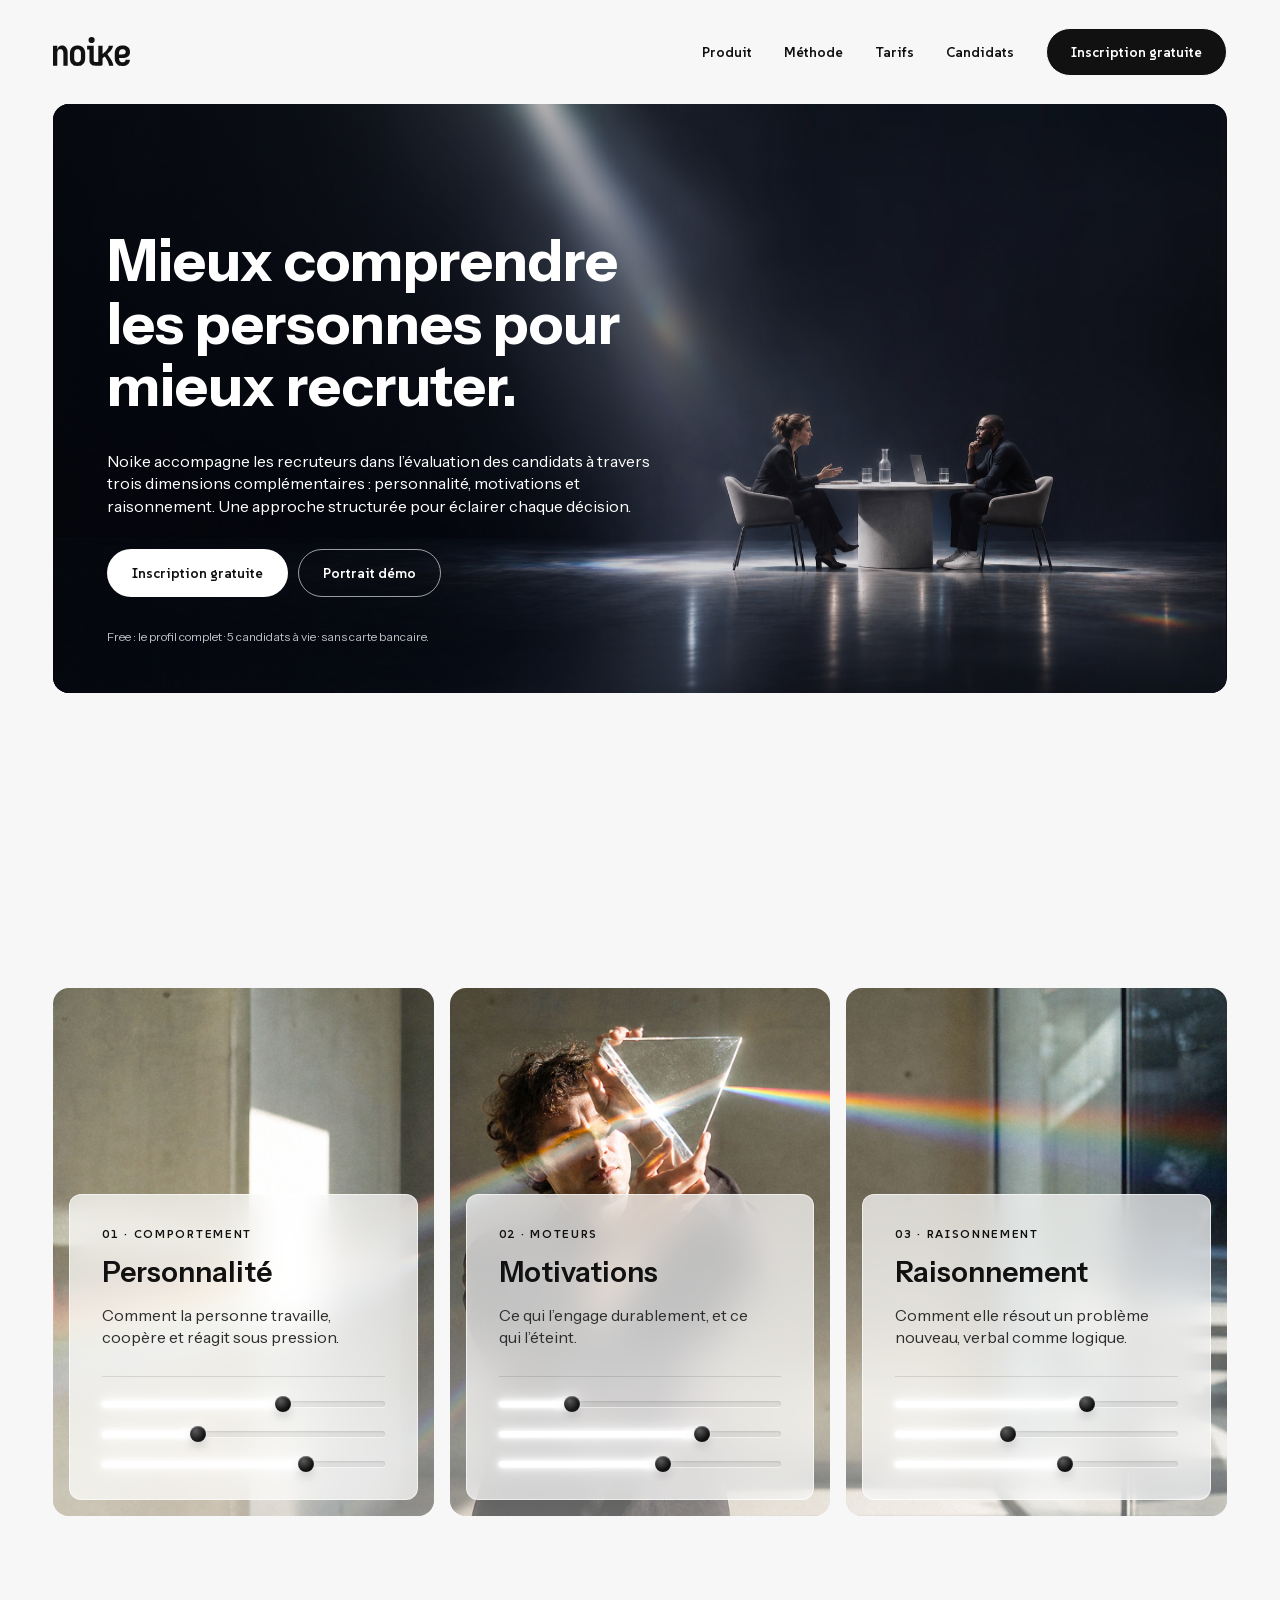
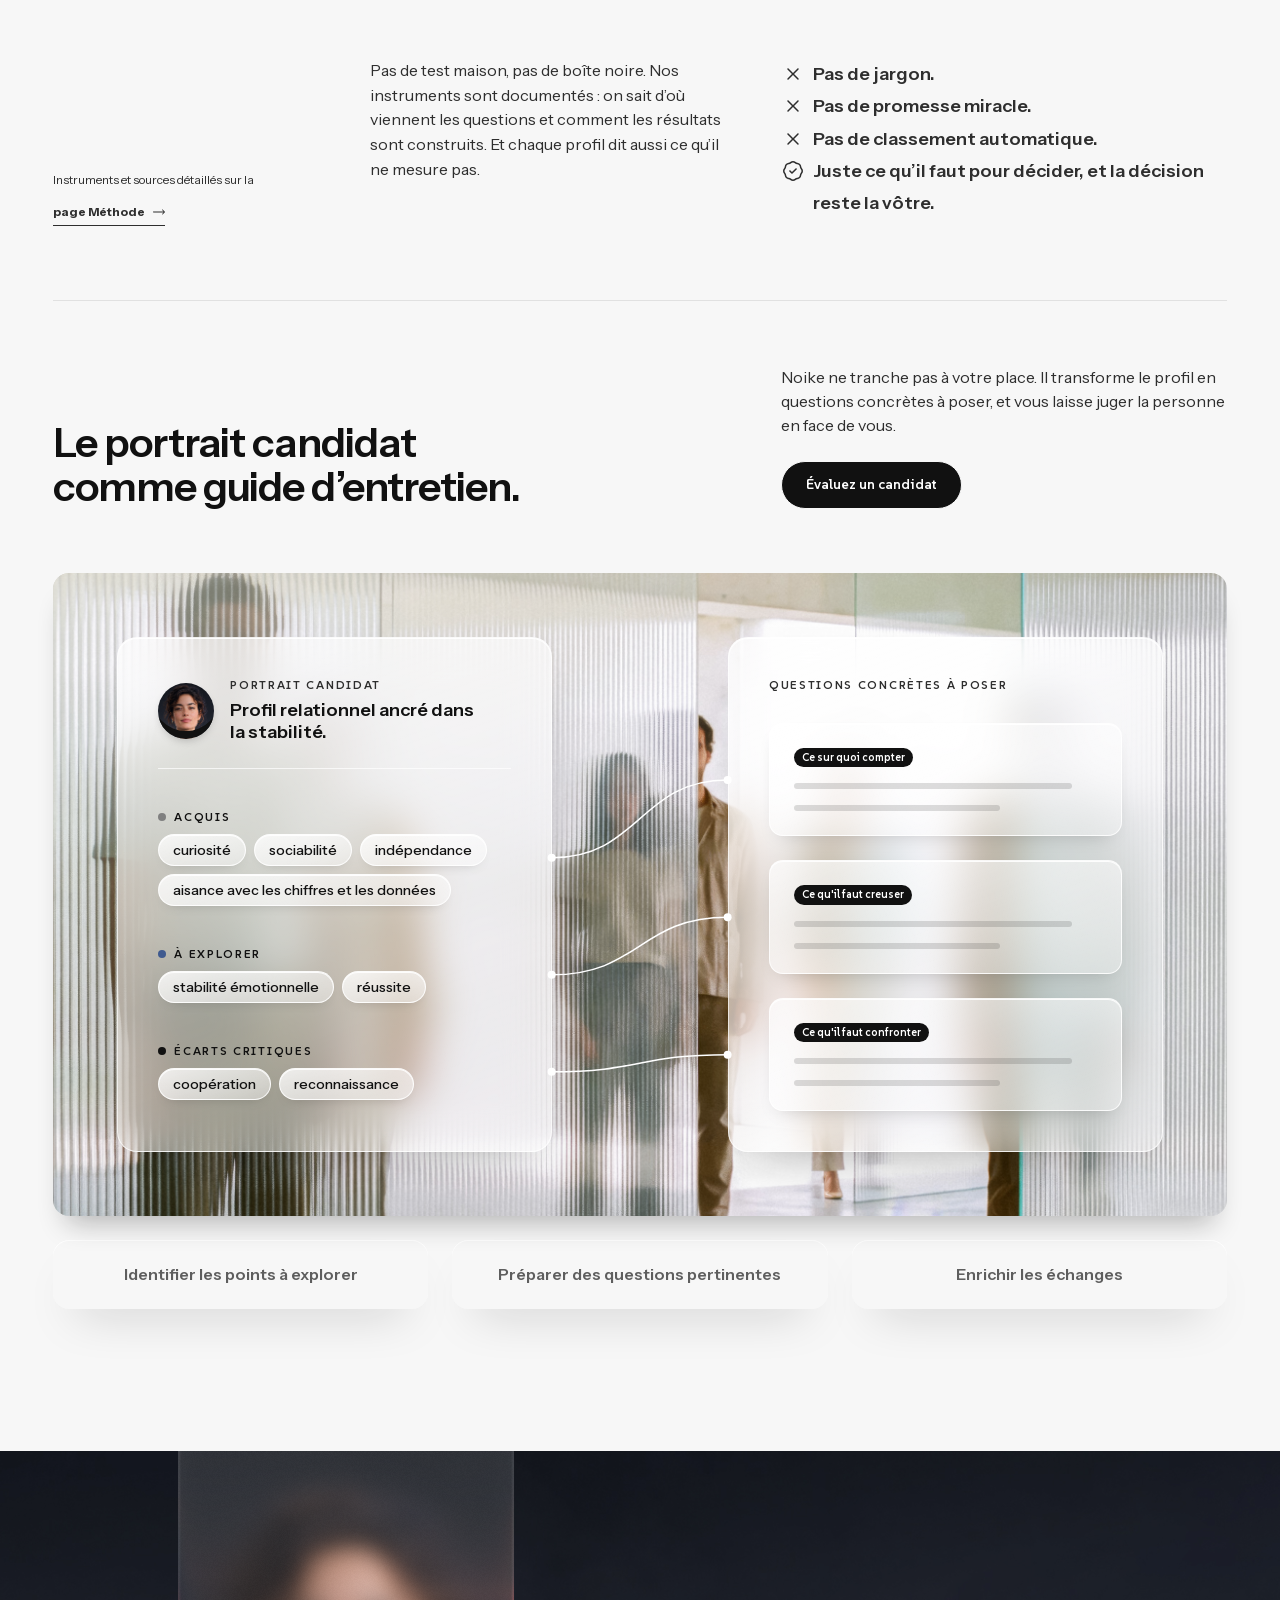
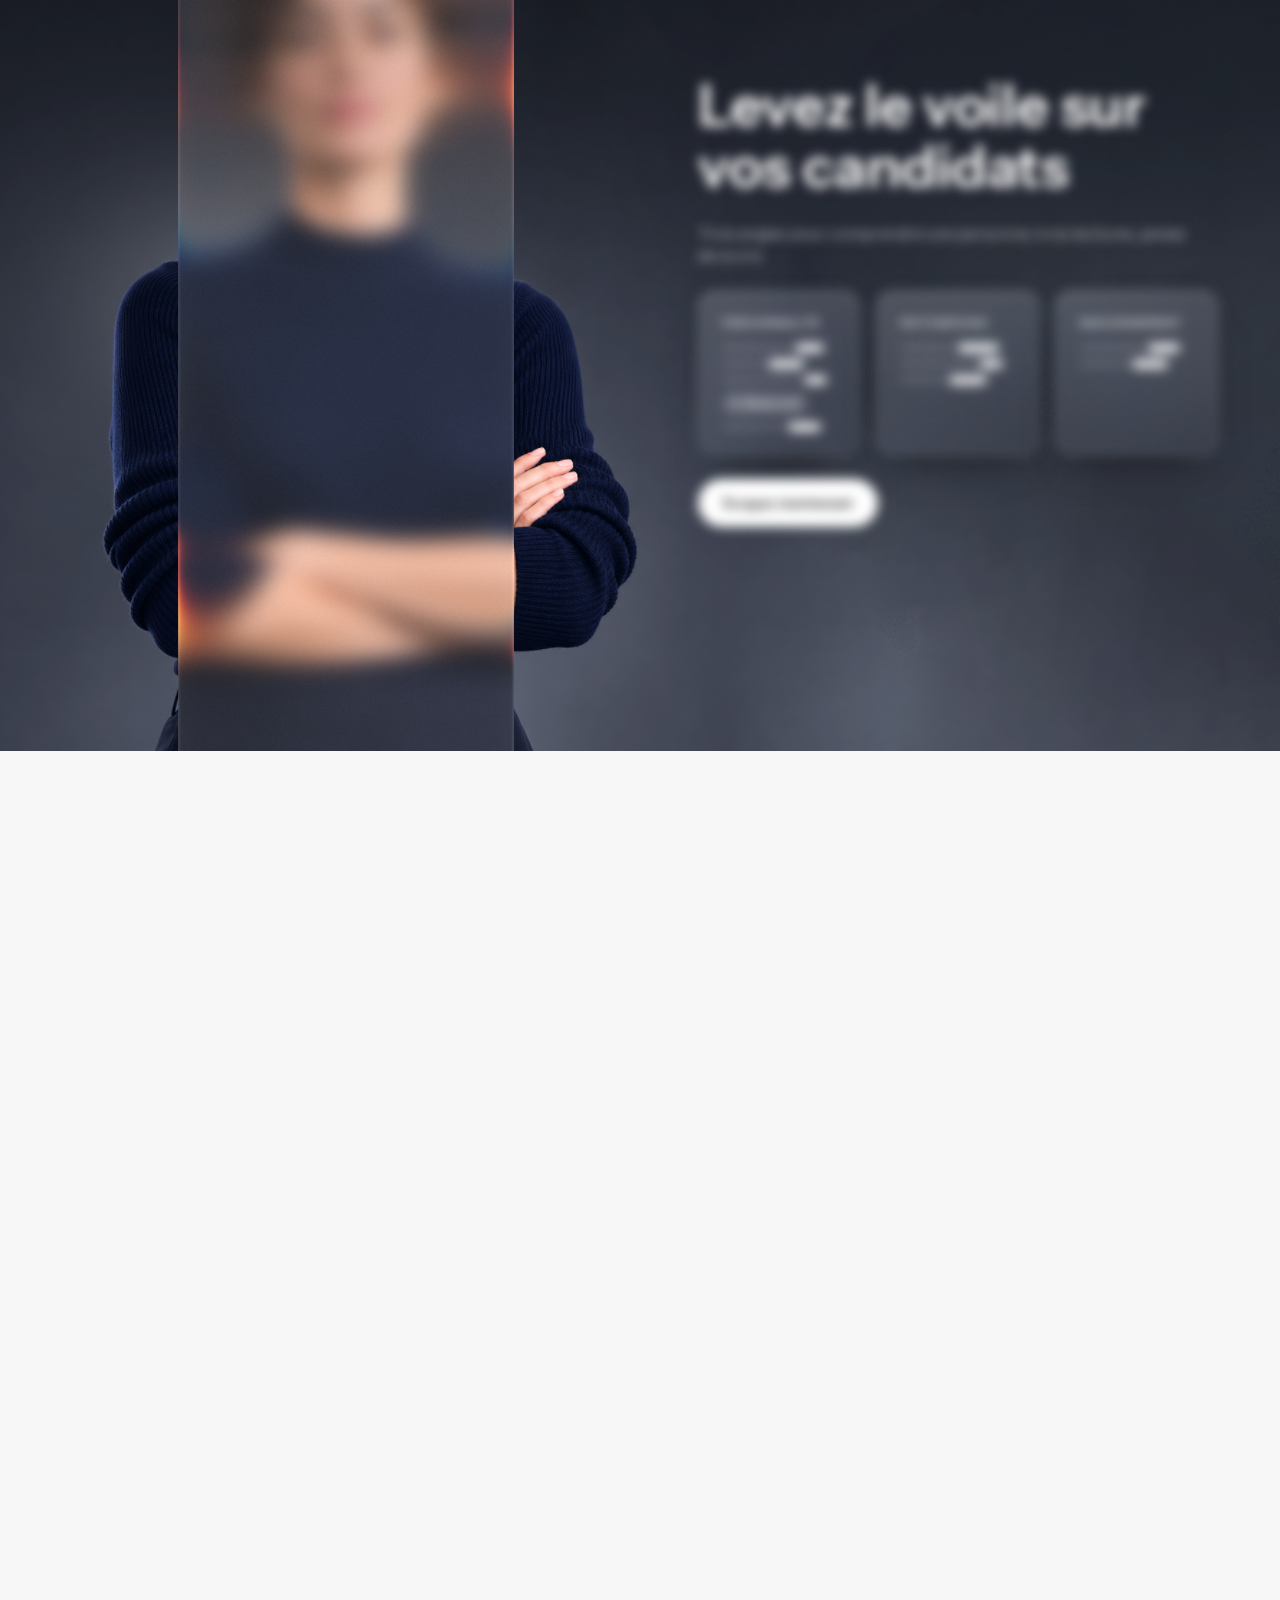
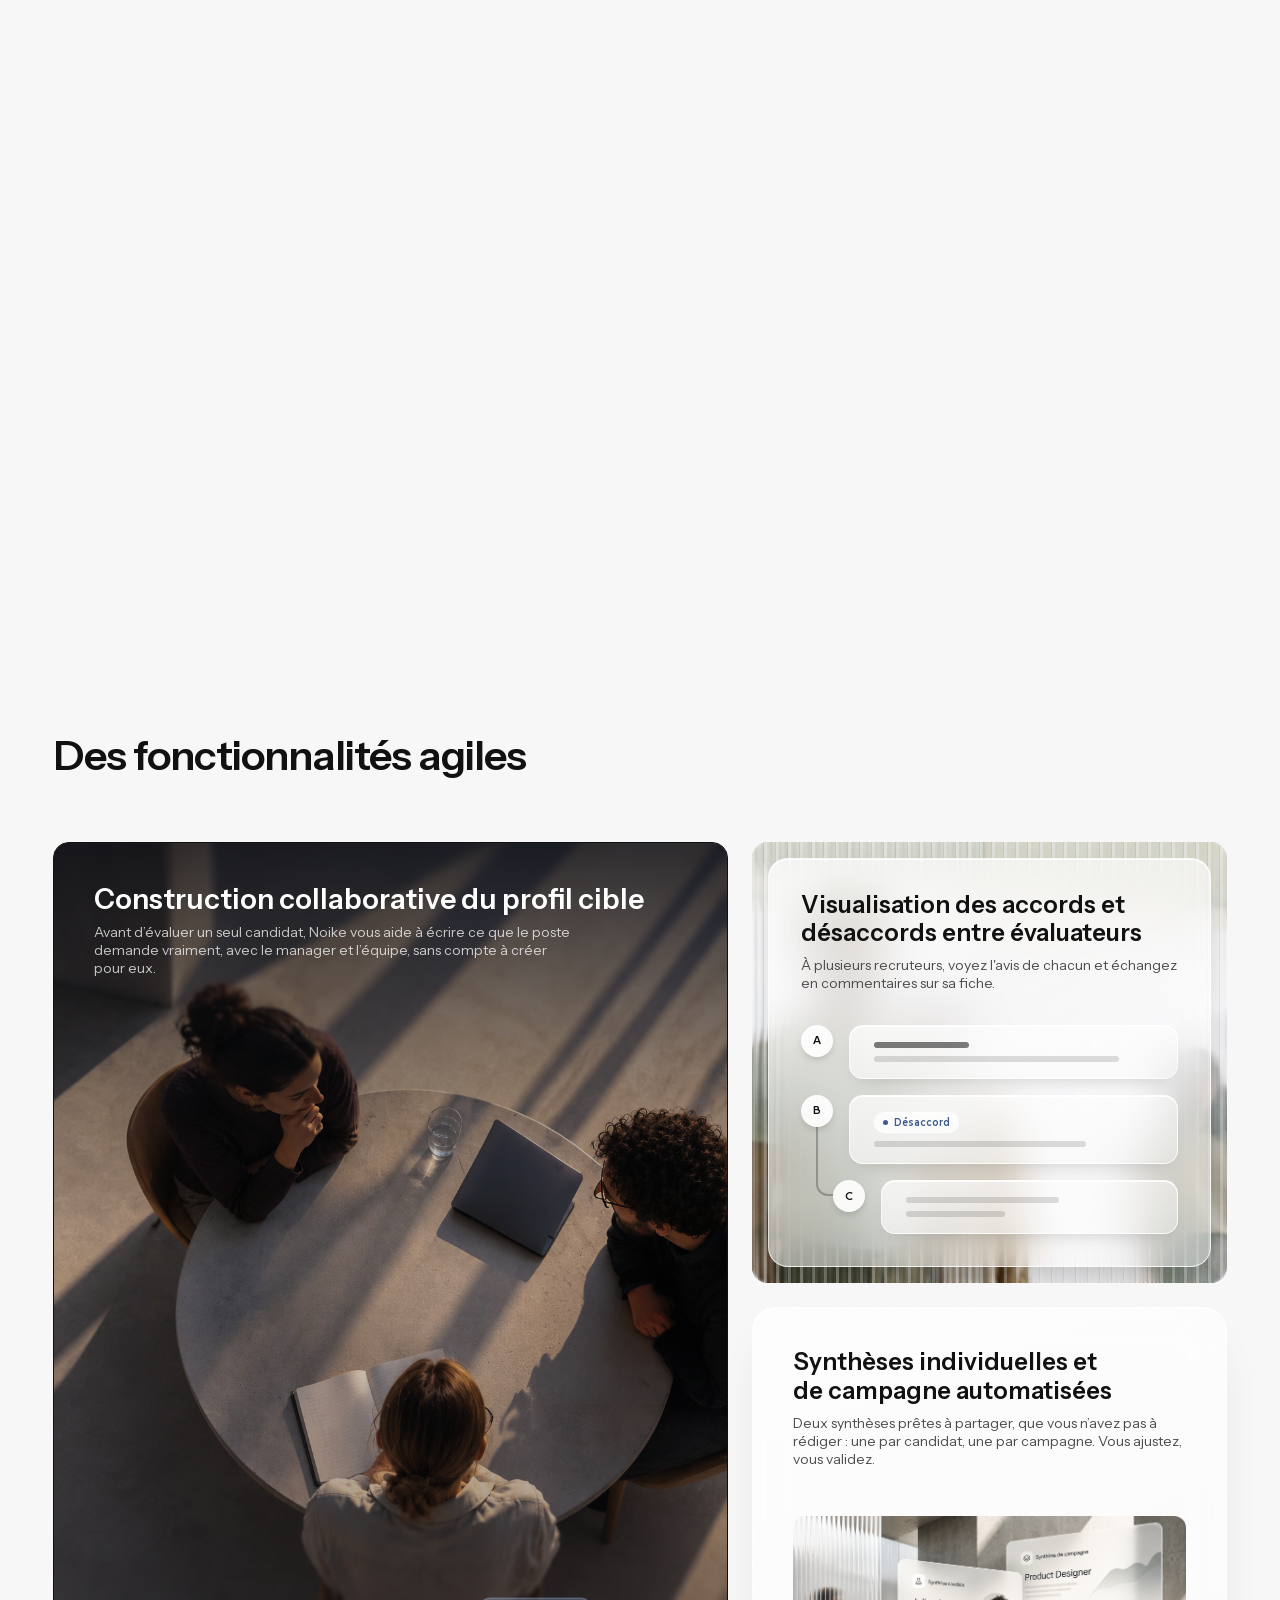
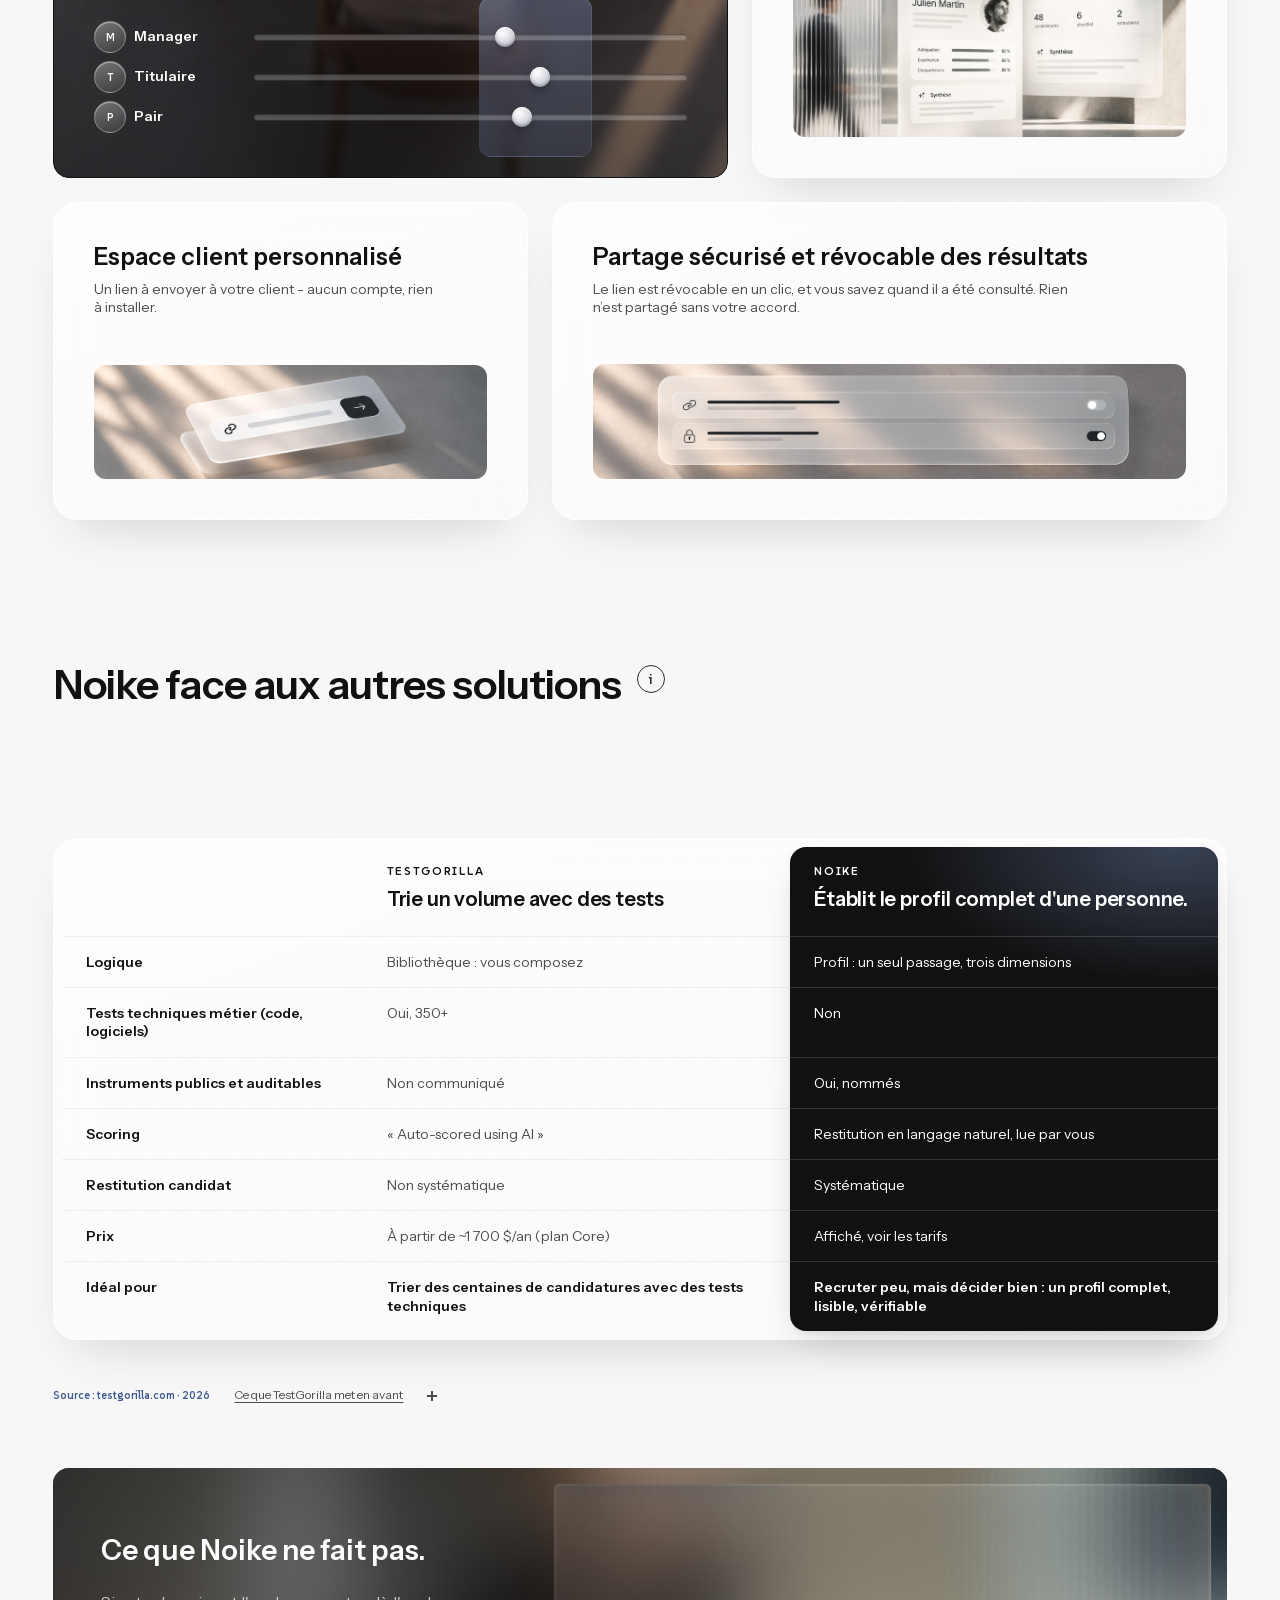
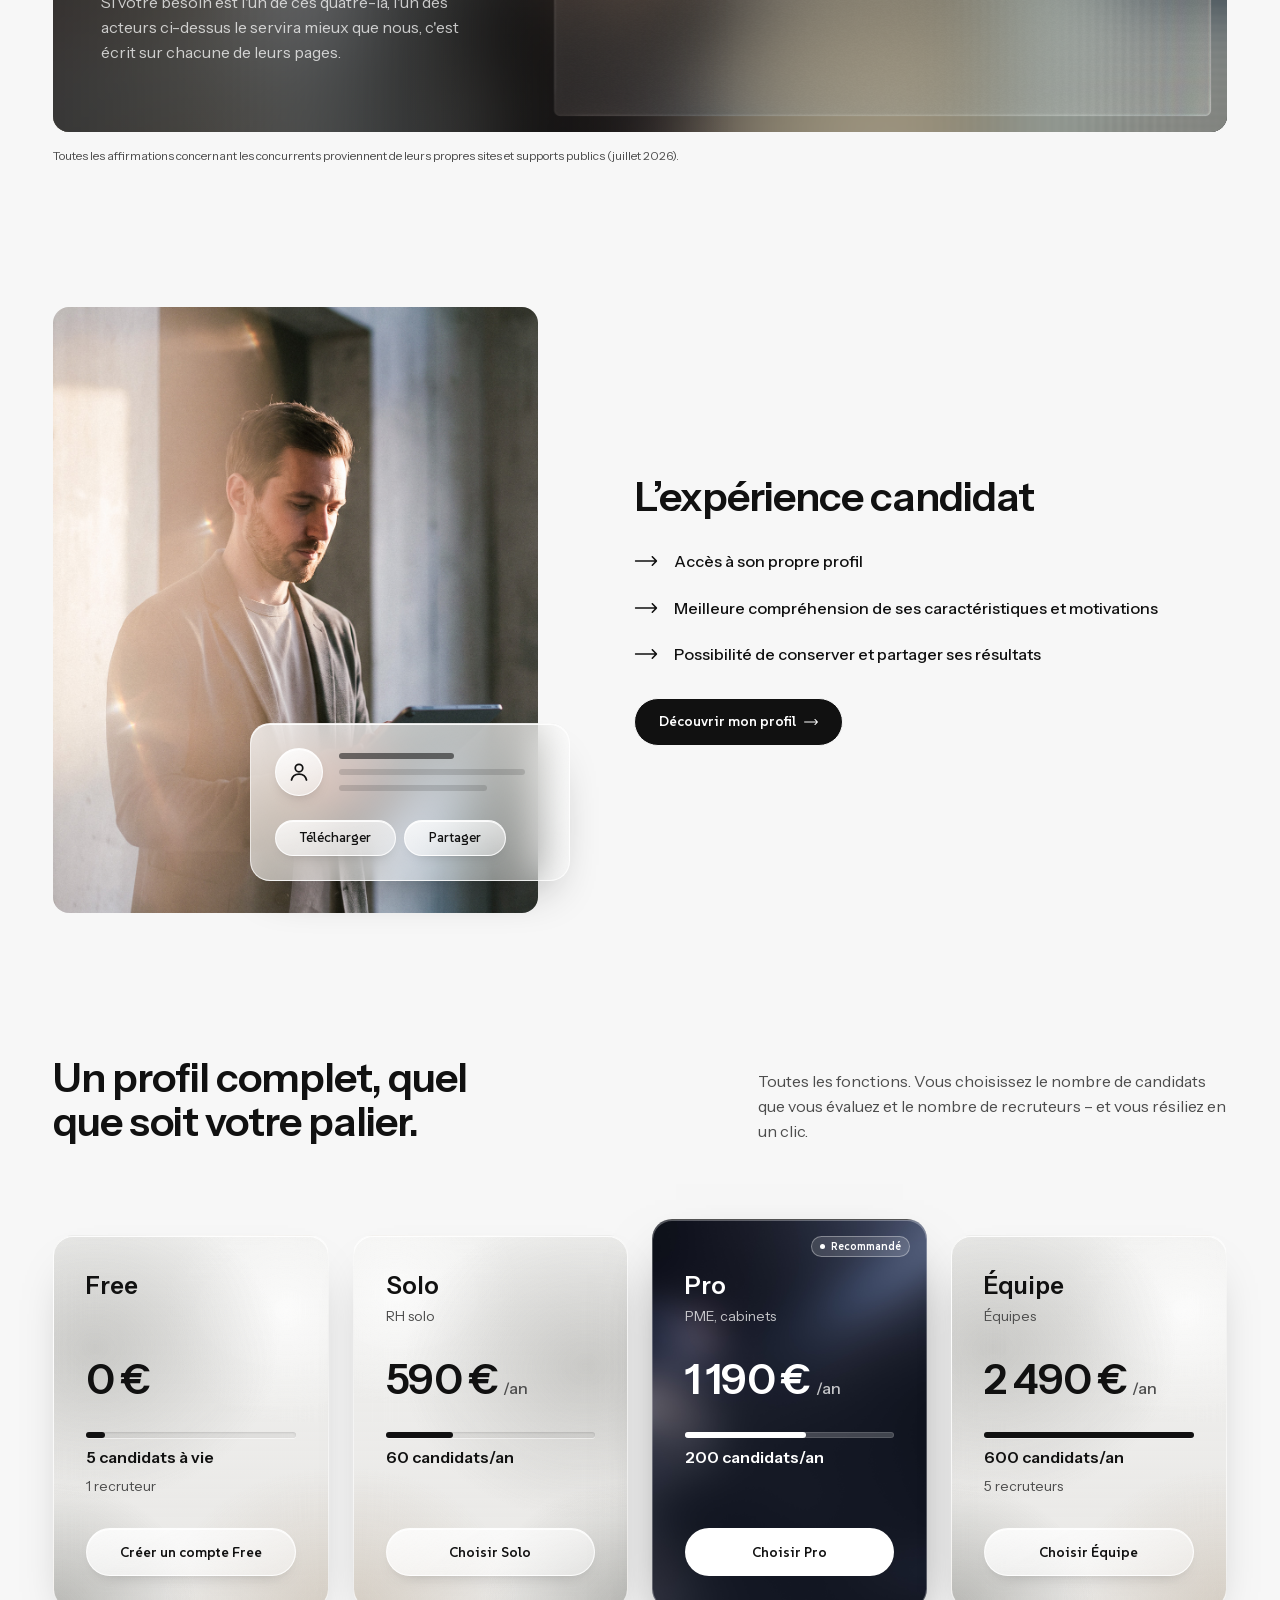
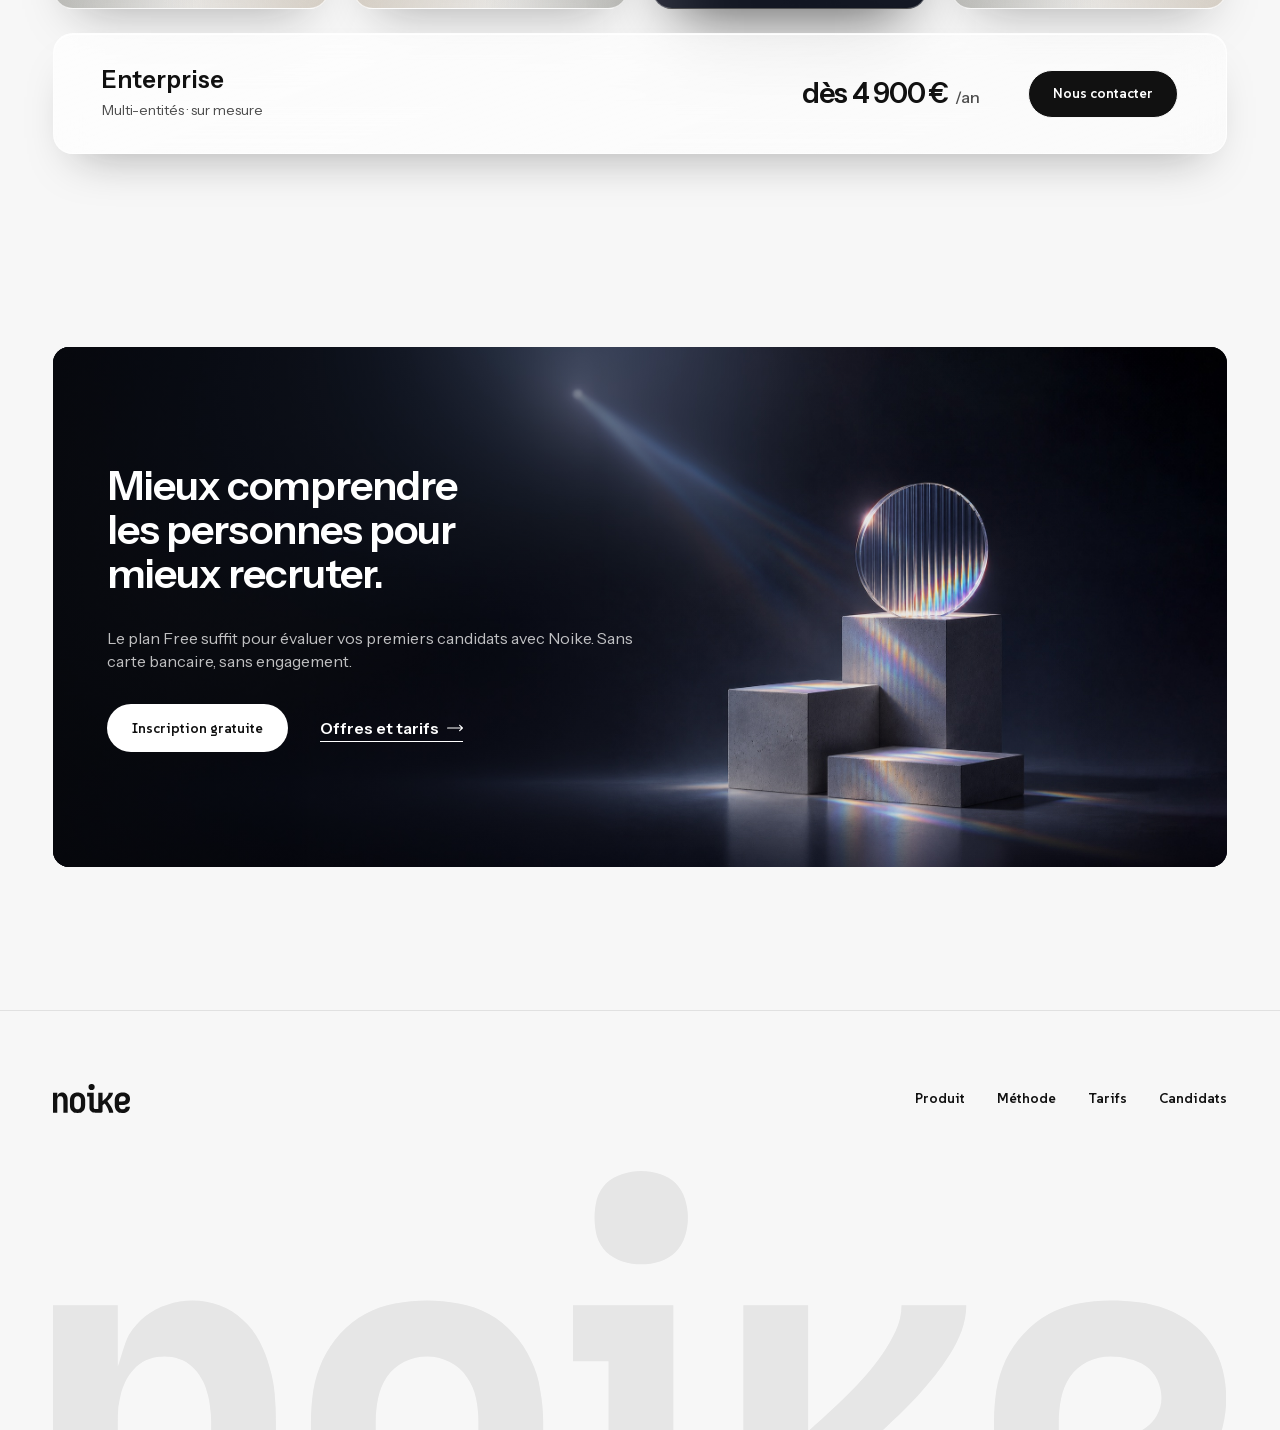
==== commit b7fe2a33: "Avatar du portrait candidat : recadrage plus large du visage Co-Authored-By: Claude Sonnet 5.5 <nore" ====
--- a/index.html
+++ b/index.html
@@ -18,7 +18,7 @@
   <link rel="stylesheet" href="css/components.css">
   <link rel="stylesheet" href="css/sections.css">
   <link rel="stylesheet" href="css/guide.css?v=4">
-  <link rel="stylesheet" href="css/page.css?v=69">
+  <link rel="stylesheet" href="css/page.css?v=70">
 </head>
 <body>
 <svg xmlns="http://www.w3.org/2000/svg" style="display:none" aria-hidden="true">
--- a/css/page.css
+++ b/css/page.css
@@ -1341,7 +1341,7 @@
 .avatar--photo {
   width: calc(56rem / 16);
   height: calc(56rem / 16);
-  background: url("../assets/img/lever-voile.jpg") -78px -5px / 340px auto no-repeat;
+  background: url("../assets/img/lever-voile.jpg") -66px -4px / 300px auto no-repeat;
   box-shadow: 0 6px 14px -6px rgba(17, 17, 17, 0.4), 0 0 0 3px rgba(255, 255, 255, 0.8);
 }
 
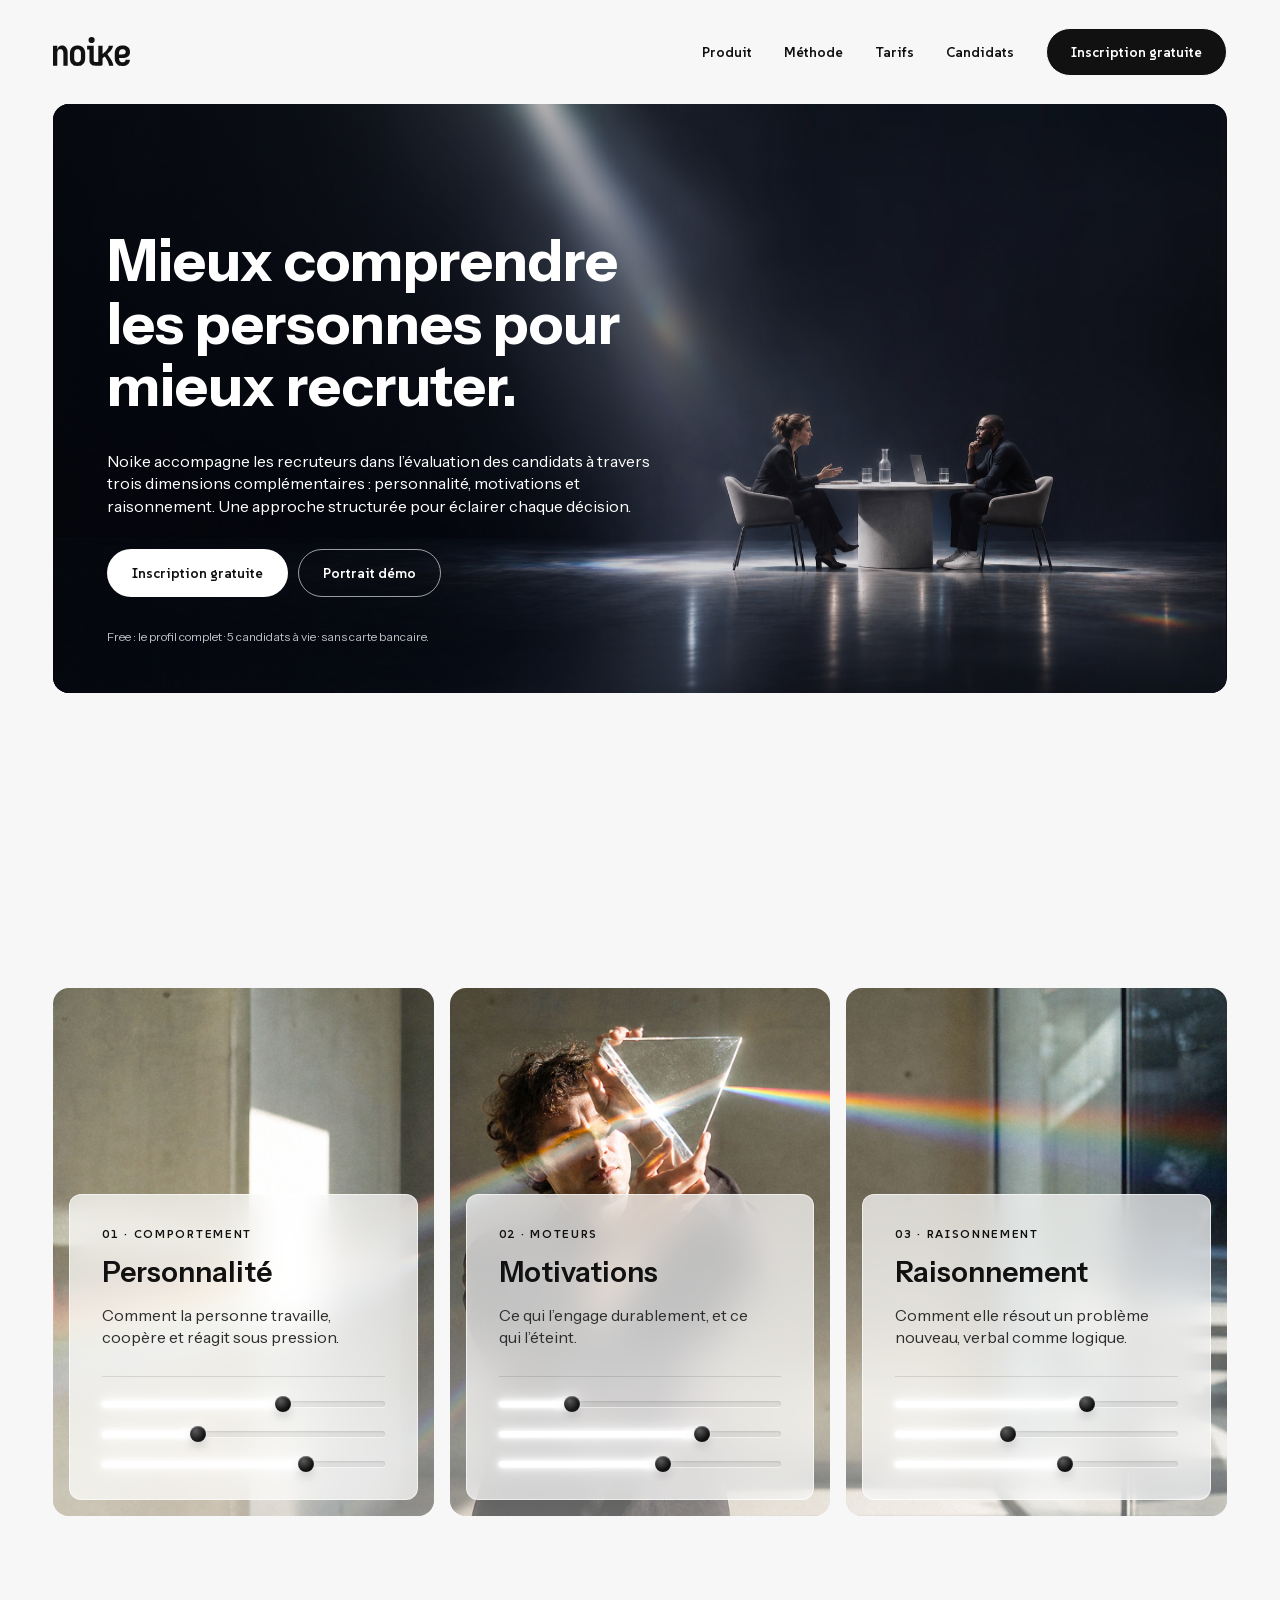
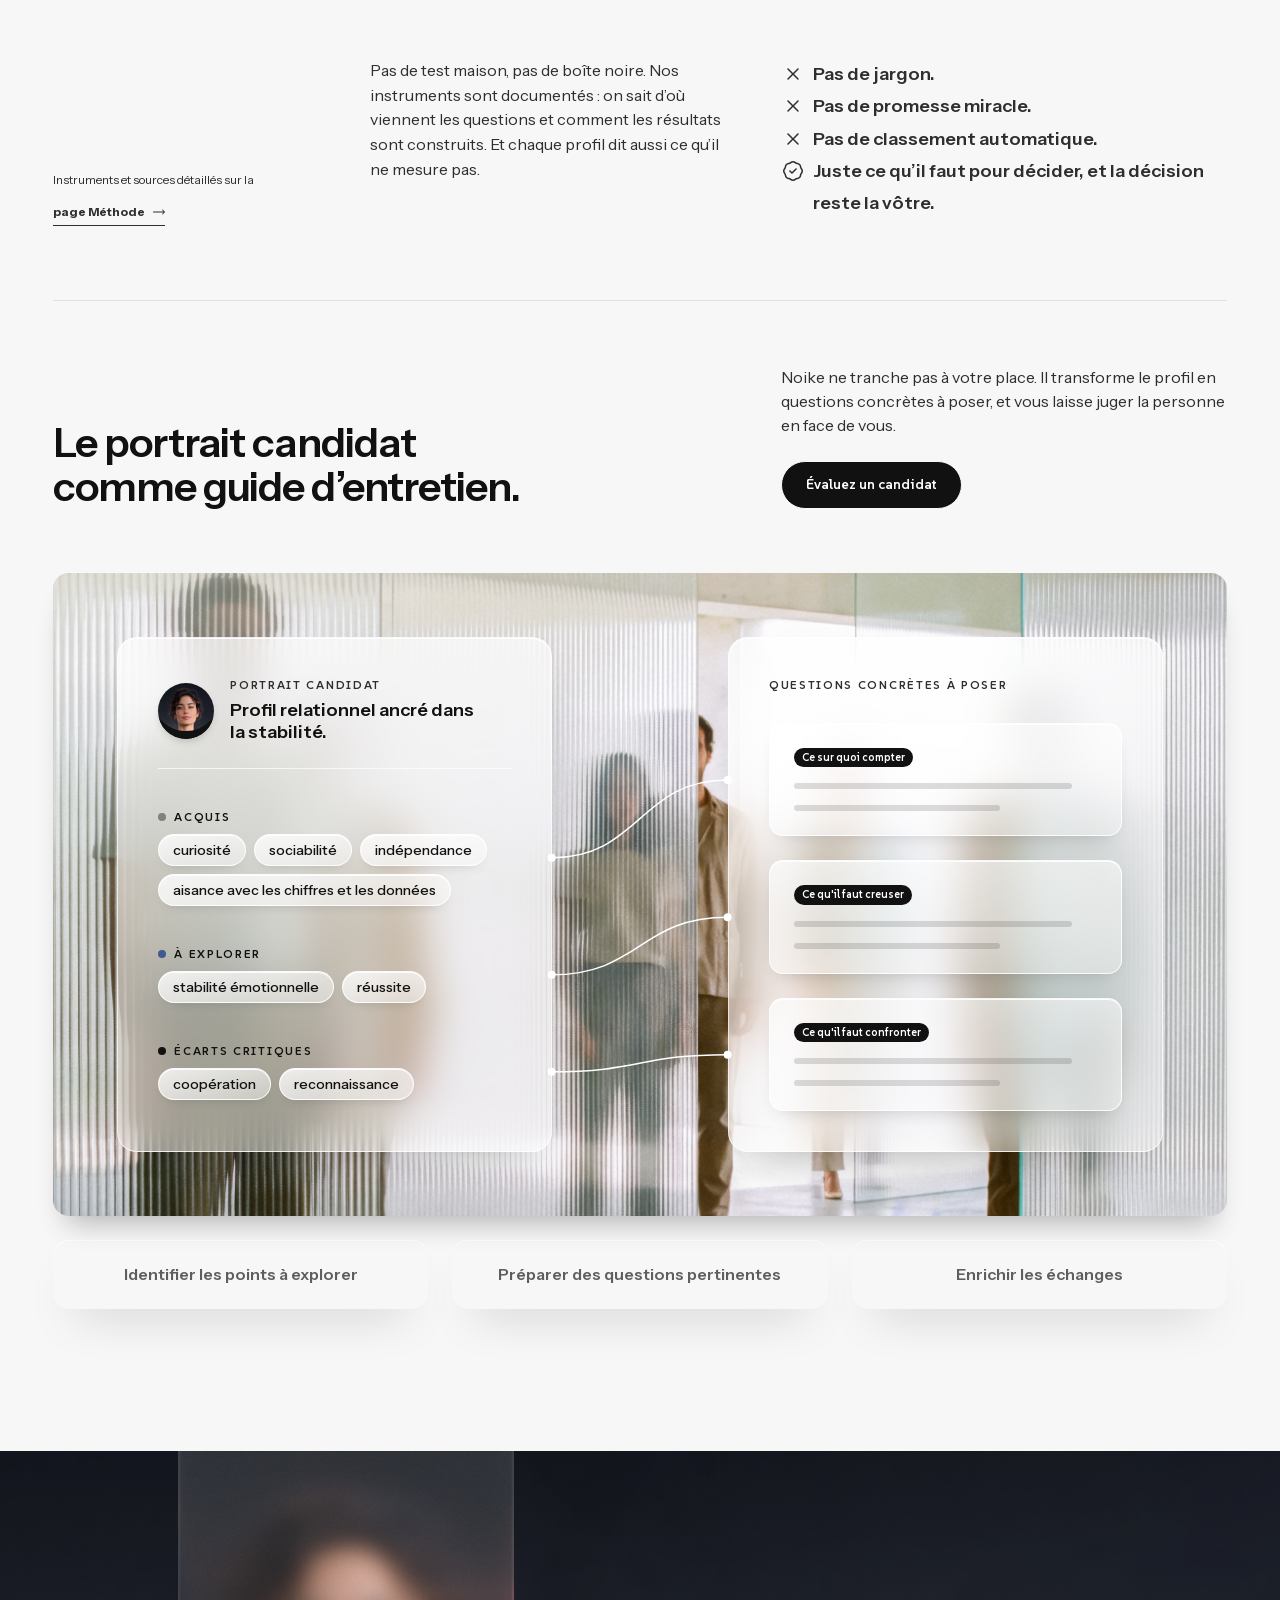
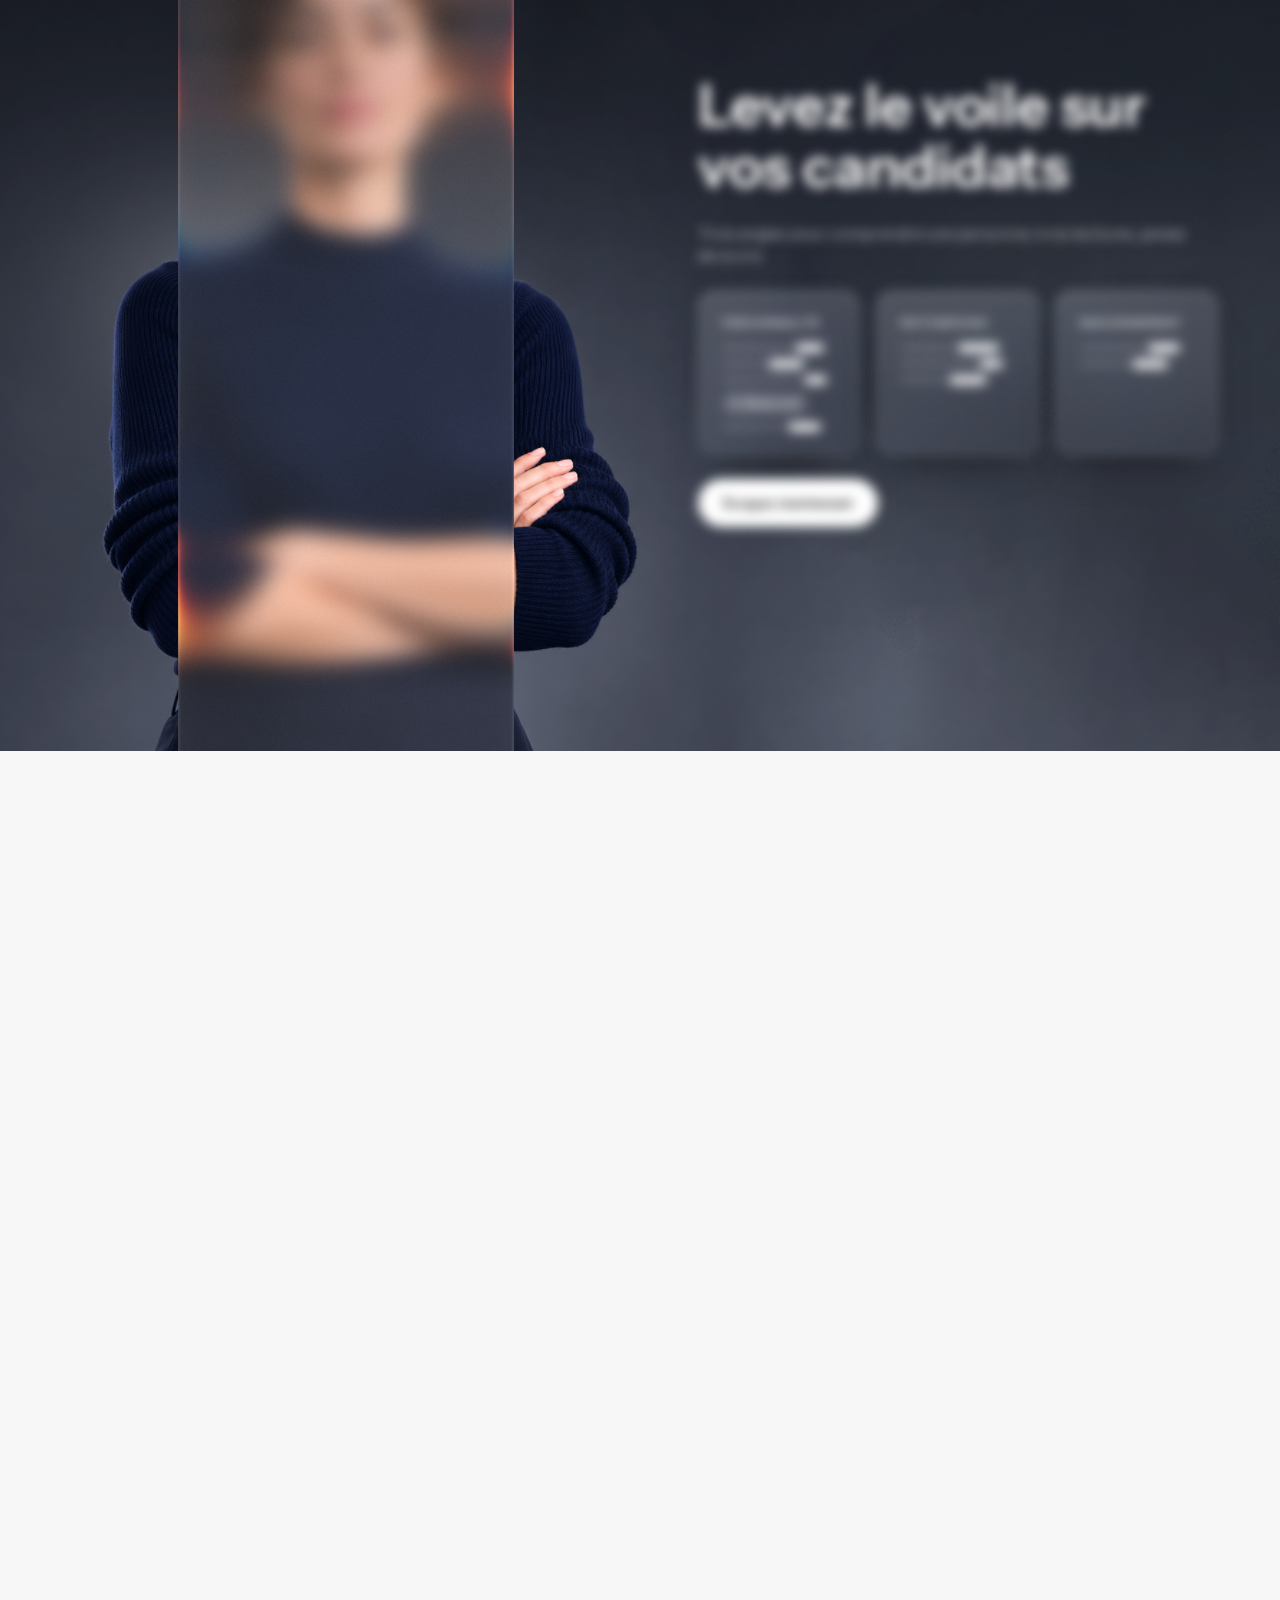
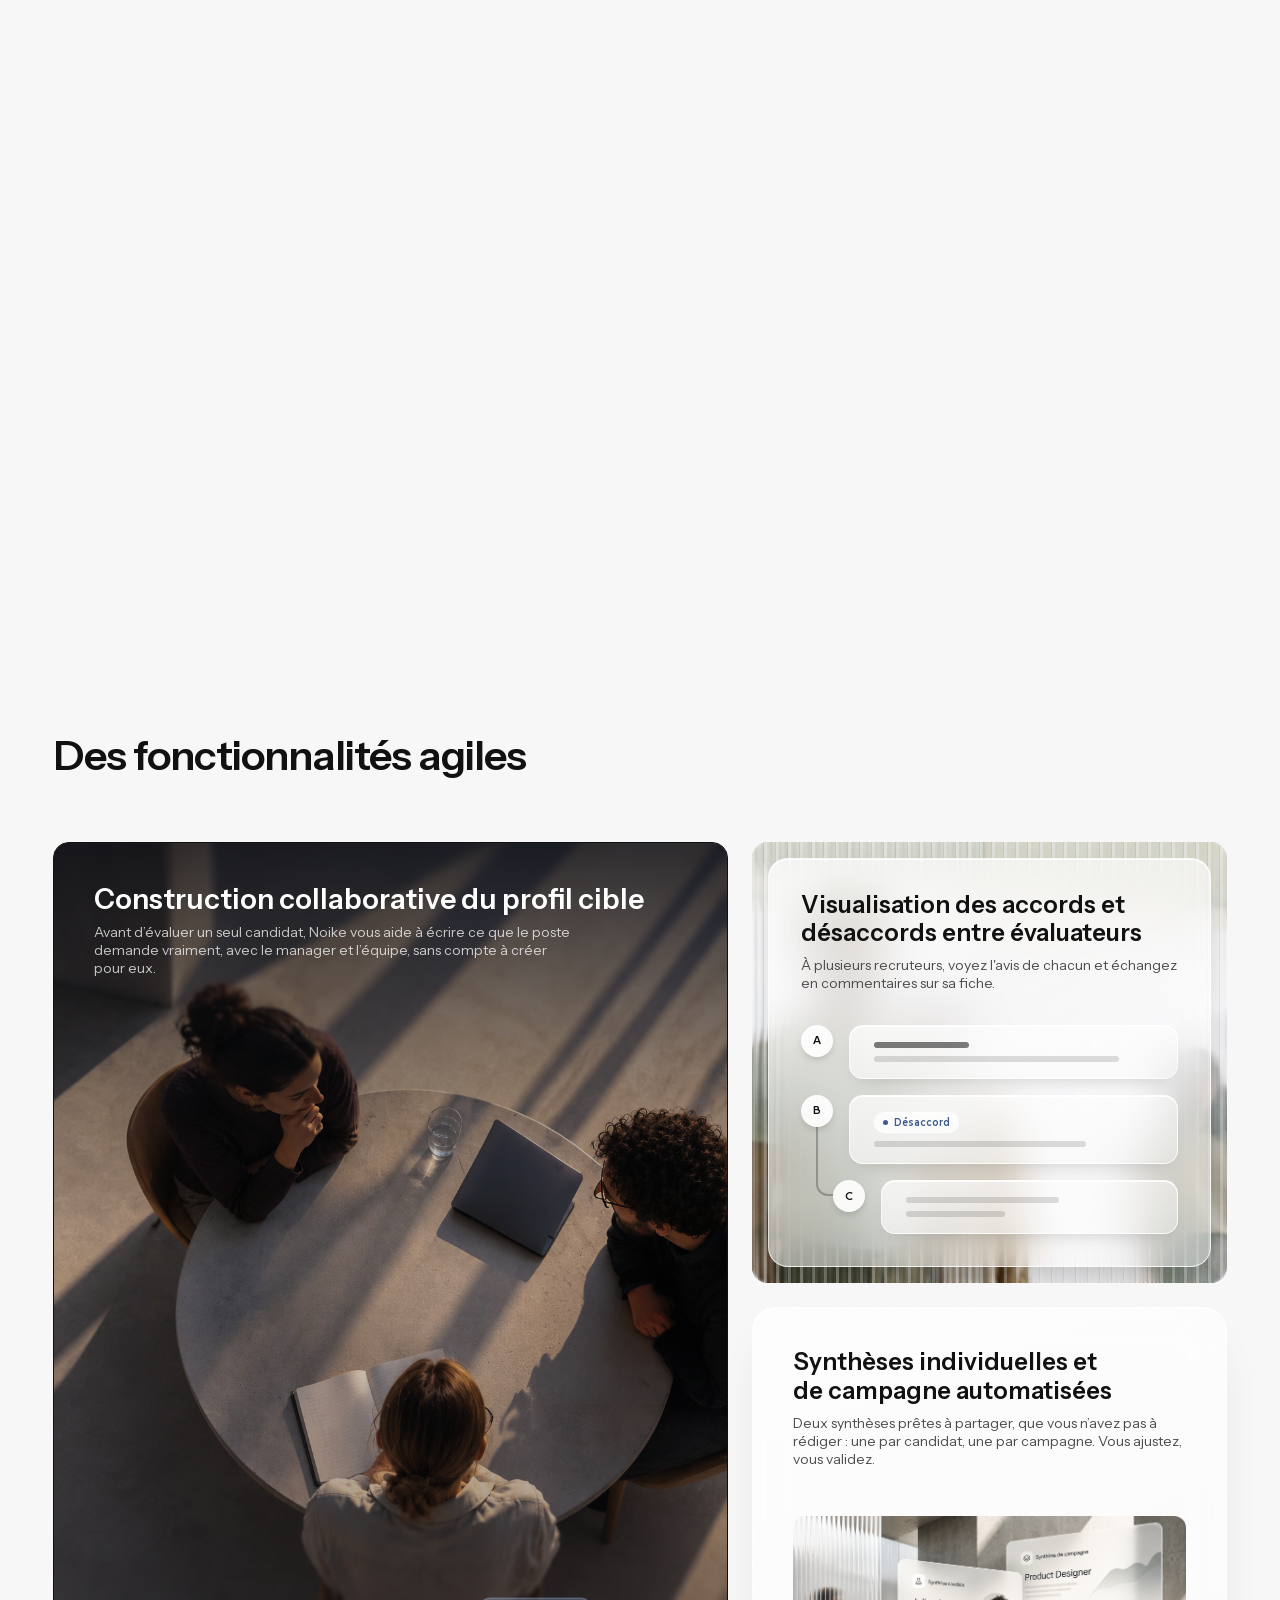
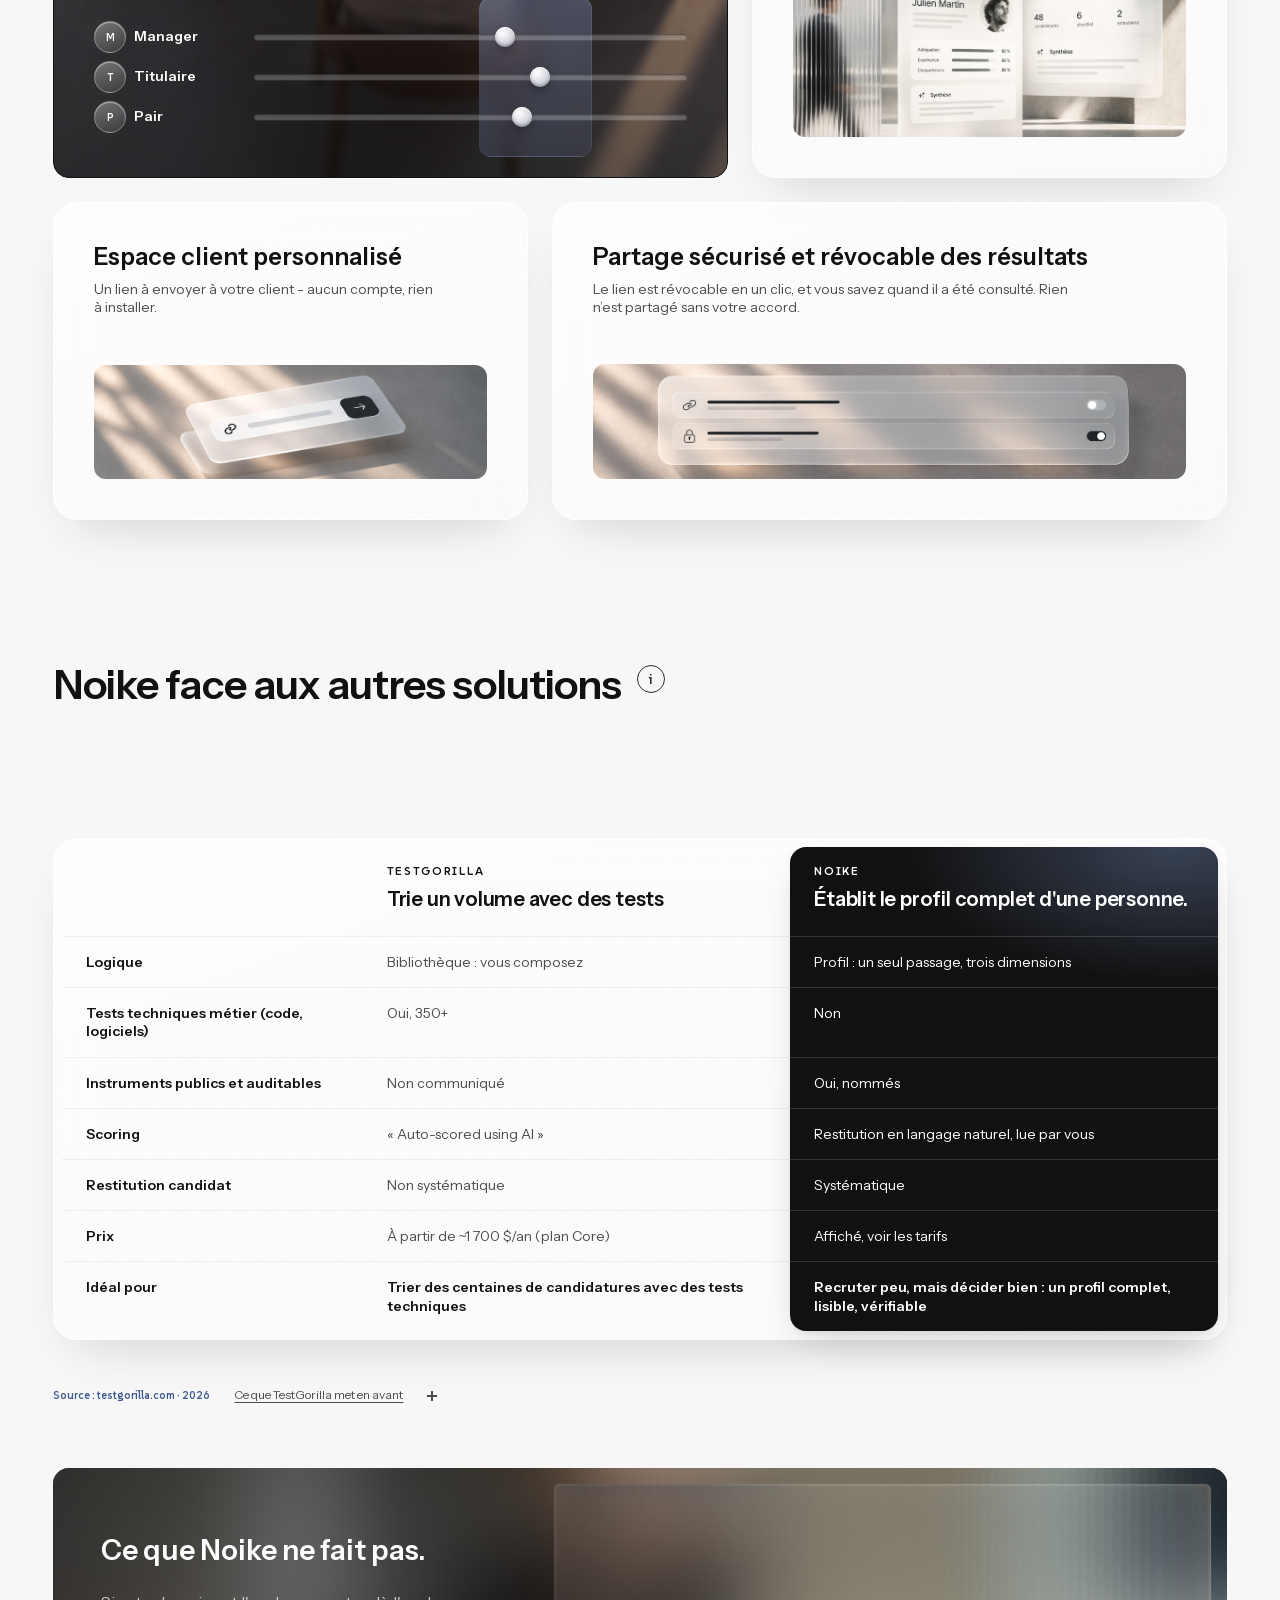
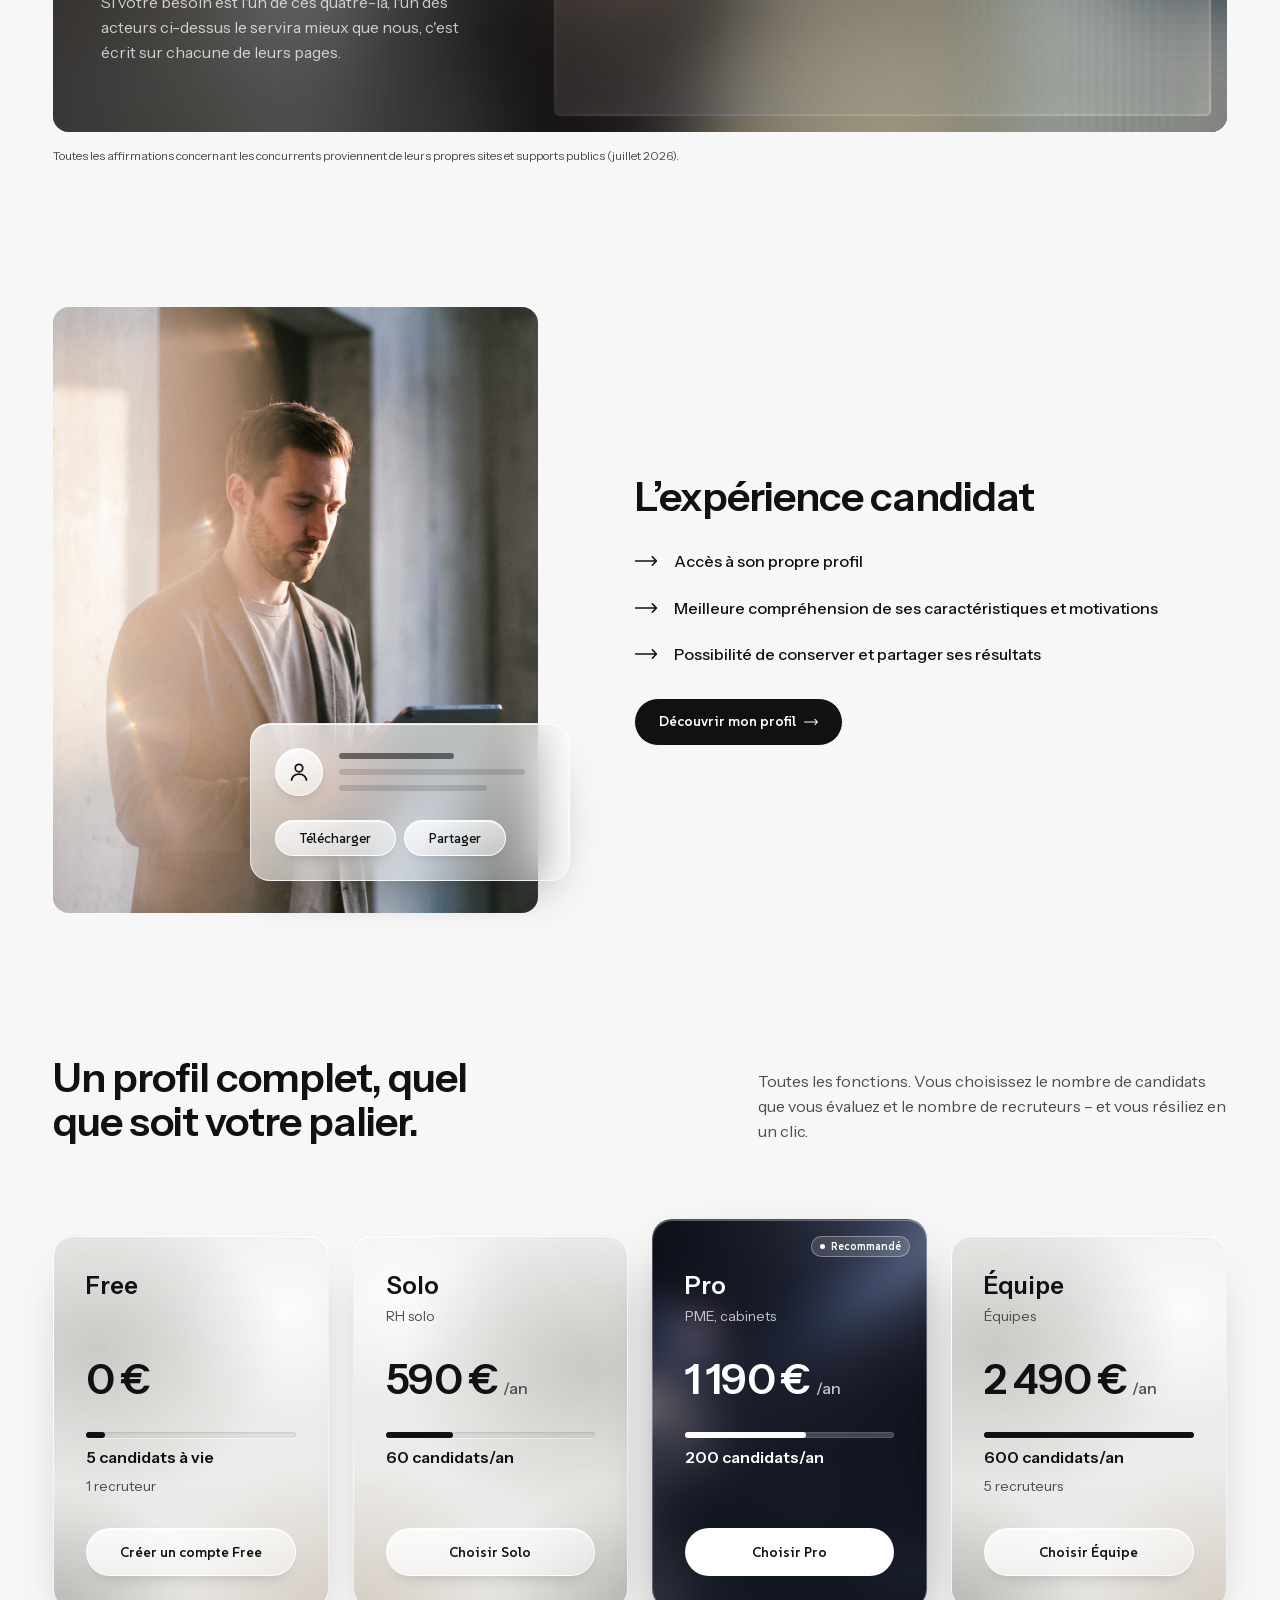
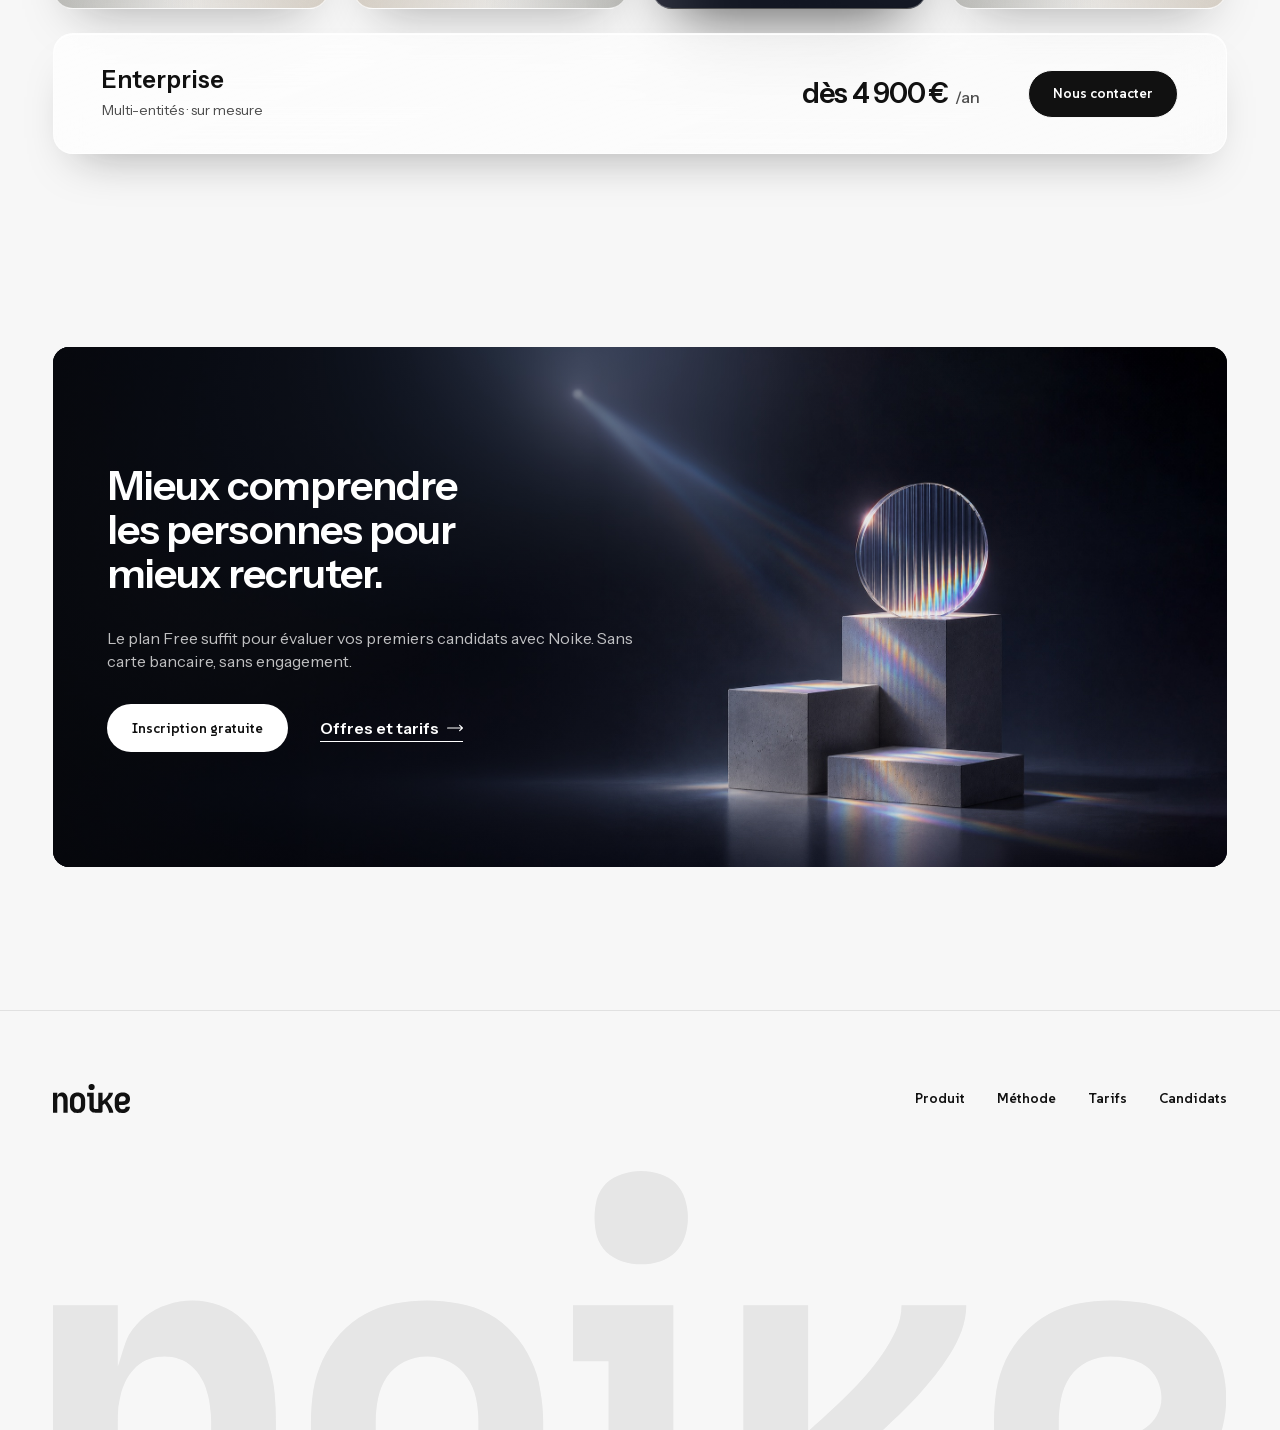
==== commit 3d5d1521: "Avatar du portrait candidat : visage entier, recadrage choisi sur un aperçu agrandi Co-Authored-By: " ====
--- a/index.html
+++ b/index.html
@@ -18,7 +18,7 @@
   <link rel="stylesheet" href="css/components.css">
   <link rel="stylesheet" href="css/sections.css">
   <link rel="stylesheet" href="css/guide.css?v=4">
-  <link rel="stylesheet" href="css/page.css?v=70">
+  <link rel="stylesheet" href="css/page.css?v=71">
 </head>
 <body>
 <svg xmlns="http://www.w3.org/2000/svg" style="display:none" aria-hidden="true">
--- a/css/page.css
+++ b/css/page.css
@@ -1341,7 +1341,7 @@
 .avatar--photo {
   width: calc(56rem / 16);
   height: calc(56rem / 16);
-  background: url("../assets/img/lever-voile.jpg") -66px -4px / 300px auto no-repeat;
+  background: url("../assets/img/lever-voile.jpg") -50px 0 / 250px auto no-repeat;
   box-shadow: 0 6px 14px -6px rgba(17, 17, 17, 0.4), 0 0 0 3px rgba(255, 255, 255, 0.8);
 }
 
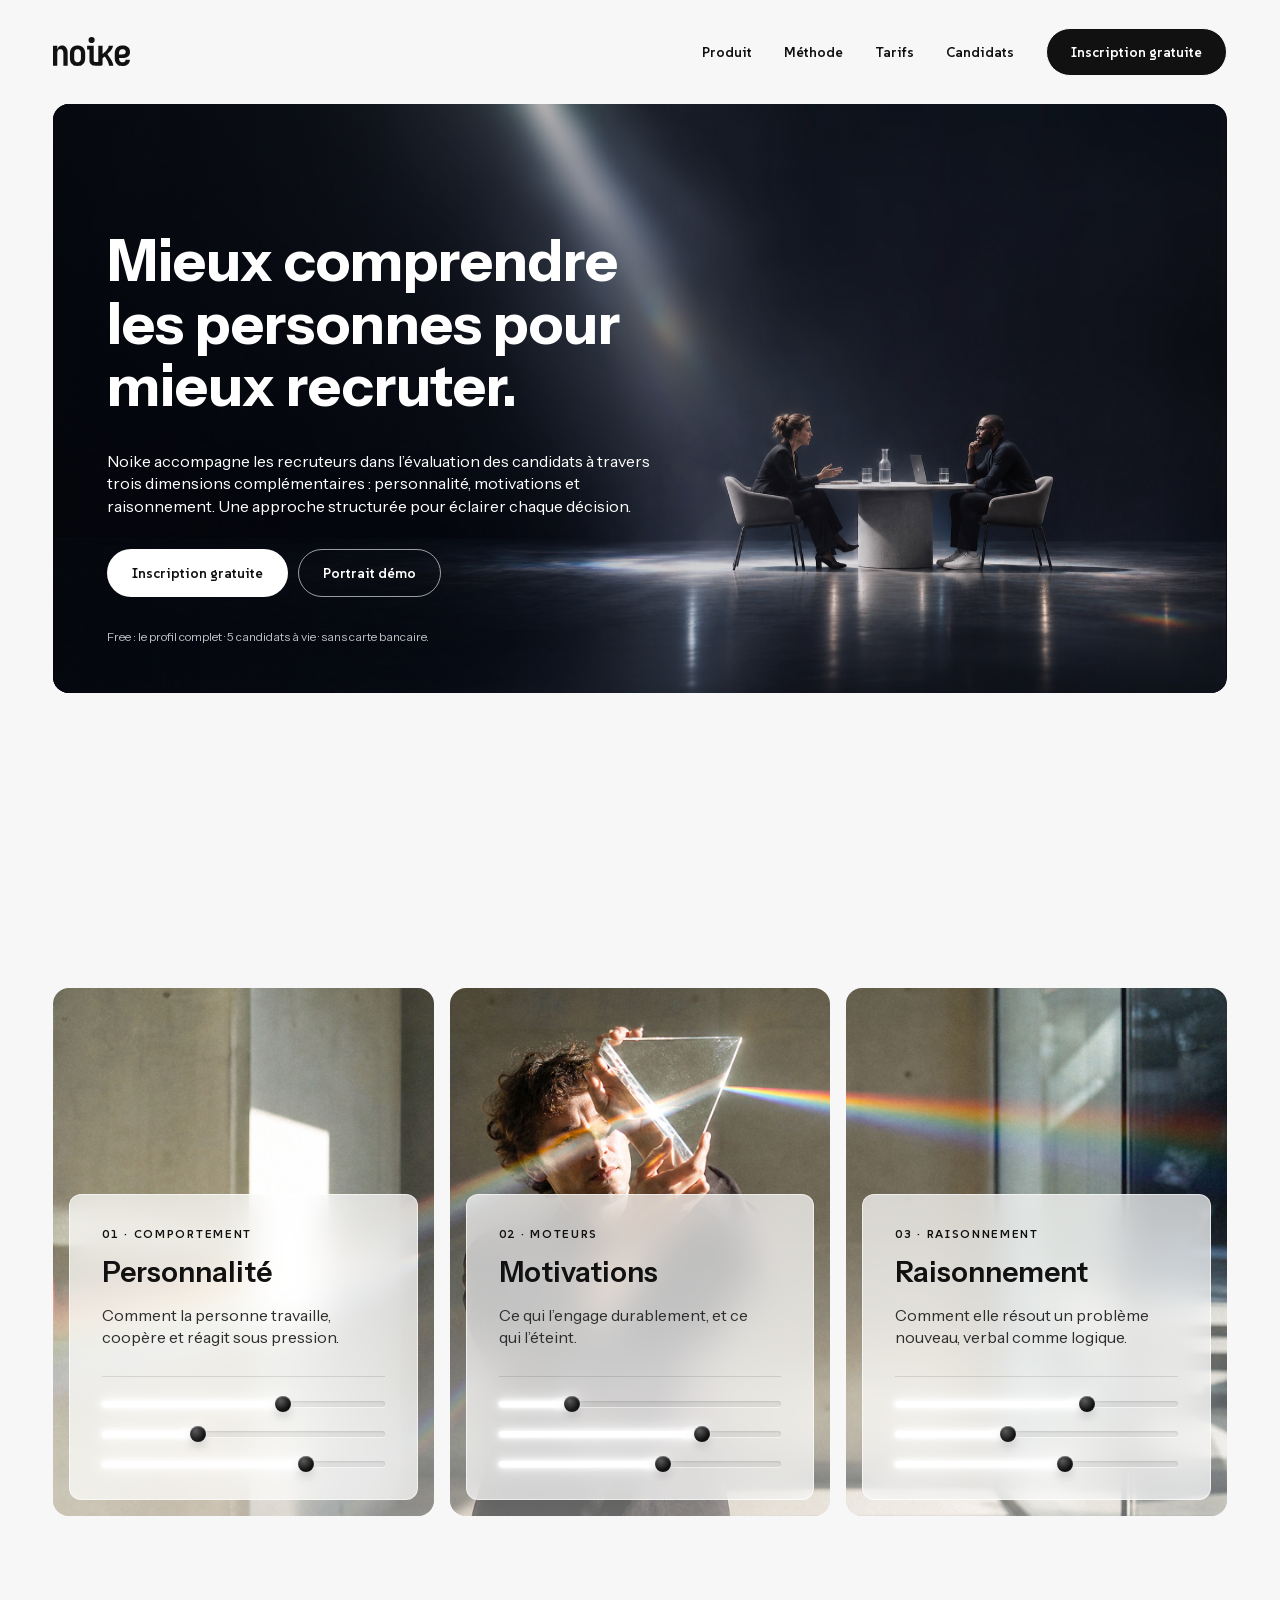
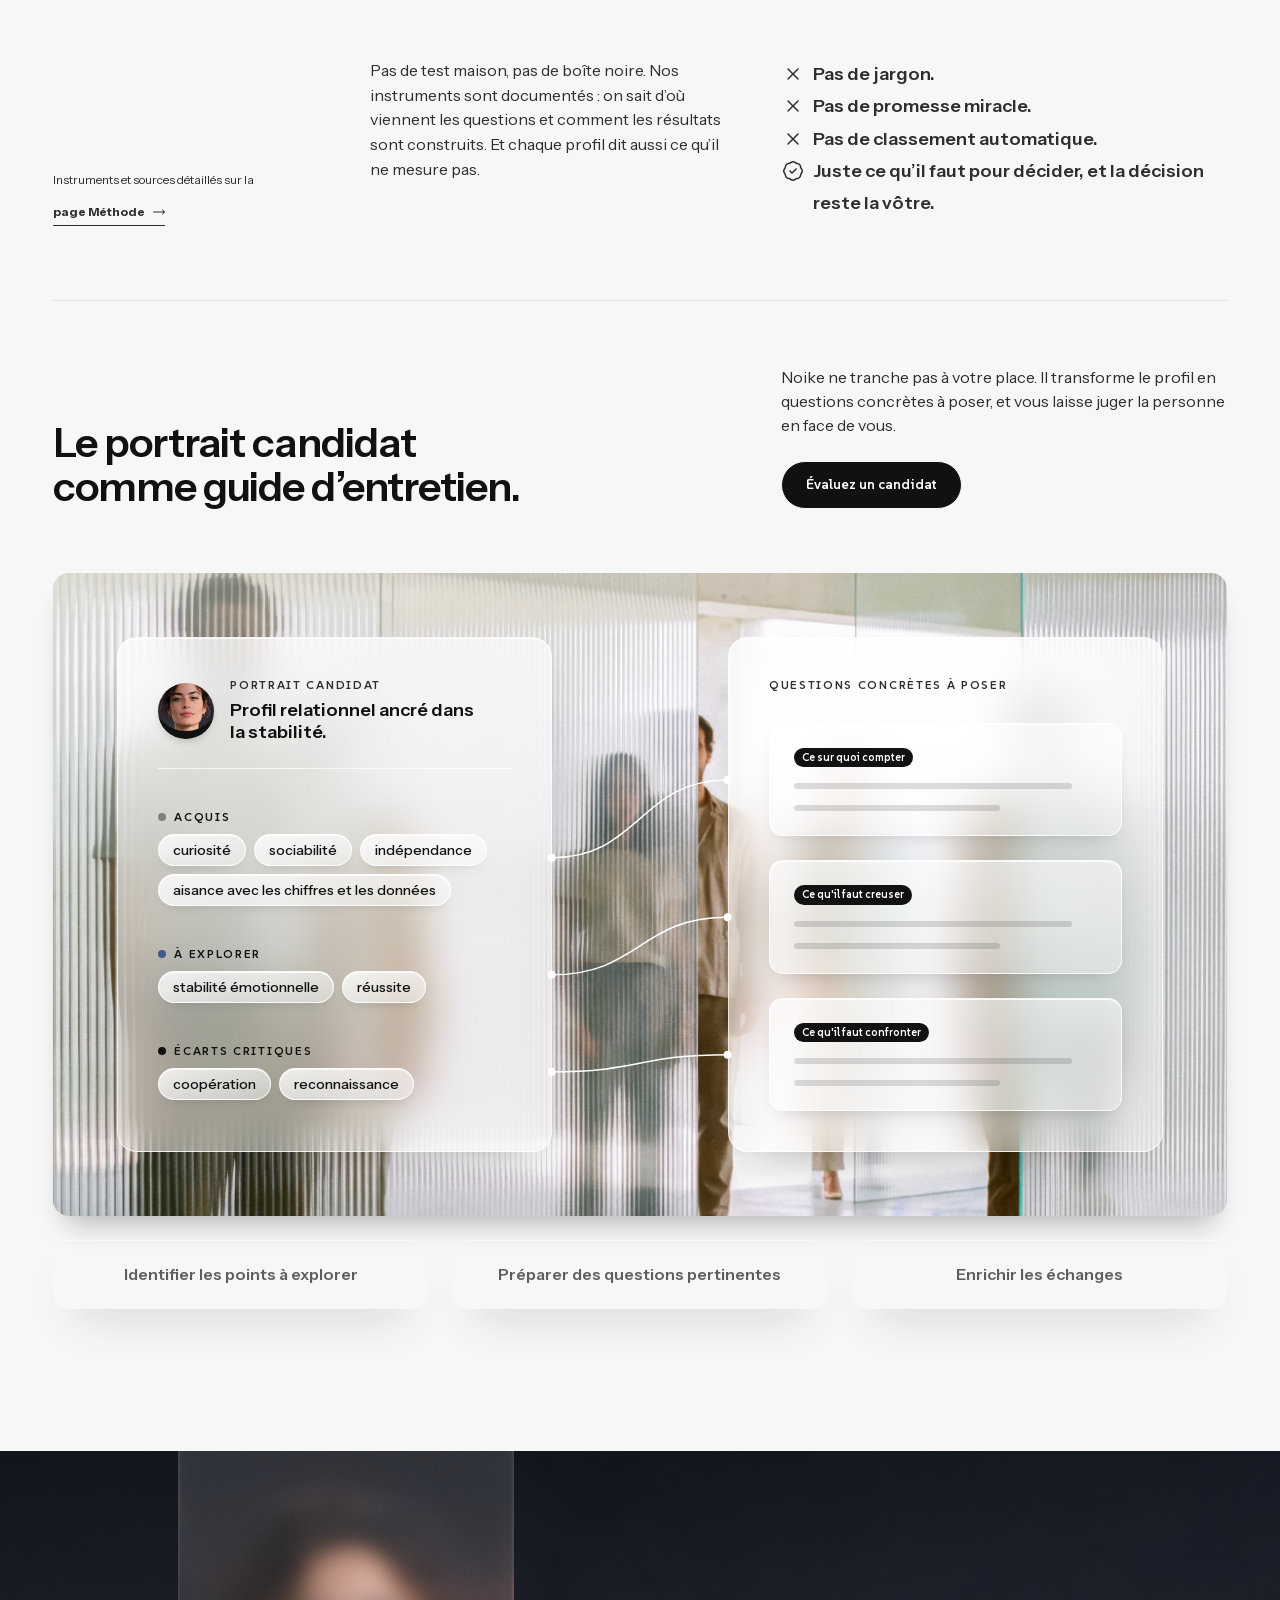
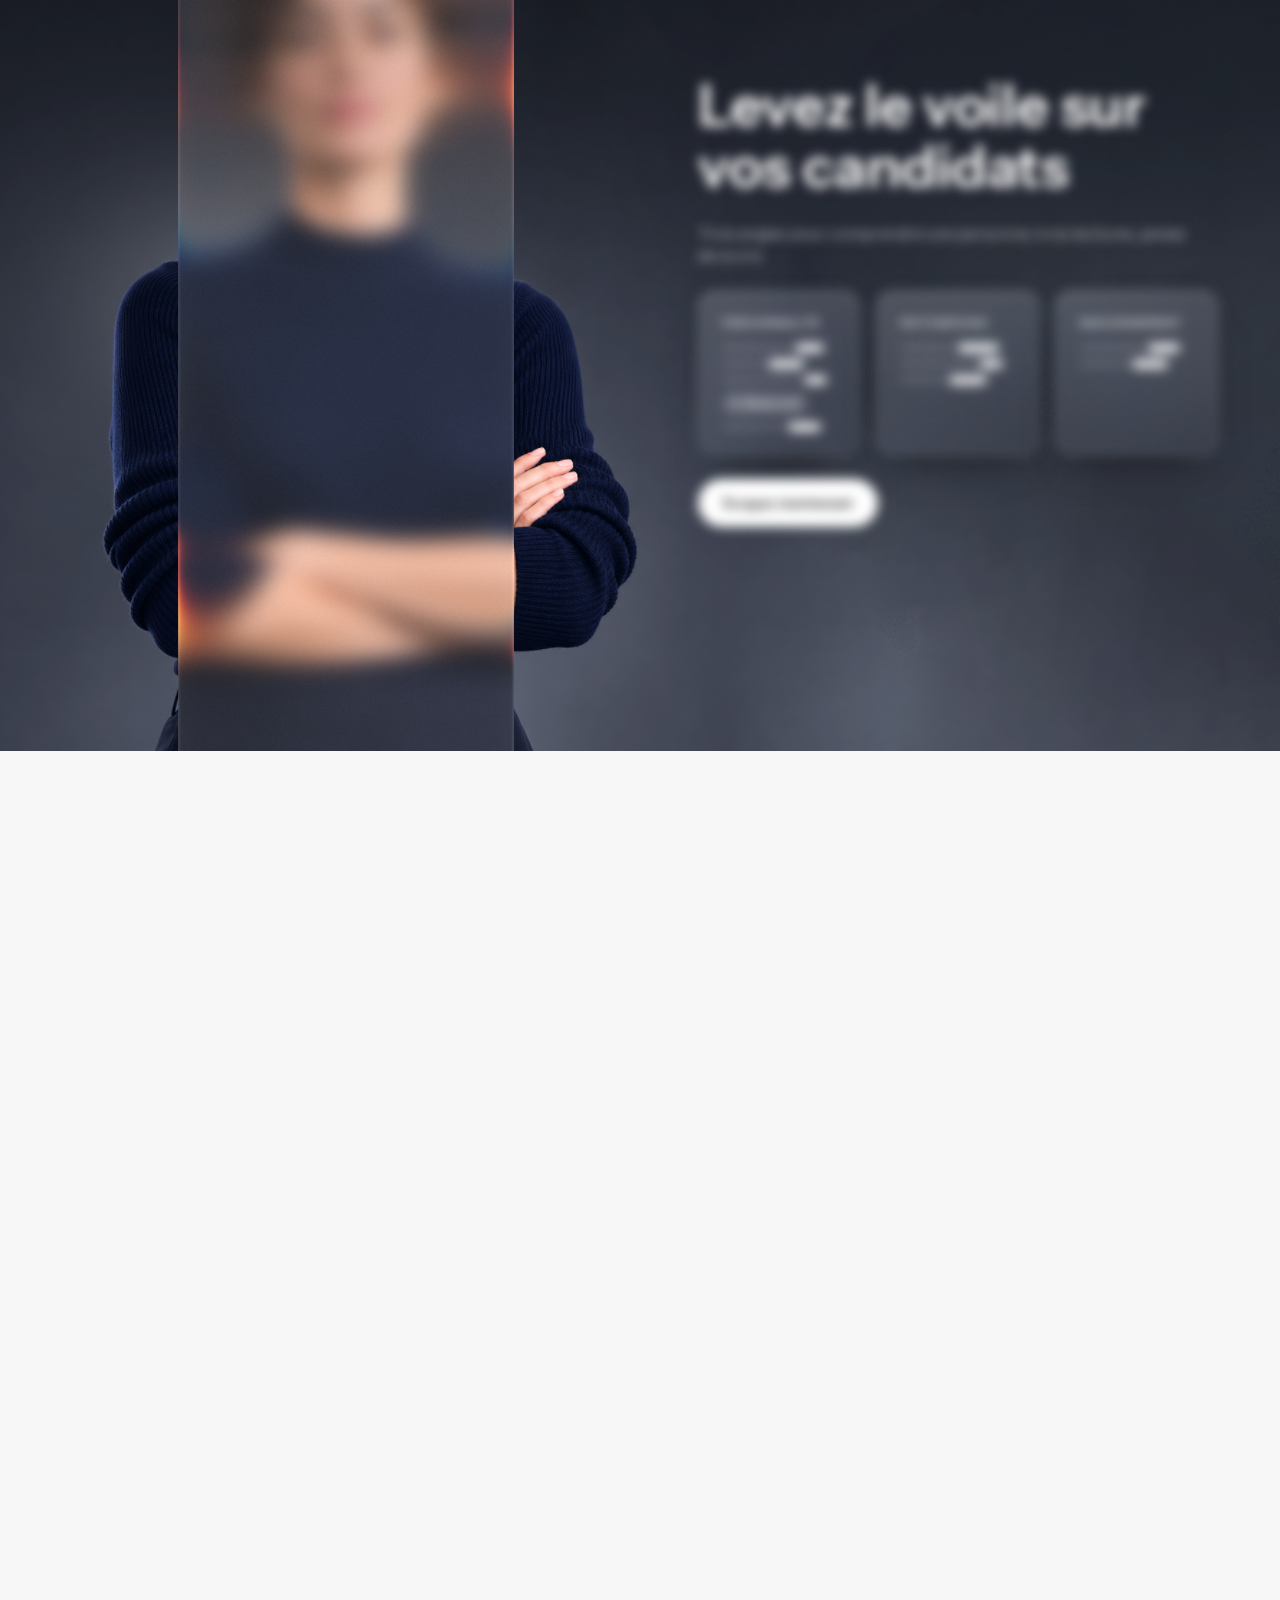
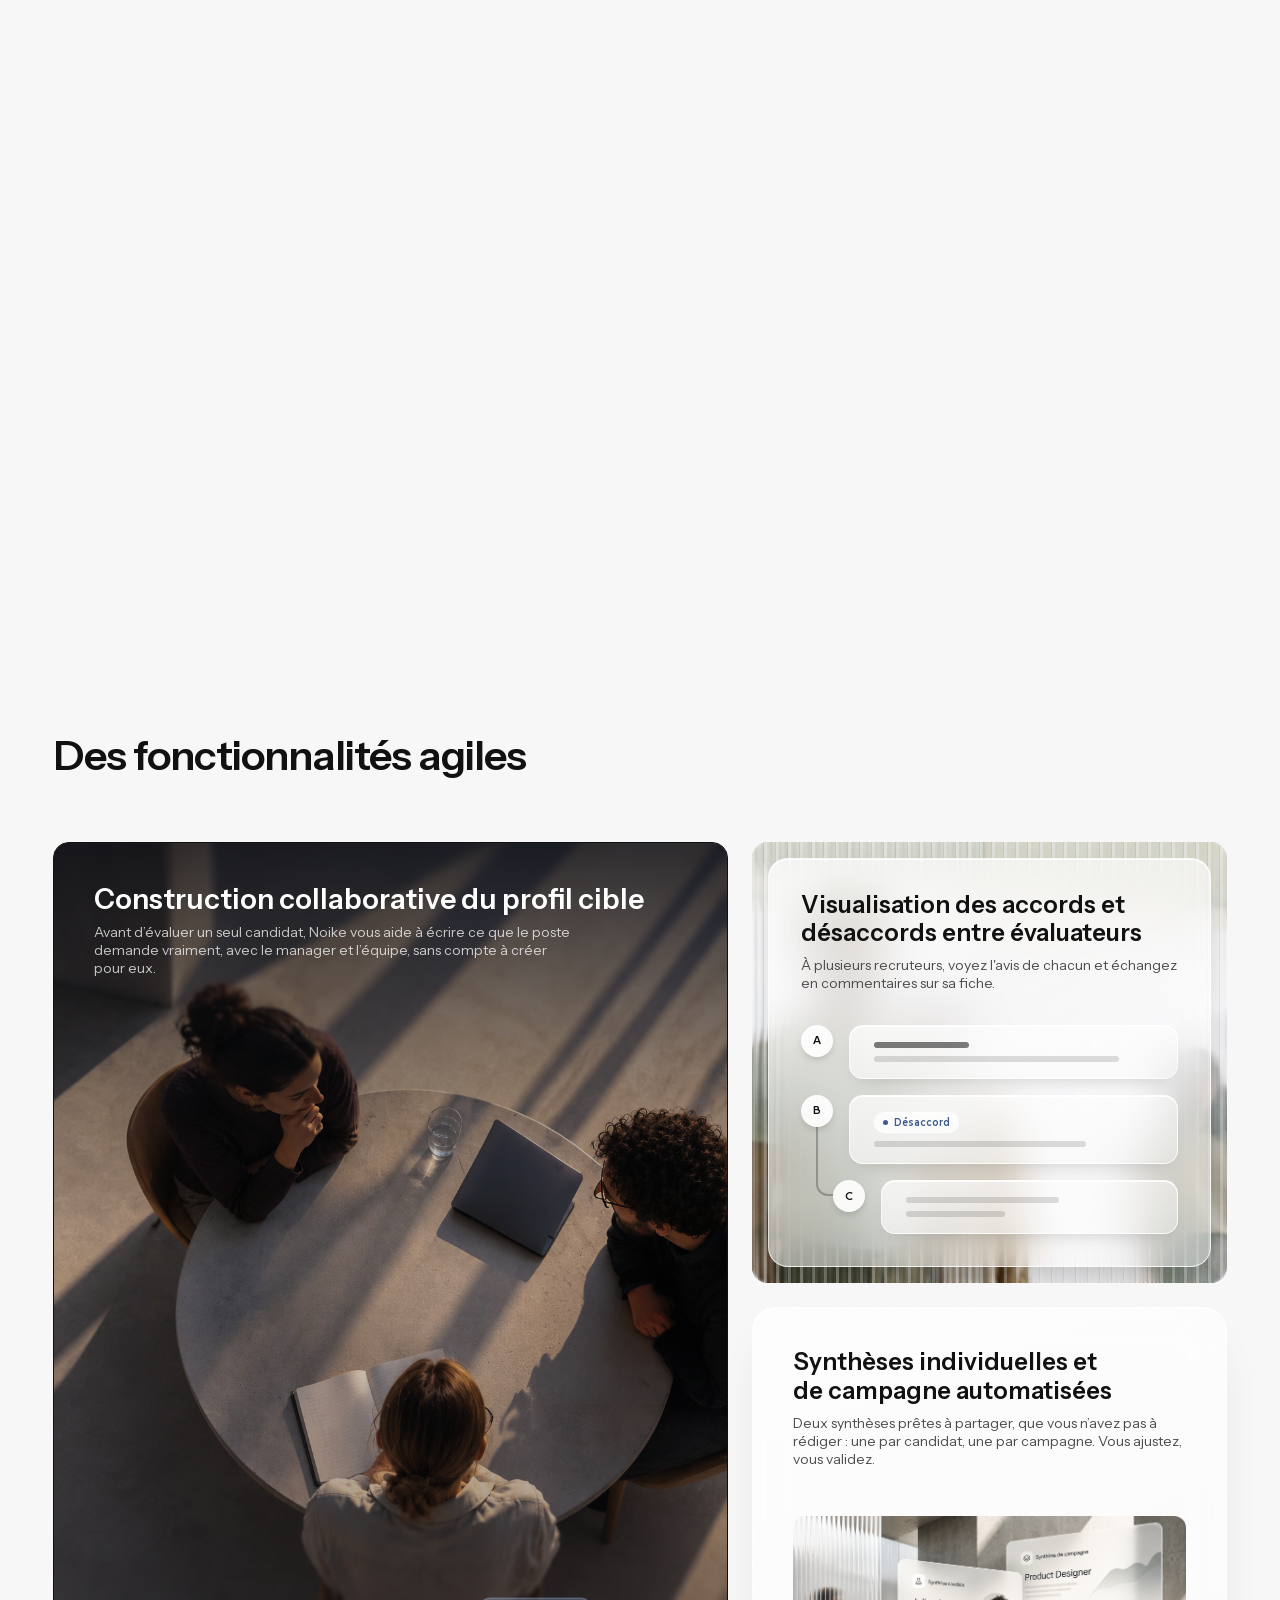
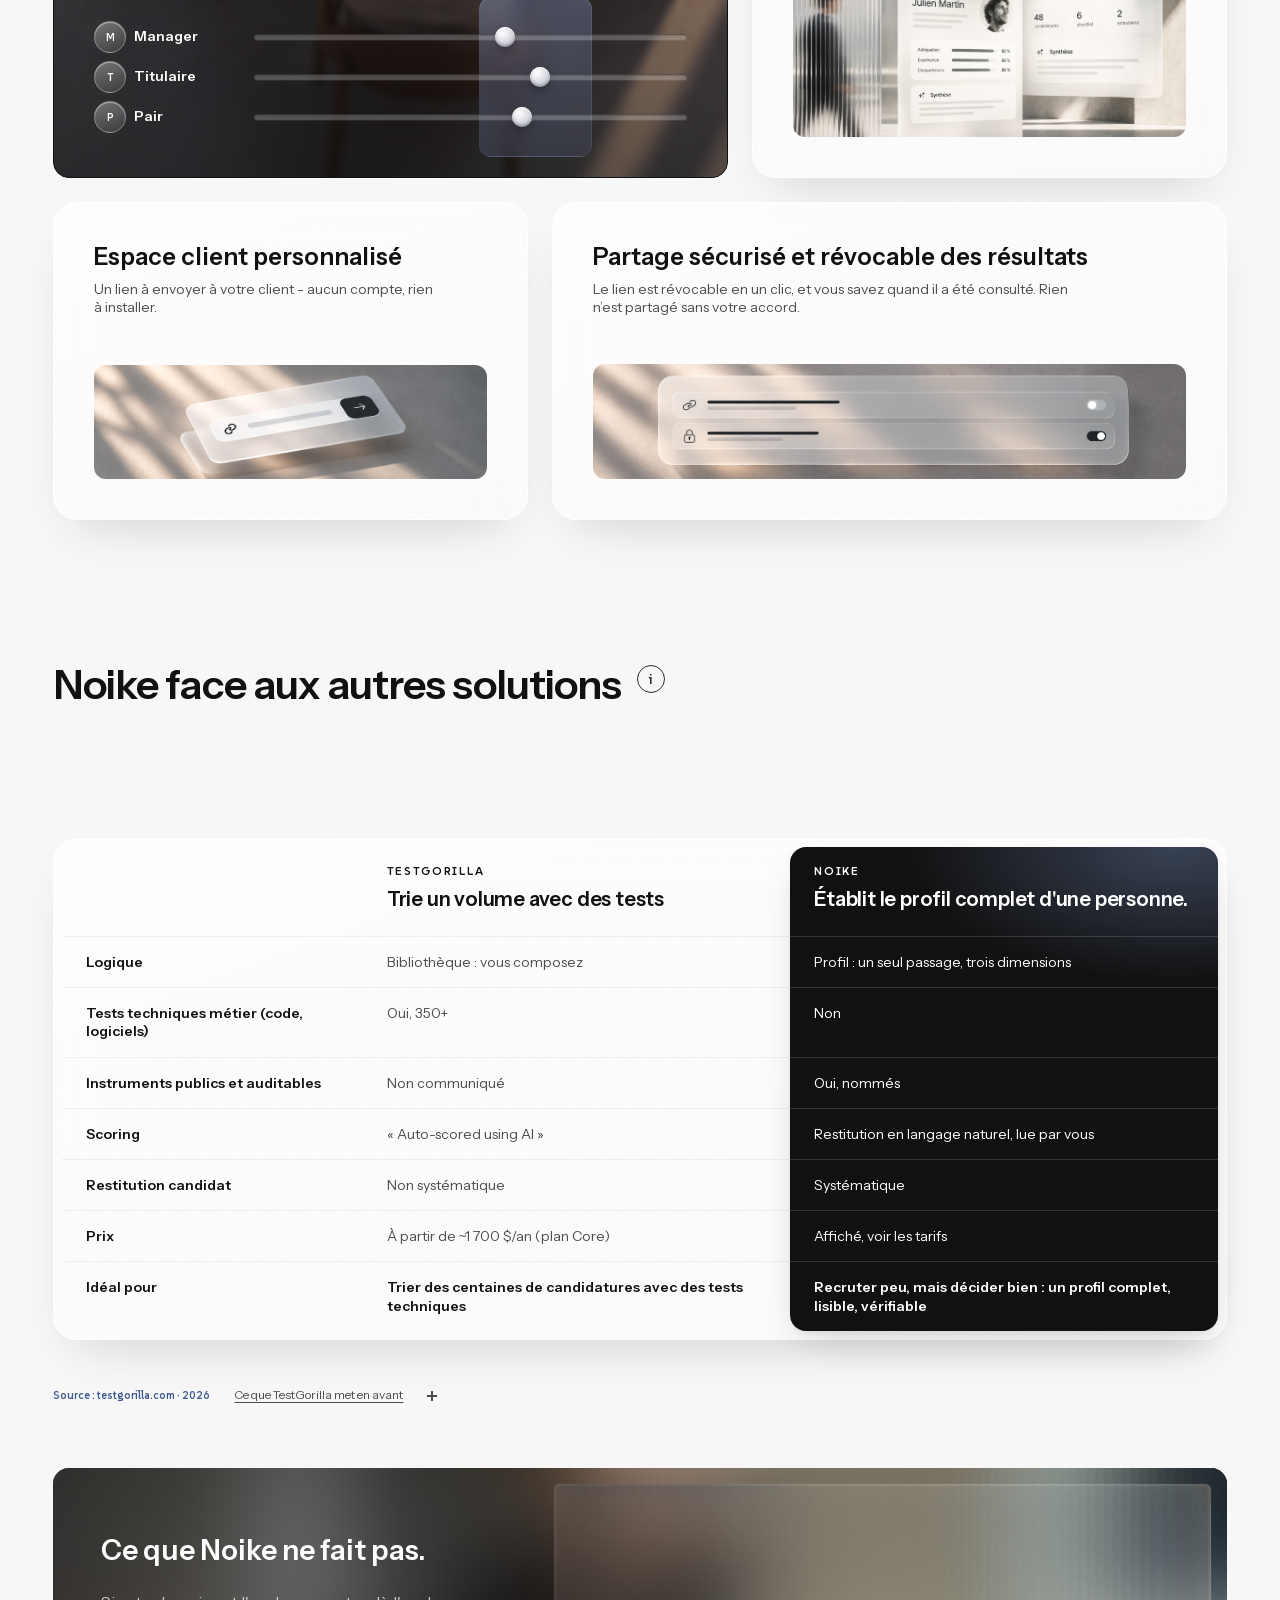
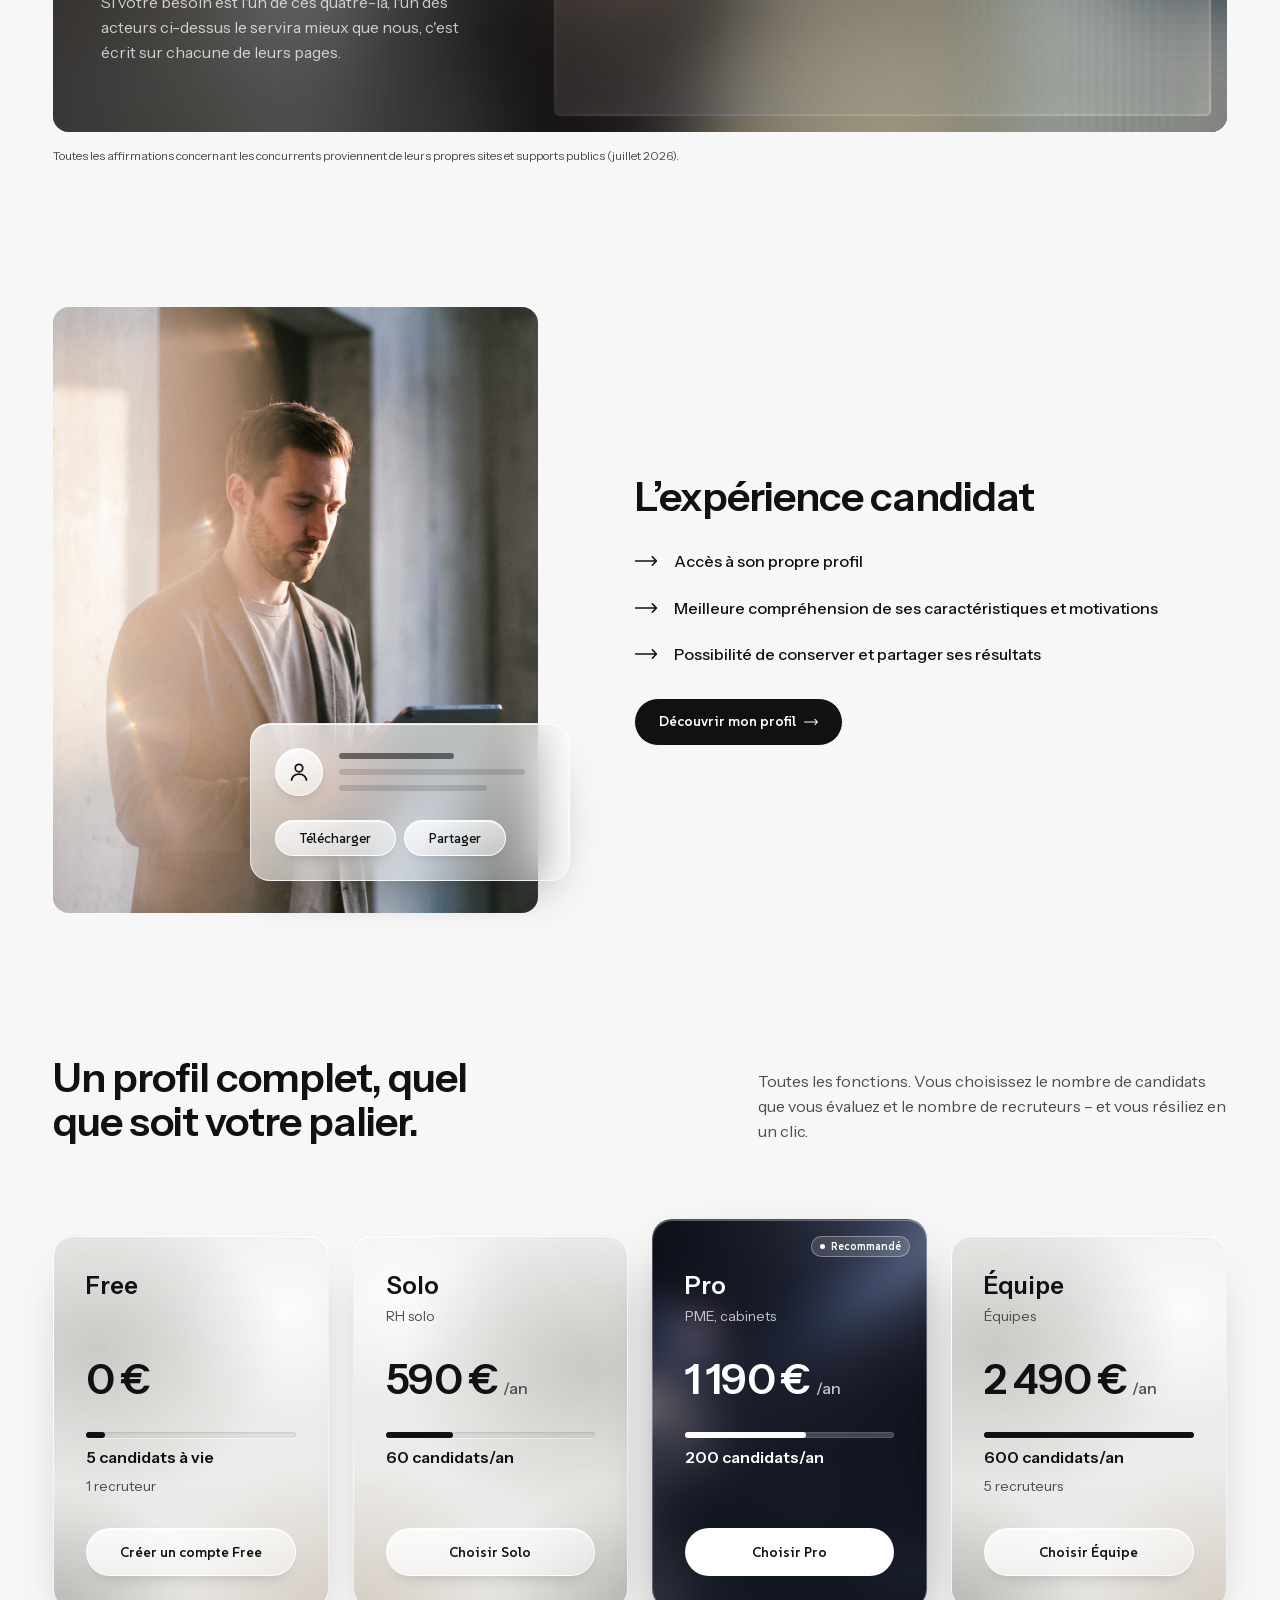
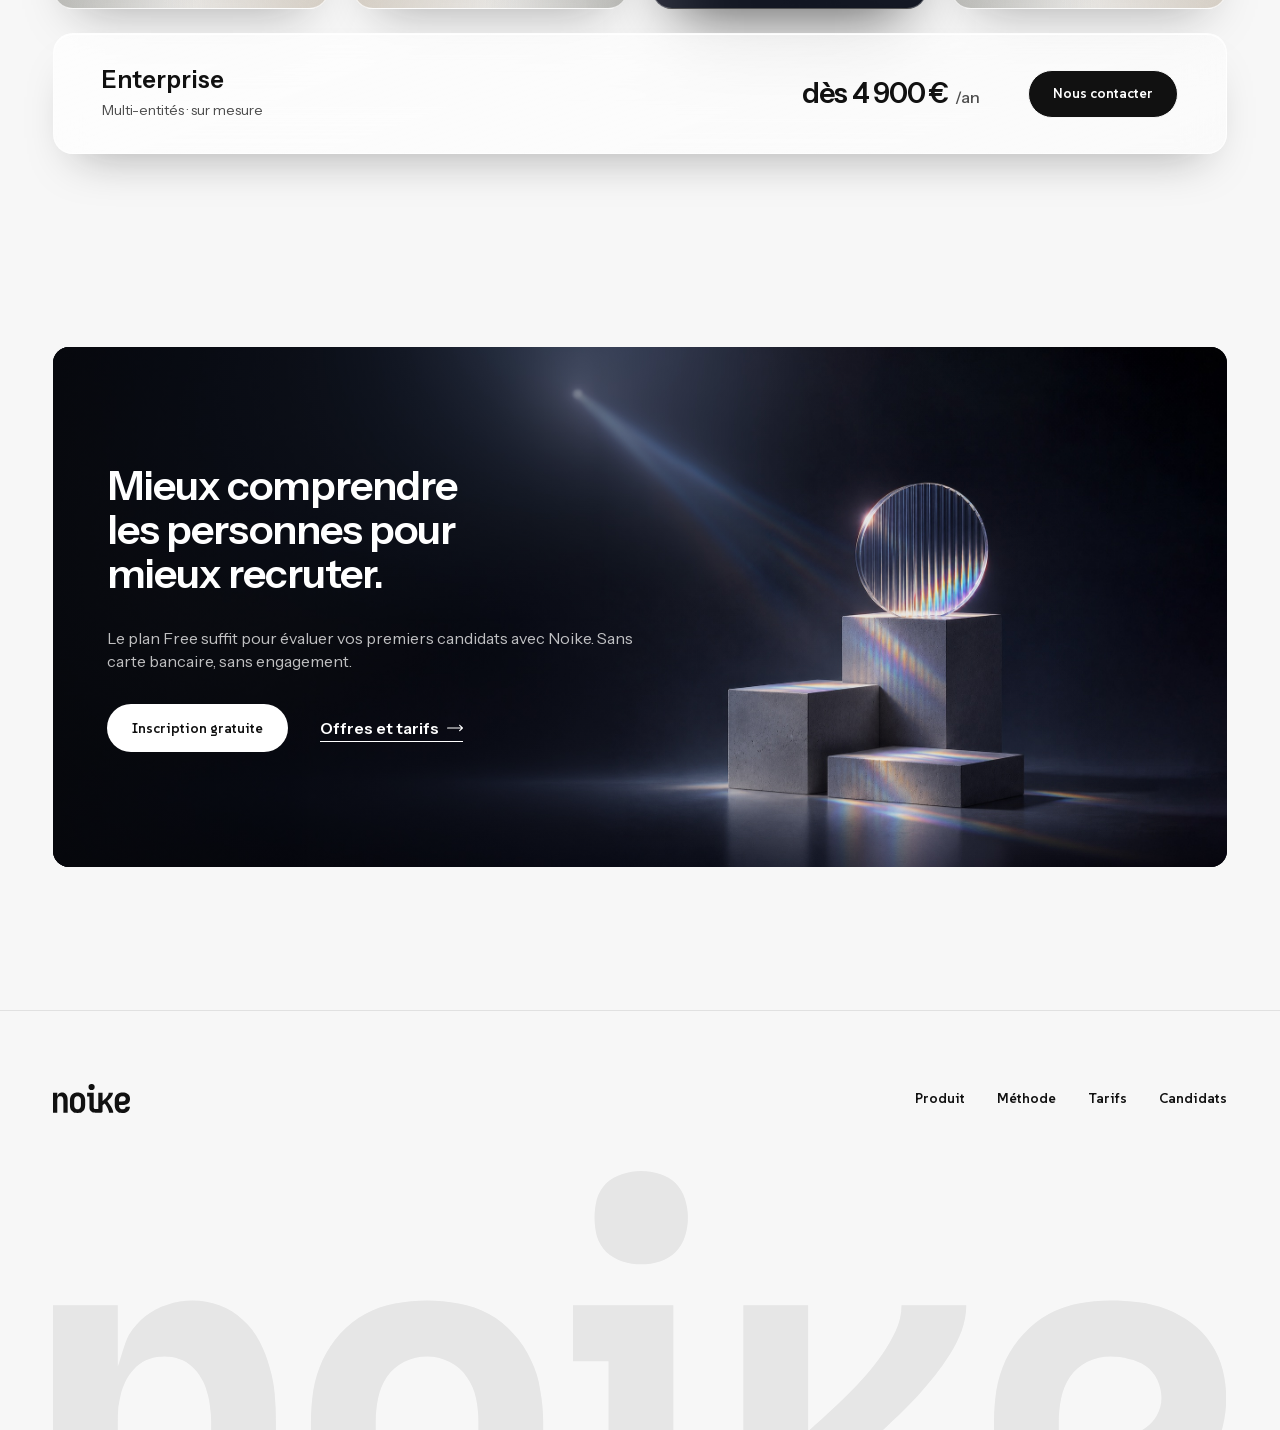
==== commit f4383924: "Avatar du portrait candidat : cadrage serré sur le visage, d'après la référence Co-Authored-By: Clau" ====
--- a/index.html
+++ b/index.html
@@ -18,7 +18,7 @@
   <link rel="stylesheet" href="css/components.css">
   <link rel="stylesheet" href="css/sections.css">
   <link rel="stylesheet" href="css/guide.css?v=4">
-  <link rel="stylesheet" href="css/page.css?v=71">
+  <link rel="stylesheet" href="css/page.css?v=72">
 </head>
 <body>
 <svg xmlns="http://www.w3.org/2000/svg" style="display:none" aria-hidden="true">
--- a/css/page.css
+++ b/css/page.css
@@ -1341,7 +1341,7 @@
 .avatar--photo {
   width: calc(56rem / 16);
   height: calc(56rem / 16);
-  background: url("../assets/img/lever-voile.jpg") -50px 0 / 250px auto no-repeat;
+  background: url("../assets/img/lever-voile.jpg") -94px -23px / 392px auto no-repeat;
   box-shadow: 0 6px 14px -6px rgba(17, 17, 17, 0.4), 0 0 0 3px rgba(255, 255, 255, 0.8);
 }
 
